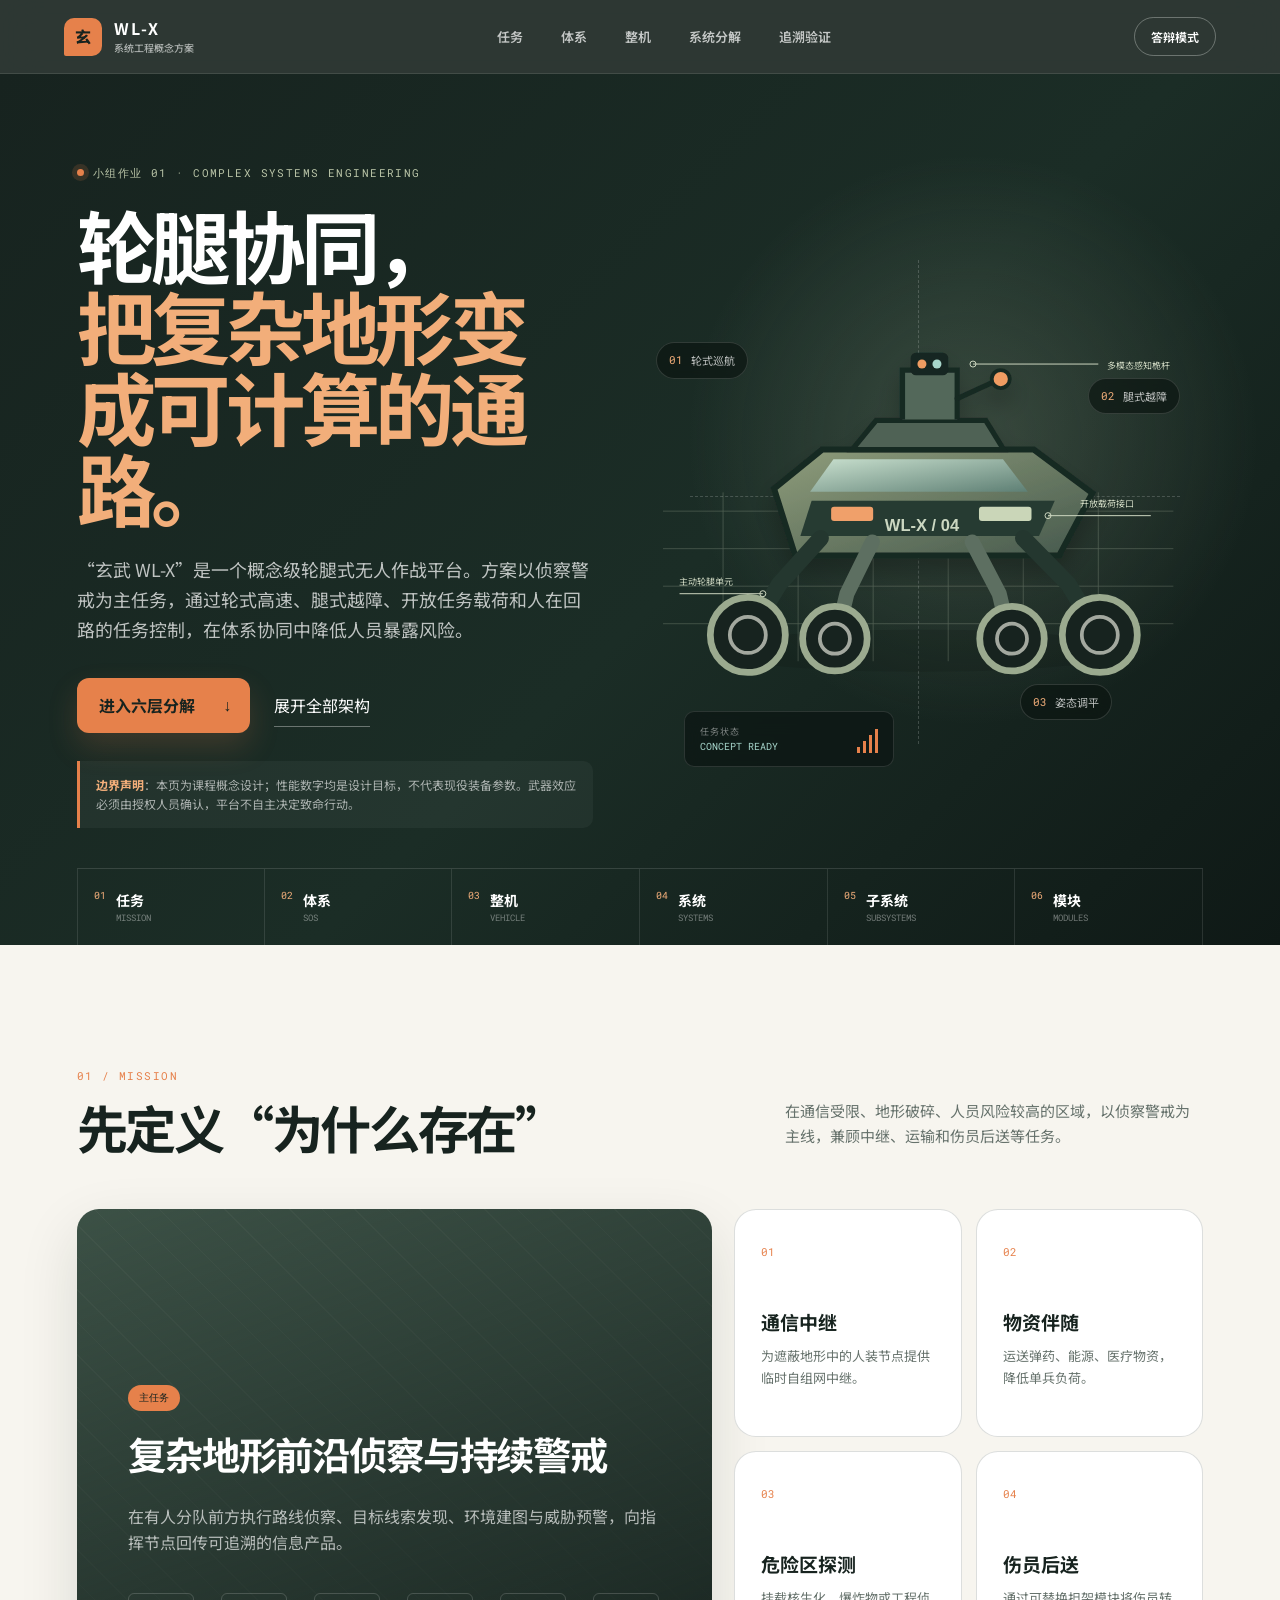
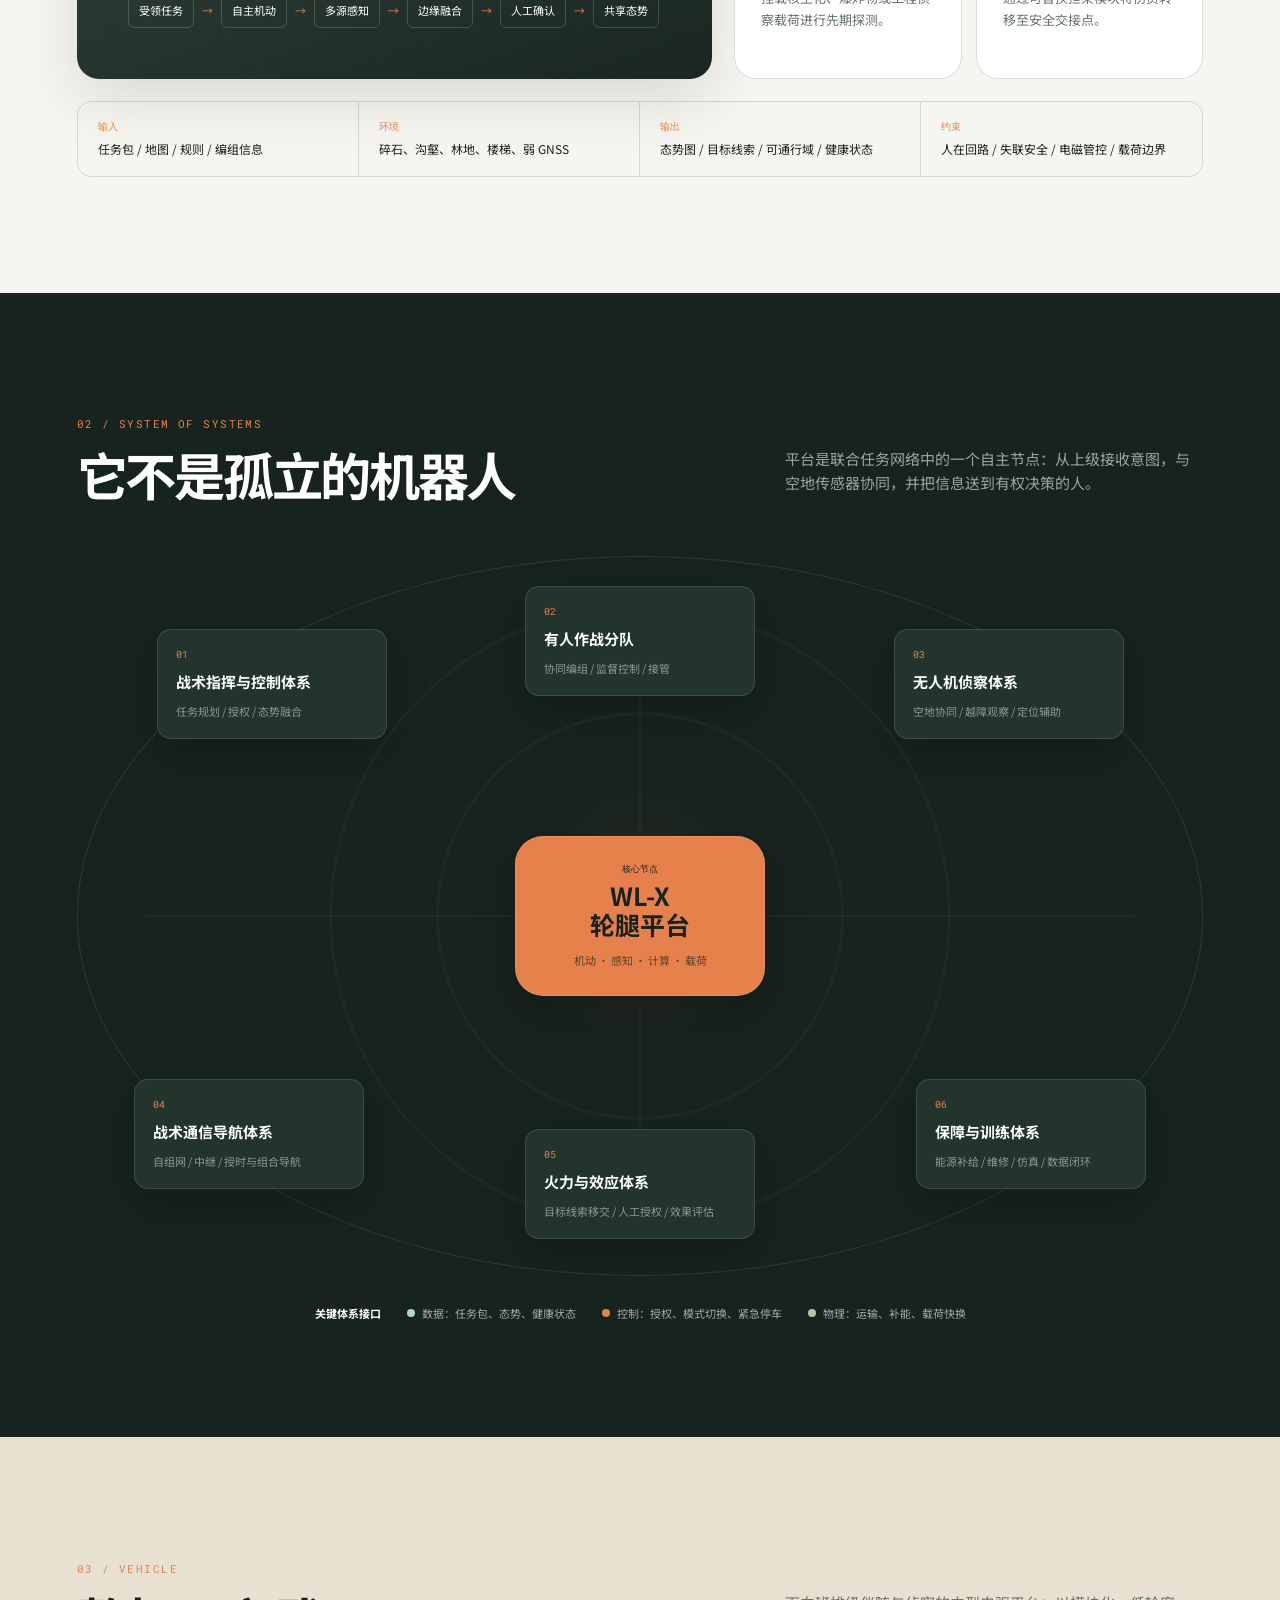
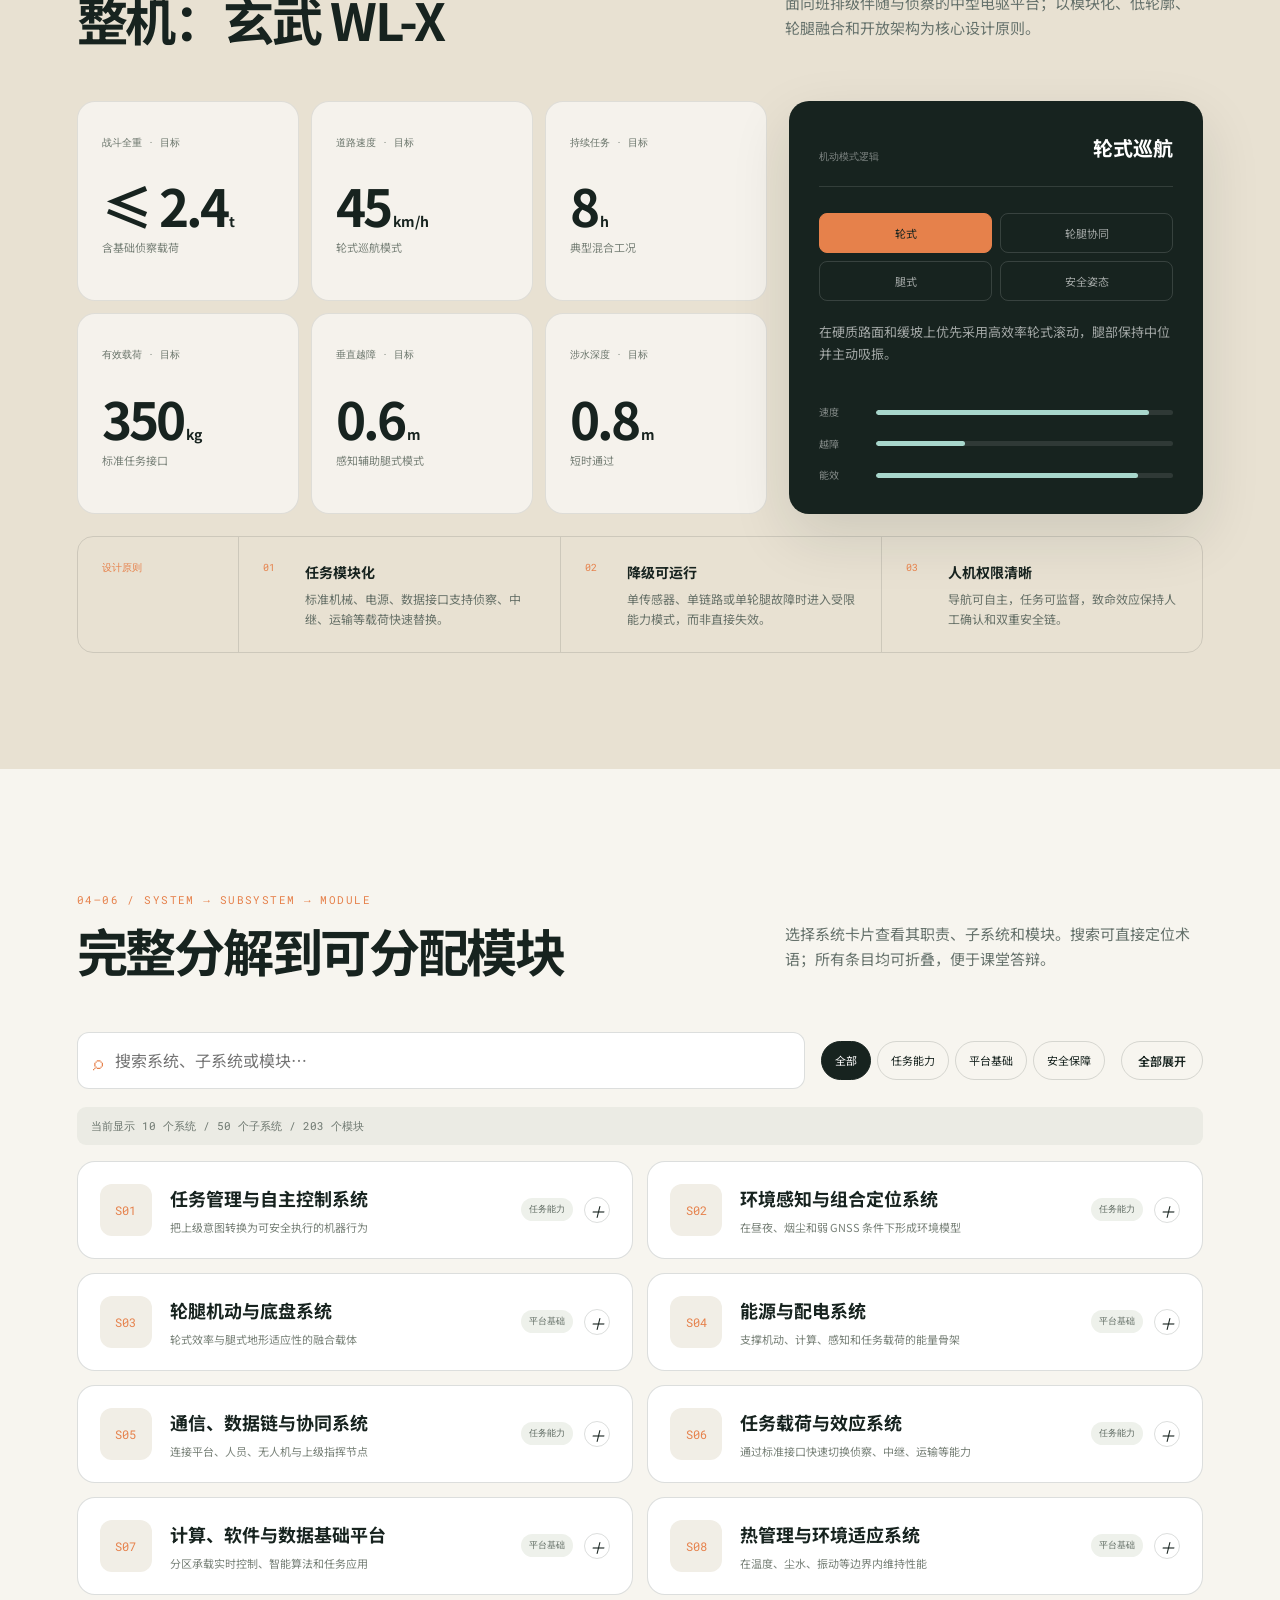
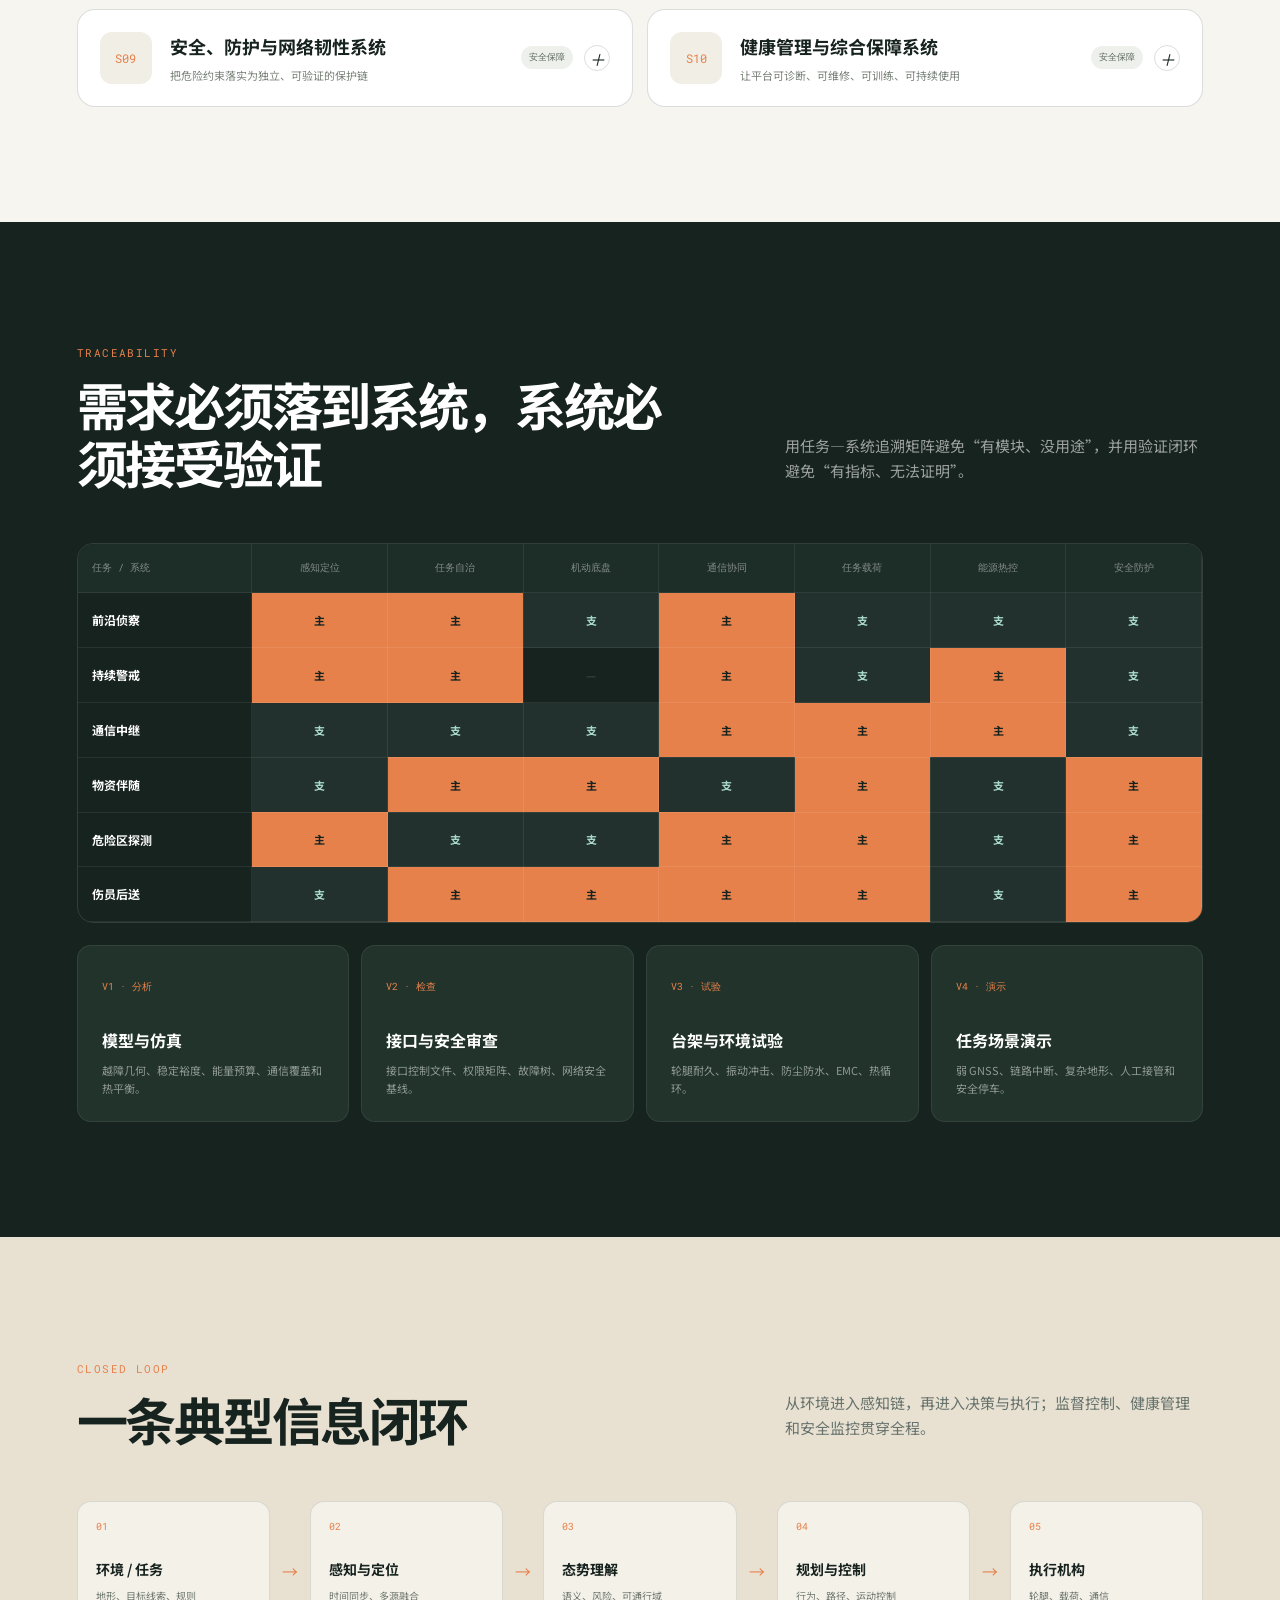
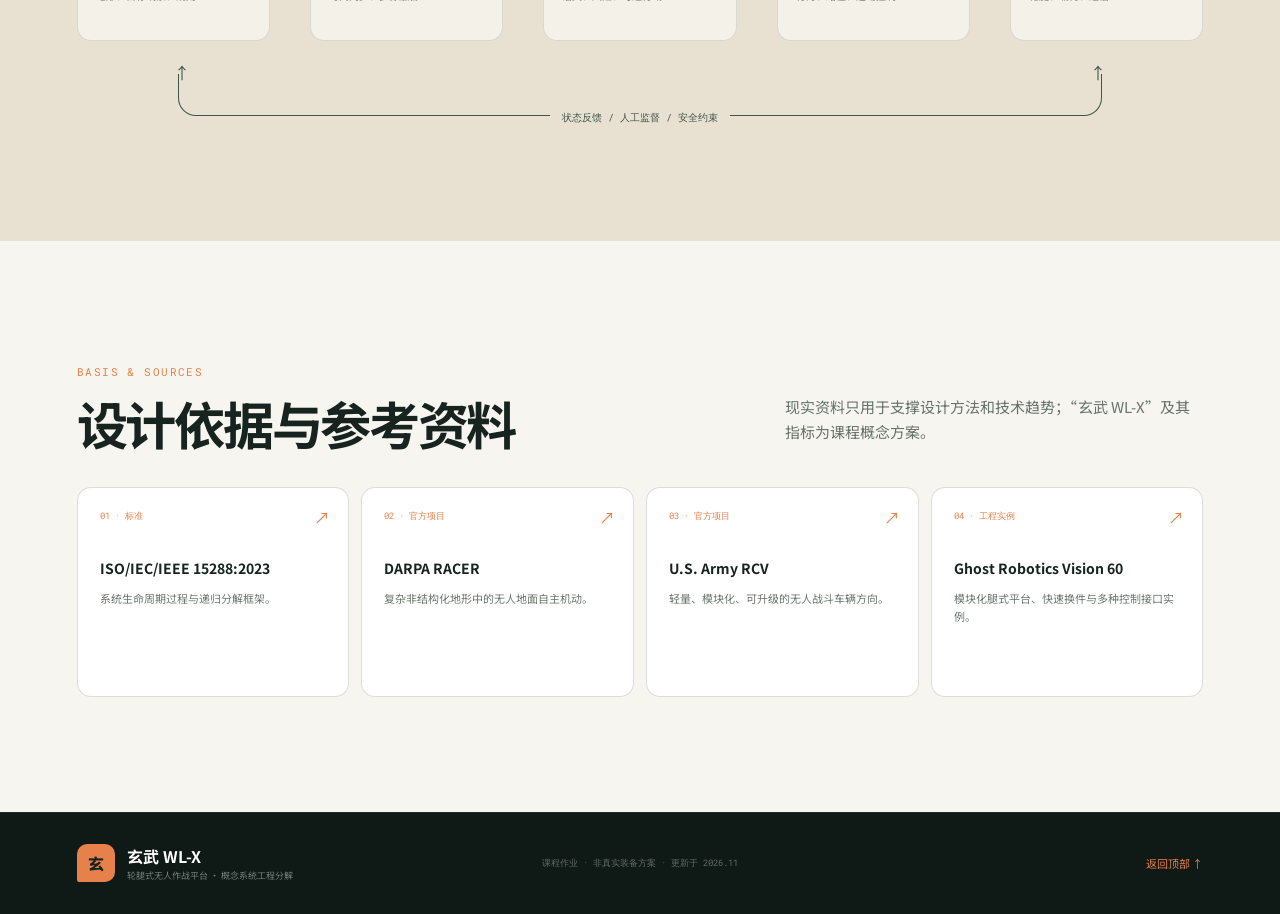
==== index.html @ b2a09554 "Add files via upload" ====
<!doctype html>
<html lang="zh-CN">
<head>
  <meta charset="utf-8">
  <meta name="viewport" content="width=device-width, initial-scale=1">
  <meta name="description" content="轮腿式无人作战平台概念级系统工程分解：任务—体系—整机—系统—子系统—模块。">
  <meta name="theme-color" content="#17231f">
  <title>玄武 WL-X｜轮腿式无人作战平台系统工程分解</title>
  <link rel="icon" href="assets/favicon.svg" type="image/svg+xml">
  <link rel="stylesheet" href="styles.css">
  <script src="script.js" defer></script>
</head>
<body>
  <a class="skip-link" href="#main">跳到正文</a>
  <header class="topbar" id="topbar">
    <a class="brand" href="#top" aria-label="返回首页">
      <span class="brand-mark">玄</span>
      <span><b>WL-X</b><small>系统工程概念方案</small></span>
    </a>
    <nav class="nav" aria-label="主导航">
      <a href="#mission">任务</a>
      <a href="#sos">体系</a>
      <a href="#vehicle">整机</a>
      <a href="#decomposition">系统分解</a>
      <a href="#traceability">追溯验证</a>
    </nav>
    <button class="outline-button" id="presentationButton" type="button" aria-pressed="false">答辩模式</button>
  </header>

  <main id="main">
    <section class="hero" id="top" aria-labelledby="hero-title">
      <div class="hero-grid">
        <div class="hero-copy reveal">
          <div class="eyebrow"><span class="live-dot"></span> 小组作业 01 · Complex Systems Engineering</div>
          <h1 id="hero-title">轮腿协同，<br><em>把复杂地形变成可计算的通路。</em></h1>
          <p class="lead">“玄武 WL-X”是一个概念级轮腿式无人作战平台。方案以侦察警戒为主任务，通过轮式高速、腿式越障、开放任务载荷和人在回路的任务控制，在体系协同中降低人员暴露风险。</p>
          <div class="hero-actions">
            <a class="primary-button" href="#decomposition">进入六层分解 <span>↓</span></a>
            <button class="text-button" id="expandAllTop" type="button">展开全部架构</button>
          </div>
          <div class="assumption-note"><b>边界声明</b>：本页为课程概念设计；性能数字均是设计目标，不代表现役装备参数。武器效应必须由授权人员确认，平台不自主决定致命行动。</div>
        </div>

        <div class="hero-visual reveal" aria-label="轮腿式无人平台概念图">
          <div class="coordinate coordinate-x"></div>
          <div class="coordinate coordinate-y"></div>
          <svg class="vehicle-illustration" viewBox="0 0 760 560" role="img" aria-labelledby="svgTitle svgDesc">
            <title id="svgTitle">玄武 WL-X 轮腿式无人平台概念外形</title>
            <desc id="svgDesc">四条可伸缩轮腿支撑低矮车体，顶部搭载桅杆感知组件和任务载荷。</desc>
            <defs>
              <linearGradient id="bodyG" x1="0" y1="0" x2="1" y2="1"><stop stop-color="#8f9d7b"/><stop offset="1" stop-color="#46594d"/></linearGradient>
              <linearGradient id="glassG" x1="0" y1="0" x2="1" y2="1"><stop stop-color="#cfe7d7"/><stop offset="1" stop-color="#5e8177"/></linearGradient>
              <filter id="shadow" x="-30%" y="-30%" width="160%" height="160%"><feDropShadow dx="0" dy="18" stdDeviation="15" flood-opacity=".26"/></filter>
            </defs>
            <ellipse cx="383" cy="486" rx="278" ry="28" fill="#0e1815" opacity=".22"/>
            <g opacity=".28" stroke="#d1dac1" stroke-width="1">
              <path d="M40 450H720M40 400H720M40 350H720M40 300H720"/>
              <path d="M120 275V500M220 275V500M320 275V500M420 275V500M520 275V500M620 275V500"/>
            </g>
            <g filter="url(#shadow)">
              <path d="M188 270L252 218H534L612 276L568 359H216Z" fill="url(#bodyG)" stroke="#182923" stroke-width="8"/>
              <path d="M267 231H493L526 274H236Z" fill="url(#glassG)" opacity=".9"/>
              <path d="M238 286H562L541 333H223Z" fill="#263b33"/>
              <path d="M292 218L324 179H470L494 218Z" fill="#4f6255" stroke="#182923" stroke-width="7"/>
              <path d="M359 178V112H432V178" fill="#52685a" stroke="#182923" stroke-width="7"/>
              <rect x="370" y="89" width="50" height="30" rx="7" fill="#162520"/>
              <circle cx="385" cy="104" r="6" fill="#ef9c62"/><circle cx="405" cy="104" r="6" fill="#a8d7cc"/>
              <path d="M432 150L482 127" stroke="#182923" stroke-width="7" stroke-linecap="round"/>
              <circle cx="490" cy="124" r="12" fill="#ef9c62" stroke="#182923" stroke-width="5"/>
              <rect x="264" y="294" width="56" height="19" rx="4" fill="#f0a06b"/>
              <rect x="461" y="294" width="70" height="19" rx="4" fill="#cad6b8"/>
              <text x="385" y="326" text-anchor="middle" fill="#cbd7c1" font-size="22" font-family="Arial, sans-serif" font-weight="700">WL-X / 04</text>
            </g>
            <g class="leg leg-a" fill="none" stroke="#24372f" stroke-width="22" stroke-linecap="round" stroke-linejoin="round">
              <path d="M250 336L195 397L160 455"/><path d="M520 336L580 397L615 455"/>
            </g>
            <g class="leg leg-b" fill="none" stroke="#5d6f61" stroke-width="20" stroke-linecap="round" stroke-linejoin="round">
              <path d="M319 341L285 410L272 464"/><path d="M452 341L488 410L501 464"/>
            </g>
            <g fill="#17231f" stroke="#9baa8f" stroke-width="9">
              <circle cx="153" cy="465" r="50"/><circle cx="269" cy="470" r="43"/><circle cx="505" cy="470" r="43"/><circle cx="622" cy="465" r="50"/>
            </g>
            <g fill="none" stroke="#e6e8dc" stroke-width="5" opacity=".68">
              <circle cx="153" cy="465" r="24"/><circle cx="269" cy="470" r="20"/><circle cx="505" cy="470" r="20"/><circle cx="622" cy="465" r="24"/>
            </g>
            <g class="callout"><path d="M453 104H620"/><circle cx="453" cy="104" r="4"/><text x="631" y="110">多模态感知桅杆</text></g>
            <g class="callout"><path d="M553 306H690"/><circle cx="553" cy="306" r="4"/><text x="595" y="295">开放载荷接口</text></g>
            <g class="callout"><path d="M173 410H62"/><circle cx="173" cy="410" r="4"/><text x="61" y="398" text-anchor="start">主动轮腿单元</text></g>
          </svg>
          <div class="visual-badge badge-a"><span>01</span>轮式巡航</div>
          <div class="visual-badge badge-b"><span>02</span>腿式越障</div>
          <div class="visual-badge badge-c"><span>03</span>姿态调平</div>
          <div class="status-panel">
            <div><span>任务状态</span><b>CONCEPT READY</b></div>
            <div class="signal-bars" aria-label="四格信号"><i></i><i></i><i></i><i></i></div>
          </div>
        </div>
      </div>

      <div class="layer-rail reveal" aria-label="六层系统分解路径">
        <a href="#mission"><span>01</span><b>任务</b><small>Mission</small></a>
        <a href="#sos"><span>02</span><b>体系</b><small>SoS</small></a>
        <a href="#vehicle"><span>03</span><b>整机</b><small>Vehicle</small></a>
        <a href="#decomposition"><span>04</span><b>系统</b><small>Systems</small></a>
        <a href="#decomposition"><span>05</span><b>子系统</b><small>Subsystems</small></a>
        <a href="#decomposition"><span>06</span><b>模块</b><small>Modules</small></a>
      </div>
    </section>

    <section class="section section-light" id="mission">
      <div class="section-heading reveal">
        <div><span class="section-index">01 / MISSION</span><h2>先定义“为什么存在”</h2></div>
        <p>在通信受限、地形破碎、人员风险较高的区域，以侦察警戒为主线，兼顾中继、运输和伤员后送等任务。</p>
      </div>
      <div class="mission-layout">
        <article class="mission-primary reveal">
          <span class="tag">主任务</span>
          <h3>复杂地形前沿侦察与持续警戒</h3>
          <p>在有人分队前方执行路线侦察、目标线索发现、环境建图与威胁预警，向指挥节点回传可追溯的信息产品。</p>
          <div class="mission-flow" aria-label="侦察任务流程">
            <span>受领任务</span><i>→</i><span>自主机动</span><i>→</i><span>多源感知</span><i>→</i><span>边缘融合</span><i>→</i><span>人工确认</span><i>→</i><span>共享态势</span>
          </div>
        </article>
        <div class="mission-cards reveal">
          <article><span>01</span><h3>通信中继</h3><p>为遮蔽地形中的人装节点提供临时自组网中继。</p></article>
          <article><span>02</span><h3>物资伴随</h3><p>运送弹药、能源、医疗物资，降低单兵负荷。</p></article>
          <article><span>03</span><h3>危险区探测</h3><p>挂载核生化、爆炸物或工程侦察载荷进行先期探测。</p></article>
          <article><span>04</span><h3>伤员后送</h3><p>通过可替换担架模块将伤员转移至安全交接点。</p></article>
        </div>
      </div>
      <div class="scenario-strip reveal">
        <div><b>输入</b><span>任务包 / 地图 / 规则 / 编组信息</span></div>
        <div><b>环境</b><span>碎石、沟壑、林地、楼梯、弱 GNSS</span></div>
        <div><b>输出</b><span>态势图 / 目标线索 / 可通行域 / 健康状态</span></div>
        <div><b>约束</b><span>人在回路 / 失联安全 / 电磁管控 / 载荷边界</span></div>
      </div>
    </section>

    <section class="section section-dark" id="sos">
      <div class="section-heading reveal">
        <div><span class="section-index">02 / SYSTEM OF SYSTEMS</span><h2>它不是孤立的机器人</h2></div>
        <p>平台是联合任务网络中的一个自主节点：从上级接收意图，与空地传感器协同，并把信息送到有权决策的人。</p>
      </div>
      <div class="sos-board reveal">
        <div class="orbit orbit-1"></div><div class="orbit orbit-2"></div>
        <article class="sos-node node-center"><span>核心节点</span><b>WL-X<br>轮腿平台</b><small>机动 · 感知 · 计算 · 载荷</small></article>
        <article class="sos-node node-1"><i>01</i><b>战术指挥与控制体系</b><small>任务规划 / 授权 / 态势融合</small></article>
        <article class="sos-node node-2"><i>02</i><b>有人作战分队</b><small>协同编组 / 监督控制 / 接管</small></article>
        <article class="sos-node node-3"><i>03</i><b>无人机侦察体系</b><small>空地协同 / 越障观察 / 定位辅助</small></article>
        <article class="sos-node node-4"><i>04</i><b>战术通信导航体系</b><small>自组网 / 中继 / 授时与组合导航</small></article>
        <article class="sos-node node-5"><i>05</i><b>火力与效应体系</b><small>目标线索移交 / 人工授权 / 效果评估</small></article>
        <article class="sos-node node-6"><i>06</i><b>保障与训练体系</b><small>能源补给 / 维修 / 仿真 / 数据闭环</small></article>
      </div>
      <div class="sos-legend reveal"><b>关键体系接口</b><span><i class="dot data"></i>数据：任务包、态势、健康状态</span><span><i class="dot control"></i>控制：授权、模式切换、紧急停车</span><span><i class="dot physical"></i>物理：运输、补能、载荷快换</span></div>
    </section>

    <section class="section section-sand" id="vehicle">
      <div class="section-heading reveal">
        <div><span class="section-index">03 / VEHICLE</span><h2>整机：玄武 WL-X</h2></div>
        <p>面向班排级伴随与侦察的中型电驱平台；以模块化、低轮廓、轮腿融合和开放架构为核心设计原则。</p>
      </div>
      <div class="vehicle-spec-layout">
        <div class="spec-grid reveal">
          <article><span>战斗全重 · 目标</span><b>≤ 2.4<small> t</small></b><p>含基础侦察载荷</p></article>
          <article><span>道路速度 · 目标</span><b>45<small> km/h</small></b><p>轮式巡航模式</p></article>
          <article><span>持续任务 · 目标</span><b>8<small> h</small></b><p>典型混合工况</p></article>
          <article><span>有效载荷 · 目标</span><b>350<small> kg</small></b><p>标准任务接口</p></article>
          <article><span>垂直越障 · 目标</span><b>0.6<small> m</small></b><p>感知辅助腿式模式</p></article>
          <article><span>涉水深度 · 目标</span><b>0.8<small> m</small></b><p>短时通过</p></article>
        </div>
        <article class="mode-controller reveal">
          <div class="mode-head"><span>机动模式逻辑</span><b id="modeTitle">轮式巡航</b></div>
          <div class="mode-track" role="tablist" aria-label="机动模式">
            <button class="active" type="button" role="tab" aria-selected="true" data-mode="wheel">轮式</button>
            <button type="button" role="tab" aria-selected="false" data-mode="hybrid">轮腿协同</button>
            <button type="button" role="tab" aria-selected="false" data-mode="leg">腿式</button>
            <button type="button" role="tab" aria-selected="false" data-mode="safe">安全姿态</button>
          </div>
          <p id="modeDescription">在硬质路面和缓坡上优先采用高效率轮式滚动，腿部保持中位并主动吸振。</p>
          <div class="mode-bars"><div><span>速度</span><i><b id="barSpeed" style="width:92%"></b></i></div><div><span>越障</span><i><b id="barObstacle" style="width:30%"></b></i></div><div><span>能效</span><i><b id="barEfficiency" style="width:88%"></b></i></div></div>
        </article>
      </div>
      <div class="design-principles reveal">
        <span>设计原则</span>
        <article><b>01</b><p><strong>任务模块化</strong>标准机械、电源、数据接口支持侦察、中继、运输等载荷快速替换。</p></article>
        <article><b>02</b><p><strong>降级可运行</strong>单传感器、单链路或单轮腿故障时进入受限能力模式，而非直接失效。</p></article>
        <article><b>03</b><p><strong>人机权限清晰</strong>导航可自主，任务可监督，致命效应保持人工确认和双重安全链。</p></article>
      </div>
    </section>

    <section class="section section-light" id="decomposition">
      <div class="section-heading reveal">
        <div><span class="section-index">04–06 / SYSTEM → SUBSYSTEM → MODULE</span><h2>完整分解到可分配模块</h2></div>
        <p>选择系统卡片查看其职责、子系统和模块。搜索可直接定位术语；所有条目均可折叠，便于课堂答辩。</p>
      </div>
      <div class="architecture-toolbar reveal">
        <label class="search-box"><span aria-hidden="true">⌕</span><input id="architectureSearch" type="search" placeholder="搜索系统、子系统或模块…" autocomplete="off"></label>
        <div class="filter-pills" role="group" aria-label="系统类别筛选">
          <button type="button" class="active" data-filter="all">全部</button>
          <button type="button" data-filter="mission">任务能力</button>
          <button type="button" data-filter="platform">平台基础</button>
          <button type="button" data-filter="assurance">安全保障</button>
        </div>
        <button class="outline-button dark-outline" id="expandAll" type="button">全部展开</button>
      </div>
      <div class="architecture-summary reveal" id="architectureSummary" aria-live="polite"></div>
      <div class="architecture-grid" id="architectureGrid"></div>
      <div class="no-results" id="noResults" hidden>没有匹配项，请尝试“导航”“热管理”或“急停”。</div>
    </section>

    <section class="section section-dark" id="traceability">
      <div class="section-heading reveal">
        <div><span class="section-index">TRACEABILITY</span><h2>需求必须落到系统，系统必须接受验证</h2></div>
        <p>用任务—系统追溯矩阵避免“有模块、没用途”，并用验证闭环避免“有指标、无法证明”。</p>
      </div>
      <div class="matrix-wrap reveal" tabindex="0" aria-label="任务到系统追溯矩阵，可横向滚动">
        <table id="traceabilityMatrix">
          <thead><tr><th>任务 / 系统</th><th>感知定位</th><th>任务自治</th><th>机动底盘</th><th>通信协同</th><th>任务载荷</th><th>能源热控</th><th>安全防护</th></tr></thead>
          <tbody>
            <tr><th>前沿侦察</th><td class="primary">主</td><td class="primary">主</td><td class="support">支</td><td class="primary">主</td><td class="support">支</td><td class="support">支</td><td class="support">支</td></tr>
            <tr><th>持续警戒</th><td class="primary">主</td><td class="primary">主</td><td>—</td><td class="primary">主</td><td class="support">支</td><td class="primary">主</td><td class="support">支</td></tr>
            <tr><th>通信中继</th><td class="support">支</td><td class="support">支</td><td class="support">支</td><td class="primary">主</td><td class="primary">主</td><td class="primary">主</td><td class="support">支</td></tr>
            <tr><th>物资伴随</th><td class="support">支</td><td class="primary">主</td><td class="primary">主</td><td class="support">支</td><td class="primary">主</td><td class="support">支</td><td class="primary">主</td></tr>
            <tr><th>危险区探测</th><td class="primary">主</td><td class="support">支</td><td class="support">支</td><td class="primary">主</td><td class="primary">主</td><td class="support">支</td><td class="primary">主</td></tr>
            <tr><th>伤员后送</th><td class="support">支</td><td class="primary">主</td><td class="primary">主</td><td class="primary">主</td><td class="primary">主</td><td class="support">支</td><td class="primary">主</td></tr>
          </tbody>
        </table>
      </div>
      <div class="verification-grid reveal">
        <article><span>V1 · 分析</span><h3>模型与仿真</h3><p>越障几何、稳定裕度、能量预算、通信覆盖和热平衡。</p></article>
        <article><span>V2 · 检查</span><h3>接口与安全审查</h3><p>接口控制文件、权限矩阵、故障树、网络安全基线。</p></article>
        <article><span>V3 · 试验</span><h3>台架与环境试验</h3><p>轮腿耐久、振动冲击、防尘防水、EMC、热循环。</p></article>
        <article><span>V4 · 演示</span><h3>任务场景演示</h3><p>弱 GNSS、链路中断、复杂地形、人工接管和安全停车。</p></article>
      </div>
    </section>

    <section class="section section-sand" id="interfaces">
      <div class="section-heading reveal">
        <div><span class="section-index">CLOSED LOOP</span><h2>一条典型信息闭环</h2></div>
        <p>从环境进入感知链，再进入决策与执行；监督控制、健康管理和安全监控贯穿全程。</p>
      </div>
      <div class="loop-diagram reveal">
        <article><span>01</span><b>环境 / 任务</b><small>地形、目标线索、规则</small></article><i>→</i>
        <article><span>02</span><b>感知与定位</b><small>时间同步、多源融合</small></article><i>→</i>
        <article><span>03</span><b>态势理解</b><small>语义、风险、可通行域</small></article><i>→</i>
        <article><span>04</span><b>规划与控制</b><small>行为、路径、运动控制</small></article><i>→</i>
        <article><span>05</span><b>执行机构</b><small>轮腿、载荷、通信</small></article>
        <div class="feedback-line"><span>状态反馈 / 人工监督 / 安全约束</span></div>
      </div>
    </section>

    <section class="section section-light" id="sources">
      <div class="section-heading compact reveal">
        <div><span class="section-index">BASIS & SOURCES</span><h2>设计依据与参考资料</h2></div>
        <p>现实资料只用于支撑设计方法和技术趋势；“玄武 WL-X”及其指标为课程概念方案。</p>
      </div>
      <div class="sources-grid reveal">
        <a href="https://www.iso.org/standard/81702.html" target="_blank" rel="noreferrer"><span>01 · 标准</span><b>ISO/IEC/IEEE 15288:2023</b><p>系统生命周期过程与递归分解框架。</p><i>↗</i></a>
        <a href="https://www.darpa.mil/research/programs/robotic-autonomy-in-complex-environments-with-resiliency" target="_blank" rel="noreferrer"><span>02 · 官方项目</span><b>DARPA RACER</b><p>复杂非结构化地形中的无人地面自主机动。</p><i>↗</i></a>
        <a href="https://www.army.mil/article/270093" target="_blank" rel="noreferrer"><span>03 · 官方项目</span><b>U.S. Army RCV</b><p>轻量、模块化、可升级的无人战斗车辆方向。</p><i>↗</i></a>
        <a href="https://www.ghostrobotics.io/vision-60" target="_blank" rel="noreferrer"><span>04 · 工程实例</span><b>Ghost Robotics Vision 60</b><p>模块化腿式平台、快速换件与多种控制接口实例。</p><i>↗</i></a>
      </div>
    </section>
  </main>

  <footer>
    <div><span class="brand-mark">玄</span><p><b>玄武 WL-X</b><small>轮腿式无人作战平台 · 概念系统工程分解</small></p></div>
    <p class="footer-note">课程作业 · 非真实装备方案 · 更新于 2026.11</p>
    <a href="#top">返回顶部 ↑</a>
  </footer>

  <div class="presentation-hint" id="presentationHint" role="status" aria-live="polite"></div>
</body>
</html>
---- styles.css ----
@import url('https://fonts.googleapis.com/css2?family=Noto+Sans+SC:wght@400;500;600;700;800&family=Roboto+Mono:wght@500;600&display=swap');

:root {
  --ink: #17231f;
  --ink-2: #24342d;
  --forest: #40564a;
  --sage: #84947d;
  --moss: #b8c3a6;
  --sand: #e8e1d2;
  --paper: #f7f5ef;
  --white: #ffffff;
  --orange: #e6814b;
  --orange-light: #f2ae7a;
  --mint: #a8d7cc;
  --line: rgba(23, 35, 31, .15);
  --shadow: 0 22px 60px rgba(18, 31, 26, .12);
  --radius: 22px;
  --mono: "Roboto Mono", ui-monospace, SFMono-Regular, Consolas, monospace;
  --sans: "Noto Sans SC", "Microsoft YaHei", system-ui, sans-serif;
}

* { box-sizing: border-box; }
html { scroll-behavior: smooth; scroll-padding-top: 86px; }
body { margin: 0; overflow-x: hidden; color: var(--ink); background: var(--paper); font-family: var(--sans); line-height: 1.65; }
body.presentation { font-size: 18px; }
a { color: inherit; text-decoration: none; }
button, input { font: inherit; }
button { color: inherit; }
svg, img { max-width: 100%; }
::selection { background: var(--orange); color: var(--white); }

.skip-link { position: fixed; left: 16px; top: -80px; z-index: 999; padding: 12px 18px; background: var(--white); border-radius: 10px; transition: top .2s; }
.skip-link:focus { top: 16px; }
.topbar { position: sticky; top: 0; z-index: 50; min-height: 74px; display: flex; align-items: center; justify-content: space-between; padding: 0 clamp(20px, 5vw, 78px); color: var(--white); background: rgba(23, 35, 31, .9); border-bottom: 1px solid rgba(255,255,255,.1); backdrop-filter: blur(18px); }
.brand { display: flex; align-items: center; gap: 12px; }
.brand-mark { display: grid; place-items: center; width: 38px; height: 38px; color: var(--ink); background: var(--orange); border-radius: 10px 10px 10px 2px; font-weight: 800; }
.brand b, .brand small { display: block; line-height: 1.2; }
.brand b { letter-spacing: .12em; }
.brand small { margin-top: 3px; color: rgba(255,255,255,.62); font-size: 10px; font-weight: 500; }
.nav { display: flex; gap: clamp(18px, 3vw, 38px); font-size: 13px; font-weight: 600; }
.nav a { position: relative; color: rgba(255,255,255,.72); transition: color .2s; }
.nav a::after { content: ""; position: absolute; left: 0; right: 100%; bottom: -9px; height: 2px; background: var(--orange); transition: right .2s; }
.nav a:hover, .nav a.active { color: var(--white); }
.nav a:hover::after, .nav a.active::after { right: 0; }
.outline-button { padding: 9px 16px; border: 1px solid rgba(255,255,255,.3); border-radius: 999px; background: transparent; cursor: pointer; font-size: 12px; font-weight: 600; transition: .2s; }
.outline-button:hover, .outline-button[aria-pressed="true"] { color: var(--ink); background: var(--orange); border-color: var(--orange); }

.hero { min-height: calc(100vh - 74px); overflow: hidden; padding: clamp(62px, 7vw, 100px) clamp(24px, 6vw, 90px) 0; color: var(--white); background: radial-gradient(circle at 76% 42%, rgba(132,148,125,.3), transparent 26%), linear-gradient(135deg, #17231f 0%, #1b2d26 55%, #0f1916 100%); }
.hero-grid { max-width: 1500px; margin: 0 auto; display: grid; grid-template-columns: minmax(420px, .95fr) minmax(520px, 1.05fr); align-items: center; gap: 40px; }
.eyebrow, .section-index { font-family: var(--mono); font-size: 11px; letter-spacing: .13em; text-transform: uppercase; }
.eyebrow { display: flex; align-items: center; gap: 9px; color: var(--moss); }
.live-dot { width: 7px; height: 7px; background: var(--orange); border-radius: 50%; box-shadow: 0 0 0 5px rgba(230,129,75,.15); }
h1 { max-width: 760px; margin: 22px 0 28px; font-size: clamp(48px, 6.2vw, 92px); line-height: 1.02; letter-spacing: -.055em; }
h1 em { color: var(--orange-light); font-style: normal; }
.lead { max-width: 680px; margin: 0; color: rgba(255,255,255,.72); font-size: clamp(16px, 1.4vw, 20px); }
.hero-actions { display: flex; align-items: center; gap: 24px; margin: 34px 0 28px; }
.primary-button { display: inline-flex; align-items: center; gap: 28px; padding: 14px 18px 14px 22px; color: var(--ink); background: var(--orange); border-radius: 12px; font-weight: 700; box-shadow: 0 14px 30px rgba(230,129,75,.18); transition: transform .2s, background .2s; }
.primary-button:hover { transform: translateY(-2px); background: var(--orange-light); }
.primary-button span { font-family: var(--mono); }
.text-button { padding: 8px 0; color: var(--white); background: none; border: 0; border-bottom: 1px solid rgba(255,255,255,.35); cursor: pointer; }
.assumption-note { max-width: 680px; padding: 14px 16px; color: rgba(255,255,255,.62); background: rgba(255,255,255,.045); border-left: 3px solid var(--orange); border-radius: 0 10px 10px 0; font-size: 12px; }
.assumption-note b { color: var(--orange-light); }

.hero-visual { position: relative; min-height: 590px; display: grid; place-items: center; }
.vehicle-illustration { position: relative; z-index: 2; width: min(100%, 760px); }
.callout path, .callout circle { stroke: #cfd8c2; stroke-width: 1.3; fill: none; }
.callout text { fill: #cfd8c2; font: 12px var(--sans); }
.coordinate { position: absolute; opacity: .18; }
.coordinate-x { left: 10%; right: 4%; top: 50%; border-top: 1px dashed #fff; }
.coordinate-y { top: 10%; bottom: 8%; left: 50%; border-left: 1px dashed #fff; }
.visual-badge { position: absolute; z-index: 3; display: flex; align-items: center; gap: 8px; padding: 8px 12px; color: rgba(255,255,255,.72); background: rgba(12,22,18,.7); border: 1px solid rgba(255,255,255,.14); border-radius: 999px; backdrop-filter: blur(9px); font-size: 11px; }
.visual-badge span { color: var(--orange-light); font-family: var(--mono); }
.badge-a { left: 4%; top: 24%; }.badge-b { right: 4%; top: 30%; }.badge-c { right: 16%; bottom: 12%; }
.status-panel { position: absolute; z-index: 4; left: 9%; bottom: 4%; min-width: 210px; display: flex; align-items: end; justify-content: space-between; padding: 13px 15px; background: rgba(13,23,20,.8); border: 1px solid rgba(255,255,255,.12); border-radius: 10px; backdrop-filter: blur(12px); }
.status-panel span, .status-panel b { display: block; }
.status-panel span { color: rgba(255,255,255,.45); font-size: 9px; letter-spacing: .1em; }
.status-panel b { color: var(--mint); font: 10px var(--mono); }
.signal-bars { height: 24px; display: flex; align-items: end; gap: 3px; }
.signal-bars i { width: 3px; background: var(--orange); }.signal-bars i:nth-child(1){height:25%}.signal-bars i:nth-child(2){height:50%}.signal-bars i:nth-child(3){height:75%}.signal-bars i:nth-child(4){height:100%}
.layer-rail { max-width: 1500px; margin: 40px auto 0; display: grid; grid-template-columns: repeat(6, 1fr); border-top: 1px solid rgba(255,255,255,.13); }
.layer-rail a { position: relative; display: grid; grid-template-columns: auto 1fr; column-gap: 10px; padding: 20px 16px 22px; border-right: 1px solid rgba(255,255,255,.11); transition: background .2s; }
.layer-rail a:first-child { border-left: 1px solid rgba(255,255,255,.11); }
.layer-rail a:hover { background: rgba(255,255,255,.06); }
.layer-rail span { grid-row: 1 / 3; color: var(--orange-light); font: 10px var(--mono); }
.layer-rail b { font-size: 14px; }.layer-rail small { color: rgba(255,255,255,.4); font: 9px var(--mono); text-transform: uppercase; }

.section { padding: clamp(74px, 9vw, 128px) clamp(24px, 6vw, 90px); }
.section-light { background: var(--paper); }.section-sand { background: var(--sand); }.section-dark { color: var(--white); background: var(--ink); }
.section-heading { max-width: 1440px; margin: 0 auto 52px; display: grid; grid-template-columns: 1.2fr .8fr; gap: 80px; align-items: end; }
.section-heading.compact { margin-bottom: 34px; }
.section-index { color: var(--orange); }
.section-heading h2 { max-width: 780px; margin: 12px 0 0; font-size: clamp(34px, 4vw, 62px); line-height: 1.13; letter-spacing: -.045em; }
.section-heading > p { margin: 0 0 8px; color: #66726c; font-size: 15px; }
.section-dark .section-heading > p { color: rgba(255,255,255,.58); }

.mission-layout { max-width: 1440px; margin: 0 auto; display: grid; grid-template-columns: 1.15fr .85fr; gap: 22px; }
.mission-primary { min-height: 470px; display: flex; flex-direction: column; justify-content: end; padding: clamp(28px, 4vw, 58px); color: var(--white); background: linear-gradient(160deg, rgba(23,35,31,.1), rgba(23,35,31,.95)), repeating-linear-gradient(45deg, transparent 0 22px, rgba(255,255,255,.035) 22px 23px), var(--forest); border-radius: var(--radius); box-shadow: var(--shadow); }
.tag { align-self: flex-start; padding: 6px 11px; color: var(--ink); background: var(--orange); border-radius: 999px; font: 10px var(--mono); }
.mission-primary h3 { max-width: 650px; margin: 20px 0 10px; font-size: clamp(28px, 3vw, 46px); line-height: 1.18; letter-spacing: -.03em; }
.mission-primary > p { max-width: 670px; color: rgba(255,255,255,.67); }
.mission-flow { display: flex; flex-wrap: wrap; align-items: center; gap: 8px; margin-top: 22px; font-size: 11px; }
.mission-flow span { padding: 7px 10px; border: 1px solid rgba(255,255,255,.17); border-radius: 6px; }.mission-flow i { color: var(--orange); font-style: normal; }
.mission-cards { display: grid; grid-template-columns: 1fr 1fr; gap: 14px; }
.mission-cards article { min-height: 225px; padding: 26px; background: var(--white); border: 1px solid var(--line); border-radius: var(--radius); transition: transform .2s, box-shadow .2s; }
.mission-cards article:hover { transform: translateY(-4px); box-shadow: var(--shadow); }
.mission-cards span { color: var(--orange); font: 11px var(--mono); }.mission-cards h3 { margin: 44px 0 8px; font-size: 19px; }.mission-cards p { margin: 0; color: #66726c; font-size: 13px; }
.scenario-strip { max-width: 1440px; margin: 22px auto 0; display: grid; grid-template-columns: repeat(4,1fr); border: 1px solid var(--line); border-radius: 14px; overflow: hidden; }
.scenario-strip div { padding: 18px 20px; border-right: 1px solid var(--line); }.scenario-strip div:last-child { border: 0; }.scenario-strip b, .scenario-strip span { display: block; }.scenario-strip b { color: var(--orange); font: 10px var(--mono); }.scenario-strip span { margin-top: 5px; font-size: 12px; }

.sos-board { position: relative; max-width: 1240px; height: 720px; margin: 0 auto; border: 1px solid rgba(255,255,255,.1); border-radius: 50%; background: radial-gradient(circle at center, rgba(230,129,75,.12), transparent 20%), radial-gradient(circle at center, transparent 0 30%, rgba(255,255,255,.03) 30.2% 30.5%, transparent 30.7% 46%, rgba(255,255,255,.03) 46.2% 46.5%, transparent 46.7%); }
.sos-board::before, .sos-board::after { content:""; position:absolute; left:50%; top:50%; background:rgba(255,255,255,.06); transform:translate(-50%,-50%); }.sos-board::before{width:88%;height:1px}.sos-board::after{height:88%;width:1px}
.sos-node { position: absolute; z-index: 2; width: 230px; padding: 18px; background: #22342c; border: 1px solid rgba(255,255,255,.12); border-radius: 14px; box-shadow: 0 15px 40px rgba(0,0,0,.2); }
.sos-node i, .sos-node b, .sos-node small { display: block; }.sos-node i { margin-bottom: 9px; color: var(--orange); font: normal 10px var(--mono); }.sos-node b { font-size: 15px; }.sos-node small { margin-top: 7px; color: rgba(255,255,255,.48); font-size: 11px; }
.node-center { left: 50%; top: 50%; width: 250px; height: 160px; display: flex; flex-direction: column; align-items: center; justify-content: center; text-align: center; transform: translate(-50%,-50%); background: var(--orange); color: var(--ink); border-radius: 28px; }
.node-center span { font: 9px var(--mono); text-transform: uppercase; }.node-center b { margin: 5px 0; font-size: 25px; line-height: 1.15; }.node-center small { color: rgba(23,35,31,.65); }
.node-1{left:7%;top:10%}.node-2{left:50%;top:4%;transform:translateX(-50%)}.node-3{right:7%;top:10%}.node-4{left:5%;bottom:12%}.node-5{left:50%;bottom:5%;transform:translateX(-50%)}.node-6{right:5%;bottom:12%}
.sos-legend { max-width: 1050px; margin: 28px auto 0; display: flex; justify-content: center; gap: 26px; color: rgba(255,255,255,.6); font-size: 11px; }.sos-legend b { color: var(--white); }.sos-legend span { display:flex; align-items:center; gap:7px }.dot{width:8px;height:8px;border-radius:50%}.dot.data{background:var(--mint)}.dot.control{background:var(--orange)}.dot.physical{background:var(--moss)}

.vehicle-spec-layout { max-width: 1440px; margin: 0 auto; display: grid; grid-template-columns: 1.25fr .75fr; gap: 22px; }
.spec-grid { display: grid; grid-template-columns: repeat(3,1fr); gap: 12px; }
.spec-grid article { min-height: 190px; padding: 24px; background: rgba(255,255,255,.58); border: 1px solid rgba(23,35,31,.1); border-radius: 18px; }
.spec-grid span { font: 10px var(--mono); color: #687369; }.spec-grid b { display: block; margin: 28px 0 7px; font-size: clamp(34px, 4vw, 58px); line-height:1; letter-spacing:-.06em }.spec-grid b small { font-size: 14px; letter-spacing:0 }.spec-grid p { margin:0; color:#788178; font-size:11px }
.mode-controller { padding: 30px; color: var(--white); background: var(--ink); border-radius: 20px; box-shadow: var(--shadow); }
.mode-head { display:flex; align-items:flex-end; justify-content:space-between; padding-bottom:22px; border-bottom:1px solid rgba(255,255,255,.12) }.mode-head span{color:rgba(255,255,255,.45);font:10px var(--mono)}.mode-head b{font-size:20px}.mode-track{display:grid;grid-template-columns:1fr 1fr;margin:26px 0 20px;gap:8px}.mode-track button{padding:10px;border:1px solid rgba(255,255,255,.14);border-radius:8px;color:rgba(255,255,255,.6);background:transparent;cursor:pointer;font-size:11px}.mode-track button.active{color:var(--ink);background:var(--orange);border-color:var(--orange)}.mode-controller>p{min-height:68px;color:rgba(255,255,255,.6);font-size:13px}.mode-bars div{display:grid;grid-template-columns:45px 1fr;align-items:center;gap:12px;margin-top:15px}.mode-bars span{font-size:10px;color:rgba(255,255,255,.46)}.mode-bars i{height:5px;background:rgba(255,255,255,.1);border-radius:9px;overflow:hidden}.mode-bars b{display:block;height:100%;background:var(--mint);border-radius:9px;transition:width .4s}
.design-principles { max-width:1440px;margin:22px auto 0;display:grid;grid-template-columns:.5fr 1fr 1fr 1fr;border:1px solid rgba(23,35,31,.13);border-radius:16px;overflow:hidden}.design-principles>span{padding:24px;color:var(--orange);font:10px var(--mono)}.design-principles article{display:grid;grid-template-columns:30px 1fr;gap:12px;padding:24px;border-left:1px solid rgba(23,35,31,.13)}.design-principles article>b{color:var(--orange);font:10px var(--mono)}.design-principles p{margin:0;font-size:12px;color:#687269}.design-principles strong{display:block;color:var(--ink);font-size:14px;margin-bottom:5px}

.architecture-toolbar { max-width:1440px;margin:0 auto 18px;display:grid;grid-template-columns:minmax(280px,1fr) auto auto;align-items:center;gap:16px}.search-box{display:flex;align-items:center;gap:10px;padding:11px 15px;background:var(--white);border:1px solid var(--line);border-radius:12px}.search-box span{color:var(--orange);font-size:20px}.search-box input{width:100%;border:0;outline:0;background:transparent}.filter-pills{display:flex;gap:6px}.filter-pills button{padding:9px 13px;border:1px solid var(--line);border-radius:999px;background:transparent;cursor:pointer;font-size:11px}.filter-pills button.active{color:var(--white);background:var(--ink);border-color:var(--ink)}.dark-outline{border-color:var(--line);color:var(--ink)}.dark-outline:hover{color:var(--white);background:var(--forest);border-color:var(--forest)}
.architecture-summary { max-width:1440px;margin:0 auto 16px;padding:11px 14px;color:#6d776f;background:rgba(132,148,125,.1);border-radius:9px;font:11px var(--mono) }
.architecture-grid { max-width:1440px;margin:0 auto;display:grid;grid-template-columns:repeat(2,1fr);gap:14px }.system-card{overflow:hidden;background:var(--white);border:1px solid var(--line);border-radius:18px;transition:box-shadow .2s,transform .2s}.system-card:hover{box-shadow:0 14px 40px rgba(25,39,33,.09)}.system-card[open]{grid-column:span 2}.system-card summary{list-style:none;display:grid;grid-template-columns:54px 1fr auto;align-items:center;gap:16px;padding:22px;cursor:pointer}.system-card summary::-webkit-details-marker{display:none}.system-number{display:grid;place-items:center;width:52px;height:52px;color:var(--orange);background:#f1eee6;border-radius:12px;font:12px var(--mono)}.system-title b,.system-title span{display:block}.system-title b{font-size:18px}.system-title span{margin-top:4px;color:#788178;font-size:11px}.system-meta{display:flex;align-items:center;gap:11px}.system-meta span{padding:5px 8px;border-radius:999px;background:#eef1eb;color:#5c685f;font:9px var(--mono)}.chevron{width:26px;height:26px;display:grid;place-items:center;border:1px solid var(--line);border-radius:50%;transition:transform .2s}.system-card[open] .chevron{transform:rotate(45deg);background:var(--orange);border-color:var(--orange)}.system-content{padding:0 22px 22px}.system-purpose{margin:0 0 18px;padding:16px;color:#5f6c64;background:#f5f3ed;border-left:3px solid var(--orange);font-size:12px}.subsystem-grid{display:grid;grid-template-columns:repeat(3,1fr);gap:10px}.subsystem{padding:16px;background:#f7f6f2;border:1px solid rgba(23,35,31,.09);border-radius:12px}.subsystem h4{margin:0 0 10px;font-size:13px}.module-list{display:flex;flex-wrap:wrap;gap:6px}.module-list span{padding:5px 7px;color:#55625b;background:var(--white);border:1px solid rgba(23,35,31,.09);border-radius:5px;font-size:10px}.no-results{max-width:1440px;margin:20px auto;text-align:center;padding:60px;background:var(--white);border:1px dashed var(--line);border-radius:16px;color:#6c776f}

.matrix-wrap{max-width:1440px;margin:0 auto;overflow:auto;border:1px solid rgba(255,255,255,.12);border-radius:16px}.matrix-wrap table{width:100%;min-width:920px;border-collapse:collapse;text-align:center}.matrix-wrap th,.matrix-wrap td{padding:17px 14px;border-right:1px solid rgba(255,255,255,.08);border-bottom:1px solid rgba(255,255,255,.08);font-size:11px}.matrix-wrap thead th{color:rgba(255,255,255,.45);background:#1d2d27;font:10px var(--mono)}.matrix-wrap th:first-child{text-align:left}.matrix-wrap tbody th{color:var(--white);font-size:12px}.matrix-wrap td{color:rgba(255,255,255,.24)}.matrix-wrap td.primary{color:var(--ink);background:var(--orange);font-weight:700}.matrix-wrap td.support{color:var(--mint);background:rgba(168,215,204,.08);font-weight:700}.verification-grid{max-width:1440px;margin:22px auto 0;display:grid;grid-template-columns:repeat(4,1fr);gap:12px}.verification-grid article{padding:24px;background:#21332b;border:1px solid rgba(255,255,255,.08);border-radius:14px}.verification-grid span{color:var(--orange);font:10px var(--mono)}.verification-grid h3{margin:30px 0 8px;font-size:16px}.verification-grid p{margin:0;color:rgba(255,255,255,.5);font-size:11px}

.loop-diagram { position:relative;max-width:1440px;margin:0 auto;display:grid;grid-template-columns:1fr auto 1fr auto 1fr auto 1fr auto 1fr;align-items:center;gap:12px;padding-bottom:85px}.loop-diagram article{min-height:140px;padding:18px;background:rgba(255,255,255,.52);border:1px solid rgba(23,35,31,.12);border-radius:14px}.loop-diagram article span,.loop-diagram article b,.loop-diagram article small{display:block}.loop-diagram article span{color:var(--orange);font:10px var(--mono)}.loop-diagram article b{margin:25px 0 7px;font-size:14px}.loop-diagram article small{color:#6f786f;font-size:10px}.loop-diagram>i{color:var(--orange);font-style:normal}.feedback-line{position:absolute;left:9%;right:9%;bottom:10px;height:42px;border:1px solid var(--forest);border-top:0;border-radius:0 0 18px 18px;text-align:center}.feedback-line::before,.feedback-line::after{content:"↑";position:absolute;top:-15px;color:var(--forest)}.feedback-line::before{left:-5px}.feedback-line::after{right:-5px}.feedback-line span{position:relative;top:27px;padding:0 12px;background:var(--sand);color:var(--forest);font:10px var(--mono)}
.sources-grid{max-width:1440px;margin:0 auto;display:grid;grid-template-columns:repeat(4,1fr);gap:12px}.sources-grid a{position:relative;min-height:210px;padding:22px;background:var(--white);border:1px solid var(--line);border-radius:14px;transition:.2s}.sources-grid a:hover{transform:translateY(-4px);box-shadow:var(--shadow)}.sources-grid span,.sources-grid b,.sources-grid p{display:block}.sources-grid span{color:var(--orange);font:9px var(--mono)}.sources-grid b{margin:34px 0 9px;font-size:14px}.sources-grid p{margin:0;color:#6f7971;font-size:11px}.sources-grid i{position:absolute;right:18px;top:16px;color:var(--orange);font-style:normal}

footer{display:grid;grid-template-columns:1fr auto 1fr;align-items:center;gap:20px;padding:30px clamp(24px,6vw,90px);color:var(--white);background:#0f1916;border-top:1px solid rgba(255,255,255,.07)}footer>div{display:flex;align-items:center;gap:12px}footer p{margin:0}footer b,footer small{display:block}footer small{color:rgba(255,255,255,.42);font-size:9px}footer>a{text-align:right;color:var(--orange);font-size:11px}.footer-note{color:rgba(255,255,255,.35);font:9px var(--mono)}
.presentation-hint{position:fixed;z-index:100;right:24px;bottom:24px;max-width:320px;padding:12px 16px;color:var(--white);background:var(--ink);border:1px solid rgba(255,255,255,.14);border-radius:10px;box-shadow:var(--shadow);font-size:11px;opacity:0;transform:translateY(15px);pointer-events:none;transition:.25s}.presentation-hint.show{opacity:1;transform:none}
.reveal{opacity:0;transform:translateY(22px);transition:opacity .65s ease,transform .65s ease}.reveal.visible{opacity:1;transform:none}
.presentation .topbar{opacity:.14;transition:opacity .2s}.presentation .topbar:hover{opacity:1}.presentation .section{min-height:100vh;display:flex;flex-direction:column;justify-content:center}.presentation .section-heading{width:100%}.presentation .architecture-grid{grid-template-columns:1fr}.presentation .system-card,.presentation .system-card[open]{grid-column:span 1}

@media (max-width:1100px){
  .hero-grid{grid-template-columns:1fr}.hero-copy{max-width:850px}.hero-visual{min-height:520px}.layer-rail{grid-template-columns:repeat(3,1fr)}
  .mission-layout,.vehicle-spec-layout{grid-template-columns:1fr}.sos-board{height:820px;border-radius:100px}.node-1{left:4%}.node-3{right:4%}.node-4{left:4%}.node-6{right:4%}
  .architecture-toolbar{grid-template-columns:1fr}.filter-pills{flex-wrap:wrap}.subsystem-grid{grid-template-columns:repeat(2,1fr)}
  .loop-diagram{grid-template-columns:1fr;gap:8px;padding-bottom:0}.loop-diagram>i{transform:rotate(90deg);text-align:center}.feedback-line{display:none}.sources-grid{grid-template-columns:repeat(2,1fr)}
}
@media (max-width:760px){
  .topbar{padding:0 18px}.nav{display:none}.topbar>.outline-button{display:none}.hero{padding-left:18px;padding-right:18px}.hero-grid{display:block}h1{font-size:42px;overflow-wrap:anywhere}.lead{overflow-wrap:anywhere}.hero-visual{min-height:400px}.vehicle-illustration{transform:scale(1.1)}.callout,.visual-badge{display:none}.status-panel{left:2%;bottom:0}.layer-rail{grid-template-columns:repeat(2,1fr)}
  .section{padding-left:18px;padding-right:18px}.section-heading{grid-template-columns:1fr;gap:18px}.mission-primary{min-height:430px}.mission-cards{grid-template-columns:1fr}.mission-cards article{min-height:160px}.mission-cards h3{margin-top:20px}.scenario-strip{grid-template-columns:1fr 1fr}.scenario-strip div:nth-child(2){border-right:0}.scenario-strip div{border-bottom:1px solid var(--line)}
  .sos-board{height:auto;padding:16px;border-radius:24px;display:grid;grid-template-columns:1fr}.sos-node,.node-center,.node-1,.node-2,.node-3,.node-4,.node-5,.node-6{position:static;width:auto;height:auto;transform:none;margin:5px}.node-center{padding:26px;order:-1}.sos-board::before,.sos-board::after{display:none}.sos-legend{flex-direction:column;align-items:flex-start}
  .spec-grid{grid-template-columns:1fr 1fr}.spec-grid article{min-height:150px;padding:18px}.design-principles{grid-template-columns:1fr}.design-principles article{border-left:0;border-top:1px solid var(--line)}
  .architecture-grid{grid-template-columns:1fr}.system-card[open]{grid-column:span 1}.system-card summary{grid-template-columns:44px 1fr auto;padding:16px}.system-number{width:44px;height:44px}.system-title span,.system-meta span{display:none}.subsystem-grid{grid-template-columns:1fr}.verification-grid{grid-template-columns:1fr 1fr}.sources-grid{grid-template-columns:1fr}
  footer{grid-template-columns:1fr}.footer-note{display:none}footer>a{text-align:left}.hero-actions{align-items:flex-start;flex-direction:column}.presentation .section{min-height:initial}
}
@media (prefers-reduced-motion:reduce){html{scroll-behavior:auto}.reveal{opacity:1;transform:none;transition:none}.primary-button,.system-card,.sources-grid a{transition:none}}
@media print{.topbar,.hero-actions,.architecture-toolbar,.presentation-hint{display:none!important}.hero{min-height:auto;padding-top:55px}.section{break-inside:avoid;padding:50px 34px}.reveal{opacity:1;transform:none}.system-card{break-inside:avoid}.system-card:not([open]) .system-content{display:block}.section-dark{print-color-adjust:exact;-webkit-print-color-adjust:exact}.sos-board{transform:scale(.82);transform-origin:top center;margin-bottom:-100px}footer{print-color-adjust:exact;-webkit-print-color-adjust:exact}}
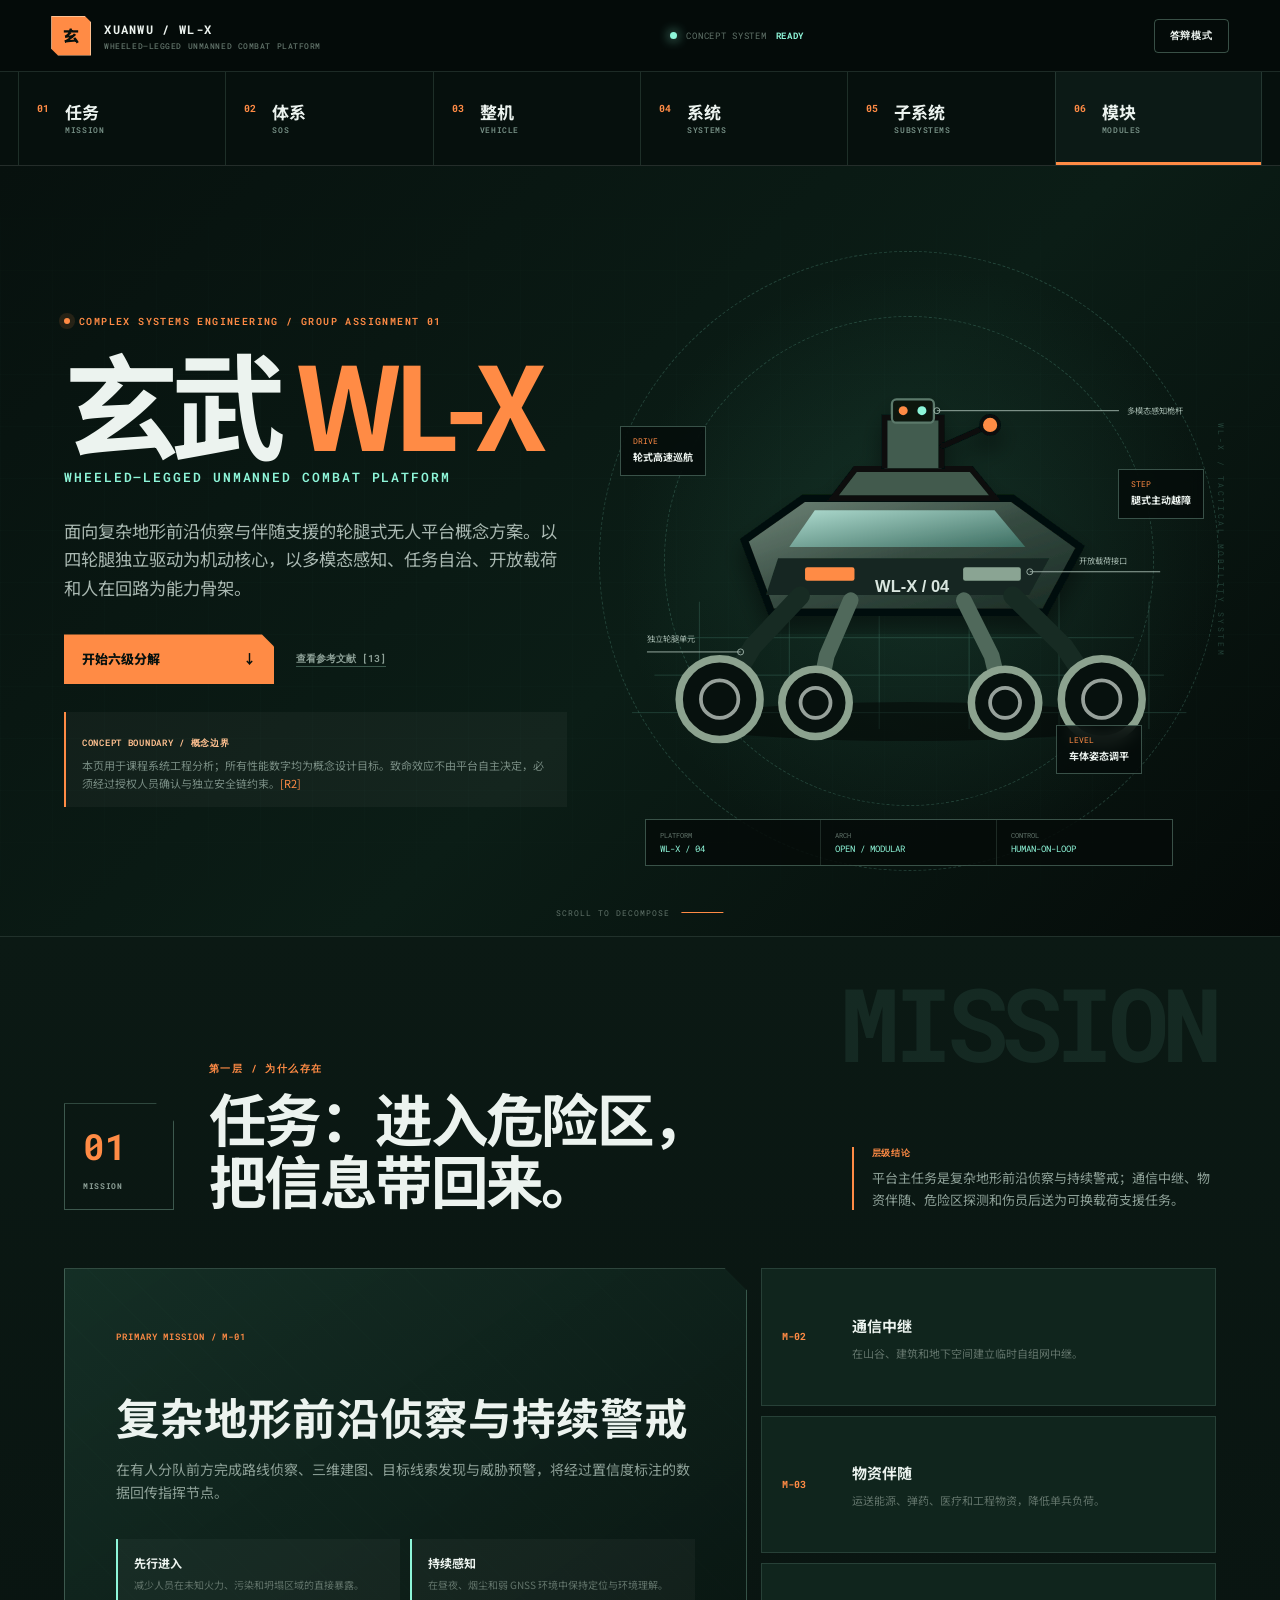
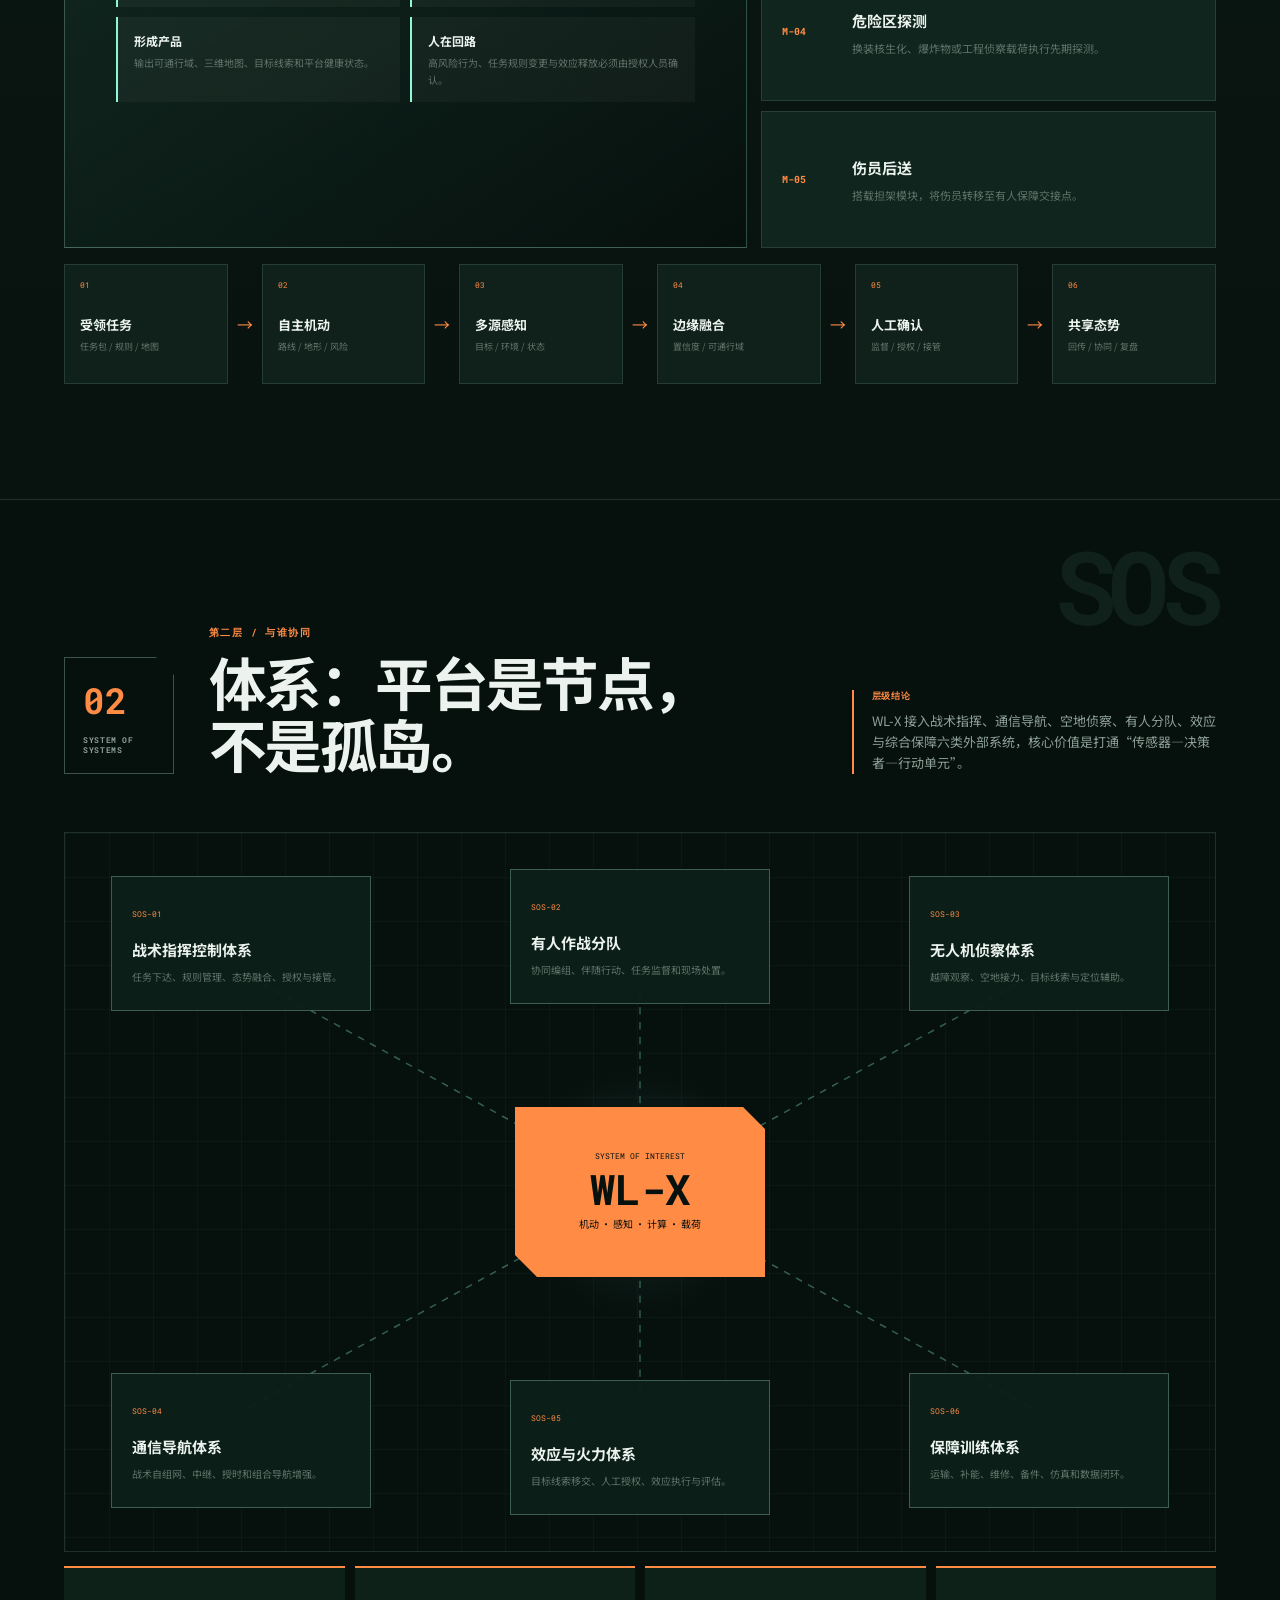
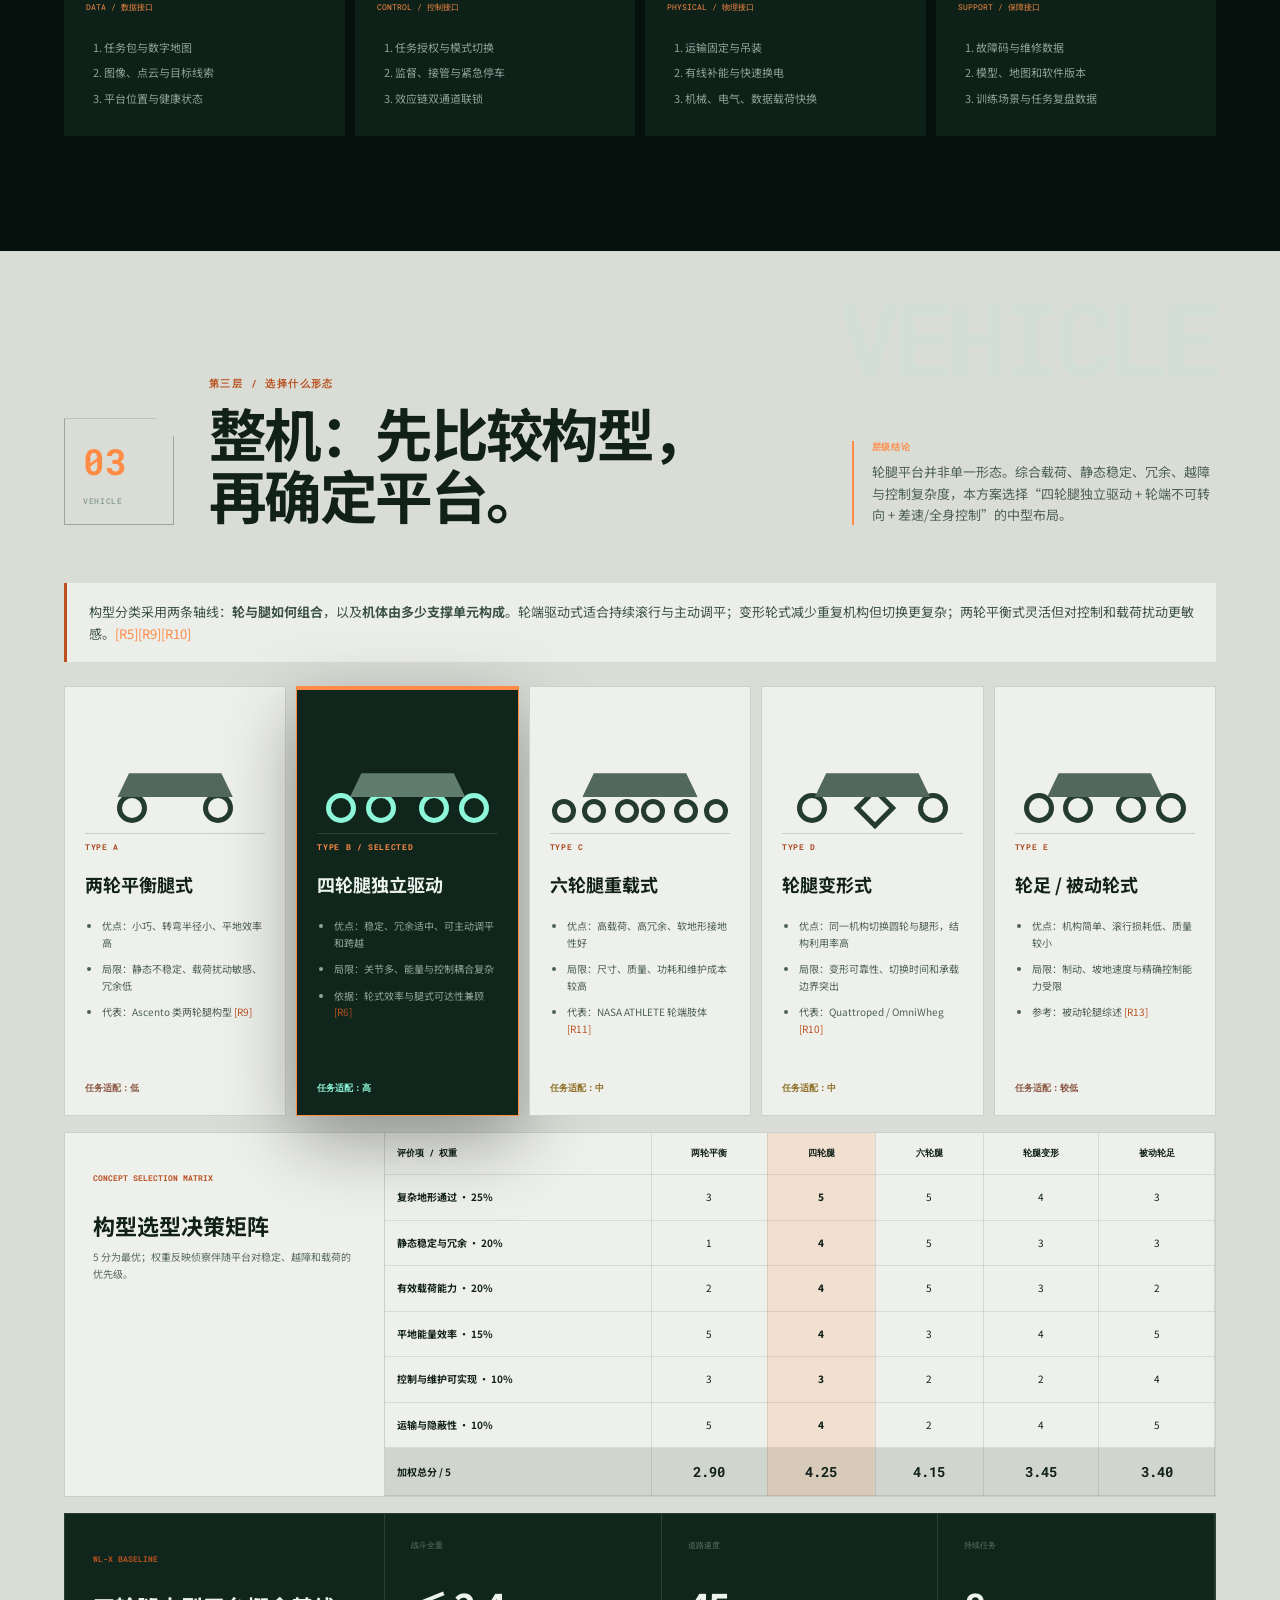
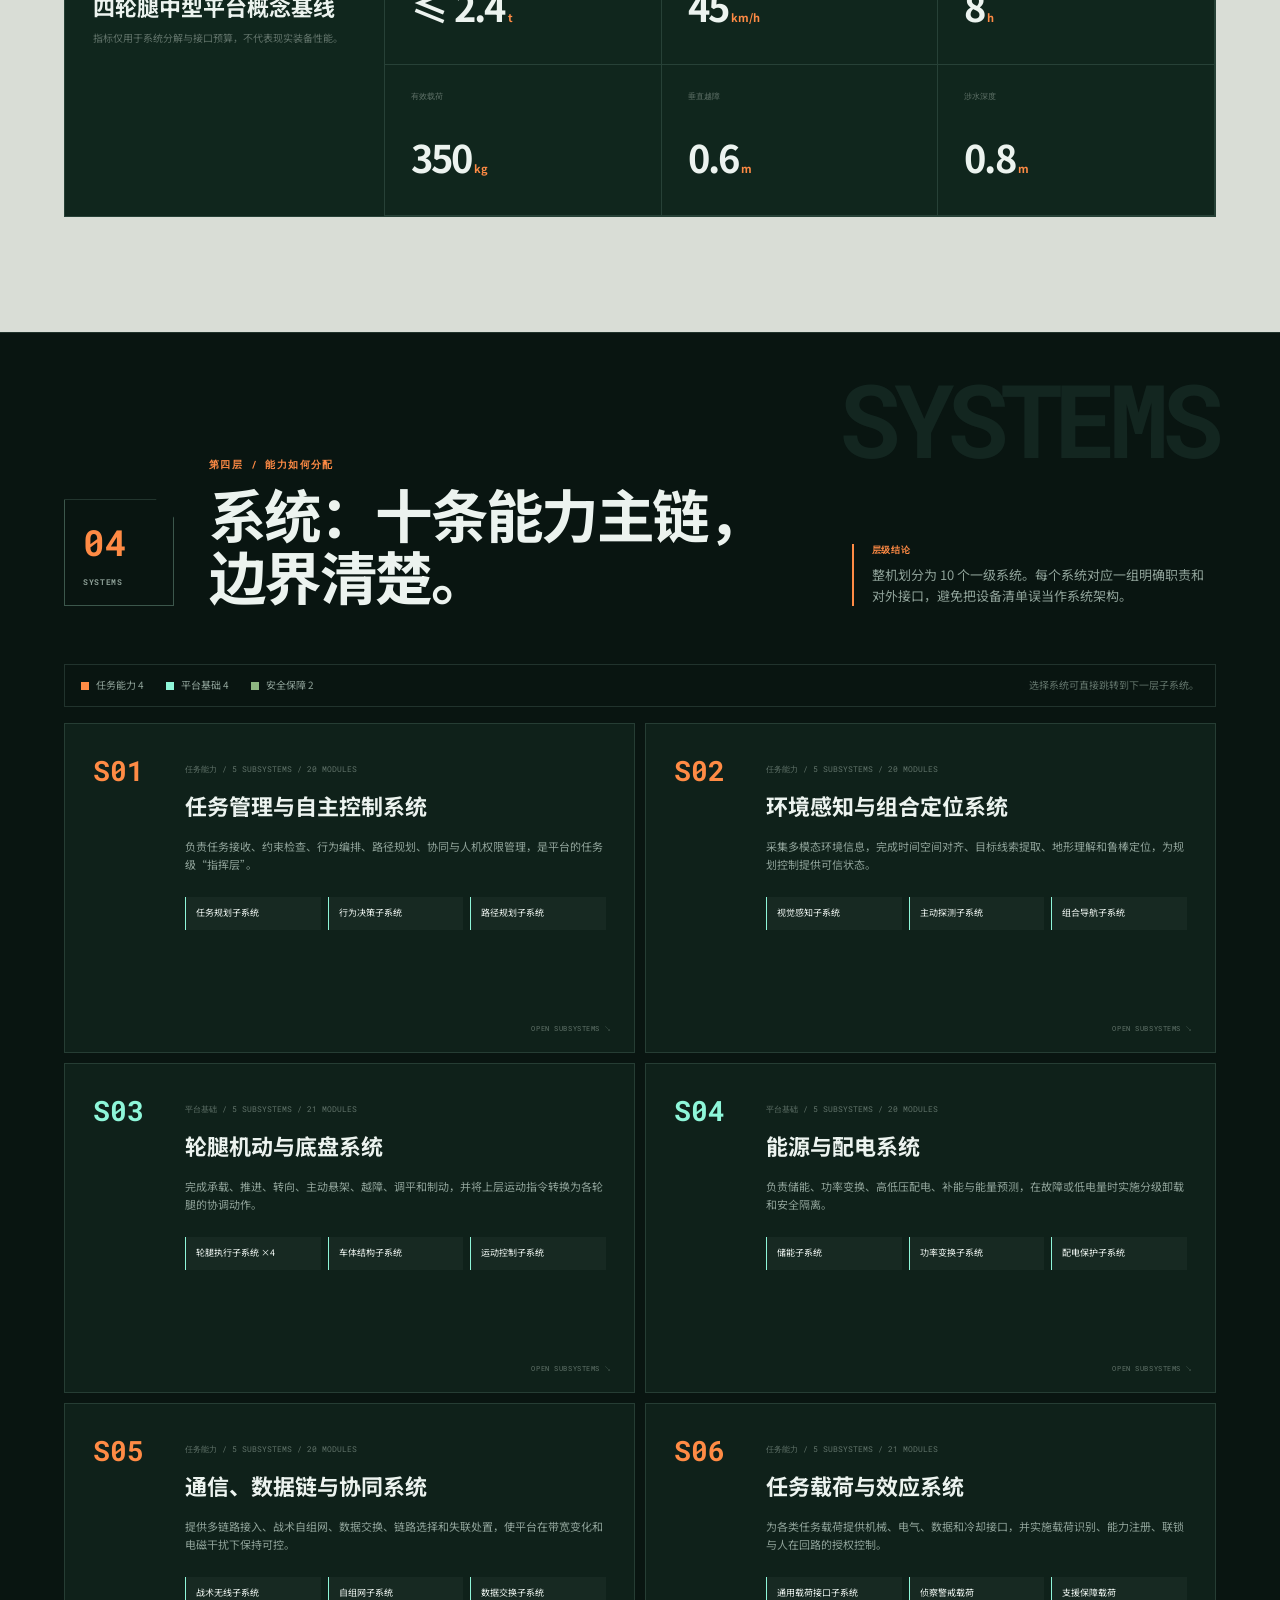
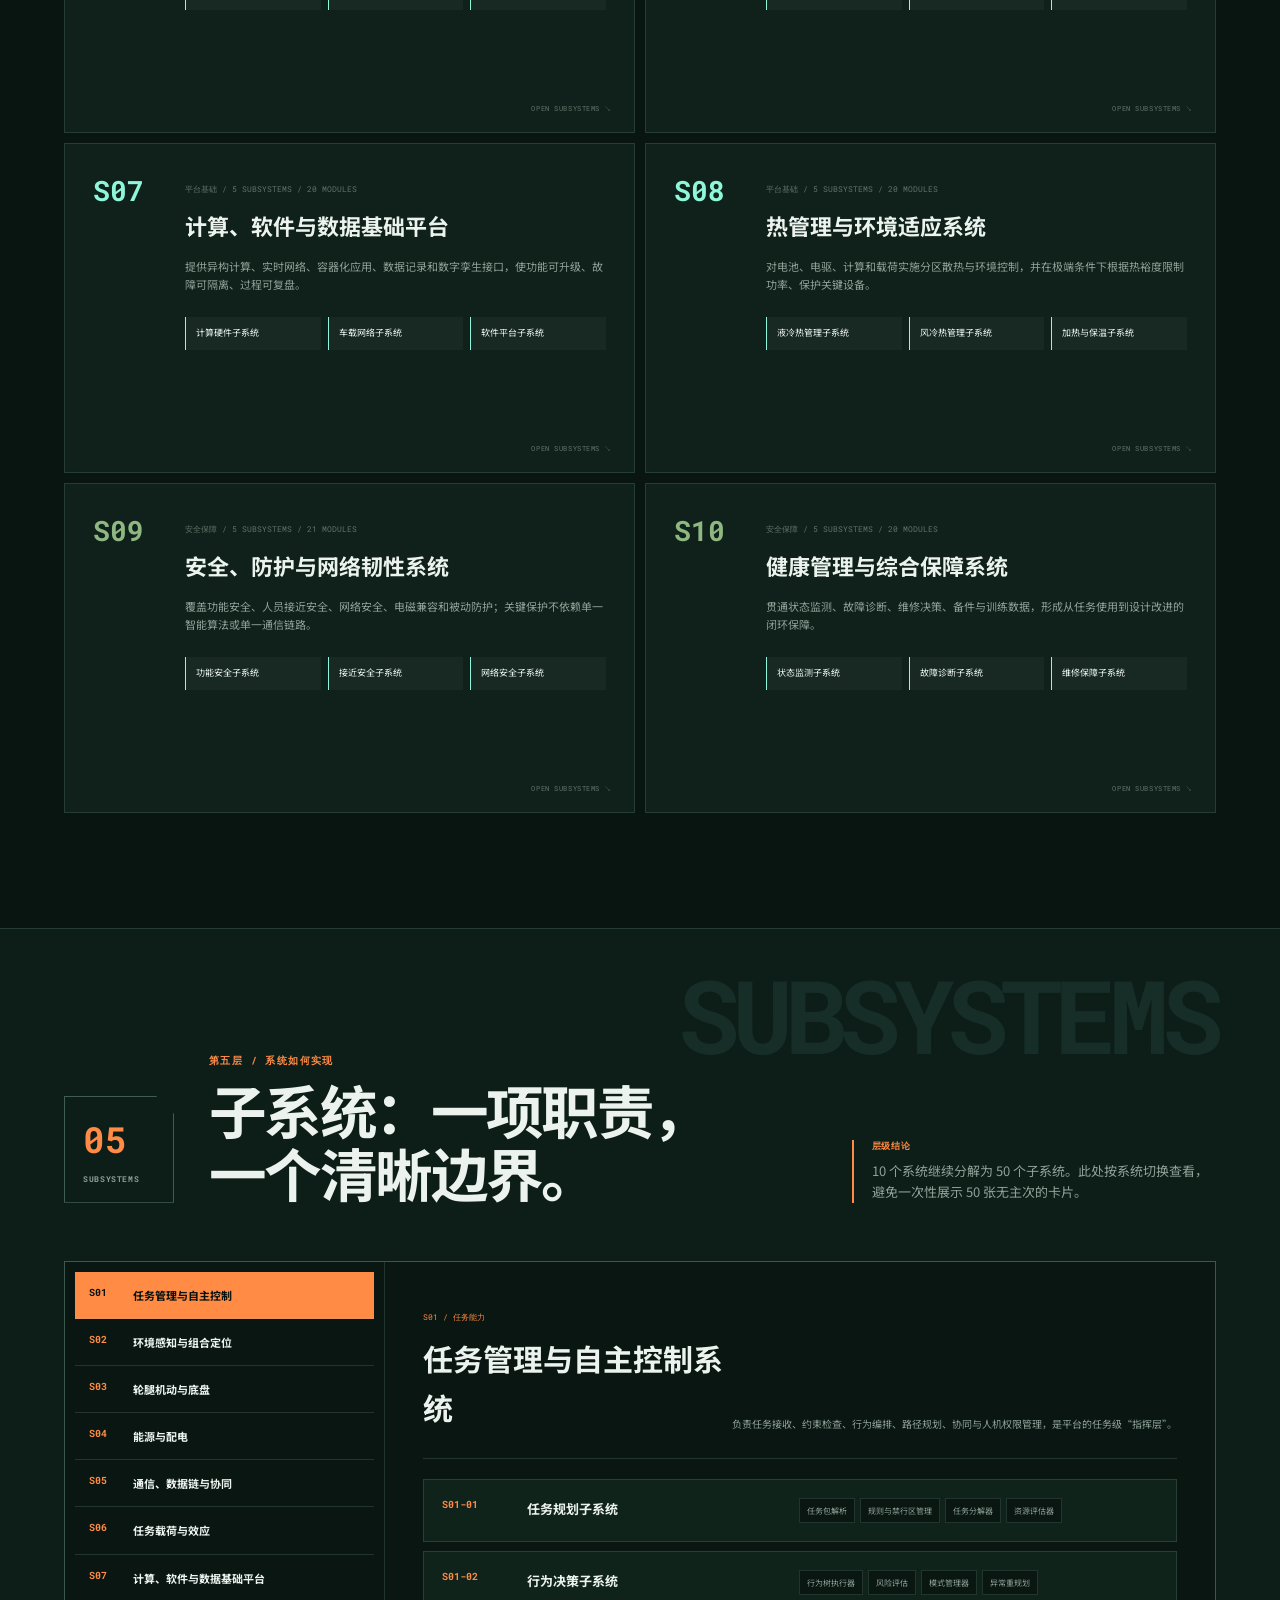
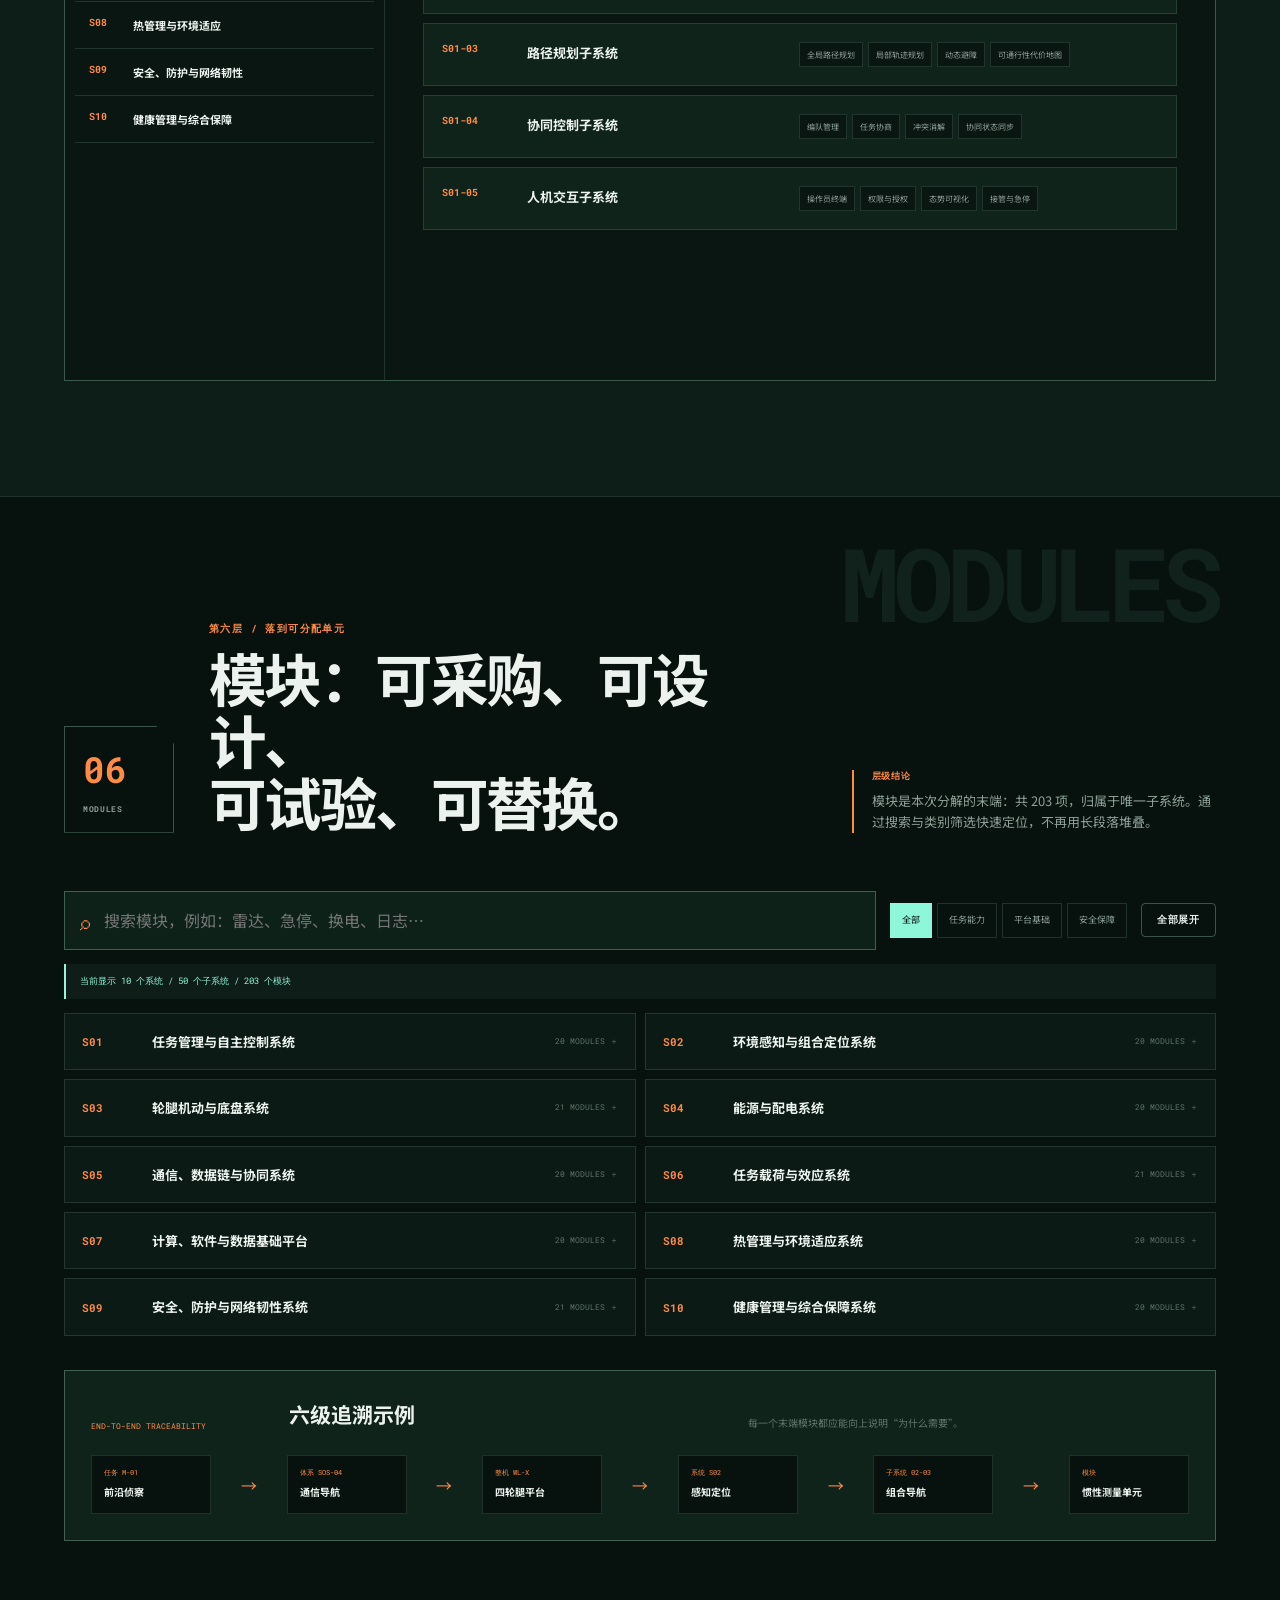
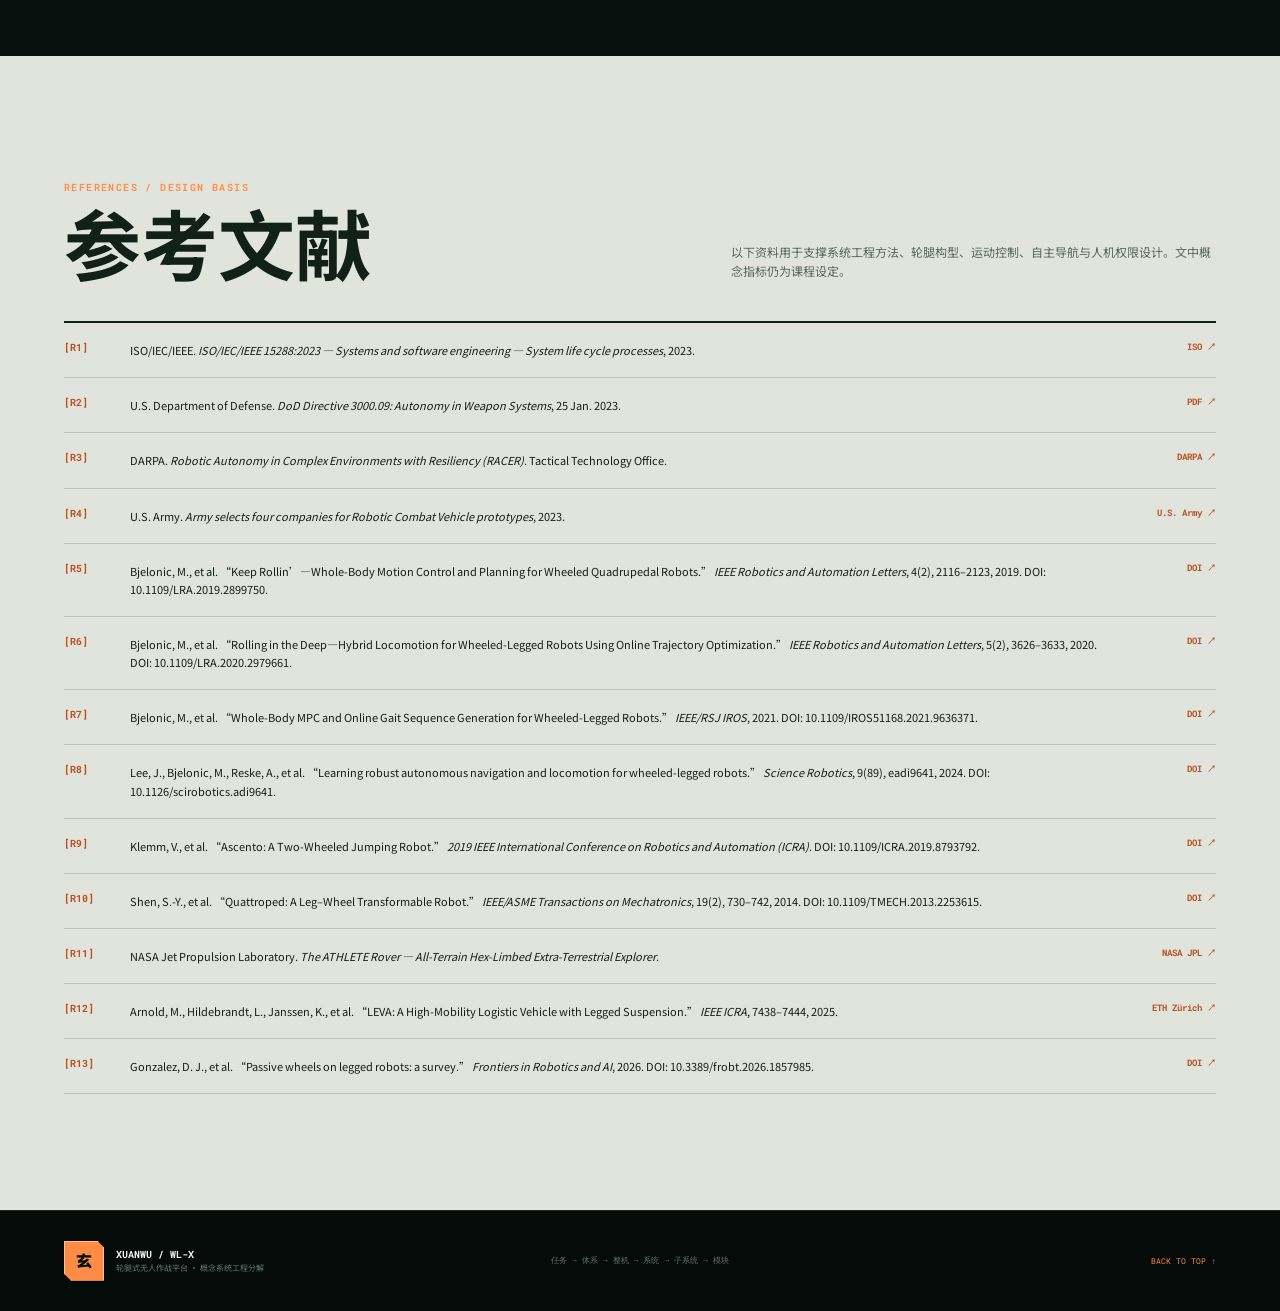
==== commit 6f2d1c30: "Add files via upload" ====
--- a/index.html
+++ b/index.html
@@ -3,272 +3,310 @@
 <head>
   <meta charset="utf-8">
   <meta name="viewport" content="width=device-width, initial-scale=1">
-  <meta name="description" content="轮腿式无人作战平台概念级系统工程分解：任务—体系—整机—系统—子系统—模块。">
-  <meta name="theme-color" content="#17231f">
-  <title>玄武 WL-X｜轮腿式无人作战平台系统工程分解</title>
+  <meta name="description" content="玄武 WL-X 轮腿式无人作战平台：任务—体系—整机—系统—子系统—模块六级系统工程分解。">
+  <meta name="theme-color" content="#07110e">
+  <title>玄武 WL-X｜轮腿式无人作战平台</title>
   <link rel="icon" href="assets/favicon.svg" type="image/svg+xml">
   <link rel="stylesheet" href="styles.css">
   <script src="script.js" defer></script>
 </head>
 <body>
   <a class="skip-link" href="#main">跳到正文</a>
-  <header class="topbar" id="topbar">
+
+  <header class="topbar">
     <a class="brand" href="#top" aria-label="返回首页">
-      <span class="brand-mark">玄</span>
-      <span><b>WL-X</b><small>系统工程概念方案</small></span>
+      <span class="brand-emblem">玄</span>
+      <span class="brand-copy"><b>XUANWU / WL-X</b><small>WHEELED–LEGGED UNMANNED COMBAT PLATFORM</small></span>
     </a>
-    <nav class="nav" aria-label="主导航">
-      <a href="#mission">任务</a>
-      <a href="#sos">体系</a>
-      <a href="#vehicle">整机</a>
-      <a href="#decomposition">系统分解</a>
-      <a href="#traceability">追溯验证</a>
-    </nav>
-    <button class="outline-button" id="presentationButton" type="button" aria-pressed="false">答辩模式</button>
+    <div class="top-status"><i></i><span>CONCEPT SYSTEM</span><b>READY</b></div>
+    <button class="command-button" id="presentationButton" type="button" aria-pressed="false">答辩模式</button>
   </header>
 
+  <nav class="process-rail" aria-label="六级系统工程流程">
+    <a href="#mission" data-step="mission"><span>01</span><b>任务</b><small>MISSION</small></a>
+    <a href="#sos" data-step="sos"><span>02</span><b>体系</b><small>SOS</small></a>
+    <a href="#vehicle" data-step="vehicle"><span>03</span><b>整机</b><small>VEHICLE</small></a>
+    <a href="#systems" data-step="systems"><span>04</span><b>系统</b><small>SYSTEMS</small></a>
+    <a href="#subsystems" data-step="subsystems"><span>05</span><b>子系统</b><small>SUBSYSTEMS</small></a>
+    <a href="#modules" data-step="modules"><span>06</span><b>模块</b><small>MODULES</small></a>
+  </nav>
+
   <main id="main">
-    <section class="hero" id="top" aria-labelledby="hero-title">
+    <section class="hero" id="top">
       <div class="hero-grid">
         <div class="hero-copy reveal">
-          <div class="eyebrow"><span class="live-dot"></span> 小组作业 01 · Complex Systems Engineering</div>
-          <h1 id="hero-title">轮腿协同，<br><em>把复杂地形变成可计算的通路。</em></h1>
-          <p class="lead">“玄武 WL-X”是一个概念级轮腿式无人作战平台。方案以侦察警戒为主任务，通过轮式高速、腿式越障、开放任务载荷和人在回路的任务控制，在体系协同中降低人员暴露风险。</p>
+          <div class="kicker"><span></span> COMPLEX SYSTEMS ENGINEERING / GROUP ASSIGNMENT 01</div>
+          <h1>玄武 <em>WL-X</em></h1>
+          <p class="hero-title-en">WHEELED–LEGGED UNMANNED COMBAT PLATFORM</p>
+          <p class="hero-lead">面向复杂地形前沿侦察与伴随支援的轮腿式无人平台概念方案。以四轮腿独立驱动为机动核心，以多模态感知、任务自治、开放载荷和人在回路为能力骨架。</p>
           <div class="hero-actions">
-            <a class="primary-button" href="#decomposition">进入六层分解 <span>↓</span></a>
-            <button class="text-button" id="expandAllTop" type="button">展开全部架构</button>
-          </div>
-          <div class="assumption-note"><b>边界声明</b>：本页为课程概念设计；性能数字均是设计目标，不代表现役装备参数。武器效应必须由授权人员确认，平台不自主决定致命行动。</div>
-        </div>
-
-        <div class="hero-visual reveal" aria-label="轮腿式无人平台概念图">
-          <div class="coordinate coordinate-x"></div>
-          <div class="coordinate coordinate-y"></div>
-          <svg class="vehicle-illustration" viewBox="0 0 760 560" role="img" aria-labelledby="svgTitle svgDesc">
-            <title id="svgTitle">玄武 WL-X 轮腿式无人平台概念外形</title>
-            <desc id="svgDesc">四条可伸缩轮腿支撑低矮车体，顶部搭载桅杆感知组件和任务载荷。</desc>
+            <a class="primary-action" href="#mission">开始六级分解 <span>↓</span></a>
+            <a class="secondary-action" href="#references">查看参考文献 [13]</a>
+          </div>
+          <div class="concept-boundary">
+            <b>CONCEPT BOUNDARY / 概念边界</b>
+            <p>本页用于课程系统工程分析；所有性能数字均为概念设计目标。致命效应不由平台自主决定，必须经过授权人员确认与独立安全链约束。<a href="#ref-r2">[R2]</a></p>
+          </div>
+        </div>
+
+        <div class="hero-machine reveal" aria-label="玄武 WL-X 轮腿平台概念图">
+          <div class="hud-ring ring-a"></div><div class="hud-ring ring-b"></div>
+          <svg viewBox="0 0 820 570" role="img" aria-labelledby="machineTitle machineDesc">
+            <title id="machineTitle">玄武 WL-X 四轮腿无人平台</title>
+            <desc id="machineDesc">低矮装甲车体由四组独立轮腿支撑，顶部配置传感桅杆和模块化任务载荷。</desc>
             <defs>
-              <linearGradient id="bodyG" x1="0" y1="0" x2="1" y2="1"><stop stop-color="#8f9d7b"/><stop offset="1" stop-color="#46594d"/></linearGradient>
-              <linearGradient id="glassG" x1="0" y1="0" x2="1" y2="1"><stop stop-color="#cfe7d7"/><stop offset="1" stop-color="#5e8177"/></linearGradient>
-              <filter id="shadow" x="-30%" y="-30%" width="160%" height="160%"><feDropShadow dx="0" dy="18" stdDeviation="15" flood-opacity=".26"/></filter>
+              <linearGradient id="armor" x1="0" y1="0" x2="1" y2="1"><stop stop-color="#71877a"/><stop offset=".5" stop-color="#354a40"/><stop offset="1" stop-color="#182a23"/></linearGradient>
+              <linearGradient id="sensor" x1="0" y1="0" x2="1" y2="1"><stop stop-color="#b7e7db"/><stop offset="1" stop-color="#3e7366"/></linearGradient>
+              <filter id="machineShadow"><feDropShadow dx="0" dy="18" stdDeviation="14" flood-color="#000" flood-opacity=".45"/></filter>
             </defs>
-            <ellipse cx="383" cy="486" rx="278" ry="28" fill="#0e1815" opacity=".22"/>
-            <g opacity=".28" stroke="#d1dac1" stroke-width="1">
-              <path d="M40 450H720M40 400H720M40 350H720M40 300H720"/>
-              <path d="M120 275V500M220 275V500M320 275V500M420 275V500M520 275V500M620 275V500"/>
+            <g opacity=".2" stroke="#8ef6d9" stroke-width="1"><path d="M40 488H780M70 438H750M110 388H710"/><path d="M130 340V510M250 310V510M370 290V510M490 290V510M610 310V510M730 340V510"/></g>
+            <ellipse cx="410" cy="500" rx="300" ry="26" fill="#000" opacity=".45"/>
+            <g filter="url(#machineShadow)">
+              <path d="M190 258L269 202H548L638 267L591 354H226Z" fill="url(#armor)" stroke="#06100d" stroke-width="10"/>
+              <path d="M284 218H524L565 267H250Z" fill="url(#sensor)" opacity=".88"/>
+              <path d="M235 282H597L570 331H219Z" fill="#152820"/>
+              <path d="M308 202L338 163H493L525 202Z" fill="#425a4d" stroke="#07110e" stroke-width="8"/>
+              <path d="M377 162V94H453V162" fill="#435c4f" stroke="#07110e" stroke-width="8"/>
+              <rect x="387" y="70" width="56" height="31" rx="6" fill="#081511" stroke="#5b796b" stroke-width="3"/>
+              <circle cx="402" cy="85" r="6" fill="#ff8b45"/><circle cx="427" cy="85" r="6" fill="#8ef6d9"/>
+              <path d="M455 132L509 108" stroke="#07110e" stroke-width="8" stroke-linecap="round"/><circle cx="518" cy="104" r="12" fill="#ff8b45" stroke="#07110e" stroke-width="5"/>
+              <rect x="271" y="294" width="66" height="18" rx="3" fill="#ff8b45"/>
+              <rect x="482" y="294" width="77" height="18" rx="3" fill="#8aa493"/>
+              <text x="414" y="327" text-anchor="middle" fill="#d9e5df" font-size="22" font-family="Arial" font-weight="700">WL-X / 04</text>
             </g>
-            <g filter="url(#shadow)">
-              <path d="M188 270L252 218H534L612 276L568 359H216Z" fill="url(#bodyG)" stroke="#182923" stroke-width="8"/>
-              <path d="M267 231H493L526 274H236Z" fill="url(#glassG)" opacity=".9"/>
-              <path d="M238 286H562L541 333H223Z" fill="#263b33"/>
-              <path d="M292 218L324 179H470L494 218Z" fill="#4f6255" stroke="#182923" stroke-width="7"/>
-              <path d="M359 178V112H432V178" fill="#52685a" stroke="#182923" stroke-width="7"/>
-              <rect x="370" y="89" width="50" height="30" rx="7" fill="#162520"/>
-              <circle cx="385" cy="104" r="6" fill="#ef9c62"/><circle cx="405" cy="104" r="6" fill="#a8d7cc"/>
-              <path d="M432 150L482 127" stroke="#182923" stroke-width="7" stroke-linecap="round"/>
-              <circle cx="490" cy="124" r="12" fill="#ef9c62" stroke="#182923" stroke-width="5"/>
-              <rect x="264" y="294" width="56" height="19" rx="4" fill="#f0a06b"/>
-              <rect x="461" y="294" width="70" height="19" rx="4" fill="#cad6b8"/>
-              <text x="385" y="326" text-anchor="middle" fill="#cbd7c1" font-size="22" font-family="Arial, sans-serif" font-weight="700">WL-X / 04</text>
+            <g fill="none" stroke-linecap="round" stroke-linejoin="round">
+              <path d="M265 332L201 400L164 462M548 332L617 400L659 462" stroke="#172b23" stroke-width="25"/>
+              <path d="M332 338L300 412L288 470M483 338L520 412L534 470" stroke="#50695b" stroke-width="21"/>
             </g>
-            <g class="leg leg-a" fill="none" stroke="#24372f" stroke-width="22" stroke-linecap="round" stroke-linejoin="round">
-              <path d="M250 336L195 397L160 455"/><path d="M520 336L580 397L615 455"/>
-            </g>
-            <g class="leg leg-b" fill="none" stroke="#5d6f61" stroke-width="20" stroke-linecap="round" stroke-linejoin="round">
-              <path d="M319 341L285 410L272 464"/><path d="M452 341L488 410L501 464"/>
-            </g>
-            <g fill="#17231f" stroke="#9baa8f" stroke-width="9">
-              <circle cx="153" cy="465" r="50"/><circle cx="269" cy="470" r="43"/><circle cx="505" cy="470" r="43"/><circle cx="622" cy="465" r="50"/>
-            </g>
-            <g fill="none" stroke="#e6e8dc" stroke-width="5" opacity=".68">
-              <circle cx="153" cy="465" r="24"/><circle cx="269" cy="470" r="20"/><circle cx="505" cy="470" r="20"/><circle cx="622" cy="465" r="24"/>
-            </g>
-            <g class="callout"><path d="M453 104H620"/><circle cx="453" cy="104" r="4"/><text x="631" y="110">多模态感知桅杆</text></g>
-            <g class="callout"><path d="M553 306H690"/><circle cx="553" cy="306" r="4"/><text x="595" y="295">开放载荷接口</text></g>
-            <g class="callout"><path d="M173 410H62"/><circle cx="173" cy="410" r="4"/><text x="61" y="398" text-anchor="start">主动轮腿单元</text></g>
+            <g fill="#07110e" stroke="#8ca28f" stroke-width="10"><circle cx="157" cy="470" r="54"/><circle cx="285" cy="475" r="45"/><circle cx="538" cy="475" r="45"/><circle cx="667" cy="470" r="54"/></g>
+            <g fill="none" stroke="#d4dfd7" stroke-width="5" opacity=".7"><circle cx="157" cy="470" r="25"/><circle cx="285" cy="475" r="20"/><circle cx="538" cy="475" r="20"/><circle cx="667" cy="470" r="25"/></g>
+            <g class="svg-callout"><path d="M447 85H690"/><circle cx="447" cy="85" r="4"/><text x="701" y="90">多模态感知桅杆</text></g>
+            <g class="svg-callout"><path d="M571 300H745"/><circle cx="571" cy="300" r="4"/><text x="637" y="289">开放载荷接口</text></g>
+            <g class="svg-callout"><path d="M185 407H60"/><circle cx="185" cy="407" r="4"/><text x="60" y="394">独立轮腿单元</text></g>
           </svg>
-          <div class="visual-badge badge-a"><span>01</span>轮式巡航</div>
-          <div class="visual-badge badge-b"><span>02</span>腿式越障</div>
-          <div class="visual-badge badge-c"><span>03</span>姿态调平</div>
-          <div class="status-panel">
-            <div><span>任务状态</span><b>CONCEPT READY</b></div>
-            <div class="signal-bars" aria-label="四格信号"><i></i><i></i><i></i><i></i></div>
-          </div>
-        </div>
-      </div>
-
-      <div class="layer-rail reveal" aria-label="六层系统分解路径">
-        <a href="#mission"><span>01</span><b>任务</b><small>Mission</small></a>
-        <a href="#sos"><span>02</span><b>体系</b><small>SoS</small></a>
-        <a href="#vehicle"><span>03</span><b>整机</b><small>Vehicle</small></a>
-        <a href="#decomposition"><span>04</span><b>系统</b><small>Systems</small></a>
-        <a href="#decomposition"><span>05</span><b>子系统</b><small>Subsystems</small></a>
-        <a href="#decomposition"><span>06</span><b>模块</b><small>Modules</small></a>
-      </div>
-    </section>
-
-    <section class="section section-light" id="mission">
-      <div class="section-heading reveal">
-        <div><span class="section-index">01 / MISSION</span><h2>先定义“为什么存在”</h2></div>
-        <p>在通信受限、地形破碎、人员风险较高的区域，以侦察警戒为主线，兼顾中继、运输和伤员后送等任务。</p>
-      </div>
-      <div class="mission-layout">
-        <article class="mission-primary reveal">
-          <span class="tag">主任务</span>
-          <h3>复杂地形前沿侦察与持续警戒</h3>
-          <p>在有人分队前方执行路线侦察、目标线索发现、环境建图与威胁预警，向指挥节点回传可追溯的信息产品。</p>
-          <div class="mission-flow" aria-label="侦察任务流程">
-            <span>受领任务</span><i>→</i><span>自主机动</span><i>→</i><span>多源感知</span><i>→</i><span>边缘融合</span><i>→</i><span>人工确认</span><i>→</i><span>共享态势</span>
-          </div>
-        </article>
-        <div class="mission-cards reveal">
-          <article><span>01</span><h3>通信中继</h3><p>为遮蔽地形中的人装节点提供临时自组网中继。</p></article>
-          <article><span>02</span><h3>物资伴随</h3><p>运送弹药、能源、医疗物资，降低单兵负荷。</p></article>
-          <article><span>03</span><h3>危险区探测</h3><p>挂载核生化、爆炸物或工程侦察载荷进行先期探测。</p></article>
-          <article><span>04</span><h3>伤员后送</h3><p>通过可替换担架模块将伤员转移至安全交接点。</p></article>
-        </div>
-      </div>
-      <div class="scenario-strip reveal">
-        <div><b>输入</b><span>任务包 / 地图 / 规则 / 编组信息</span></div>
-        <div><b>环境</b><span>碎石、沟壑、林地、楼梯、弱 GNSS</span></div>
-        <div><b>输出</b><span>态势图 / 目标线索 / 可通行域 / 健康状态</span></div>
-        <div><b>约束</b><span>人在回路 / 失联安全 / 电磁管控 / 载荷边界</span></div>
-      </div>
-    </section>
-
-    <section class="section section-dark" id="sos">
-      <div class="section-heading reveal">
-        <div><span class="section-index">02 / SYSTEM OF SYSTEMS</span><h2>它不是孤立的机器人</h2></div>
-        <p>平台是联合任务网络中的一个自主节点：从上级接收意图，与空地传感器协同，并把信息送到有权决策的人。</p>
-      </div>
-      <div class="sos-board reveal">
-        <div class="orbit orbit-1"></div><div class="orbit orbit-2"></div>
-        <article class="sos-node node-center"><span>核心节点</span><b>WL-X<br>轮腿平台</b><small>机动 · 感知 · 计算 · 载荷</small></article>
-        <article class="sos-node node-1"><i>01</i><b>战术指挥与控制体系</b><small>任务规划 / 授权 / 态势融合</small></article>
-        <article class="sos-node node-2"><i>02</i><b>有人作战分队</b><small>协同编组 / 监督控制 / 接管</small></article>
-        <article class="sos-node node-3"><i>03</i><b>无人机侦察体系</b><small>空地协同 / 越障观察 / 定位辅助</small></article>
-        <article class="sos-node node-4"><i>04</i><b>战术通信导航体系</b><small>自组网 / 中继 / 授时与组合导航</small></article>
-        <article class="sos-node node-5"><i>05</i><b>火力与效应体系</b><small>目标线索移交 / 人工授权 / 效果评估</small></article>
-        <article class="sos-node node-6"><i>06</i><b>保障与训练体系</b><small>能源补给 / 维修 / 仿真 / 数据闭环</small></article>
-      </div>
-      <div class="sos-legend reveal"><b>关键体系接口</b><span><i class="dot data"></i>数据：任务包、态势、健康状态</span><span><i class="dot control"></i>控制：授权、模式切换、紧急停车</span><span><i class="dot physical"></i>物理：运输、补能、载荷快换</span></div>
-    </section>
-
-    <section class="section section-sand" id="vehicle">
-      <div class="section-heading reveal">
-        <div><span class="section-index">03 / VEHICLE</span><h2>整机：玄武 WL-X</h2></div>
-        <p>面向班排级伴随与侦察的中型电驱平台；以模块化、低轮廓、轮腿融合和开放架构为核心设计原则。</p>
-      </div>
-      <div class="vehicle-spec-layout">
-        <div class="spec-grid reveal">
-          <article><span>战斗全重 · 目标</span><b>≤ 2.4<small> t</small></b><p>含基础侦察载荷</p></article>
-          <article><span>道路速度 · 目标</span><b>45<small> km/h</small></b><p>轮式巡航模式</p></article>
-          <article><span>持续任务 · 目标</span><b>8<small> h</small></b><p>典型混合工况</p></article>
-          <article><span>有效载荷 · 目标</span><b>350<small> kg</small></b><p>标准任务接口</p></article>
-          <article><span>垂直越障 · 目标</span><b>0.6<small> m</small></b><p>感知辅助腿式模式</p></article>
-          <article><span>涉水深度 · 目标</span><b>0.8<small> m</small></b><p>短时通过</p></article>
-        </div>
-        <article class="mode-controller reveal">
-          <div class="mode-head"><span>机动模式逻辑</span><b id="modeTitle">轮式巡航</b></div>
-          <div class="mode-track" role="tablist" aria-label="机动模式">
-            <button class="active" type="button" role="tab" aria-selected="true" data-mode="wheel">轮式</button>
-            <button type="button" role="tab" aria-selected="false" data-mode="hybrid">轮腿协同</button>
-            <button type="button" role="tab" aria-selected="false" data-mode="leg">腿式</button>
-            <button type="button" role="tab" aria-selected="false" data-mode="safe">安全姿态</button>
-          </div>
-          <p id="modeDescription">在硬质路面和缓坡上优先采用高效率轮式滚动，腿部保持中位并主动吸振。</p>
-          <div class="mode-bars"><div><span>速度</span><i><b id="barSpeed" style="width:92%"></b></i></div><div><span>越障</span><i><b id="barObstacle" style="width:30%"></b></i></div><div><span>能效</span><i><b id="barEfficiency" style="width:88%"></b></i></div></div>
-        </article>
-      </div>
-      <div class="design-principles reveal">
-        <span>设计原则</span>
-        <article><b>01</b><p><strong>任务模块化</strong>标准机械、电源、数据接口支持侦察、中继、运输等载荷快速替换。</p></article>
-        <article><b>02</b><p><strong>降级可运行</strong>单传感器、单链路或单轮腿故障时进入受限能力模式，而非直接失效。</p></article>
-        <article><b>03</b><p><strong>人机权限清晰</strong>导航可自主，任务可监督，致命效应保持人工确认和双重安全链。</p></article>
-      </div>
-    </section>
-
-    <section class="section section-light" id="decomposition">
-      <div class="section-heading reveal">
-        <div><span class="section-index">04–06 / SYSTEM → SUBSYSTEM → MODULE</span><h2>完整分解到可分配模块</h2></div>
-        <p>选择系统卡片查看其职责、子系统和模块。搜索可直接定位术语；所有条目均可折叠，便于课堂答辩。</p>
-      </div>
-      <div class="architecture-toolbar reveal">
-        <label class="search-box"><span aria-hidden="true">⌕</span><input id="architectureSearch" type="search" placeholder="搜索系统、子系统或模块…" autocomplete="off"></label>
-        <div class="filter-pills" role="group" aria-label="系统类别筛选">
-          <button type="button" class="active" data-filter="all">全部</button>
-          <button type="button" data-filter="mission">任务能力</button>
-          <button type="button" data-filter="platform">平台基础</button>
-          <button type="button" data-filter="assurance">安全保障</button>
-        </div>
-        <button class="outline-button dark-outline" id="expandAll" type="button">全部展开</button>
-      </div>
-      <div class="architecture-summary reveal" id="architectureSummary" aria-live="polite"></div>
-      <div class="architecture-grid" id="architectureGrid"></div>
-      <div class="no-results" id="noResults" hidden>没有匹配项，请尝试“导航”“热管理”或“急停”。</div>
-    </section>
-
-    <section class="section section-dark" id="traceability">
-      <div class="section-heading reveal">
-        <div><span class="section-index">TRACEABILITY</span><h2>需求必须落到系统，系统必须接受验证</h2></div>
-        <p>用任务—系统追溯矩阵避免“有模块、没用途”，并用验证闭环避免“有指标、无法证明”。</p>
-      </div>
-      <div class="matrix-wrap reveal" tabindex="0" aria-label="任务到系统追溯矩阵，可横向滚动">
-        <table id="traceabilityMatrix">
-          <thead><tr><th>任务 / 系统</th><th>感知定位</th><th>任务自治</th><th>机动底盘</th><th>通信协同</th><th>任务载荷</th><th>能源热控</th><th>安全防护</th></tr></thead>
-          <tbody>
-            <tr><th>前沿侦察</th><td class="primary">主</td><td class="primary">主</td><td class="support">支</td><td class="primary">主</td><td class="support">支</td><td class="support">支</td><td class="support">支</td></tr>
-            <tr><th>持续警戒</th><td class="primary">主</td><td class="primary">主</td><td>—</td><td class="primary">主</td><td class="support">支</td><td class="primary">主</td><td class="support">支</td></tr>
-            <tr><th>通信中继</th><td class="support">支</td><td class="support">支</td><td class="support">支</td><td class="primary">主</td><td class="primary">主</td><td class="primary">主</td><td class="support">支</td></tr>
-            <tr><th>物资伴随</th><td class="support">支</td><td class="primary">主</td><td class="primary">主</td><td class="support">支</td><td class="primary">主</td><td class="support">支</td><td class="primary">主</td></tr>
-            <tr><th>危险区探测</th><td class="primary">主</td><td class="support">支</td><td class="support">支</td><td class="primary">主</td><td class="primary">主</td><td class="support">支</td><td class="primary">主</td></tr>
-            <tr><th>伤员后送</th><td class="support">支</td><td class="primary">主</td><td class="primary">主</td><td class="primary">主</td><td class="primary">主</td><td class="support">支</td><td class="primary">主</td></tr>
-          </tbody>
-        </table>
-      </div>
-      <div class="verification-grid reveal">
-        <article><span>V1 · 分析</span><h3>模型与仿真</h3><p>越障几何、稳定裕度、能量预算、通信覆盖和热平衡。</p></article>
-        <article><span>V2 · 检查</span><h3>接口与安全审查</h3><p>接口控制文件、权限矩阵、故障树、网络安全基线。</p></article>
-        <article><span>V3 · 试验</span><h3>台架与环境试验</h3><p>轮腿耐久、振动冲击、防尘防水、EMC、热循环。</p></article>
-        <article><span>V4 · 演示</span><h3>任务场景演示</h3><p>弱 GNSS、链路中断、复杂地形、人工接管和安全停车。</p></article>
-      </div>
-    </section>
-
-    <section class="section section-sand" id="interfaces">
-      <div class="section-heading reveal">
-        <div><span class="section-index">CLOSED LOOP</span><h2>一条典型信息闭环</h2></div>
-        <p>从环境进入感知链，再进入决策与执行；监督控制、健康管理和安全监控贯穿全程。</p>
-      </div>
-      <div class="loop-diagram reveal">
-        <article><span>01</span><b>环境 / 任务</b><small>地形、目标线索、规则</small></article><i>→</i>
-        <article><span>02</span><b>感知与定位</b><small>时间同步、多源融合</small></article><i>→</i>
-        <article><span>03</span><b>态势理解</b><small>语义、风险、可通行域</small></article><i>→</i>
-        <article><span>04</span><b>规划与控制</b><small>行为、路径、运动控制</small></article><i>→</i>
-        <article><span>05</span><b>执行机构</b><small>轮腿、载荷、通信</small></article>
-        <div class="feedback-line"><span>状态反馈 / 人工监督 / 安全约束</span></div>
-      </div>
-    </section>
-
-    <section class="section section-light" id="sources">
-      <div class="section-heading compact reveal">
-        <div><span class="section-index">BASIS & SOURCES</span><h2>设计依据与参考资料</h2></div>
-        <p>现实资料只用于支撑设计方法和技术趋势；“玄武 WL-X”及其指标为课程概念方案。</p>
-      </div>
-      <div class="sources-grid reveal">
-        <a href="https://www.iso.org/standard/81702.html" target="_blank" rel="noreferrer"><span>01 · 标准</span><b>ISO/IEC/IEEE 15288:2023</b><p>系统生命周期过程与递归分解框架。</p><i>↗</i></a>
-        <a href="https://www.darpa.mil/research/programs/robotic-autonomy-in-complex-environments-with-resiliency" target="_blank" rel="noreferrer"><span>02 · 官方项目</span><b>DARPA RACER</b><p>复杂非结构化地形中的无人地面自主机动。</p><i>↗</i></a>
-        <a href="https://www.army.mil/article/270093" target="_blank" rel="noreferrer"><span>03 · 官方项目</span><b>U.S. Army RCV</b><p>轻量、模块化、可升级的无人战斗车辆方向。</p><i>↗</i></a>
-        <a href="https://www.ghostrobotics.io/vision-60" target="_blank" rel="noreferrer"><span>04 · 工程实例</span><b>Ghost Robotics Vision 60</b><p>模块化腿式平台、快速换件与多种控制接口实例。</p><i>↗</i></a>
+          <div class="hud-label label-a"><span>DRIVE</span><b>轮式高速巡航</b></div>
+          <div class="hud-label label-b"><span>STEP</span><b>腿式主动越障</b></div>
+          <div class="hud-label label-c"><span>LEVEL</span><b>车体姿态调平</b></div>
+          <div class="telemetry"><div><span>PLATFORM</span><b>WL-X / 04</b></div><div><span>ARCH</span><b>OPEN / MODULAR</b></div><div><span>CONTROL</span><b>HUMAN-ON-LOOP</b></div></div>
+        </div>
+      </div>
+      <div class="scroll-cue"><span>SCROLL TO DECOMPOSE</span><i></i></div>
+    </section>
+
+    <section class="chapter chapter-mission" id="mission" data-chapter="mission">
+      <div class="chapter-shell">
+        <header class="chapter-head reveal">
+          <div class="chapter-code"><span>01</span><small>MISSION</small></div>
+          <div><p class="overline">第一层 / 为什么存在</p><h2>任务：进入危险区，<br>把信息带回来。</h2></div>
+          <p class="chapter-summary"><b>层级结论</b>平台主任务是复杂地形前沿侦察与持续警戒；通信中继、物资伴随、危险区探测和伤员后送为可换载荷支援任务。</p>
+        </header>
+
+        <div class="mission-command reveal">
+          <div class="command-main">
+            <span>PRIMARY MISSION / M-01</span>
+            <h3>复杂地形前沿侦察与持续警戒</h3>
+            <p>在有人分队前方完成路线侦察、三维建图、目标线索发现与威胁预警，将经过置信度标注的数据回传指挥节点。</p>
+            <ol class="numbered-points">
+              <li><b>先行进入</b><span>减少人员在未知火力、污染和坍塌区域的直接暴露。</span></li>
+              <li><b>持续感知</b><span>在昼夜、烟尘和弱 GNSS 环境中保持定位与环境理解。</span></li>
+              <li><b>形成产品</b><span>输出可通行域、三维地图、目标线索和平台健康状态。</span></li>
+              <li><b>人在回路</b><span>高风险行为、任务规则变更与效应释放必须由授权人员确认。</span></li>
+            </ol>
+          </div>
+          <div class="mission-stack">
+            <article><span>M-02</span><div><b>通信中继</b><p>在山谷、建筑和地下空间建立临时自组网中继。</p></div></article>
+            <article><span>M-03</span><div><b>物资伴随</b><p>运送能源、弹药、医疗和工程物资，降低单兵负荷。</p></div></article>
+            <article><span>M-04</span><div><b>危险区探测</b><p>换装核生化、爆炸物或工程侦察载荷执行先期探测。</p></div></article>
+            <article><span>M-05</span><div><b>伤员后送</b><p>搭载担架模块，将伤员转移至有人保障交接点。</p></div></article>
+          </div>
+        </div>
+
+        <div class="mission-chain reveal" aria-label="任务闭环">
+          <article><span>01</span><b>受领任务</b><small>任务包 / 规则 / 地图</small></article><i>→</i>
+          <article><span>02</span><b>自主机动</b><small>路线 / 地形 / 风险</small></article><i>→</i>
+          <article><span>03</span><b>多源感知</b><small>目标 / 环境 / 状态</small></article><i>→</i>
+          <article><span>04</span><b>边缘融合</b><small>置信度 / 可通行域</small></article><i>→</i>
+          <article><span>05</span><b>人工确认</b><small>监督 / 授权 / 接管</small></article><i>→</i>
+          <article><span>06</span><b>共享态势</b><small>回传 / 协同 / 复盘</small></article>
+        </div>
+      </div>
+    </section>
+
+    <section class="chapter chapter-sos" id="sos" data-chapter="sos">
+      <div class="chapter-shell">
+        <header class="chapter-head reveal">
+          <div class="chapter-code"><span>02</span><small>SYSTEM OF SYSTEMS</small></div>
+          <div><p class="overline">第二层 / 与谁协同</p><h2>体系：平台是节点，<br>不是孤岛。</h2></div>
+          <p class="chapter-summary"><b>层级结论</b>WL-X 接入战术指挥、通信导航、空地侦察、有人分队、效应与综合保障六类外部系统，核心价值是打通“传感器—决策者—行动单元”。</p>
+        </header>
+
+        <div class="sos-map reveal">
+          <div class="sos-core"><span>SYSTEM OF INTEREST</span><b>WL-X</b><small>机动 · 感知 · 计算 · 载荷</small></div>
+          <article class="sos-node n1"><span>SOS-01</span><b>战术指挥控制体系</b><p>任务下达、规则管理、态势融合、授权与接管。</p></article>
+          <article class="sos-node n2"><span>SOS-02</span><b>有人作战分队</b><p>协同编组、伴随行动、任务监督和现场处置。</p></article>
+          <article class="sos-node n3"><span>SOS-03</span><b>无人机侦察体系</b><p>越障观察、空地接力、目标线索与定位辅助。</p></article>
+          <article class="sos-node n4"><span>SOS-04</span><b>通信导航体系</b><p>战术自组网、中继、授时和组合导航增强。</p></article>
+          <article class="sos-node n5"><span>SOS-05</span><b>效应与火力体系</b><p>目标线索移交、人工授权、效应执行与评估。</p></article>
+          <article class="sos-node n6"><span>SOS-06</span><b>保障训练体系</b><p>运输、补能、维修、备件、仿真和数据闭环。</p></article>
+          <svg class="sos-lines" viewBox="0 0 1200 680" preserveAspectRatio="none" aria-hidden="true"><g><path d="M600 340L190 135M600 340L600 98M600 340L1010 135M600 340L190 545M600 340L600 582M600 340L1010 545"/></g></svg>
+        </div>
+
+        <div class="interface-grid reveal">
+          <article><span>DATA / 数据接口</span><ol><li>任务包与数字地图</li><li>图像、点云与目标线索</li><li>平台位置与健康状态</li></ol></article>
+          <article><span>CONTROL / 控制接口</span><ol><li>任务授权与模式切换</li><li>监督、接管与紧急停车</li><li>效应链双通道联锁</li></ol></article>
+          <article><span>PHYSICAL / 物理接口</span><ol><li>运输固定与吊装</li><li>有线补能与快速换电</li><li>机械、电气、数据载荷快换</li></ol></article>
+          <article><span>SUPPORT / 保障接口</span><ol><li>故障码与维修数据</li><li>模型、地图和软件版本</li><li>训练场景与任务复盘数据</li></ol></article>
+        </div>
+      </div>
+    </section>
+
+    <section class="chapter chapter-vehicle" id="vehicle" data-chapter="vehicle">
+      <div class="chapter-shell">
+        <header class="chapter-head reveal">
+          <div class="chapter-code"><span>03</span><small>VEHICLE</small></div>
+          <div><p class="overline">第三层 / 选择什么形态</p><h2>整机：先比较构型，<br>再确定平台。</h2></div>
+          <p class="chapter-summary"><b>层级结论</b>轮腿平台并非单一形态。综合载荷、静态稳定、冗余、越障与控制复杂度，本方案选择“四轮腿独立驱动 + 轮端不可转向 + 差速/全身控制”的中型布局。</p>
+        </header>
+
+        <div class="type-intro reveal">
+          <p>构型分类采用两条轴线：<b>轮与腿如何组合</b>，以及<b>机体由多少支撑单元构成</b>。轮端驱动式适合持续滚行与主动调平；变形轮式减少重复机构但切换更复杂；两轮平衡式灵活但对控制和载荷扰动更敏感。<a href="#ref-r5">[R5]</a><a href="#ref-r9">[R9]</a><a href="#ref-r10">[R10]</a></p>
+        </div>
+
+        <div class="type-grid reveal" role="list">
+          <article class="type-card" role="listitem">
+            <div class="type-icon two-wheel"><i></i><i></i><span></span></div>
+            <span class="type-id">TYPE A</span><h3>两轮平衡腿式</h3>
+            <ul><li>优点：小巧、转弯半径小、平地效率高</li><li>局限：静态不稳定、载荷扰动敏感、冗余低</li><li>代表：Ascento 类两轮腿构型 <a href="#ref-r9">[R9]</a></li></ul>
+            <b class="fit low">任务适配：低</b>
+          </article>
+          <article class="type-card selected" role="listitem">
+            <div class="type-icon four-wheel"><i></i><i></i><i></i><i></i><span></span></div>
+            <span class="type-id">TYPE B / SELECTED</span><h3>四轮腿独立驱动</h3>
+            <ul><li>优点：稳定、冗余适中、可主动调平和跨越</li><li>局限：关节多、能量与控制耦合复杂</li><li>依据：轮式效率与腿式可达性兼顾 <a href="#ref-r6">[R6]</a></li></ul>
+            <b class="fit high">任务适配：高</b>
+          </article>
+          <article class="type-card" role="listitem">
+            <div class="type-icon six-wheel"><i></i><i></i><i></i><i></i><i></i><i></i><span></span></div>
+            <span class="type-id">TYPE C</span><h3>六轮腿重载式</h3>
+            <ul><li>优点：高载荷、高冗余、软地形接地性好</li><li>局限：尺寸、质量、功耗和维护成本较高</li><li>代表：NASA ATHLETE 轮端肢体 <a href="#ref-r11">[R11]</a></li></ul>
+            <b class="fit medium">任务适配：中</b>
+          </article>
+          <article class="type-card" role="listitem">
+            <div class="type-icon transform"><i></i><i></i><i></i><span></span></div>
+            <span class="type-id">TYPE D</span><h3>轮腿变形式</h3>
+            <ul><li>优点：同一机构切换圆轮与腿形，结构利用率高</li><li>局限：变形可靠性、切换时间和承载边界突出</li><li>代表：Quattroped / OmniWheg <a href="#ref-r10">[R10]</a></li></ul>
+            <b class="fit medium">任务适配：中</b>
+          </article>
+          <article class="type-card" role="listitem">
+            <div class="type-icon passive"><i></i><i></i><i></i><i></i><span></span></div>
+            <span class="type-id">TYPE E</span><h3>轮足 / 被动轮式</h3>
+            <ul><li>优点：机构简单、滚行损耗低、质量较小</li><li>局限：制动、坡地速度与精确控制能力受限</li><li>参考：被动轮腿综述 <a href="#ref-r13">[R13]</a></li></ul>
+            <b class="fit low">任务适配：较低</b>
+          </article>
+        </div>
+
+        <div class="selection-matrix reveal">
+          <div class="matrix-title"><span>CONCEPT SELECTION MATRIX</span><h3>构型选型决策矩阵</h3><p>5 分为最优；权重反映侦察伴随平台对稳定、越障和载荷的优先级。</p></div>
+          <div class="matrix-scroll" tabindex="0">
+            <table>
+              <thead><tr><th>评价项 / 权重</th><th>两轮平衡</th><th class="selected-col">四轮腿</th><th>六轮腿</th><th>轮腿变形</th><th>被动轮足</th></tr></thead>
+              <tbody>
+                <tr><th>复杂地形通过 · 25%</th><td>3</td><td class="selected-col">5</td><td>5</td><td>4</td><td>3</td></tr>
+                <tr><th>静态稳定与冗余 · 20%</th><td>1</td><td class="selected-col">4</td><td>5</td><td>3</td><td>3</td></tr>
+                <tr><th>有效载荷能力 · 20%</th><td>2</td><td class="selected-col">4</td><td>5</td><td>3</td><td>2</td></tr>
+                <tr><th>平地能量效率 · 15%</th><td>5</td><td class="selected-col">4</td><td>3</td><td>4</td><td>5</td></tr>
+                <tr><th>控制与维护可实现 · 10%</th><td>3</td><td class="selected-col">3</td><td>2</td><td>2</td><td>4</td></tr>
+                <tr><th>运输与隐蔽性 · 10%</th><td>5</td><td class="selected-col">4</td><td>2</td><td>4</td><td>5</td></tr>
+                <tr class="total"><th>加权总分 / 5</th><td>2.90</td><td class="selected-col">4.25</td><td>4.15</td><td>3.45</td><td>3.40</td></tr>
+              </tbody>
+            </table>
+          </div>
+        </div>
+
+        <div class="vehicle-baseline reveal">
+          <div class="baseline-title"><span>WL-X BASELINE</span><h3>四轮腿中型平台概念基线</h3><p>指标仅用于系统分解与接口预算，不代表现实装备性能。</p></div>
+          <div class="specs"><article><span>战斗全重</span><b>≤ 2.4<small> t</small></b></article><article><span>道路速度</span><b>45<small> km/h</small></b></article><article><span>持续任务</span><b>8<small> h</small></b></article><article><span>有效载荷</span><b>350<small> kg</small></b></article><article><span>垂直越障</span><b>0.6<small> m</small></b></article><article><span>涉水深度</span><b>0.8<small> m</small></b></article></div>
+        </div>
+      </div>
+    </section>
+
+    <section class="chapter chapter-systems" id="systems" data-chapter="systems">
+      <div class="chapter-shell">
+        <header class="chapter-head reveal">
+          <div class="chapter-code"><span>04</span><small>SYSTEMS</small></div>
+          <div><p class="overline">第四层 / 能力如何分配</p><h2>系统：十条能力主链，<br>边界清楚。</h2></div>
+          <p class="chapter-summary"><b>层级结论</b>整机划分为 10 个一级系统。每个系统对应一组明确职责和对外接口，避免把设备清单误当作系统架构。</p>
+        </header>
+        <div class="system-legend reveal"><span><i class="mission-color"></i>任务能力 4</span><span><i class="platform-color"></i>平台基础 4</span><span><i class="assurance-color"></i>安全保障 2</span><p>选择系统可直接跳转到下一层子系统。</p></div>
+        <div class="systems-grid" id="systemsGrid"></div>
+      </div>
+    </section>
+
+    <section class="chapter chapter-subsystems" id="subsystems" data-chapter="subsystems">
+      <div class="chapter-shell">
+        <header class="chapter-head reveal">
+          <div class="chapter-code"><span>05</span><small>SUBSYSTEMS</small></div>
+          <div><p class="overline">第五层 / 系统如何实现</p><h2>子系统：一项职责，<br>一个清晰边界。</h2></div>
+          <p class="chapter-summary"><b>层级结论</b>10 个系统继续分解为 50 个子系统。此处按系统切换查看，避免一次性展示 50 张无主次的卡片。</p>
+        </header>
+        <div class="subsystem-explorer reveal">
+          <div class="system-tabs" id="systemTabs" role="tablist" aria-label="选择系统"></div>
+          <div class="subsystem-panel" id="subsystemPanel" role="tabpanel"></div>
+        </div>
+      </div>
+    </section>
+
+    <section class="chapter chapter-modules" id="modules" data-chapter="modules">
+      <div class="chapter-shell">
+        <header class="chapter-head reveal">
+          <div class="chapter-code"><span>06</span><small>MODULES</small></div>
+          <div><p class="overline">第六层 / 落到可分配单元</p><h2>模块：可采购、可设计、<br>可试验、可替换。</h2></div>
+          <p class="chapter-summary"><b>层级结论</b>模块是本次分解的末端：共 203 项，归属于唯一子系统。通过搜索与类别筛选快速定位，不再用长段落堆叠。</p>
+        </header>
+
+        <div class="module-toolbar reveal">
+          <label class="module-search"><span>⌕</span><input id="moduleSearch" type="search" placeholder="搜索模块，例如：雷达、急停、换电、日志…" autocomplete="off"></label>
+          <div class="module-filters" role="group" aria-label="模块类别筛选"><button class="active" type="button" data-module-filter="all">全部</button><button type="button" data-module-filter="mission">任务能力</button><button type="button" data-module-filter="platform">平台基础</button><button type="button" data-module-filter="assurance">安全保障</button></div>
+          <button class="expand-button" id="expandModules" type="button">全部展开</button>
+        </div>
+        <div class="module-summary reveal" id="moduleSummary" aria-live="polite"></div>
+        <div class="module-catalog" id="moduleCatalog"></div>
+        <div class="empty-state" id="moduleEmpty" hidden>没有匹配模块，请尝试更短的关键词。</div>
+
+        <div class="traceability reveal">
+          <div class="trace-head"><span>END-TO-END TRACEABILITY</span><h3>六级追溯示例</h3><p>每一个末端模块都应能向上说明“为什么需要”。</p></div>
+          <div class="trace-chain"><article><small>任务 M-01</small><b>前沿侦察</b></article><i>→</i><article><small>体系 SOS-04</small><b>通信导航</b></article><i>→</i><article><small>整机 WL-X</small><b>四轮腿平台</b></article><i>→</i><article><small>系统 S02</small><b>感知定位</b></article><i>→</i><article><small>子系统 02-03</small><b>组合导航</b></article><i>→</i><article><small>模块</small><b>惯性测量单元</b></article></div>
+        </div>
+      </div>
+    </section>
+
+    <section class="references" id="references">
+      <div class="chapter-shell">
+        <header class="references-head reveal"><div><p class="overline">REFERENCES / DESIGN BASIS</p><h2>参考文献</h2></div><p>以下资料用于支撑系统工程方法、轮腿构型、运动控制、自主导航与人机权限设计。文中概念指标仍为课程设定。</p></header>
+        <ol class="reference-list reveal">
+          <li id="ref-r1"><span>[R1]</span><p>ISO/IEC/IEEE. <i>ISO/IEC/IEEE 15288:2023 — Systems and software engineering — System life cycle processes</i>, 2023.</p><a href="https://www.iso.org/standard/81702.html" target="_blank" rel="noreferrer">ISO ↗</a></li>
+          <li id="ref-r2"><span>[R2]</span><p>U.S. Department of Defense. <i>DoD Directive 3000.09: Autonomy in Weapon Systems</i>, 25 Jan. 2023.</p><a href="https://www.esd.whs.mil/Portals/54/Documents/DD/issuances/dodd/300009p.pdf" target="_blank" rel="noreferrer">PDF ↗</a></li>
+          <li id="ref-r3"><span>[R3]</span><p>DARPA. <i>Robotic Autonomy in Complex Environments with Resiliency (RACER)</i>. Tactical Technology Office.</p><a href="https://www.darpa.mil/research/programs/robotic-autonomy-in-complex-environments-with-resiliency" target="_blank" rel="noreferrer">DARPA ↗</a></li>
+          <li id="ref-r4"><span>[R4]</span><p>U.S. Army. <i>Army selects four companies for Robotic Combat Vehicle prototypes</i>, 2023.</p><a href="https://www.army.mil/article/270093/army_selects_four_companies_for_robotic_combat_vehicle_prototypes" target="_blank" rel="noreferrer">U.S. Army ↗</a></li>
+          <li id="ref-r5"><span>[R5]</span><p>Bjelonic, M., et al. “Keep Rollin’—Whole-Body Motion Control and Planning for Wheeled Quadrupedal Robots.” <i>IEEE Robotics and Automation Letters</i>, 4(2), 2116–2123, 2019. DOI: 10.1109/LRA.2019.2899750.</p><a href="https://doi.org/10.1109/LRA.2019.2899750" target="_blank" rel="noreferrer">DOI ↗</a></li>
+          <li id="ref-r6"><span>[R6]</span><p>Bjelonic, M., et al. “Rolling in the Deep—Hybrid Locomotion for Wheeled-Legged Robots Using Online Trajectory Optimization.” <i>IEEE Robotics and Automation Letters</i>, 5(2), 3626–3633, 2020. DOI: 10.1109/LRA.2020.2979661.</p><a href="https://doi.org/10.1109/LRA.2020.2979661" target="_blank" rel="noreferrer">DOI ↗</a></li>
+          <li id="ref-r7"><span>[R7]</span><p>Bjelonic, M., et al. “Whole-Body MPC and Online Gait Sequence Generation for Wheeled-Legged Robots.” <i>IEEE/RSJ IROS</i>, 2021. DOI: 10.1109/IROS51168.2021.9636371.</p><a href="https://doi.org/10.1109/IROS51168.2021.9636371" target="_blank" rel="noreferrer">DOI ↗</a></li>
+          <li id="ref-r8"><span>[R8]</span><p>Lee, J., Bjelonic, M., Reske, A., et al. “Learning robust autonomous navigation and locomotion for wheeled-legged robots.” <i>Science Robotics</i>, 9(89), eadi9641, 2024. DOI: 10.1126/scirobotics.adi9641.</p><a href="https://doi.org/10.1126/scirobotics.adi9641" target="_blank" rel="noreferrer">DOI ↗</a></li>
+          <li id="ref-r9"><span>[R9]</span><p>Klemm, V., et al. “Ascento: A Two-Wheeled Jumping Robot.” <i>2019 IEEE International Conference on Robotics and Automation (ICRA)</i>. DOI: 10.1109/ICRA.2019.8793792.</p><a href="https://doi.org/10.1109/ICRA.2019.8793792" target="_blank" rel="noreferrer">DOI ↗</a></li>
+          <li id="ref-r10"><span>[R10]</span><p>Shen, S.-Y., et al. “Quattroped: A Leg–Wheel Transformable Robot.” <i>IEEE/ASME Transactions on Mechatronics</i>, 19(2), 730–742, 2014. DOI: 10.1109/TMECH.2013.2253615.</p><a href="https://doi.org/10.1109/TMECH.2013.2253615" target="_blank" rel="noreferrer">DOI ↗</a></li>
+          <li id="ref-r11"><span>[R11]</span><p>NASA Jet Propulsion Laboratory. <i>The ATHLETE Rover — All-Terrain Hex-Limbed Extra-Terrestrial Explorer</i>.</p><a href="https://www-robotics.jpl.nasa.gov/how-we-do-it/systems/the-athlete-rover/" target="_blank" rel="noreferrer">NASA JPL ↗</a></li>
+          <li id="ref-r12"><span>[R12]</span><p>Arnold, M., Hildebrandt, L., Janssen, K., et al. “LEVA: A High-Mobility Logistic Vehicle with Legged Suspension.” <i>IEEE ICRA</i>, 7438–7444, 2025.</p><a href="https://www.research-collection.ethz.ch/items/cdc72e4d-8fd4-4213-9952-276a432c5999" target="_blank" rel="noreferrer">ETH Zürich ↗</a></li>
+          <li id="ref-r13"><span>[R13]</span><p>Gonzalez, D. J., et al. “Passive wheels on legged robots: a survey.” <i>Frontiers in Robotics and AI</i>, 2026. DOI: 10.3389/frobt.2026.1857985.</p><a href="https://doi.org/10.3389/frobt.2026.1857985" target="_blank" rel="noreferrer">DOI ↗</a></li>
+        </ol>
       </div>
     </section>
   </main>
 
   <footer>
-    <div><span class="brand-mark">玄</span><p><b>玄武 WL-X</b><small>轮腿式无人作战平台 · 概念系统工程分解</small></p></div>
-    <p class="footer-note">课程作业 · 非真实装备方案 · 更新于 2026.11</p>
-    <a href="#top">返回顶部 ↑</a>
+    <div class="footer-brand"><span class="brand-emblem">玄</span><p><b>XUANWU / WL-X</b><small>轮腿式无人作战平台 · 概念系统工程分解</small></p></div>
+    <p>任务 → 体系 → 整机 → 系统 → 子系统 → 模块</p>
+    <a href="#top">BACK TO TOP ↑</a>
   </footer>
-
-  <div class="presentation-hint" id="presentationHint" role="status" aria-live="polite"></div>
+  <div class="toast" id="toast" role="status" aria-live="polite"></div>
 </body>
 </html>
--- a/styles.css
+++ b/styles.css
@@ -1,156 +1,141 @@
-@import url('https://fonts.googleapis.com/css2?family=Noto+Sans+SC:wght@400;500;600;700;800&family=Roboto+Mono:wght@500;600&display=swap');
+@import url('https://fonts.googleapis.com/css2?family=Noto+Sans+SC:wght@400;500;600;700;800;900&family=Roboto+Mono:wght@500;600;700&display=swap');
 
 :root {
-  --ink: #17231f;
-  --ink-2: #24342d;
-  --forest: #40564a;
-  --sage: #84947d;
-  --moss: #b8c3a6;
-  --sand: #e8e1d2;
-  --paper: #f7f5ef;
-  --white: #ffffff;
-  --orange: #e6814b;
-  --orange-light: #f2ae7a;
-  --mint: #a8d7cc;
-  --line: rgba(23, 35, 31, .15);
-  --shadow: 0 22px 60px rgba(18, 31, 26, .12);
-  --radius: 22px;
-  --mono: "Roboto Mono", ui-monospace, SFMono-Regular, Consolas, monospace;
+  --void: #050b09;
+  --night: #07110e;
+  --night-2: #0a1712;
+  --night-3: #10231b;
+  --panel: #11271f;
+  --panel-2: #173329;
+  --line: rgba(146, 188, 169, .18);
+  --line-strong: rgba(158, 213, 190, .34);
+  --text: #ecf3ef;
+  --muted: #8ea198;
+  --dim: #61736a;
+  --orange: #ff8b45;
+  --orange-2: #ffc090;
+  --cyan: #8ef6d9;
+  --green: #8eb782;
+  --sand: #d7cfb9;
+  --paper: #e6e9e2;
+  --ink: #112019;
+  --shadow: 0 25px 70px rgba(0, 0, 0, .35);
+  --mono: "Roboto Mono", Consolas, monospace;
   --sans: "Noto Sans SC", "Microsoft YaHei", system-ui, sans-serif;
 }
 
 * { box-sizing: border-box; }
-html { scroll-behavior: smooth; scroll-padding-top: 86px; }
-body { margin: 0; overflow-x: hidden; color: var(--ink); background: var(--paper); font-family: var(--sans); line-height: 1.65; }
-body.presentation { font-size: 18px; }
+html { scroll-behavior: smooth; scroll-padding-top: 168px; }
+body { margin: 0; overflow-x: hidden; color: var(--text); background: var(--night); font-family: var(--sans); line-height: 1.65; }
 a { color: inherit; text-decoration: none; }
 button, input { font: inherit; }
 button { color: inherit; }
-svg, img { max-width: 100%; }
-::selection { background: var(--orange); color: var(--white); }
+svg, img { display: block; max-width: 100%; }
+::selection { color: var(--night); background: var(--orange); }
+.skip-link { position: fixed; z-index: 1000; top: -80px; left: 18px; padding: 10px 16px; color: var(--night); background: var(--orange); border-radius: 6px; }
+.skip-link:focus { top: 16px; }
 
-.skip-link { position: fixed; left: 16px; top: -80px; z-index: 999; padding: 12px 18px; background: var(--white); border-radius: 10px; transition: top .2s; }
-.skip-link:focus { top: 16px; }
-.topbar { position: sticky; top: 0; z-index: 50; min-height: 74px; display: flex; align-items: center; justify-content: space-between; padding: 0 clamp(20px, 5vw, 78px); color: var(--white); background: rgba(23, 35, 31, .9); border-bottom: 1px solid rgba(255,255,255,.1); backdrop-filter: blur(18px); }
-.brand { display: flex; align-items: center; gap: 12px; }
-.brand-mark { display: grid; place-items: center; width: 38px; height: 38px; color: var(--ink); background: var(--orange); border-radius: 10px 10px 10px 2px; font-weight: 800; }
-.brand b, .brand small { display: block; line-height: 1.2; }
-.brand b { letter-spacing: .12em; }
-.brand small { margin-top: 3px; color: rgba(255,255,255,.62); font-size: 10px; font-weight: 500; }
-.nav { display: flex; gap: clamp(18px, 3vw, 38px); font-size: 13px; font-weight: 600; }
-.nav a { position: relative; color: rgba(255,255,255,.72); transition: color .2s; }
-.nav a::after { content: ""; position: absolute; left: 0; right: 100%; bottom: -9px; height: 2px; background: var(--orange); transition: right .2s; }
-.nav a:hover, .nav a.active { color: var(--white); }
-.nav a:hover::after, .nav a.active::after { right: 0; }
-.outline-button { padding: 9px 16px; border: 1px solid rgba(255,255,255,.3); border-radius: 999px; background: transparent; cursor: pointer; font-size: 12px; font-weight: 600; transition: .2s; }
-.outline-button:hover, .outline-button[aria-pressed="true"] { color: var(--ink); background: var(--orange); border-color: var(--orange); }
+.topbar { position: sticky; z-index: 90; top: 0; height: 72px; display: flex; align-items: center; justify-content: space-between; padding: 0 clamp(20px, 4vw, 68px); background: rgba(5, 11, 9, .92); border-bottom: 1px solid var(--line); backdrop-filter: blur(18px); }
+.brand { display: flex; align-items: center; gap: 13px; }
+.brand-emblem { display: grid; place-items: center; width: 40px; height: 40px; color: var(--night); background: var(--orange); border: 1px solid var(--orange-2); clip-path: polygon(0 0, 83% 0, 100% 17%, 100% 100%, 17% 100%, 0 83%); font-weight: 900; }
+.brand-copy b, .brand-copy small { display: block; line-height: 1.2; }
+.brand-copy b { font: 700 12px var(--mono); letter-spacing: .11em; }
+.brand-copy small { margin-top: 4px; color: var(--dim); font: 500 8px var(--mono); letter-spacing: .07em; }
+.top-status { display: flex; align-items: center; gap: 9px; color: var(--dim); font: 9px var(--mono); letter-spacing: .08em; }
+.top-status i { width: 7px; height: 7px; background: var(--cyan); border-radius: 50%; box-shadow: 0 0 12px var(--cyan); }
+.top-status b { color: var(--cyan); }
+.command-button, .expand-button { padding: 9px 15px; background: transparent; border: 1px solid var(--line-strong); border-radius: 4px; cursor: pointer; font: 600 10px var(--mono); letter-spacing: .08em; transition: .2s; }
+.command-button:hover, .command-button[aria-pressed="true"], .expand-button:hover { color: var(--night); background: var(--orange); border-color: var(--orange); }
 
-.hero { min-height: calc(100vh - 74px); overflow: hidden; padding: clamp(62px, 7vw, 100px) clamp(24px, 6vw, 90px) 0; color: var(--white); background: radial-gradient(circle at 76% 42%, rgba(132,148,125,.3), transparent 26%), linear-gradient(135deg, #17231f 0%, #1b2d26 55%, #0f1916 100%); }
-.hero-grid { max-width: 1500px; margin: 0 auto; display: grid; grid-template-columns: minmax(420px, .95fr) minmax(520px, 1.05fr); align-items: center; gap: 40px; }
-.eyebrow, .section-index { font-family: var(--mono); font-size: 11px; letter-spacing: .13em; text-transform: uppercase; }
-.eyebrow { display: flex; align-items: center; gap: 9px; color: var(--moss); }
-.live-dot { width: 7px; height: 7px; background: var(--orange); border-radius: 50%; box-shadow: 0 0 0 5px rgba(230,129,75,.15); }
-h1 { max-width: 760px; margin: 22px 0 28px; font-size: clamp(48px, 6.2vw, 92px); line-height: 1.02; letter-spacing: -.055em; }
-h1 em { color: var(--orange-light); font-style: normal; }
-.lead { max-width: 680px; margin: 0; color: rgba(255,255,255,.72); font-size: clamp(16px, 1.4vw, 20px); }
-.hero-actions { display: flex; align-items: center; gap: 24px; margin: 34px 0 28px; }
-.primary-button { display: inline-flex; align-items: center; gap: 28px; padding: 14px 18px 14px 22px; color: var(--ink); background: var(--orange); border-radius: 12px; font-weight: 700; box-shadow: 0 14px 30px rgba(230,129,75,.18); transition: transform .2s, background .2s; }
-.primary-button:hover { transform: translateY(-2px); background: var(--orange-light); }
-.primary-button span { font-family: var(--mono); }
-.text-button { padding: 8px 0; color: var(--white); background: none; border: 0; border-bottom: 1px solid rgba(255,255,255,.35); cursor: pointer; }
-.assumption-note { max-width: 680px; padding: 14px 16px; color: rgba(255,255,255,.62); background: rgba(255,255,255,.045); border-left: 3px solid var(--orange); border-radius: 0 10px 10px 0; font-size: 12px; }
-.assumption-note b { color: var(--orange-light); }
+.process-rail { position: sticky; z-index: 80; top: 72px; display: grid; grid-template-columns: repeat(6, 1fr); height: 94px; padding: 0 clamp(18px, 1.3vw, 26px); background: rgba(7, 17, 14, .96); border-bottom: 1px solid rgba(255,255,255,.12); backdrop-filter: blur(16px); }
+.process-rail a { position: relative; display: grid; grid-template-columns: 28px 1fr; align-content: center; padding: 0 18px; border-left: 1px solid var(--line); transition: .25s; }
+.process-rail a:last-child { border-right: 1px solid var(--line); }
+.process-rail a::after { content: ""; position: absolute; left: 0; right: 100%; bottom: 0; height: 3px; background: var(--orange); transition: right .25s; }
+.process-rail a:hover, .process-rail a.active { background: rgba(142,246,217,.045); }
+.process-rail a:hover::after, .process-rail a.active::after { right: 0; }
+.process-rail span { grid-row: 1 / 3; align-self: start; color: var(--orange); font: 700 10px var(--mono); }
+.process-rail b { font-size: 17px; line-height: 1.2; }
+.process-rail small { margin-top: 3px; color: #779086; font: 600 8px var(--mono); letter-spacing: .08em; }
 
-.hero-visual { position: relative; min-height: 590px; display: grid; place-items: center; }
-.vehicle-illustration { position: relative; z-index: 2; width: min(100%, 760px); }
-.callout path, .callout circle { stroke: #cfd8c2; stroke-width: 1.3; fill: none; }
-.callout text { fill: #cfd8c2; font: 12px var(--sans); }
-.coordinate { position: absolute; opacity: .18; }
-.coordinate-x { left: 10%; right: 4%; top: 50%; border-top: 1px dashed #fff; }
-.coordinate-y { top: 10%; bottom: 8%; left: 50%; border-left: 1px dashed #fff; }
-.visual-badge { position: absolute; z-index: 3; display: flex; align-items: center; gap: 8px; padding: 8px 12px; color: rgba(255,255,255,.72); background: rgba(12,22,18,.7); border: 1px solid rgba(255,255,255,.14); border-radius: 999px; backdrop-filter: blur(9px); font-size: 11px; }
-.visual-badge span { color: var(--orange-light); font-family: var(--mono); }
-.badge-a { left: 4%; top: 24%; }.badge-b { right: 4%; top: 30%; }.badge-c { right: 16%; bottom: 12%; }
-.status-panel { position: absolute; z-index: 4; left: 9%; bottom: 4%; min-width: 210px; display: flex; align-items: end; justify-content: space-between; padding: 13px 15px; background: rgba(13,23,20,.8); border: 1px solid rgba(255,255,255,.12); border-radius: 10px; backdrop-filter: blur(12px); }
-.status-panel span, .status-panel b { display: block; }
-.status-panel span { color: rgba(255,255,255,.45); font-size: 9px; letter-spacing: .1em; }
-.status-panel b { color: var(--mint); font: 10px var(--mono); }
-.signal-bars { height: 24px; display: flex; align-items: end; gap: 3px; }
-.signal-bars i { width: 3px; background: var(--orange); }.signal-bars i:nth-child(1){height:25%}.signal-bars i:nth-child(2){height:50%}.signal-bars i:nth-child(3){height:75%}.signal-bars i:nth-child(4){height:100%}
-.layer-rail { max-width: 1500px; margin: 40px auto 0; display: grid; grid-template-columns: repeat(6, 1fr); border-top: 1px solid rgba(255,255,255,.13); }
-.layer-rail a { position: relative; display: grid; grid-template-columns: auto 1fr; column-gap: 10px; padding: 20px 16px 22px; border-right: 1px solid rgba(255,255,255,.11); transition: background .2s; }
-.layer-rail a:first-child { border-left: 1px solid rgba(255,255,255,.11); }
-.layer-rail a:hover { background: rgba(255,255,255,.06); }
-.layer-rail span { grid-row: 1 / 3; color: var(--orange-light); font: 10px var(--mono); }
-.layer-rail b { font-size: 14px; }.layer-rail small { color: rgba(255,255,255,.4); font: 9px var(--mono); text-transform: uppercase; }
+.hero { position: relative; min-height: calc(100vh - 166px); overflow: hidden; display: grid; align-items: center; padding: clamp(64px, 7vw, 110px) clamp(24px, 5vw, 80px) 70px; background: radial-gradient(circle at 72% 52%, rgba(39, 91, 72, .34), transparent 30%), linear-gradient(135deg, #07110e, #0b1d16 55%, #050b09); }
+.hero::before { content: ""; position: absolute; inset: 0; opacity: .18; background-image: linear-gradient(rgba(142,246,217,.07) 1px, transparent 1px), linear-gradient(90deg, rgba(142,246,217,.07) 1px, transparent 1px); background-size: 52px 52px; mask-image: linear-gradient(to bottom, transparent, #000 20%, #000 80%, transparent); }
+.hero::after { content: "WL-X / TACTICAL MOBILITY SYSTEM"; position: absolute; right: -58px; top: 48%; color: rgba(142,246,217,.2); font: 8px var(--mono); letter-spacing: .32em; transform: rotate(90deg); }
+.hero-grid { position: relative; z-index: 2; width: 100%; max-width: 1580px; margin: auto; display: grid; grid-template-columns: .9fr 1.1fr; align-items: center; gap: 35px; }
+.kicker, .overline { color: var(--orange); font: 600 10px var(--mono); letter-spacing: .14em; }
+.kicker { display: flex; align-items: center; gap: 9px; }
+.kicker span { width: 6px; height: 6px; background: var(--orange); box-shadow: 0 0 0 5px rgba(255,139,69,.12); border-radius: 50%; }
+h1 { margin: 22px 0 0; font-size: clamp(70px, 9vw, 138px); line-height: .88; letter-spacing: -.07em; }
+h1 em { color: var(--orange); font-style: normal; }
+.hero-title-en { margin: 18px 0 0; color: var(--cyan); font: 600 clamp(10px, 1vw, 14px) var(--mono); letter-spacing: .15em; }
+.hero-lead { max-width: 720px; margin: 32px 0 0; color: #a9b8b1; font-size: clamp(15px, 1.35vw, 19px); }
+.hero-actions { display: flex; align-items: center; gap: 22px; margin-top: 32px; }
+.primary-action { display: flex; align-items: center; justify-content: space-between; min-width: 210px; padding: 14px 18px; color: var(--night); background: var(--orange); clip-path: polygon(0 0, calc(100% - 12px) 0, 100% 12px, 100% 100%, 0 100%); font-size: 13px; font-weight: 800; transition: .2s; }
+.primary-action:hover { background: var(--orange-2); transform: translateY(-2px); }
+.secondary-action { color: var(--muted); border-bottom: 1px solid var(--line-strong); font: 600 10px var(--mono); }
+.concept-boundary { max-width: 710px; margin-top: 28px; padding: 14px 16px; background: rgba(255,255,255,.035); border-left: 2px solid var(--orange); }
+.concept-boundary b { color: var(--orange-2); font: 600 9px var(--mono); letter-spacing: .08em; }
+.concept-boundary p { margin: 4px 0 0; color: #788c83; font-size: 11px; }
+.concept-boundary a, .type-intro a { color: var(--orange); }
 
-.section { padding: clamp(74px, 9vw, 128px) clamp(24px, 6vw, 90px); }
-.section-light { background: var(--paper); }.section-sand { background: var(--sand); }.section-dark { color: var(--white); background: var(--ink); }
-.section-heading { max-width: 1440px; margin: 0 auto 52px; display: grid; grid-template-columns: 1.2fr .8fr; gap: 80px; align-items: end; }
-.section-heading.compact { margin-bottom: 34px; }
-.section-index { color: var(--orange); }
-.section-heading h2 { max-width: 780px; margin: 12px 0 0; font-size: clamp(34px, 4vw, 62px); line-height: 1.13; letter-spacing: -.045em; }
-.section-heading > p { margin: 0 0 8px; color: #66726c; font-size: 15px; }
-.section-dark .section-heading > p { color: rgba(255,255,255,.58); }
+.hero-machine { position: relative; min-height: 610px; display: grid; place-items: center; }
+.hero-machine svg { position: relative; z-index: 3; width: min(100%, 850px); }
+.hud-ring { position: absolute; border: 1px dashed rgba(142,246,217,.18); border-radius: 50%; }
+.ring-a { width: 490px; height: 490px; }.ring-b { width: 620px; height: 620px; }
+.svg-callout path, .svg-callout circle { fill: none; stroke: #a3b7ad; stroke-width: 1.2; }.svg-callout text { fill: #a3b7ad; font: 11px var(--sans); }
+.hud-label { position: absolute; z-index: 4; padding: 9px 12px; background: rgba(5,11,9,.78); border: 1px solid var(--line-strong); backdrop-filter: blur(8px); }
+.hud-label span, .hud-label b { display: block; }.hud-label span { color: var(--orange); font: 8px var(--mono); }.hud-label b { margin-top: 3px; font-size: 10px; }
+.label-a { left: 3%; top: 28%; }.label-b { right: 2%; top: 35%; }.label-c { right: 12%; bottom: 15%; }
+.telemetry { position: absolute; z-index: 5; left: 7%; right: 7%; bottom: 0; display: grid; grid-template-columns: repeat(3, 1fr); background: rgba(5,11,9,.86); border: 1px solid var(--line-strong); }
+.telemetry div { padding: 11px 14px; border-right: 1px solid var(--line); }.telemetry div:last-child { border: 0; }.telemetry span,.telemetry b{display:block}.telemetry span{color:var(--dim);font:7px var(--mono)}.telemetry b{margin-top:3px;color:var(--cyan);font:9px var(--mono)}
+.scroll-cue { position:absolute;z-index:3;left:50%;bottom:18px;display:flex;align-items:center;gap:12px;color:var(--dim);font:8px var(--mono);letter-spacing:.12em;transform:translateX(-50%)}.scroll-cue i{width:42px;height:1px;background:var(--orange)}
 
-.mission-layout { max-width: 1440px; margin: 0 auto; display: grid; grid-template-columns: 1.15fr .85fr; gap: 22px; }
-.mission-primary { min-height: 470px; display: flex; flex-direction: column; justify-content: end; padding: clamp(28px, 4vw, 58px); color: var(--white); background: linear-gradient(160deg, rgba(23,35,31,.1), rgba(23,35,31,.95)), repeating-linear-gradient(45deg, transparent 0 22px, rgba(255,255,255,.035) 22px 23px), var(--forest); border-radius: var(--radius); box-shadow: var(--shadow); }
-.tag { align-self: flex-start; padding: 6px 11px; color: var(--ink); background: var(--orange); border-radius: 999px; font: 10px var(--mono); }
-.mission-primary h3 { max-width: 650px; margin: 20px 0 10px; font-size: clamp(28px, 3vw, 46px); line-height: 1.18; letter-spacing: -.03em; }
-.mission-primary > p { max-width: 670px; color: rgba(255,255,255,.67); }
-.mission-flow { display: flex; flex-wrap: wrap; align-items: center; gap: 8px; margin-top: 22px; font-size: 11px; }
-.mission-flow span { padding: 7px 10px; border: 1px solid rgba(255,255,255,.17); border-radius: 6px; }.mission-flow i { color: var(--orange); font-style: normal; }
-.mission-cards { display: grid; grid-template-columns: 1fr 1fr; gap: 14px; }
-.mission-cards article { min-height: 225px; padding: 26px; background: var(--white); border: 1px solid var(--line); border-radius: var(--radius); transition: transform .2s, box-shadow .2s; }
-.mission-cards article:hover { transform: translateY(-4px); box-shadow: var(--shadow); }
-.mission-cards span { color: var(--orange); font: 11px var(--mono); }.mission-cards h3 { margin: 44px 0 8px; font-size: 19px; }.mission-cards p { margin: 0; color: #66726c; font-size: 13px; }
-.scenario-strip { max-width: 1440px; margin: 22px auto 0; display: grid; grid-template-columns: repeat(4,1fr); border: 1px solid var(--line); border-radius: 14px; overflow: hidden; }
-.scenario-strip div { padding: 18px 20px; border-right: 1px solid var(--line); }.scenario-strip div:last-child { border: 0; }.scenario-strip b, .scenario-strip span { display: block; }.scenario-strip b { color: var(--orange); font: 10px var(--mono); }.scenario-strip span { margin-top: 5px; font-size: 12px; }
+.chapter { position: relative; padding: clamp(90px, 9vw, 145px) clamp(22px, 5vw, 80px); border-top: 1px solid var(--line); }
+.chapter::before { content: attr(data-chapter); position: absolute; right: clamp(25px, 5vw, 80px); top: 18px; color: rgba(142,246,217,.08); font: 800 clamp(54px, 8vw, 128px) var(--mono); text-transform: uppercase; letter-spacing: -.07em; pointer-events: none; }
+.chapter-shell { position: relative; z-index: 2; max-width: 1540px; margin: auto; }
+.chapter-mission { background: linear-gradient(180deg,#0b1914,#08120f); }.chapter-sos { background: #06100d; }.chapter-vehicle { color: var(--ink); background: #d9ddd6; }.chapter-systems { background: #091511; }.chapter-subsystems { background: #0d1e18; }.chapter-modules { background: #07110e; }
+.chapter-head { display: grid; grid-template-columns: 110px minmax(420px, 1.25fr) minmax(300px, .75fr); align-items: end; gap: 35px; margin-bottom: 58px; }
+.chapter-code { min-height: 106px; padding: 18px; border: 1px solid var(--line-strong); clip-path: polygon(0 0, calc(100% - 18px) 0, 100% 18px, 100% 100%, 0 100%); }
+.chapter-code span,.chapter-code small{display:block}.chapter-code span{color:var(--orange);font:700 36px var(--mono)}.chapter-code small{margin-top:11px;color:var(--muted);font:700 8px var(--mono);letter-spacing:.08em}
+.chapter-head h2 { margin: 10px 0 0; font-size: clamp(38px, 4.5vw, 68px); line-height: 1.08; letter-spacing: -.045em; }
+.chapter-summary { margin: 0; padding-left: 18px; color: var(--muted); border-left: 2px solid var(--orange); font-size: 13px; }
+.chapter-summary b { display: block; margin-bottom: 7px; color: var(--orange); font: 700 9px var(--mono); letter-spacing: .1em; }
+.chapter-vehicle .chapter-code { border-color: rgba(17,32,25,.3); }.chapter-vehicle .chapter-summary { color:#4d6056 }.chapter-vehicle .overline{color:#b95120}
 
-.sos-board { position: relative; max-width: 1240px; height: 720px; margin: 0 auto; border: 1px solid rgba(255,255,255,.1); border-radius: 50%; background: radial-gradient(circle at center, rgba(230,129,75,.12), transparent 20%), radial-gradient(circle at center, transparent 0 30%, rgba(255,255,255,.03) 30.2% 30.5%, transparent 30.7% 46%, rgba(255,255,255,.03) 46.2% 46.5%, transparent 46.7%); }
-.sos-board::before, .sos-board::after { content:""; position:absolute; left:50%; top:50%; background:rgba(255,255,255,.06); transform:translate(-50%,-50%); }.sos-board::before{width:88%;height:1px}.sos-board::after{height:88%;width:1px}
-.sos-node { position: absolute; z-index: 2; width: 230px; padding: 18px; background: #22342c; border: 1px solid rgba(255,255,255,.12); border-radius: 14px; box-shadow: 0 15px 40px rgba(0,0,0,.2); }
-.sos-node i, .sos-node b, .sos-node small { display: block; }.sos-node i { margin-bottom: 9px; color: var(--orange); font: normal 10px var(--mono); }.sos-node b { font-size: 15px; }.sos-node small { margin-top: 7px; color: rgba(255,255,255,.48); font-size: 11px; }
-.node-center { left: 50%; top: 50%; width: 250px; height: 160px; display: flex; flex-direction: column; align-items: center; justify-content: center; text-align: center; transform: translate(-50%,-50%); background: var(--orange); color: var(--ink); border-radius: 28px; }
-.node-center span { font: 9px var(--mono); text-transform: uppercase; }.node-center b { margin: 5px 0; font-size: 25px; line-height: 1.15; }.node-center small { color: rgba(23,35,31,.65); }
-.node-1{left:7%;top:10%}.node-2{left:50%;top:4%;transform:translateX(-50%)}.node-3{right:7%;top:10%}.node-4{left:5%;bottom:12%}.node-5{left:50%;bottom:5%;transform:translateX(-50%)}.node-6{right:5%;bottom:12%}
-.sos-legend { max-width: 1050px; margin: 28px auto 0; display: flex; justify-content: center; gap: 26px; color: rgba(255,255,255,.6); font-size: 11px; }.sos-legend b { color: var(--white); }.sos-legend span { display:flex; align-items:center; gap:7px }.dot{width:8px;height:8px;border-radius:50%}.dot.data{background:var(--mint)}.dot.control{background:var(--orange)}.dot.physical{background:var(--moss)}
+.mission-command { display: grid; grid-template-columns: 1.2fr .8fr; gap: 14px; }
+.command-main { min-height: 580px; padding: clamp(28px,4vw,56px); background: linear-gradient(145deg,rgba(26,59,47,.65),rgba(6,16,13,.95)), repeating-linear-gradient(45deg,transparent 0 24px,rgba(142,246,217,.02) 24px 25px); border: 1px solid var(--line-strong); clip-path: polygon(0 0, calc(100% - 22px) 0, 100% 22px, 100% 100%, 0 100%); }
+.command-main>span { color: var(--orange); font: 600 9px var(--mono); letter-spacing:.1em }.command-main h3{max-width:720px;margin:45px 0 16px;font-size:clamp(30px,3.4vw,52px);line-height:1.15}.command-main>p{max-width:720px;color:var(--muted);font-size:14px}
+.numbered-points{list-style:none;padding:0;margin:35px 0 0;display:grid;grid-template-columns:1fr 1fr;gap:10px}.numbered-points li{padding:14px 16px;background:rgba(255,255,255,.035);border-left:2px solid var(--cyan)}.numbered-points b,.numbered-points span{display:block}.numbered-points b{font-size:12px}.numbered-points span{margin-top:4px;color:var(--dim);font-size:10px}
+.mission-stack{display:grid;gap:10px}.mission-stack article{display:grid;grid-template-columns:58px 1fr;align-items:center;gap:12px;padding:20px;background:#10251d;border:1px solid var(--line);transition:.2s}.mission-stack article:hover{border-color:var(--orange);transform:translateX(-4px)}.mission-stack>article>span{color:var(--orange);font:700 10px var(--mono)}.mission-stack b{font-size:15px}.mission-stack p{margin:5px 0 0;color:var(--dim);font-size:11px}
+.mission-chain{margin-top:16px;display:grid;grid-template-columns:1fr auto 1fr auto 1fr auto 1fr auto 1fr auto 1fr;align-items:center;gap:9px}.mission-chain article{min-height:120px;padding:15px;background:#0f211a;border:1px solid var(--line)}.mission-chain span,.mission-chain b,.mission-chain small{display:block}.mission-chain span{color:var(--orange);font:8px var(--mono)}.mission-chain b{margin:24px 0 4px;font-size:13px}.mission-chain small{color:var(--dim);font-size:9px}.mission-chain>i{color:var(--orange);font-style:normal}
 
-.vehicle-spec-layout { max-width: 1440px; margin: 0 auto; display: grid; grid-template-columns: 1.25fr .75fr; gap: 22px; }
-.spec-grid { display: grid; grid-template-columns: repeat(3,1fr); gap: 12px; }
-.spec-grid article { min-height: 190px; padding: 24px; background: rgba(255,255,255,.58); border: 1px solid rgba(23,35,31,.1); border-radius: 18px; }
-.spec-grid span { font: 10px var(--mono); color: #687369; }.spec-grid b { display: block; margin: 28px 0 7px; font-size: clamp(34px, 4vw, 58px); line-height:1; letter-spacing:-.06em }.spec-grid b small { font-size: 14px; letter-spacing:0 }.spec-grid p { margin:0; color:#788178; font-size:11px }
-.mode-controller { padding: 30px; color: var(--white); background: var(--ink); border-radius: 20px; box-shadow: var(--shadow); }
-.mode-head { display:flex; align-items:flex-end; justify-content:space-between; padding-bottom:22px; border-bottom:1px solid rgba(255,255,255,.12) }.mode-head span{color:rgba(255,255,255,.45);font:10px var(--mono)}.mode-head b{font-size:20px}.mode-track{display:grid;grid-template-columns:1fr 1fr;margin:26px 0 20px;gap:8px}.mode-track button{padding:10px;border:1px solid rgba(255,255,255,.14);border-radius:8px;color:rgba(255,255,255,.6);background:transparent;cursor:pointer;font-size:11px}.mode-track button.active{color:var(--ink);background:var(--orange);border-color:var(--orange)}.mode-controller>p{min-height:68px;color:rgba(255,255,255,.6);font-size:13px}.mode-bars div{display:grid;grid-template-columns:45px 1fr;align-items:center;gap:12px;margin-top:15px}.mode-bars span{font-size:10px;color:rgba(255,255,255,.46)}.mode-bars i{height:5px;background:rgba(255,255,255,.1);border-radius:9px;overflow:hidden}.mode-bars b{display:block;height:100%;background:var(--mint);border-radius:9px;transition:width .4s}
-.design-principles { max-width:1440px;margin:22px auto 0;display:grid;grid-template-columns:.5fr 1fr 1fr 1fr;border:1px solid rgba(23,35,31,.13);border-radius:16px;overflow:hidden}.design-principles>span{padding:24px;color:var(--orange);font:10px var(--mono)}.design-principles article{display:grid;grid-template-columns:30px 1fr;gap:12px;padding:24px;border-left:1px solid rgba(23,35,31,.13)}.design-principles article>b{color:var(--orange);font:10px var(--mono)}.design-principles p{margin:0;font-size:12px;color:#687269}.design-principles strong{display:block;color:var(--ink);font-size:14px;margin-bottom:5px}
+.sos-map{position:relative;height:720px;border:1px solid var(--line);background:radial-gradient(circle at center,rgba(142,246,217,.09),transparent 19%),linear-gradient(rgba(142,246,217,.035) 1px,transparent 1px),linear-gradient(90deg,rgba(142,246,217,.035) 1px,transparent 1px);background-size:auto,44px 44px,44px 44px;overflow:hidden}.sos-core{position:absolute;z-index:3;left:50%;top:50%;width:250px;height:170px;display:flex;flex-direction:column;align-items:center;justify-content:center;background:var(--orange);color:var(--night);transform:translate(-50%,-50%);clip-path:polygon(0 0,calc(100% - 22px) 0,100% 22px,100% 100%,22px 100%,0 calc(100% - 22px))}.sos-core span{font:8px var(--mono)}.sos-core b{font:800 42px var(--mono)}.sos-core small{font-size:10px}.sos-node{position:absolute;z-index:3;width:260px;min-height:135px;padding:20px;background:rgba(12,31,24,.94);border:1px solid var(--line-strong)}.sos-node span{color:var(--orange);font:8px var(--mono)}.sos-node b{display:block;margin-top:15px;font-size:15px}.sos-node p{margin:6px 0 0;color:var(--dim);font-size:10px}.n1{left:4%;top:6%}.n2{left:50%;top:5%;transform:translateX(-50%)}.n3{right:4%;top:6%}.n4{left:4%;bottom:6%}.n5{left:50%;bottom:5%;transform:translateX(-50%)}.n6{right:4%;bottom:6%}.sos-lines{position:absolute;inset:0;width:100%;height:100%}.sos-lines path{fill:none;stroke:rgba(142,246,217,.35);stroke-width:1.4;stroke-dasharray:7 7}
+.interface-grid{margin-top:14px;display:grid;grid-template-columns:repeat(4,1fr);gap:10px}.interface-grid article{padding:22px;background:#0d2119;border-top:2px solid var(--orange)}.interface-grid span{color:var(--orange);font:8px var(--mono)}.interface-grid ol{margin:22px 0 0;padding-left:18px}.interface-grid li{margin:7px 0;color:var(--muted);font-size:11px}
 
-.architecture-toolbar { max-width:1440px;margin:0 auto 18px;display:grid;grid-template-columns:minmax(280px,1fr) auto auto;align-items:center;gap:16px}.search-box{display:flex;align-items:center;gap:10px;padding:11px 15px;background:var(--white);border:1px solid var(--line);border-radius:12px}.search-box span{color:var(--orange);font-size:20px}.search-box input{width:100%;border:0;outline:0;background:transparent}.filter-pills{display:flex;gap:6px}.filter-pills button{padding:9px 13px;border:1px solid var(--line);border-radius:999px;background:transparent;cursor:pointer;font-size:11px}.filter-pills button.active{color:var(--white);background:var(--ink);border-color:var(--ink)}.dark-outline{border-color:var(--line);color:var(--ink)}.dark-outline:hover{color:var(--white);background:var(--forest);border-color:var(--forest)}
-.architecture-summary { max-width:1440px;margin:0 auto 16px;padding:11px 14px;color:#6d776f;background:rgba(132,148,125,.1);border-radius:9px;font:11px var(--mono) }
-.architecture-grid { max-width:1440px;margin:0 auto;display:grid;grid-template-columns:repeat(2,1fr);gap:14px }.system-card{overflow:hidden;background:var(--white);border:1px solid var(--line);border-radius:18px;transition:box-shadow .2s,transform .2s}.system-card:hover{box-shadow:0 14px 40px rgba(25,39,33,.09)}.system-card[open]{grid-column:span 2}.system-card summary{list-style:none;display:grid;grid-template-columns:54px 1fr auto;align-items:center;gap:16px;padding:22px;cursor:pointer}.system-card summary::-webkit-details-marker{display:none}.system-number{display:grid;place-items:center;width:52px;height:52px;color:var(--orange);background:#f1eee6;border-radius:12px;font:12px var(--mono)}.system-title b,.system-title span{display:block}.system-title b{font-size:18px}.system-title span{margin-top:4px;color:#788178;font-size:11px}.system-meta{display:flex;align-items:center;gap:11px}.system-meta span{padding:5px 8px;border-radius:999px;background:#eef1eb;color:#5c685f;font:9px var(--mono)}.chevron{width:26px;height:26px;display:grid;place-items:center;border:1px solid var(--line);border-radius:50%;transition:transform .2s}.system-card[open] .chevron{transform:rotate(45deg);background:var(--orange);border-color:var(--orange)}.system-content{padding:0 22px 22px}.system-purpose{margin:0 0 18px;padding:16px;color:#5f6c64;background:#f5f3ed;border-left:3px solid var(--orange);font-size:12px}.subsystem-grid{display:grid;grid-template-columns:repeat(3,1fr);gap:10px}.subsystem{padding:16px;background:#f7f6f2;border:1px solid rgba(23,35,31,.09);border-radius:12px}.subsystem h4{margin:0 0 10px;font-size:13px}.module-list{display:flex;flex-wrap:wrap;gap:6px}.module-list span{padding:5px 7px;color:#55625b;background:var(--white);border:1px solid rgba(23,35,31,.09);border-radius:5px;font-size:10px}.no-results{max-width:1440px;margin:20px auto;text-align:center;padding:60px;background:var(--white);border:1px dashed var(--line);border-radius:16px;color:#6c776f}
+.type-intro{margin-bottom:24px;padding:18px 22px;color:#3b5146;background:rgba(255,255,255,.5);border-left:3px solid #b95120;font-size:13px}.type-intro p{margin:0}.type-grid{display:grid;grid-template-columns:repeat(5,1fr);gap:10px}.type-card{position:relative;min-height:430px;padding:20px;background:#eef0eb;border:1px solid rgba(17,32,25,.15);transition:.2s}.type-card:hover{transform:translateY(-5px);box-shadow:0 20px 40px rgba(18,35,27,.12)}.type-card.selected{color:var(--text);background:#10261d;border-color:var(--orange);box-shadow:inset 0 3px var(--orange),var(--shadow)}.type-id{display:block;color:#a9471c;font:700 8px var(--mono);letter-spacing:.08em}.selected .type-id{color:var(--orange)}.type-card h3{margin:18px 0;font-size:18px}.type-card ul{margin:0;padding-left:17px}.type-card li{margin:10px 0;color:#4d6056;font-size:10px}.selected li{color:#91a49a}.type-card a{color:#b95120}.type-icon{position:relative;height:105px;margin:22px 0 8px;border-bottom:1px solid rgba(17,32,25,.17)}.selected .type-icon{border-color:var(--line)}.type-icon i{position:absolute;bottom:10px;width:30px;height:30px;border:5px solid #243b31;border-radius:50%}.selected .type-icon i{border-color:var(--cyan)}.type-icon span{position:absolute;left:18%;right:18%;bottom:36px;height:24px;background:#52675d;clip-path:polygon(10% 0,90% 0,100% 100%,0 100%)}.selected .type-icon span{background:#607c6d}.two-wheel i:nth-child(1){left:18%}.two-wheel i:nth-child(2){right:18%}.four-wheel i:nth-child(1),.passive i:nth-child(1){left:5%}.four-wheel i:nth-child(2),.passive i:nth-child(2){left:27%}.four-wheel i:nth-child(3),.passive i:nth-child(3){right:27%}.four-wheel i:nth-child(4),.passive i:nth-child(4){right:5%}.six-wheel i{width:24px;height:24px}.six-wheel i:nth-child(1){left:1%}.six-wheel i:nth-child(2){left:18%}.six-wheel i:nth-child(3){left:36%}.six-wheel i:nth-child(4){right:36%}.six-wheel i:nth-child(5){right:18%}.six-wheel i:nth-child(6){right:1%}.transform i:nth-child(1){left:8%}.transform i:nth-child(2){left:43%;border-radius:0;transform:rotate(45deg)}.transform i:nth-child(3){right:8%}.fit{position:absolute;left:20px;bottom:20px;font:700 9px var(--mono)}.fit.high{color:var(--cyan)}.fit.medium{color:#8c6c23}.fit.low{color:#8a5541}
+.selection-matrix,.vehicle-baseline{margin-top:16px;display:grid;grid-template-columns:320px 1fr;background:#eef0eb;border:1px solid rgba(17,32,25,.16)}.matrix-title,.baseline-title{padding:28px;border-right:1px solid rgba(17,32,25,.15)}.matrix-title span,.baseline-title span{color:#b95120;font:700 8px var(--mono)}.matrix-title h3,.baseline-title h3{margin:24px 0 8px;font-size:22px;line-height:1.25}.matrix-title p,.baseline-title p{color:#586a60;font-size:10px}.matrix-scroll{overflow:auto}.matrix-scroll table{width:100%;min-width:760px;border-collapse:collapse;text-align:center}.matrix-scroll th,.matrix-scroll td{padding:14px 12px;border-right:1px solid rgba(17,32,25,.1);border-bottom:1px solid rgba(17,32,25,.1);font-size:10px}.matrix-scroll th:first-child{text-align:left}.matrix-scroll thead th{font:700 9px var(--mono)}.selected-col{background:rgba(255,139,69,.16);font-weight:800}.total{background:#d0d6ce}.total td{font:800 14px var(--mono)}.vehicle-baseline{background:#10261d;color:var(--text);border-color:var(--line)}.baseline-title{border-color:var(--line)}.baseline-title p{color:var(--dim)}.specs{display:grid;grid-template-columns:repeat(3,1fr)}.specs article{padding:26px;border-right:1px solid var(--line);border-bottom:1px solid var(--line)}.specs span,.specs b{display:block}.specs span{color:var(--dim);font:8px var(--mono)}.specs b{margin-top:24px;font-size:38px;letter-spacing:-.05em}.specs small{font-size:11px;letter-spacing:0;color:var(--orange)}
 
-.matrix-wrap{max-width:1440px;margin:0 auto;overflow:auto;border:1px solid rgba(255,255,255,.12);border-radius:16px}.matrix-wrap table{width:100%;min-width:920px;border-collapse:collapse;text-align:center}.matrix-wrap th,.matrix-wrap td{padding:17px 14px;border-right:1px solid rgba(255,255,255,.08);border-bottom:1px solid rgba(255,255,255,.08);font-size:11px}.matrix-wrap thead th{color:rgba(255,255,255,.45);background:#1d2d27;font:10px var(--mono)}.matrix-wrap th:first-child{text-align:left}.matrix-wrap tbody th{color:var(--white);font-size:12px}.matrix-wrap td{color:rgba(255,255,255,.24)}.matrix-wrap td.primary{color:var(--ink);background:var(--orange);font-weight:700}.matrix-wrap td.support{color:var(--mint);background:rgba(168,215,204,.08);font-weight:700}.verification-grid{max-width:1440px;margin:22px auto 0;display:grid;grid-template-columns:repeat(4,1fr);gap:12px}.verification-grid article{padding:24px;background:#21332b;border:1px solid rgba(255,255,255,.08);border-radius:14px}.verification-grid span{color:var(--orange);font:10px var(--mono)}.verification-grid h3{margin:30px 0 8px;font-size:16px}.verification-grid p{margin:0;color:rgba(255,255,255,.5);font-size:11px}
+.system-legend{display:flex;align-items:center;gap:22px;margin-bottom:16px;padding:12px 16px;border:1px solid var(--line);color:var(--muted);font-size:10px}.system-legend span{display:flex;align-items:center;gap:7px}.system-legend i{width:8px;height:8px}.mission-color{background:var(--orange)}.platform-color{background:var(--cyan)}.assurance-color{background:var(--green)}.system-legend p{margin:0 0 0 auto;color:var(--dim)}
+.systems-grid{display:grid;grid-template-columns:repeat(2,1fr);gap:10px}.system-overview{position:relative;min-height:330px;display:grid;grid-template-columns:92px 1fr;padding:28px;background:#0f211a;border:1px solid var(--line);cursor:pointer;transition:.2s}.system-overview:hover{border-color:var(--orange);transform:translateY(-3px)}.system-overview::after{content:"OPEN SUBSYSTEMS ↘";position:absolute;right:22px;bottom:18px;color:var(--dim);font:7px var(--mono);letter-spacing:.08em}.system-no{color:var(--orange);font:700 28px var(--mono)}.system-body>span{color:var(--dim);font:8px var(--mono)}.system-body h3{margin:9px 0 13px;font-size:22px}.system-body>p{margin:0;color:var(--muted);font-size:11px}.system-points{list-style:none;margin:24px 0 0;padding:0;display:grid;grid-template-columns:repeat(3,1fr);gap:7px}.system-points li{padding:9px 10px;background:rgba(255,255,255,.035);border-left:1px solid var(--cyan);font-size:9px}.system-overview[data-category="platform"] .system-no{color:var(--cyan)}.system-overview[data-category="assurance"] .system-no{color:var(--green)}
 
-.loop-diagram { position:relative;max-width:1440px;margin:0 auto;display:grid;grid-template-columns:1fr auto 1fr auto 1fr auto 1fr auto 1fr;align-items:center;gap:12px;padding-bottom:85px}.loop-diagram article{min-height:140px;padding:18px;background:rgba(255,255,255,.52);border:1px solid rgba(23,35,31,.12);border-radius:14px}.loop-diagram article span,.loop-diagram article b,.loop-diagram article small{display:block}.loop-diagram article span{color:var(--orange);font:10px var(--mono)}.loop-diagram article b{margin:25px 0 7px;font-size:14px}.loop-diagram article small{color:#6f786f;font-size:10px}.loop-diagram>i{color:var(--orange);font-style:normal}.feedback-line{position:absolute;left:9%;right:9%;bottom:10px;height:42px;border:1px solid var(--forest);border-top:0;border-radius:0 0 18px 18px;text-align:center}.feedback-line::before,.feedback-line::after{content:"↑";position:absolute;top:-15px;color:var(--forest)}.feedback-line::before{left:-5px}.feedback-line::after{right:-5px}.feedback-line span{position:relative;top:27px;padding:0 12px;background:var(--sand);color:var(--forest);font:10px var(--mono)}
-.sources-grid{max-width:1440px;margin:0 auto;display:grid;grid-template-columns:repeat(4,1fr);gap:12px}.sources-grid a{position:relative;min-height:210px;padding:22px;background:var(--white);border:1px solid var(--line);border-radius:14px;transition:.2s}.sources-grid a:hover{transform:translateY(-4px);box-shadow:var(--shadow)}.sources-grid span,.sources-grid b,.sources-grid p{display:block}.sources-grid span{color:var(--orange);font:9px var(--mono)}.sources-grid b{margin:34px 0 9px;font-size:14px}.sources-grid p{margin:0;color:#6f7971;font-size:11px}.sources-grid i{position:absolute;right:18px;top:16px;color:var(--orange);font-style:normal}
+.subsystem-explorer{display:grid;grid-template-columns:320px 1fr;min-height:720px;border:1px solid var(--line-strong);background:#091611}.system-tabs{padding:10px;border-right:1px solid var(--line)}.system-tabs button{width:100%;display:grid;grid-template-columns:44px 1fr;text-align:left;padding:14px;background:transparent;border:0;border-bottom:1px solid var(--line);cursor:pointer}.system-tabs button span{color:var(--orange);font:700 10px var(--mono)}.system-tabs button b{font-size:11px}.system-tabs button.active{background:var(--orange);color:var(--night)}.system-tabs button.active span{color:var(--night)}.subsystem-panel{padding:clamp(24px,3vw,44px)}.subsystem-panel-head{display:grid;grid-template-columns:1fr auto;align-items:end;padding-bottom:25px;border-bottom:1px solid var(--line)}.subsystem-panel-head span{color:var(--orange);font:8px var(--mono)}.subsystem-panel-head h3{margin:7px 0 0;font-size:30px}.subsystem-panel-head p{max-width:560px;margin:0;color:var(--muted);font-size:10px}.subsystem-list{margin-top:20px;display:grid;gap:9px}.subsystem-row{display:grid;grid-template-columns:70px 1fr 1.4fr;align-items:start;gap:15px;padding:18px;background:#10231b;border:1px solid var(--line)}.subsystem-row>span{color:var(--orange);font:700 10px var(--mono)}.subsystem-row h4{margin:0;font-size:13px}.subsystem-modules{display:flex;flex-wrap:wrap;gap:5px}.subsystem-modules span{padding:5px 7px;color:var(--muted);background:#091611;border:1px solid var(--line);font-size:8px}
 
-footer{display:grid;grid-template-columns:1fr auto 1fr;align-items:center;gap:20px;padding:30px clamp(24px,6vw,90px);color:var(--white);background:#0f1916;border-top:1px solid rgba(255,255,255,.07)}footer>div{display:flex;align-items:center;gap:12px}footer p{margin:0}footer b,footer small{display:block}footer small{color:rgba(255,255,255,.42);font-size:9px}footer>a{text-align:right;color:var(--orange);font-size:11px}.footer-note{color:rgba(255,255,255,.35);font:9px var(--mono)}
-.presentation-hint{position:fixed;z-index:100;right:24px;bottom:24px;max-width:320px;padding:12px 16px;color:var(--white);background:var(--ink);border:1px solid rgba(255,255,255,.14);border-radius:10px;box-shadow:var(--shadow);font-size:11px;opacity:0;transform:translateY(15px);pointer-events:none;transition:.25s}.presentation-hint.show{opacity:1;transform:none}
-.reveal{opacity:0;transform:translateY(22px);transition:opacity .65s ease,transform .65s ease}.reveal.visible{opacity:1;transform:none}
-.presentation .topbar{opacity:.14;transition:opacity .2s}.presentation .topbar:hover{opacity:1}.presentation .section{min-height:100vh;display:flex;flex-direction:column;justify-content:center}.presentation .section-heading{width:100%}.presentation .architecture-grid{grid-template-columns:1fr}.presentation .system-card,.presentation .system-card[open]{grid-column:span 1}
+.module-toolbar{display:grid;grid-template-columns:minmax(320px,1fr) auto auto;align-items:center;gap:14px}.module-search{display:flex;align-items:center;gap:12px;padding:12px 15px;background:#0d2119;border:1px solid var(--line-strong)}.module-search span{color:var(--orange);font-size:20px}.module-search input{width:100%;color:var(--text);background:transparent;border:0;outline:0}.module-filters{display:flex;gap:5px}.module-filters button{padding:9px 11px;color:var(--muted);background:transparent;border:1px solid var(--line);cursor:pointer;font-size:9px}.module-filters button.active{color:var(--night);background:var(--cyan);border-color:var(--cyan)}.module-summary{margin:14px 0;padding:11px 14px;color:var(--cyan);background:rgba(142,246,217,.05);border-left:2px solid var(--cyan);font:9px var(--mono)}.module-catalog{display:grid;grid-template-columns:1fr 1fr;gap:9px}.module-group{background:#0b1a15;border:1px solid var(--line)}.module-group[open]{grid-column:span 2}.module-group summary{list-style:none;display:grid;grid-template-columns:58px 1fr auto;align-items:center;gap:12px;padding:17px;cursor:pointer}.module-group summary::-webkit-details-marker{display:none}.module-group summary>span{color:var(--orange);font:700 11px var(--mono)}.module-group summary b{font-size:13px}.module-group summary small{color:var(--dim);font:8px var(--mono)}.module-content{padding:0 17px 17px;display:grid;grid-template-columns:repeat(2,1fr);gap:7px}.module-subgroup{padding:13px;background:#10231b;border-left:2px solid var(--orange)}.module-subgroup h4{margin:0 0 9px;font-size:10px}.module-chips{display:flex;flex-wrap:wrap;gap:5px}.module-chips span{padding:5px 7px;color:var(--muted);background:#07110e;border:1px solid var(--line);font-size:8px}.empty-state{padding:60px;text-align:center;color:var(--dim);border:1px dashed var(--line)}
+.traceability{margin-top:34px;padding:26px;background:#10231b;border:1px solid var(--line-strong)}.trace-head{display:grid;grid-template-columns:180px 1fr 1fr;align-items:end;gap:18px}.trace-head span{color:var(--orange);font:8px var(--mono)}.trace-head h3{margin:0;font-size:21px}.trace-head p{margin:0;color:var(--dim);font-size:10px}.trace-chain{margin-top:24px;display:grid;grid-template-columns:repeat(11,auto);align-items:center;justify-content:space-between;gap:7px}.trace-chain article{min-width:120px;padding:12px;background:#07110e;border:1px solid var(--line)}.trace-chain small,.trace-chain b{display:block}.trace-chain small{color:var(--orange);font:7px var(--mono)}.trace-chain b{margin-top:6px;font-size:10px}.trace-chain i{color:var(--orange);font-style:normal}
 
-@media (max-width:1100px){
-  .hero-grid{grid-template-columns:1fr}.hero-copy{max-width:850px}.hero-visual{min-height:520px}.layer-rail{grid-template-columns:repeat(3,1fr)}
-  .mission-layout,.vehicle-spec-layout{grid-template-columns:1fr}.sos-board{height:820px;border-radius:100px}.node-1{left:4%}.node-3{right:4%}.node-4{left:4%}.node-6{right:4%}
-  .architecture-toolbar{grid-template-columns:1fr}.filter-pills{flex-wrap:wrap}.subsystem-grid{grid-template-columns:repeat(2,1fr)}
-  .loop-diagram{grid-template-columns:1fr;gap:8px;padding-bottom:0}.loop-diagram>i{transform:rotate(90deg);text-align:center}.feedback-line{display:none}.sources-grid{grid-template-columns:repeat(2,1fr)}
+.references{padding:clamp(90px,9vw,140px) clamp(22px,5vw,80px);color:var(--ink);background:#e1e4dd}.references-head{display:grid;grid-template-columns:1fr .8fr;align-items:end;gap:60px;margin-bottom:40px}.references-head h2{margin:8px 0 0;font-size:clamp(44px,6vw,84px);line-height:1}.references-head>p{margin:0;color:#58685f;font-size:12px}.reference-list{list-style:none;margin:0;padding:0;border-top:2px solid var(--ink)}.reference-list li{display:grid;grid-template-columns:54px 1fr 100px;align-items:start;gap:12px;padding:18px 0;border-bottom:1px solid rgba(17,32,25,.17)}.reference-list li>span{color:#b95120;font:700 10px var(--mono)}.reference-list p{margin:0;font-size:11px}.reference-list a{text-align:right;color:#b95120;font:700 9px var(--mono)}
+footer{display:grid;grid-template-columns:1fr auto 1fr;align-items:center;gap:20px;padding:30px clamp(22px,5vw,80px);background:var(--void);border-top:1px solid var(--line)}.footer-brand{display:flex;align-items:center;gap:12px}.footer-brand p{margin:0}.footer-brand b,.footer-brand small{display:block}.footer-brand b{font:700 10px var(--mono)}.footer-brand small{color:var(--dim);font-size:8px}footer>p{color:var(--dim);font:8px var(--mono)}footer>a{text-align:right;color:var(--orange);font:8px var(--mono)}
+.toast{position:fixed;z-index:200;right:22px;bottom:22px;max-width:340px;padding:12px 16px;color:var(--text);background:#10251d;border:1px solid var(--orange);box-shadow:var(--shadow);font-size:10px;opacity:0;transform:translateY(12px);pointer-events:none;transition:.25s}.toast.show{opacity:1;transform:none}
+.reveal{opacity:0;transform:translateY(20px);transition:opacity .65s,transform .65s}.reveal.visible{opacity:1;transform:none}
+.presentation .topbar{opacity:.15}.presentation .topbar:hover{opacity:1}.presentation .chapter{min-height:100vh;display:flex;align-items:center}.presentation .chapter-shell{width:100%}
+
+@media(max-width:1180px){
+  .hero-grid{grid-template-columns:1fr}.hero-copy{max-width:900px}.hero-machine{min-height:560px}.chapter-head{grid-template-columns:90px 1fr}.chapter-summary{grid-column:2}.mission-command{grid-template-columns:1fr}.mission-stack{grid-template-columns:1fr 1fr}.type-grid{grid-template-columns:repeat(2,1fr)}.type-card:last-child{grid-column:span 2}.selection-matrix,.vehicle-baseline{grid-template-columns:1fr}.matrix-title,.baseline-title{border-right:0;border-bottom:1px solid rgba(17,32,25,.15)}.subsystem-explorer{grid-template-columns:260px 1fr}.trace-chain{grid-template-columns:1fr auto 1fr auto 1fr}.trace-chain article:nth-of-type(n+4),.trace-chain i:nth-of-type(n+3){margin-top:5px}
 }
-@media (max-width:760px){
-  .topbar{padding:0 18px}.nav{display:none}.topbar>.outline-button{display:none}.hero{padding-left:18px;padding-right:18px}.hero-grid{display:block}h1{font-size:42px;overflow-wrap:anywhere}.lead{overflow-wrap:anywhere}.hero-visual{min-height:400px}.vehicle-illustration{transform:scale(1.1)}.callout,.visual-badge{display:none}.status-panel{left:2%;bottom:0}.layer-rail{grid-template-columns:repeat(2,1fr)}
-  .section{padding-left:18px;padding-right:18px}.section-heading{grid-template-columns:1fr;gap:18px}.mission-primary{min-height:430px}.mission-cards{grid-template-columns:1fr}.mission-cards article{min-height:160px}.mission-cards h3{margin-top:20px}.scenario-strip{grid-template-columns:1fr 1fr}.scenario-strip div:nth-child(2){border-right:0}.scenario-strip div{border-bottom:1px solid var(--line)}
-  .sos-board{height:auto;padding:16px;border-radius:24px;display:grid;grid-template-columns:1fr}.sos-node,.node-center,.node-1,.node-2,.node-3,.node-4,.node-5,.node-6{position:static;width:auto;height:auto;transform:none;margin:5px}.node-center{padding:26px;order:-1}.sos-board::before,.sos-board::after{display:none}.sos-legend{flex-direction:column;align-items:flex-start}
-  .spec-grid{grid-template-columns:1fr 1fr}.spec-grid article{min-height:150px;padding:18px}.design-principles{grid-template-columns:1fr}.design-principles article{border-left:0;border-top:1px solid var(--line)}
-  .architecture-grid{grid-template-columns:1fr}.system-card[open]{grid-column:span 1}.system-card summary{grid-template-columns:44px 1fr auto;padding:16px}.system-number{width:44px;height:44px}.system-title span,.system-meta span{display:none}.subsystem-grid{grid-template-columns:1fr}.verification-grid{grid-template-columns:1fr 1fr}.sources-grid{grid-template-columns:1fr}
-  footer{grid-template-columns:1fr}.footer-note{display:none}footer>a{text-align:left}.hero-actions{align-items:flex-start;flex-direction:column}.presentation .section{min-height:initial}
+@media(max-width:840px){
+  html{scroll-padding-top:128px}.top-status{display:none}.brand-copy small{display:none}.process-rail{top:72px;height:62px;padding:0;overflow:auto}.process-rail a{min-width:112px;grid-template-columns:20px 1fr;padding:0 10px}.process-rail b{font-size:13px}.hero{min-height:auto;padding-left:18px;padding-right:18px}.hero-machine{min-height:430px}.hud-label,.svg-callout{display:none}.ring-b{width:430px;height:430px}.ring-a{width:330px;height:330px}.telemetry{left:0;right:0}.chapter{padding-left:18px;padding-right:18px}.chapter-head{grid-template-columns:72px 1fr;gap:18px}.chapter-code{min-height:80px;padding:12px}.chapter-code span{font-size:25px}.chapter-summary{grid-column:1 / -1}.mission-chain{grid-template-columns:1fr}.mission-chain>i{transform:rotate(90deg);text-align:center}.sos-map{height:auto;padding:12px;display:grid;grid-template-columns:1fr 1fr}.sos-core,.sos-node,.n1,.n2,.n3,.n4,.n5,.n6{position:static;width:auto;height:auto;min-height:130px;transform:none}.sos-core{grid-column:span 2;clip-path:none}.sos-lines{display:none}.interface-grid{grid-template-columns:1fr 1fr}.systems-grid{grid-template-columns:1fr}.system-overview{grid-template-columns:66px 1fr}.subsystem-explorer{grid-template-columns:1fr}.system-tabs{display:flex;overflow:auto;border-right:0;border-bottom:1px solid var(--line)}.system-tabs button{min-width:170px}.subsystem-row{grid-template-columns:55px 1fr}.subsystem-modules{grid-column:2}.module-toolbar{grid-template-columns:1fr}.module-filters{overflow:auto}.module-catalog{grid-template-columns:1fr}.module-group[open]{grid-column:span 1}.trace-head{grid-template-columns:1fr}.trace-chain{grid-template-columns:1fr}.trace-chain>i{transform:rotate(90deg);text-align:center}.references-head{grid-template-columns:1fr}.reference-list li{grid-template-columns:42px 1fr}.reference-list a{grid-column:2;text-align:left}.specs{grid-template-columns:1fr 1fr}footer{grid-template-columns:1fr}footer>p{display:none}footer>a{text-align:left}
 }
-@media (prefers-reduced-motion:reduce){html{scroll-behavior:auto}.reveal{opacity:1;transform:none;transition:none}.primary-button,.system-card,.sources-grid a{transition:none}}
-@media print{.topbar,.hero-actions,.architecture-toolbar,.presentation-hint{display:none!important}.hero{min-height:auto;padding-top:55px}.section{break-inside:avoid;padding:50px 34px}.reveal{opacity:1;transform:none}.system-card{break-inside:avoid}.system-card:not([open]) .system-content{display:block}.section-dark{print-color-adjust:exact;-webkit-print-color-adjust:exact}.sos-board{transform:scale(.82);transform-origin:top center;margin-bottom:-100px}footer{print-color-adjust:exact;-webkit-print-color-adjust:exact}}
+@media(max-width:560px){
+  .topbar{padding:0 14px}.command-button{display:none}.brand-copy b{font-size:10px}h1{font-size:60px}.hero-lead{font-size:14px}.hero-actions{align-items:flex-start;flex-direction:column}.hero-machine{min-height:360px}.telemetry div{padding:9px 7px}.telemetry b{font-size:7px}.chapter-head{grid-template-columns:1fr}.chapter-code{width:72px}.chapter-summary{grid-column:auto}.chapter-head h2{font-size:37px}.numbered-points,.mission-stack,.interface-grid,.type-grid,.module-content{grid-template-columns:1fr}.type-card:last-child{grid-column:auto}.type-card{min-height:390px}.system-overview{display:block}.system-body{margin-top:15px}.system-points{grid-template-columns:1fr}.system-legend{align-items:flex-start;flex-wrap:wrap}.system-legend p{width:100%;margin:0}.subsystem-panel{padding:16px}.subsystem-panel-head{grid-template-columns:1fr}.subsystem-panel-head p{margin-top:12px}.subsystem-row{grid-template-columns:1fr}.subsystem-modules{grid-column:auto}.specs{grid-template-columns:1fr 1fr}.specs b{font-size:30px}.reference-list p{font-size:10px}
+}
+@media(prefers-reduced-motion:reduce){html{scroll-behavior:auto}.reveal{opacity:1;transform:none;transition:none}}
+@media print{.topbar,.process-rail,.hero-actions,.module-toolbar,.toast{display:none!important}.hero,.chapter,.references{padding:38px 30px;break-inside:avoid}.reveal{opacity:1;transform:none}.chapter::before{display:none}.module-group:not([open]) .module-content{display:grid}.chapter,.hero{print-color-adjust:exact;-webkit-print-color-adjust:exact}footer{display:none}}
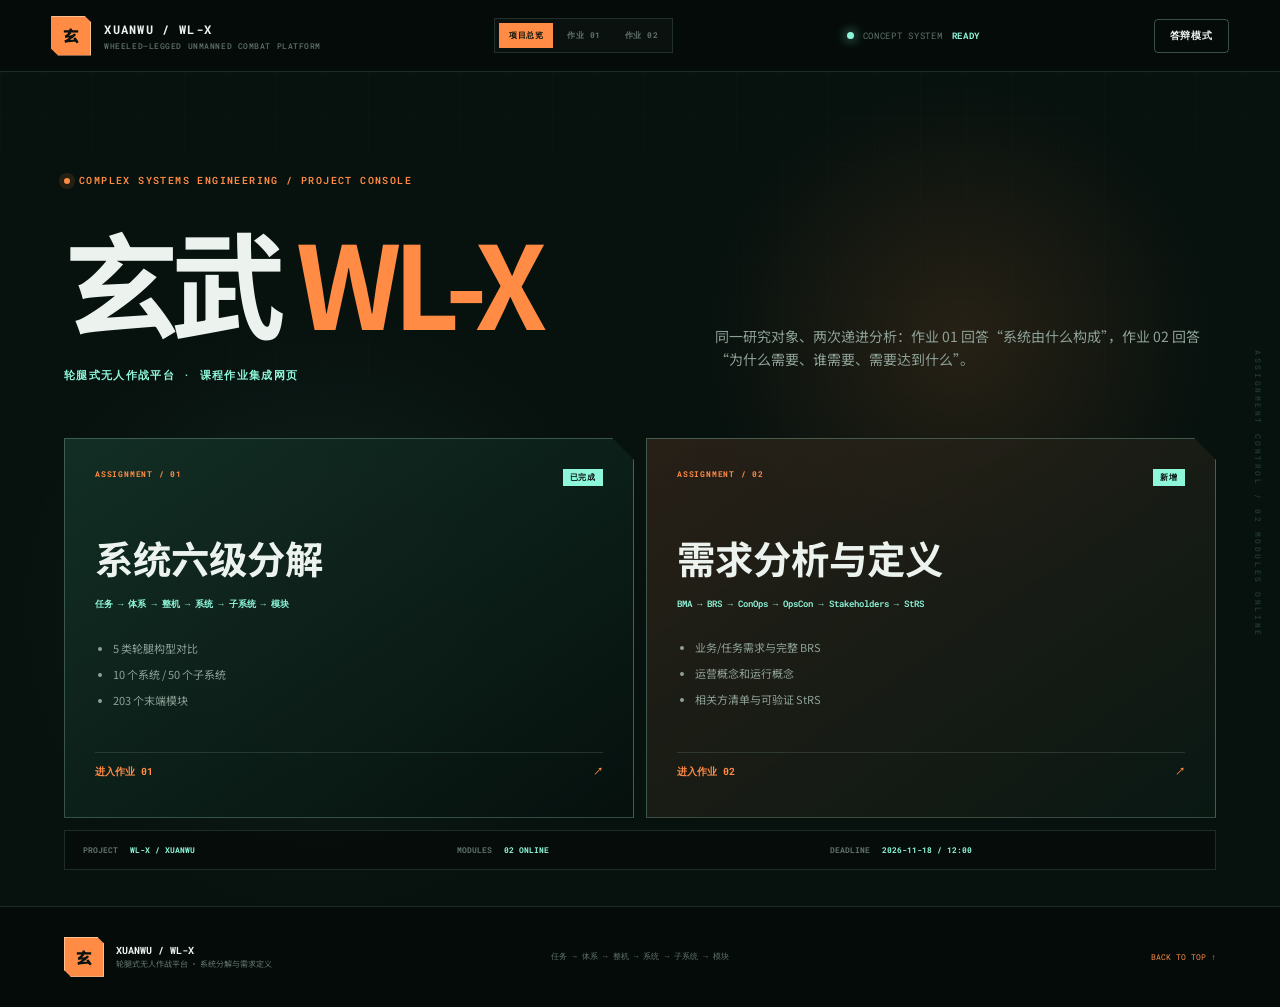
==== commit e9dca999: "Add files via upload" ====
--- a/index.html
+++ b/index.html
@@ -3,14 +3,14 @@
 <head>
   <meta charset="utf-8">
   <meta name="viewport" content="width=device-width, initial-scale=1">
-  <meta name="description" content="玄武 WL-X 轮腿式无人作战平台：任务—体系—整机—系统—子系统—模块六级系统工程分解。">
+  <meta name="description" content="玄武 WL-X 轮腿式无人作战平台系统工程作业：六级系统分解、业务/任务分析、BRS、ConOps、OpsCon、相关方与 StRS。">
   <meta name="theme-color" content="#07110e">
   <title>玄武 WL-X｜轮腿式无人作战平台</title>
   <link rel="icon" href="assets/favicon.svg" type="image/svg+xml">
   <link rel="stylesheet" href="styles.css">
   <script src="script.js" defer></script>
 </head>
-<body>
+<body data-view="hub">
   <a class="skip-link" href="#main">跳到正文</a>
 
   <header class="topbar">
@@ -18,11 +18,16 @@
       <span class="brand-emblem">玄</span>
       <span class="brand-copy"><b>XUANWU / WL-X</b><small>WHEELED–LEGGED UNMANNED COMBAT PLATFORM</small></span>
     </a>
+    <nav class="assignment-switch" aria-label="作业模块切换">
+      <button type="button" class="active" data-view-target="hub">项目总览</button>
+      <button type="button" data-view-target="module1">作业 01</button>
+      <button type="button" data-view-target="module2">作业 02</button>
+    </nav>
     <div class="top-status"><i></i><span>CONCEPT SYSTEM</span><b>READY</b></div>
     <button class="command-button" id="presentationButton" type="button" aria-pressed="false">答辩模式</button>
   </header>
 
-  <nav class="process-rail" aria-label="六级系统工程流程">
+  <nav class="process-rail module-one" aria-label="作业一六级系统工程流程">
     <a href="#mission" data-step="mission"><span>01</span><b>任务</b><small>MISSION</small></a>
     <a href="#sos" data-step="sos"><span>02</span><b>体系</b><small>SOS</small></a>
     <a href="#vehicle" data-step="vehicle"><span>03</span><b>整机</b><small>VEHICLE</small></a>
@@ -31,8 +36,44 @@
     <a href="#modules" data-step="modules"><span>06</span><b>模块</b><small>MODULES</small></a>
   </nav>
 
+  <nav class="process-rail module-two assignment-two-rail" aria-label="作业二需求定义流程">
+    <a href="#a2-bma" data-step="a2-bma"><span>01</span><b>业务/任务</b><small>BMA</small></a>
+    <a href="#a2-brs" data-step="a2-brs"><span>02</span><b>BRS</b><small>BUSINESS REQS</small></a>
+    <a href="#a2-conops" data-step="a2-conops"><span>03</span><b>运营概念</b><small>CONOPS</small></a>
+    <a href="#a2-opscon" data-step="a2-opscon"><span>04</span><b>运行概念</b><small>OPSCON</small></a>
+    <a href="#a2-stakeholders" data-step="a2-stakeholders"><span>05</span><b>相关方</b><small>STAKEHOLDERS</small></a>
+    <a href="#a2-strs" data-step="a2-strs"><span>06</span><b>StRS</b><small>STAKEHOLDER REQS</small></a>
+  </nav>
+
   <main id="main">
-    <section class="hero" id="top">
+    <section class="assignment-hub" id="top">
+      <div class="hub-gridline"></div>
+      <div class="hub-copy reveal visible">
+        <div class="kicker"><span></span> COMPLEX SYSTEMS ENGINEERING / PROJECT CONSOLE</div>
+        <h1>玄武 <em>WL-X</em></h1>
+        <p class="hub-subtitle">轮腿式无人作战平台 · 课程作业集成网页</p>
+        <p>同一研究对象、两次递进分析：作业 01 回答“系统由什么构成”，作业 02 回答“为什么需要、谁需要、需要达到什么”。</p>
+      </div>
+      <div class="assignment-cards reveal visible">
+        <article class="assignment-card a1" data-open-view="module1" tabindex="0" role="button">
+          <div class="assignment-card-top"><span>ASSIGNMENT / 01</span><b>已完成</b></div>
+          <h2>系统六级分解</h2>
+          <p>任务 → 体系 → 整机 → 系统 → 子系统 → 模块</p>
+          <ul><li>5 类轮腿构型对比</li><li>10 个系统 / 50 个子系统</li><li>203 个末端模块</li></ul>
+          <button type="button">进入作业 01 <span>↗</span></button>
+        </article>
+        <article class="assignment-card a2" data-open-view="module2" tabindex="0" role="button">
+          <div class="assignment-card-top"><span>ASSIGNMENT / 02</span><b>新增</b></div>
+          <h2>需求分析与定义</h2>
+          <p>BMA → BRS → ConOps → OpsCon → Stakeholders → StRS</p>
+          <ul><li>业务/任务需求与完整 BRS</li><li>运营概念和运行概念</li><li>相关方清单与可验证 StRS</li></ul>
+          <button type="button">进入作业 02 <span>↗</span></button>
+        </article>
+      </div>
+      <div class="hub-status"><span>PROJECT</span><b>WL-X / XUANWU</b><span>MODULES</span><b>02 ONLINE</b><span>DEADLINE</span><b>2026-11-18 / 12:00</b></div>
+    </section>
+
+    <section class="hero module-one" id="module1-top">
       <div class="hero-grid">
         <div class="hero-copy reveal">
           <div class="kicker"><span></span> COMPLEX SYSTEMS ENGINEERING / GROUP ASSIGNMENT 01</div>
@@ -93,7 +134,7 @@
       <div class="scroll-cue"><span>SCROLL TO DECOMPOSE</span><i></i></div>
     </section>
 
-    <section class="chapter chapter-mission" id="mission" data-chapter="mission">
+    <section class="chapter chapter-mission module-one" id="mission" data-chapter="mission">
       <div class="chapter-shell">
         <header class="chapter-head reveal">
           <div class="chapter-code"><span>01</span><small>MISSION</small></div>
@@ -132,7 +173,7 @@
       </div>
     </section>
 
-    <section class="chapter chapter-sos" id="sos" data-chapter="sos">
+    <section class="chapter chapter-sos module-one" id="sos" data-chapter="sos">
       <div class="chapter-shell">
         <header class="chapter-head reveal">
           <div class="chapter-code"><span>02</span><small>SYSTEM OF SYSTEMS</small></div>
@@ -160,7 +201,7 @@
       </div>
     </section>
 
-    <section class="chapter chapter-vehicle" id="vehicle" data-chapter="vehicle">
+    <section class="chapter chapter-vehicle module-one" id="vehicle" data-chapter="vehicle">
       <div class="chapter-shell">
         <header class="chapter-head reveal">
           <div class="chapter-code"><span>03</span><small>VEHICLE</small></div>
@@ -230,7 +271,7 @@
       </div>
     </section>
 
-    <section class="chapter chapter-systems" id="systems" data-chapter="systems">
+    <section class="chapter chapter-systems module-one" id="systems" data-chapter="systems">
       <div class="chapter-shell">
         <header class="chapter-head reveal">
           <div class="chapter-code"><span>04</span><small>SYSTEMS</small></div>
@@ -242,7 +283,7 @@
       </div>
     </section>
 
-    <section class="chapter chapter-subsystems" id="subsystems" data-chapter="subsystems">
+    <section class="chapter chapter-subsystems module-one" id="subsystems" data-chapter="subsystems">
       <div class="chapter-shell">
         <header class="chapter-head reveal">
           <div class="chapter-code"><span>05</span><small>SUBSYSTEMS</small></div>
@@ -256,7 +297,7 @@
       </div>
     </section>
 
-    <section class="chapter chapter-modules" id="modules" data-chapter="modules">
+    <section class="chapter chapter-modules module-one" id="modules" data-chapter="modules">
       <div class="chapter-shell">
         <header class="chapter-head reveal">
           <div class="chapter-code"><span>06</span><small>MODULES</small></div>
@@ -280,7 +321,7 @@
       </div>
     </section>
 
-    <section class="references" id="references">
+    <section class="references module-one" id="references">
       <div class="chapter-shell">
         <header class="references-head reveal"><div><p class="overline">REFERENCES / DESIGN BASIS</p><h2>参考文献</h2></div><p>以下资料用于支撑系统工程方法、轮腿构型、运动控制、自主导航与人机权限设计。文中概念指标仍为课程设定。</p></header>
         <ol class="reference-list reveal">
@@ -300,10 +341,147 @@
         </ol>
       </div>
     </section>
+
+    <section class="a2-hero module-two" id="module2-top">
+      <div class="a2-hero-grid chapter-shell">
+        <div class="a2-hero-copy reveal">
+          <div class="kicker"><span></span> COMPLEX SYSTEMS ENGINEERING / GROUP ASSIGNMENT 02</div>
+          <p class="a2-callout">MISSION NEED → STAKEHOLDER REQUIREMENT</p>
+          <h1>需求<br><em>定义战场</em></h1>
+          <p class="a2-lead">围绕轮腿式无人作战平台，依次完成业务/任务分析、BRS、ConOps、OpsCon、相关方识别与 StRS。每一项需求都能回答“为什么需要、谁提出、如何验证”。</p>
+          <div class="hero-actions"><a class="primary-action" href="#a2-bma">开始需求定义 <span>↓</span></a><a class="secondary-action" href="#a2-references">查看本模块依据 [A1–A5]</a></div>
+        </div>
+        <div class="a2-radar reveal" aria-label="作业二需求追溯雷达图">
+          <div class="radar-sweep"></div><div class="radar-core">WL-X<small>SYSTEM OF INTEREST</small></div>
+          <span class="radar-node rn1">战略意图</span><span class="radar-node rn2">任务场景</span><span class="radar-node rn3">使用人员</span><span class="radar-node rn4">保障体系</span><span class="radar-node rn5">安全边界</span><span class="radar-node rn6">验证证据</span>
+          <div class="radar-caption"><b>TRACEABILITY ACTIVE</b><span>BRS → ConOps → OpsCon → StRS</span></div>
+        </div>
+      </div>
+      <div class="a2-doctrine"><span>分析层级</span><b>组织 / 体系 → 关注系统 → 相关方需求</b><span>项目类型</span><b>新研型 · 任务牵引 · 开放式架构</b><span>版本</span><b>CONCEPT / V1.0</b></div>
+    </section>
+
+    <section class="chapter a2-section a2-bma module-two" id="a2-bma" data-chapter="a2-bma">
+      <div class="chapter-shell">
+        <header class="chapter-head reveal"><div class="chapter-code"><span>01</span><small>BMA</small></div><div><p class="overline">业务 / 任务分析</p><h2>先定义问题，<br>再定义系统。</h2></div><p class="chapter-summary"><b>本节回答</b>为什么启动项目？成功意味着什么？候选解决方案边界在哪里？输出业务/任务需求及其可追溯依据。</p></header>
+        <div class="a2-question-strip reveal"><span>WHY / 为什么</span><b>减少人员进入未知、高危、弱通信复杂地形的暴露，同时保持持续侦察与伴随支援能力。</b></div>
+        <div class="bma-grid reveal">
+          <article class="bma-card"><span>01 / PROBLEM SPACE</span><h3>问题与机会空间</h3><ul><li><b>地形矛盾：</b>轮式平台效率高但越障受限，纯腿式平台通过性强但续航与载荷受限。</li><li><b>风险矛盾：</b>侦察信息需求迫使人员靠近危险区，伤亡与决策时延难以兼顾。</li><li><b>体系机会：</b>空地无人节点、战术网络与边缘智能已具备协同基础。</li></ul></article>
+          <article class="bma-card"><span>02 / STRATEGIC INTENT</span><h3>使命、目的与目标</h3><ul><li><b>使命：</b>替代人员先行进入复杂危险区域并形成可信态势产品。</li><li><b>目的：</b>缩短侦察闭环、提升复杂地形覆盖、降低人员暴露。</li><li><b>目标：</b>形成可机动、可感知、可协同、可保障、可安全接管的平台能力。</li></ul></article>
+          <article class="bma-card"><span>03 / SOLUTION SPACE</span><h3>解决方案空间</h3><ul><li>有人侦察分队强化方案</li><li>纯轮式无人平台方案</li><li>纯腿式无人平台方案</li><li class="selected-line">四轮腿无人平台 + 体系协同方案（选定）</li><li>空地异构无人集群方案</li></ul></article>
+        </div>
+        <div class="smart-objectives reveal">
+          <div class="section-label"><span>SMART OBJECTIVES / MOE</span><h3>可度量成功判据</h3><p>指标是课程概念目标，用于形成需求与验证逻辑，并非现实装备参数。</p></div>
+          <div class="objective-grid">
+            <article><span>MOE-01</span><b>人员暴露降低</b><strong>≥ 60%</strong><p>相较有人先遣基线，高危区直接进入人次降低。</p></article>
+            <article><span>MOE-02</span><b>任务完成率</b><strong>≥ 90%</strong><p>典型任务场景中完成侦察产品交付的比例。</p></article>
+            <article><span>MOE-03</span><b>态势时效</b><strong>≤ 120 s</strong><p>发现有效线索至指挥节点接收融合产品的时间。</p></article>
+            <article><span>MOE-04</span><b>复杂地形覆盖</b><strong>≥ 85%</strong><p>规定障碍谱与坡地条件下的任务区域可达率。</p></article>
+            <article><span>MOE-05</span><b>持续任务时间</b><strong>≥ 8 h</strong><p>标准侦察载荷与混合机动剖面下持续工作。</p></article>
+            <article><span>MOE-06</span><b>安全事件</b><strong>0 起</strong><p>未经授权的高风险动作或人员碰撞事故。</p></article>
+          </div>
+        </div>
+        <div class="io-pipeline reveal"><article><span>INPUT</span><b>战略意图 · 威胁环境 · 现有能力 · 法规政策</b></article><i>→</i><article><span>ACTIVITY</span><b>差距分析 · 场景分析 · 方案类比较 · 风险与价值权衡</b></article><i>→</i><article><span>OUTPUT</span><b>BRS · 生命周期概念 · 选定方案类 · 追溯关系</b></article></div>
+      </div>
+    </section>
+
+    <section class="chapter a2-section a2-brs module-two" id="a2-brs" data-chapter="a2-brs">
+      <div class="chapter-shell">
+        <header class="chapter-head reveal"><div class="chapter-code"><span>02</span><small>BRS</small></div><div><p class="overline">Business Requirements Specification</p><h2>完整 BRS：<br>定义项目为何存在。</h2></div><p class="chapter-summary"><b>层级边界</b>BRS 位于组织/业务层，陈述项目应实现的业务结果、政策约束与成功度量，不提前指定详细设计。</p></header>
+        <div class="framework-banner reveal"><b>依据老师资料表 4-1</b><span>ISO/IEC/IEEE 29148:2018 BRS 范例轮廓</span><i>8 章 / 19 个要点 / 全覆盖</i></div>
+        <div class="outline-grid reveal">
+          <details open><summary><span>01</span><b>简介</b><i>5 项</i></summary><div><p><strong>业务目的：</strong>建立可替代人员进入高危复杂地形的无人侦察与伴随支援能力。</p><p><strong>业务范围：</strong>从任务受领、部署、执行、撤收至数据复盘；不包含体系外火力决策。</p><p><strong>业务概况：</strong>面向战术分队的可换载荷无人地面节点。</p><p><strong>定义：</strong>WL-X、BRS、ConOps、OpsCon、StRS 等见术语表。</p><p><strong>主要相关方：</strong>任务指挥员、操作员、伴随分队、保障与研制单位。</p></div></details>
+          <details open><summary><span>02</span><b>参考文献</b><i>5 项</i></summary><div><p>本章教材资料、ISO/IEC/IEEE 29148、ISO/IEC/IEEE 15288、NASA 系统工程手册及人机授权政策文件，详见本模块参考文献。</p></div></details>
+          <details open><summary><span>03</span><b>业务管理需求</b><i>4 项</i></summary><div><p><strong>业务环境：</strong>复杂地形、昼夜、弱 GNSS、通信受限及潜在威胁环境。</p><p><strong>使命/目的/目标：</strong>以人员暴露、任务完成率、态势时效等 MOE 衡量。</p><p><strong>业务模型：</strong>指挥节点下达任务，WL-X 执行，保障体系补能维修，数据进入复盘闭环。</p><p><strong>信息环境：</strong>任务包、地图、图像点云、目标线索、健康状态及审计日志。</p></div></details>
+          <details open><summary><span>04</span><b>业务运行需求</b><i>5 项</i></summary><div><p><strong>过程：</strong>计划—部署—执行—监督—撤收—保障—复盘。</p><p><strong>策略与规则：</strong>最小权限、人在回路、数据分级、失联降级、安全优先。</p><p><strong>约束：</strong>法规、频谱、运输、能源、环境和接口兼容。</p><p><strong>质量：</strong>及时、可信、可用、安全、韧性、可维护。</p><p><strong>结构：</strong>战术指挥、平台、通信导航、伴随分队与保障组织协同。</p></div></details>
+          <details><summary><span>05</span><b>提案系统初步运行概念</b><i>2 项</i></summary><div><p><strong>初步运行概念：</strong>四轮腿平台在操作员监督下自主机动与感知；按待机、部署、任务、降级、撤离、维护模式工作。</p><p><strong>初步运行场景：</strong>正常侦察、通信中继、伤员后送，以及失联、定位退化、动力故障等偏离场景。</p></div></details>
+          <details><summary><span>06</span><b>其他初步生存周期概念</b><i>4 项</i></summary><div><p><strong>采购：</strong>开放接口、分阶段样机与证据驱动验收。</p><p><strong>部署：</strong>车辆运输、任务数据装载、场地标定与联调。</p><p><strong>支持：</strong>模块快换、软件更新、备件与训练保障。</p><p><strong>弃置：</strong>密钥清除、电池与敏感部件合规处置、材料回收。</p></div></details>
+          <details><summary><span>07</span><b>项目约束</b><i>6 项</i></summary><div><p>课程周期与预算；中型运输边界；现有战术网络兼容；开放模块化架构；关键安全链独立；概念指标须通过后续试验修订。</p></div></details>
+          <details><summary><span>08</span><b>附录</b><i>术语</i></summary><div><p><strong>BMA</strong> 业务/任务分析；<strong>BRS</strong> 业务需求规格；<strong>ConOps</strong> 运营概念；<strong>OpsCon</strong> 运行概念；<strong>StRS</strong> 相关方需求规格；<strong>MOE</strong> 有效性度量。</p></div></details>
+        </div>
+        <div class="requirements-block reveal"><div class="section-label"><span>BRS REQUIREMENT BASELINE</span><h3>业务/任务需求基线</h3><p>“应”表示需验证的规定；每条需求保持单一、可追溯，避免写入具体实现方案。</p></div><div class="requirements-table-wrap"><table class="requirements-table"><thead><tr><th>ID</th><th>业务/任务需求</th><th>成功度量</th><th>依据</th></tr></thead><tbody id="brsTableBody"></tbody></table></div></div>
+      </div>
+    </section>
+
+    <section class="chapter a2-section a2-conops module-two" id="a2-conops" data-chapter="a2-conops">
+      <div class="chapter-shell">
+        <header class="chapter-head reveal"><div class="chapter-code"><span>03</span><small>CONOPS</small></div><div><p class="overline">组织 / 体系层运营概念</p><h2>ConOps：看全局，<br>讲清体系如何运营。</h2></div><p class="chapter-summary"><b>层级结论</b>ConOps 面向组织与系统之系统，描述多系统、多组织之间的运营图景、职责和信息流，不聚焦某一台设备的内部设计。</p></header>
+        <div class="conops-scope reveal"><div><span>ORGANIZATION / SoS</span><b>联合任务组织</b><p>任务指挥、有人分队、空地无人节点、通信导航与综合保障共同达成任务效果。</p></div><i>多对多协同</i><div><span>MISSION EFFECT</span><b>可信态势与风险降低</b><p>以任务完成、人员暴露、信息时效和体系韧性评价运营成效。</p></div></div>
+        <div class="operational-timeline reveal">
+          <article><span>PHASE 0</span><b>态势准备</b><p>指挥机构融合情报、定义任务区域、规则和成功判据。</p><small>主责：任务指挥员</small></article>
+          <article><span>PHASE 1</span><b>体系编组</b><p>选择 WL-X、无人机、通信中继与伴随分队，配置载荷和权限。</p><small>主责：任务筹划组</small></article>
+          <article><span>PHASE 2</span><b>前推部署</b><p>保障单元完成运输、补能、地图装载、通信与安全检查。</p><small>主责：保障分队</small></article>
+          <article><span>PHASE 3</span><b>协同执行</b><p>空地节点分区侦察，WL-X 先行探路并向体系共享线索。</p><small>主责：操作员 / 分队</small></article>
+          <article><span>PHASE 4</span><b>决策与处置</b><p>指挥节点融合多源信息；高风险行为由授权人员确认。</p><small>主责：指挥链</small></article>
+          <article><span>PHASE 5</span><b>撤收与学习</b><p>回收平台、维护补给、归档数据并将经验反馈至训练和设计。</p><small>主责：保障 / 研制</small></article>
+        </div>
+        <div class="scenario-grid reveal"><article class="scenario-main"><span>NOMINAL / 正常场景</span><h3>山地—城郊混合区域前沿侦察</h3><ol><li>指挥节点下达区域、时间窗、优先信息需求和交战/安全规则。</li><li>无人机提供越障观察，WL-X 根据地形选择轮式巡航或腿式越障。</li><li>平台形成可通行域、三维地图和目标线索，经操作员复核后进入共享态势。</li><li>伴随分队依据态势调整路线；通信节点按需建立中继。</li><li>达到任务判据或能源阈值后，体系指挥 WL-X 撤离并进入保障闭环。</li></ol></article><article class="scenario-alert"><span>OFF-NOMINAL / 偏离场景</span><h3>通信受阻 + 定位退化</h3><ol><li>网络报告链路下降，指挥节点切换窄带保底链路。</li><li>WL-X 由组合导航进入相对定位，限制速度和任务范围。</li><li>若超出失联时限，平台停止高风险任务并按预案撤至通信恢复点。</li><li>操作员可经独立链路急停；事件与决策完整记录供复盘。</li></ol></article></div>
+      </div>
+    </section>
+
+    <section class="chapter a2-section a2-opscon module-two" id="a2-opscon" data-chapter="a2-opscon">
+      <div class="chapter-shell">
+        <header class="chapter-head reveal"><div class="chapter-code"><span>04</span><small>OPSCON</small></div><div><p class="overline">关注系统层运行概念</p><h2>OpsCon：聚焦 WL-X，<br>讲清它如何被使用。</h2></div><p class="chapter-summary"><b>与 ConOps 的区别</b>OpsCon 以 WL-X 为中心呈“一对多”关系，定义系统边界、外部接口、模式状态、人机分工和正常/异常运行片段；它是需求来源，不是详细设计。</p></header>
+        <div class="scope-comparison reveal"><article><span>CONOPS</span><b>组织 / SoS 层</b><p>多系统、多组织如何共同产生任务效果。</p><small>多对多 · 全局运营图景</small></article><i>≠</i><article class="active"><span>OPSCON</span><b>WL-X 关注系统层</b><p>平台在其环境中如何被操作、监督、保障与退出。</p><small>一对多 · 系统运行图景</small></article></div>
+        <div class="ops-boundary reveal">
+          <div class="external-system"><span>MISSION CONTROL</span><b>任务指挥系统</b><small>任务包 / 授权 / 急停</small></div><div class="external-system"><span>HUMAN TEAM</span><b>操作与伴随人员</b><small>监督 / 接管 / 现场协同</small></div>
+          <div class="soi-core"><span>SYSTEM OF INTEREST</span><b>WL-X</b><p>机动 · 感知 · 自主 · 通信 · 载荷 · 安全</p></div>
+          <div class="external-system"><span>TACTICAL NETWORK</span><b>通信导航体系</b><small>数据链 / 授时 / 定位增强</small></div><div class="external-system"><span>SUPPORT SYSTEM</span><b>运输与综合保障</b><small>补能 / 维修 / 更新 / 训练</small></div>
+        </div>
+        <div class="mode-state reveal"><div class="section-label"><span>MODES & STATES</span><h3>运行模式与安全状态</h3></div><div class="mode-flow"><article><span>M0</span><b>断电封存</b></article><i>→</i><article><span>M1</span><b>待机自检</b></article><i>→</i><article><span>M2</span><b>遥控部署</b></article><i>→</i><article class="hot"><span>M3</span><b>自主任务</b></article><i>→</i><article><span>M4</span><b>降级运行</b></article><i>→</i><article><span>M5</span><b>撤离/驻停</b></article><i>→</i><article><span>M6</span><b>维护保障</b></article></div><p>任一运行模式均可在急停、越界、关键故障或授权撤销时转入独立安全状态。</p></div>
+        <div class="allocation-grid reveal"><article><span>HUMAN RESPONSIBILITY</span><h3>人负责</h3><ul><li>设定任务目的、优先级、禁行区与风险阈值</li><li>批准高风险模式和任何效应释放</li><li>处理歧义线索、接管与任务终止</li><li>确认维修放行及软件/模型版本</li></ul></article><article><span>SYSTEM RESPONSIBILITY</span><h3>系统负责</h3><ul><li>定位、建图、可通行性分析与轨迹执行</li><li>健康监测、故障隔离与安全降级</li><li>传感数据融合、线索标注与日志记录</li><li>在授权包络内自主避障和能量管理</li></ul></article><article><span>NEVER AUTONOMOUS</span><h3>不可自主</h3><ul><li>更改任务目标或扩大任务区域</li><li>绕过安全限制与审计记录</li><li>在身份或授权不确定时执行高风险动作</li><li>自主决定对人员施加致命效应</li></ul></article></div>
+        <div class="lifecycle-concepts reveal"><div class="section-label"><span>LIFE-CYCLE CONCEPTS</span><h3>全寿命运行概念</h3></div><article><span>01</span><b>采购</b><p>开放接口、分阶段鉴定、需求证据链。</p></article><article><span>02</span><b>部署</b><p>运输固定、数据装载、场地标定、联调。</p></article><article><span>03</span><b>运行</b><p>监督自主、模式管理、偏离场景处置。</p></article><article><span>04</span><b>支持</b><p>模块快换、补能、升级、训练与复盘。</p></article><article><span>05</span><b>退役</b><p>数据清除、危险品处置、部件回收。</p></article></div>
+      </div>
+    </section>
+
+    <section class="chapter a2-section a2-stakeholders module-two" id="a2-stakeholders" data-chapter="a2-stakeholders">
+      <div class="chapter-shell">
+        <header class="chapter-head reveal"><div class="chapter-code"><span>05</span><small>STAKEHOLDERS</small></div><div><p class="overline">相关方识别与分析</p><h2>相关方：不仅是用户，<br>而是全寿命影响者。</h2></div><p class="chapter-summary"><b>识别原则</b>覆盖使用、决策、采购、研制、验证、部署、保障、退役、监管及与系统交互或受其影响的外部主体。</p></header>
+        <div class="stakeholder-map reveal" id="stakeholderMap"></div>
+        <div class="stakeholder-table-wrap reveal"><table class="stakeholder-table"><thead><tr><th>ID</th><th>相关方</th><th>角色 / 关注点</th><th>影响力</th><th>参与策略</th></tr></thead><tbody id="stakeholderTableBody"></tbody></table></div>
+        <div class="elicitation-panel reveal"><div class="section-label"><span>ELICITATION PLAN</span><h3>需求获取与冲突解决</h3><p>不同相关方使用不同证据来源，避免仅靠头脑风暴形成“愿望清单”。</p></div><div class="elicitation-grid"><article><b>访谈 / 工作坊</b><p>指挥员、操作员、伴随分队；获取任务目标、规则与痛点。</p></article><article><b>现场观察</b><p>训练、保障与维修流程；识别隐性任务和环境约束。</p></article><article><b>文档审查</b><p>政策、标准、接口、事故与维修记录；建立约束基线。</p></article><article><b>建模 / 仿真</b><p>任务线程、数字样机和人在环试验；验证理解并量化权衡。</p></article><article><b>原型评估</b><p>低保真终端、操纵逻辑与快换载荷；尽早暴露可用性问题。</p></article><article><b>优先级协商</b><p>安全与法规为硬约束；任务价值、成本、进度按 MOE 权衡。</p></article></div></div>
+      </div>
+    </section>
+
+    <section class="chapter a2-section a2-strs module-two" id="a2-strs" data-chapter="a2-strs">
+      <div class="chapter-shell">
+        <header class="chapter-head reveal"><div class="chapter-code"><span>06</span><small>StRS</small></div><div><p class="overline">Stakeholder Requirements Specification</p><h2>完整 StRS：<br>把期望写成可验证需求。</h2></div><p class="chapter-summary"><b>质量目标</b>需求应完整、一致、清晰、单一、可行、设计无关、可验证并双向可追溯；优先级与理由均可查。</p></header>
+        <div class="framework-banner reveal"><b>依据老师资料表 4-5</b><span>StRS 范例轮廓</span><i>8 章 / 全寿命覆盖</i></div>
+        <div class="strs-layout reveal">
+          <div class="strs-outline">
+            <article><span>01</span><div><b>简介</b><p>相关方目的、范围、概况、定义与相关方。</p></div></article>
+            <article><span>02</span><div><b>参考</b><p>标准、政策、BRS、ConOps、OpsCon 与接口资料。</p></div></article>
+            <article><span>03</span><div><b>业务管理需求</b><p>业务环境、使命/目标、业务模型、信息环境。</p></div></article>
+            <article><span>04</span><div><b>系统运行需求</b><p>系统过程、策略规则、约束、运行模式与状态。</p></div></article>
+            <article class="active"><span>05</span><div><b>用户需求</b><p>任务、性能、接口、可用性、安全与保障需求。</p></div></article>
+            <article><span>06</span><div><b>详细生存周期概念</b><p>运行场景、采购、部署、支持与弃置概念。</p></div></article>
+            <article><span>07</span><div><b>项目约束</b><p>成本、进度、技术、法规与现有体系边界。</p></div></article>
+            <article><span>08</span><div><b>附录</b><p>缩写、术语、追溯矩阵与待决问题。</p></div></article>
+          </div>
+          <div class="strs-summary"><span>STAGED BASELINE</span><strong id="strsCount">30</strong><b>条相关方需求</b><p>覆盖任务、机动感知、指控协同、安全、人因、保障与全寿命。</p><dl><div><dt>优先级</dt><dd>Must / Should / Could</dd></div><div><dt>验证方式</dt><dd>试验 / 分析 / 演示 / 检查</dd></div><div><dt>追溯方向</dt><dd>BRS ↔ StRS ↔ 验证证据</dd></div></dl></div>
+        </div>
+        <div class="strs-toolbar reveal"><label><span>⌕</span><input id="strsSearch" type="search" placeholder="搜索需求、相关方、验证方式…"></label><div id="strsFilters"><button type="button" class="active" data-strs-filter="all">全部</button><button type="button" data-strs-filter="mission">任务</button><button type="button" data-strs-filter="mobility">机动感知</button><button type="button" data-strs-filter="safety">安全人因</button><button type="button" data-strs-filter="support">保障全寿命</button></div></div>
+        <div class="requirements-table-wrap strs-table-wrap reveal"><table class="requirements-table strs-table"><thead><tr><th>ID / 类别</th><th>相关方需求</th><th>来源</th><th>优先级</th><th>验证</th><th>追溯</th></tr></thead><tbody id="strsTableBody"></tbody></table></div>
+        <div class="quality-gate reveal"><div class="section-label"><span>REQUIREMENT QUALITY GATE</span><h3>需求质量门</h3></div><ul><li><b>完整</b><span>范围内功能、性能、接口、环境和全寿命均有覆盖。</span></li><li><b>一致</b><span>需求之间及与上位 BRS、场景、政策无冲突。</span></li><li><b>单一</b><span>每条只规定一个核心义务，避免“和/或/但是”串联。</span></li><li><b>清晰</b><span>主语明确、术语统一、阈值与条件无歧义。</span></li><li><b>可行</b><span>在成本、进度、技术和环境边界内可实现。</span></li><li><b>可验证</b><span>预先指定试验、分析、演示或检查及通过准则。</span></li><li><b>设计无关</b><span>描述需要的结果，不提前锁定不必要的技术方案。</span></li><li><b>可追溯</b><span>向上关联 BRS/场景/相关方，向下关联验证证据。</span></li></ul></div>
+        <div class="trace-demo reveal"><span>TRACE / 示例</span><article><small>BRS-04</small><b>复杂地形任务能力</b></article><i>→</i><article><small>场景 N-01</small><b>混合地形前沿侦察</b></article><i>→</i><article><small>StR-MOB-01</small><b>规定障碍谱通过</b></article><i>→</i><article><small>验证 V-MOB-01</small><b>场地通过性试验</b></article></div>
+      </div>
+    </section>
+
+    <section class="references module-two a2-references" id="a2-references">
+      <div class="chapter-shell">
+        <header class="references-head reveal"><div><p class="overline">ASSIGNMENT 02 / REFERENCES</p><h2>参考文献</h2></div><p>本模块以老师提供的第4章为主框架，BRS 与 StRS 目录分别严格对照表4-1和表4-5；其他标准和手册用于补充术语与过程解释。</p></header>
+        <ol class="reference-list reveal">
+          <li id="a2-ref-a1"><span>[A1]</span><p>郭宝柱.《系统工程——基于国际标准过程的研究与实践》第4章“概念定义”. 课程补充资料，重点参照表4-1 BRS 范例轮廓、表4-5 StRS 范例轮廓及 ConOps/OpsCon 论述。</p><b>教师指定资料</b></li>
+          <li><span>[A2]</span><p>ISO/IEC/IEEE. <i>29148:2018 Systems and software engineering — Life cycle processes — Requirements engineering</i>.</p><a href="https://www.iso.org/standard/72089.html" target="_blank" rel="noreferrer">ISO ↗</a></li>
+          <li><span>[A3]</span><p>ISO/IEC/IEEE. <i>15288:2023 Systems and software engineering — System life cycle processes</i>.</p><a href="https://www.iso.org/standard/81702.html" target="_blank" rel="noreferrer">ISO ↗</a></li>
+          <li><span>[A4]</span><p>NASA. <i>NASA Systems Engineering Handbook</i>, Rev. 2, SP-2016-6105.</p><a href="https://www.nasa.gov/wp-content/uploads/2018/09/nasa_systems_engineering_handbook_0.pdf" target="_blank" rel="noreferrer">PDF ↗</a></li>
+          <li><span>[A5]</span><p>NASA. “Stakeholder Expectations Definition,” Systems Engineering Handbook Online.</p><a href="https://www.nasa.gov/reference/4-1-stakeholder-expectations-definition/" target="_blank" rel="noreferrer">NASA ↗</a></li>
+        </ol>
+      </div>
+    </section>
   </main>
 
   <footer>
-    <div class="footer-brand"><span class="brand-emblem">玄</span><p><b>XUANWU / WL-X</b><small>轮腿式无人作战平台 · 概念系统工程分解</small></p></div>
+    <div class="footer-brand"><span class="brand-emblem">玄</span><p><b>XUANWU / WL-X</b><small>轮腿式无人作战平台 · 系统分解与需求定义</small></p></div>
     <p>任务 → 体系 → 整机 → 系统 → 子系统 → 模块</p>
     <a href="#top">BACK TO TOP ↑</a>
   </footer>
--- a/styles.css
+++ b/styles.css
@@ -128,14 +128,40 @@
 .reveal{opacity:0;transform:translateY(20px);transition:opacity .65s,transform .65s}.reveal.visible{opacity:1;transform:none}
 .presentation .topbar{opacity:.15}.presentation .topbar:hover{opacity:1}.presentation .chapter{min-height:100vh;display:flex;align-items:center}.presentation .chapter-shell{width:100%}
 
+/* Assignment console and view routing */
+body[data-view="hub"] .module-one,body[data-view="hub"] .module-two{display:none}
+body[data-view="module1"] .assignment-hub,body[data-view="module1"] .module-two{display:none}
+body[data-view="module2"] .assignment-hub,body[data-view="module2"] .module-one{display:none}
+.assignment-switch{display:flex;gap:4px;padding:4px;background:rgba(255,255,255,.025);border:1px solid var(--line)}
+.assignment-switch button{padding:7px 10px;color:var(--dim);background:transparent;border:0;cursor:pointer;font:700 8px var(--mono);letter-spacing:.06em;transition:.2s}
+.assignment-switch button:hover{color:var(--text)}.assignment-switch button.active{color:var(--night);background:var(--orange)}
+.assignment-hub{position:relative;min-height:calc(100vh - 72px);overflow:hidden;padding:clamp(70px,8vw,120px) clamp(22px,5vw,80px) 36px;background:radial-gradient(circle at 75% 32%,rgba(255,139,69,.13),transparent 23%),radial-gradient(circle at 25% 65%,rgba(142,246,217,.08),transparent 28%),#07110e}
+.assignment-hub::before{content:"";position:absolute;inset:0;opacity:.26;background-image:linear-gradient(rgba(142,246,217,.06) 1px,transparent 1px),linear-gradient(90deg,rgba(142,246,217,.06) 1px,transparent 1px);background-size:46px 46px;mask-image:linear-gradient(to bottom,#000,transparent 92%)}
+.assignment-hub::after{content:"ASSIGNMENT CONTROL / 02 MODULES ONLINE";position:absolute;right:22px;top:50%;color:rgba(142,246,217,.17);font:700 8px var(--mono);letter-spacing:.32em;transform:rotate(90deg) translateX(50%);transform-origin:right center}
+.hub-copy,.assignment-cards,.hub-status{position:relative;z-index:2;max-width:1500px;margin-left:auto;margin-right:auto}.hub-copy{display:grid;grid-template-columns:1fr .8fr;align-items:end;gap:24px}.hub-copy h1{grid-column:1;margin-top:18px}.hub-subtitle{grid-column:1;margin:12px 0 0;color:var(--cyan);font:700 11px var(--mono);letter-spacing:.12em}.hub-copy>p:last-child{grid-column:2;grid-row:2 / 4;max-width:560px;margin:0 0 12px;color:var(--muted);font-size:14px}
+.assignment-cards{display:grid;grid-template-columns:1fr 1fr;gap:12px;margin-top:55px}.assignment-card{position:relative;min-height:380px;padding:30px;background:linear-gradient(145deg,rgba(19,47,37,.96),rgba(6,16,13,.96));border:1px solid var(--line-strong);cursor:pointer;transition:.28s;clip-path:polygon(0 0,calc(100% - 22px) 0,100% 22px,100% 100%,0 100%)}.assignment-card::after{content:"";position:absolute;left:0;right:100%;bottom:0;height:4px;background:var(--orange);transition:.28s}.assignment-card:hover,.assignment-card:focus{outline:0;border-color:var(--orange);transform:translateY(-7px);box-shadow:var(--shadow)}.assignment-card:hover::after,.assignment-card:focus::after{right:0}.assignment-card.a2{background:linear-gradient(145deg,rgba(51,37,26,.72),rgba(10,24,19,.97))}.assignment-card-top{display:flex;justify-content:space-between;color:var(--orange);font:700 8px var(--mono);letter-spacing:.1em}.assignment-card-top b{padding:3px 7px;color:var(--night);background:var(--cyan)}.assignment-card h2{margin:40px 0 8px;font-size:clamp(28px,3vw,46px)}.assignment-card>p{color:var(--cyan);font:600 9px var(--mono)}.assignment-card ul{margin:28px 0 38px;padding-left:18px;color:var(--muted);font-size:11px}.assignment-card li{margin:8px 0}.assignment-card button{position:absolute;left:30px;bottom:26px;display:flex;justify-content:space-between;width:calc(100% - 60px);padding:12px 0;color:var(--orange);background:transparent;border:0;border-top:1px solid var(--line);cursor:pointer;text-align:left;font:700 10px var(--mono)}
+.hub-status{display:grid;grid-template-columns:auto 1fr auto 1fr auto 1fr;gap:12px;margin-top:12px;padding:14px 18px;background:rgba(5,11,9,.84);border:1px solid var(--line);font:700 8px var(--mono)}.hub-status span{color:var(--dim)}.hub-status b{color:var(--cyan)}
+
+/* Assignment 02 */
+.assignment-two-rail a::after{background:var(--cyan)}.assignment-two-rail a:hover::after,.assignment-two-rail a.active::after{box-shadow:0 0 18px var(--cyan)}
+.a2-hero{position:relative;min-height:calc(100vh - 166px);overflow:hidden;padding:clamp(76px,8vw,130px) clamp(22px,5vw,80px) 80px;background:radial-gradient(circle at 70% 45%,rgba(142,246,217,.12),transparent 28%),linear-gradient(140deg,#050b09,#0b1a15 65%,#1a130e)}
+.a2-hero::before{content:"";position:absolute;inset:0;background:repeating-radial-gradient(circle at 72% 48%,transparent 0 58px,rgba(142,246,217,.045) 59px 60px),linear-gradient(rgba(142,246,217,.03) 1px,transparent 1px),linear-gradient(90deg,rgba(142,246,217,.03) 1px,transparent 1px);background-size:auto,40px 40px,40px 40px}.a2-hero-grid{position:relative;z-index:2;display:grid;grid-template-columns:.9fr 1.1fr;align-items:center;gap:60px}.a2-hero-grid>*{min-width:0}.a2-callout{margin:44px 0 0;color:var(--cyan);font:700 9px var(--mono);letter-spacing:.2em}.a2-hero h1{font-size:clamp(62px,7.5vw,116px);line-height:.92}.a2-hero h1 em{font-size:.66em}.a2-lead{max-width:720px;margin:28px 0 0;color:var(--muted);font-size:16px;overflow-wrap:anywhere}.a2-radar{position:relative;aspect-ratio:1;max-width:650px;justify-self:center;width:100%;border:1px solid rgba(142,246,217,.17);border-radius:50%;background:repeating-radial-gradient(circle,transparent 0 74px,rgba(142,246,217,.11) 75px 76px),linear-gradient(90deg,transparent 49.9%,rgba(142,246,217,.12) 50%,transparent 50.1%),linear-gradient(transparent 49.9%,rgba(142,246,217,.12) 50%,transparent 50.1%)}.a2-radar::before,.a2-radar::after{content:"";position:absolute;inset:14%;border:1px dashed rgba(142,246,217,.2);border-radius:50%}.a2-radar::after{inset:32%}.radar-sweep{position:absolute;inset:0;border-radius:50%;background:conic-gradient(from -15deg,rgba(142,246,217,.26),transparent 13%,transparent 100%);animation:radarSweep 7s linear infinite}.radar-core{position:absolute;z-index:2;left:50%;top:50%;display:grid;place-items:center;width:122px;height:122px;color:var(--night);background:var(--orange);border-radius:50%;transform:translate(-50%,-50%);font:800 27px var(--mono);box-shadow:0 0 45px rgba(255,139,69,.2)}.radar-core small{font:700 6px var(--mono)}.radar-node{position:absolute;z-index:2;padding:6px 9px;background:#0c1e17;border:1px solid var(--line-strong);font-size:9px}.rn1{left:7%;top:20%}.rn2{right:4%;top:25%}.rn3{right:3%;top:58%}.rn4{right:23%;bottom:6%}.rn5{left:11%;bottom:18%}.rn6{left:2%;top:50%}.radar-caption{position:absolute;left:20%;right:20%;bottom:-8px;padding:9px 12px;background:#06100d;border:1px solid var(--line-strong);text-align:center}.radar-caption b,.radar-caption span{display:block}.radar-caption b{color:var(--cyan);font:700 8px var(--mono)}.radar-caption span{margin-top:4px;color:var(--dim);font-size:8px}.a2-doctrine{position:absolute;z-index:3;left:0;right:0;bottom:0;display:grid;grid-template-columns:auto 1fr auto 1fr auto 1fr;gap:12px;padding:13px clamp(22px,5vw,80px);background:rgba(5,11,9,.9);border-top:1px solid var(--line);font:700 8px var(--mono)}.a2-doctrine span{color:var(--dim)}.a2-doctrine b{color:var(--cyan)}
+@keyframes radarSweep{to{transform:rotate(360deg)}}
+.a2-section{background:#07110e}.a2-section:nth-of-type(even){background:#091611}.a2-section .chapter-head{margin-bottom:38px}.a2-question-strip{display:grid;grid-template-columns:180px 1fr;align-items:center;gap:20px;margin-bottom:14px;padding:20px 24px;background:var(--orange);color:var(--night);clip-path:polygon(0 0,calc(100% - 18px) 0,100% 18px,100% 100%,0 100%)}.a2-question-strip span{font:800 9px var(--mono)}.a2-question-strip b{font-size:17px}.bma-grid{display:grid;grid-template-columns:repeat(3,1fr);gap:10px}.bma-card{min-height:350px;padding:28px;background:#10231b;border:1px solid var(--line)}.bma-card>span,.section-label>span{color:var(--orange);font:700 8px var(--mono);letter-spacing:.09em}.bma-card h3{margin:28px 0 20px;font-size:21px}.bma-card ul{margin:0;padding-left:18px;color:var(--muted);font-size:11px}.bma-card li{margin:14px 0}.selected-line{color:var(--cyan);font-weight:700}.smart-objectives{margin-top:14px;display:grid;grid-template-columns:280px 1fr;background:#0c1d17;border:1px solid var(--line-strong)}.section-label{padding:26px}.section-label h3{margin:22px 0 8px;font-size:23px;line-height:1.2}.section-label p{margin:0;color:var(--dim);font-size:10px}.objective-grid{display:grid;grid-template-columns:repeat(3,1fr)}.objective-grid article{min-height:180px;padding:22px;border-left:1px solid var(--line);border-bottom:1px solid var(--line)}.objective-grid span,.objective-grid b,.objective-grid strong{display:block}.objective-grid span{color:var(--orange);font:700 8px var(--mono)}.objective-grid b{margin-top:20px;font-size:12px}.objective-grid strong{margin-top:4px;color:var(--cyan);font:800 27px var(--mono)}.objective-grid p{margin:10px 0 0;color:var(--dim);font-size:9px}.io-pipeline{display:grid;grid-template-columns:1fr auto 1fr auto 1fr;align-items:center;gap:12px;margin-top:14px}.io-pipeline article{min-height:120px;padding:20px;background:#10231b;border-top:2px solid var(--cyan)}.io-pipeline span,.io-pipeline b{display:block}.io-pipeline span{color:var(--orange);font:700 8px var(--mono)}.io-pipeline b{margin-top:24px;font-size:11px}.io-pipeline i{color:var(--orange);font-style:normal}
+.a2-brs{background:#0a1712}.framework-banner{display:flex;align-items:center;gap:18px;padding:14px 18px;margin-bottom:12px;background:rgba(255,139,69,.09);border:1px solid rgba(255,139,69,.35)}.framework-banner b{color:var(--orange);font-size:11px}.framework-banner span{color:var(--muted);font-size:10px}.framework-banner i{margin-left:auto;color:var(--cyan);font:700 8px var(--mono);font-style:normal}.outline-grid{display:grid;grid-template-columns:1fr 1fr;gap:8px}.outline-grid details{background:#10231b;border:1px solid var(--line)}.outline-grid summary{list-style:none;display:grid;grid-template-columns:42px 1fr auto;align-items:center;gap:9px;padding:16px;cursor:pointer}.outline-grid summary::-webkit-details-marker{display:none}.outline-grid summary span{color:var(--orange);font:700 10px var(--mono)}.outline-grid summary b{font-size:13px}.outline-grid summary i{color:var(--dim);font:700 8px var(--mono);font-style:normal}.outline-grid details>div{padding:0 18px 16px;border-top:1px solid var(--line)}.outline-grid p{margin:12px 0 0;color:var(--muted);font-size:10px}.outline-grid strong{color:var(--text)}.requirements-block{margin-top:22px;border:1px solid var(--line-strong);background:#0b1a15}.requirements-block>.section-label{display:grid;grid-template-columns:1fr 1fr;align-items:end}.requirements-block>.section-label span{grid-column:1}.requirements-block>.section-label h3{grid-column:1;margin-bottom:0}.requirements-block>.section-label p{grid-column:2;grid-row:1 / 3}.requirements-table-wrap{overflow:auto}.requirements-table{width:100%;min-width:900px;border-collapse:collapse}.requirements-table th,.requirements-table td{padding:13px 14px;border-top:1px solid var(--line);border-right:1px solid var(--line);vertical-align:top;text-align:left;font-size:9px}.requirements-table th{color:var(--dim);background:#08130f;font:700 8px var(--mono)}.requirements-table td:first-child{color:var(--orange);font:700 8px var(--mono);white-space:nowrap}.requirements-table td:nth-child(3){color:var(--cyan)}
+.a2-conops{background:#06100d}.conops-scope{display:grid;grid-template-columns:1fr auto 1fr;align-items:center;gap:25px;padding:28px;background:linear-gradient(90deg,#10231b,#0a1712);border:1px solid var(--line-strong)}.conops-scope div{padding:15px}.conops-scope span,.conops-scope b{display:block}.conops-scope span{color:var(--orange);font:700 8px var(--mono)}.conops-scope b{margin-top:12px;font-size:22px}.conops-scope p{margin:8px 0 0;color:var(--muted);font-size:10px}.conops-scope i{padding:9px 14px;color:var(--night);background:var(--cyan);font:800 9px var(--mono);font-style:normal}.operational-timeline{display:grid;grid-template-columns:repeat(6,1fr);gap:5px;margin-top:14px}.operational-timeline article{position:relative;min-height:270px;padding:20px;background:#10231b;border-top:2px solid var(--orange)}.operational-timeline article::after{content:"→";position:absolute;right:-10px;top:50%;z-index:2;color:var(--orange)}.operational-timeline article:last-child::after{display:none}.operational-timeline span,.operational-timeline b,.operational-timeline small{display:block}.operational-timeline span{color:var(--orange);font:700 8px var(--mono)}.operational-timeline b{margin-top:34px;font-size:15px}.operational-timeline p{color:var(--muted);font-size:9px}.operational-timeline small{position:absolute;left:20px;bottom:18px;color:var(--cyan);font-size:8px}.scenario-grid{display:grid;grid-template-columns:1.3fr .7fr;gap:10px;margin-top:14px}.scenario-grid article{padding:30px;background:#0d2119;border:1px solid var(--line)}.scenario-grid>article>span{color:var(--orange);font:700 8px var(--mono)}.scenario-grid h3{margin:25px 0 20px;font-size:22px}.scenario-grid ol{padding-left:20px;color:var(--muted);font-size:10px}.scenario-grid li{margin:11px 0}.scenario-alert{border-color:rgba(255,139,69,.55)!important;background:linear-gradient(145deg,#241810,#0c1d17)!important}
+.a2-opscon{background:#0a1712}.scope-comparison{display:grid;grid-template-columns:1fr auto 1fr;align-items:center;gap:16px}.scope-comparison article{padding:26px;background:#10231b;border:1px solid var(--line)}.scope-comparison article.active{border-color:var(--orange);box-shadow:inset 3px 0 var(--orange)}.scope-comparison span,.scope-comparison b,.scope-comparison small{display:block}.scope-comparison span{color:var(--orange);font:700 8px var(--mono)}.scope-comparison b{margin-top:18px;font-size:20px}.scope-comparison p{color:var(--muted);font-size:10px}.scope-comparison small{color:var(--cyan);font:700 8px var(--mono)}.scope-comparison>i{color:var(--orange);font:800 28px var(--mono);font-style:normal}.ops-boundary{margin-top:14px;display:grid;grid-template-columns:1fr 1.25fr 1fr;grid-template-rows:1fr 1fr;gap:9px;min-height:430px;padding:26px;background:radial-gradient(circle,rgba(142,246,217,.09),transparent 27%),linear-gradient(rgba(142,246,217,.035) 1px,transparent 1px),linear-gradient(90deg,rgba(142,246,217,.035) 1px,transparent 1px);background-size:auto,36px 36px,36px 36px;border:1px solid var(--line)}.external-system,.soi-core{display:flex;flex-direction:column;justify-content:center;padding:24px;background:rgba(9,25,19,.94);border:1px solid var(--line-strong)}.external-system:nth-child(2){grid-column:3}.external-system:nth-child(4){grid-row:2}.external-system:nth-child(5){grid-column:3;grid-row:2}.soi-core{grid-column:2;grid-row:1 / 3;align-items:center;text-align:center;color:var(--night);background:var(--orange);clip-path:polygon(0 0,calc(100% - 22px) 0,100% 22px,100% 100%,22px 100%,0 calc(100% - 22px))}.external-system span,.soi-core span{color:var(--orange);font:700 8px var(--mono)}.soi-core span{color:#61300f}.external-system b{margin-top:15px;font-size:14px}.external-system small{margin-top:7px;color:var(--dim);font-size:8px}.soi-core b{font:800 48px var(--mono)}.soi-core p{font-size:11px}.mode-state{margin-top:14px;background:#10231b;border:1px solid var(--line)}.mode-state>.section-label{display:flex;align-items:end;gap:20px}.mode-state>.section-label h3{margin:0}.mode-flow{display:grid;grid-template-columns:1fr auto 1fr auto 1fr auto 1fr auto 1fr auto 1fr auto 1fr;align-items:center;gap:6px;padding:0 24px}.mode-flow article{padding:15px;background:#091611;border:1px solid var(--line)}.mode-flow article.hot{border-color:var(--orange);background:rgba(255,139,69,.1)}.mode-flow span,.mode-flow b{display:block}.mode-flow span{color:var(--orange);font:700 8px var(--mono)}.mode-flow b{margin-top:8px;font-size:10px}.mode-flow i{color:var(--orange);font-style:normal}.mode-state>p{padding:0 24px 18px;color:var(--dim);font-size:9px}.allocation-grid{display:grid;grid-template-columns:repeat(3,1fr);gap:9px;margin-top:14px}.allocation-grid article{padding:26px;background:#10231b;border-top:2px solid var(--cyan)}.allocation-grid article:last-child{border-top-color:var(--orange);background:linear-gradient(145deg,#261910,#10231b)}.allocation-grid span{color:var(--orange);font:700 8px var(--mono)}.allocation-grid h3{margin:18px 0;font-size:19px}.allocation-grid ul{padding-left:18px;color:var(--muted);font-size:10px}.allocation-grid li{margin:9px 0}.lifecycle-concepts{display:grid;grid-template-columns:250px repeat(5,1fr);margin-top:14px;background:#0b1a15;border:1px solid var(--line)}.lifecycle-concepts .section-label{border-right:1px solid var(--line)}.lifecycle-concepts article{padding:22px;border-right:1px solid var(--line)}.lifecycle-concepts article>span{color:var(--orange);font:700 9px var(--mono)}.lifecycle-concepts article b{display:block;margin-top:22px}.lifecycle-concepts article p{color:var(--dim);font-size:9px}
+.a2-stakeholders{background:#06100d}.stakeholder-map{display:grid;grid-template-columns:repeat(4,1fr);gap:7px}.stakeholder-map article{min-height:125px;padding:18px;background:#10231b;border:1px solid var(--line)}.stakeholder-map article span{color:var(--orange);font:700 8px var(--mono)}.stakeholder-map article b{display:block;margin-top:15px;font-size:12px}.stakeholder-map article small{color:var(--dim);font-size:8px}.stakeholder-table-wrap{margin-top:14px;overflow:auto;border:1px solid var(--line-strong)}.stakeholder-table{width:100%;min-width:900px;border-collapse:collapse}.stakeholder-table th,.stakeholder-table td{padding:13px;border-bottom:1px solid var(--line);border-right:1px solid var(--line);font-size:9px;text-align:left;vertical-align:top}.stakeholder-table th{color:var(--dim);background:#08130f;font:700 8px var(--mono)}.stakeholder-table td:first-child{color:var(--orange);font:700 8px var(--mono)}.influence-high{color:var(--orange)}.influence-medium{color:var(--cyan)}.elicitation-panel{display:grid;grid-template-columns:280px 1fr;margin-top:14px;background:#0b1a15;border:1px solid var(--line)}.elicitation-grid{display:grid;grid-template-columns:repeat(3,1fr)}.elicitation-grid article{padding:20px;border-left:1px solid var(--line);border-bottom:1px solid var(--line)}.elicitation-grid b{font-size:11px}.elicitation-grid p{margin:8px 0 0;color:var(--dim);font-size:9px}
+.a2-strs{background:#0a1712}.strs-layout{display:grid;grid-template-columns:1.35fr .65fr;gap:10px}.strs-outline{display:grid;grid-template-columns:1fr 1fr;gap:6px}.strs-outline article{display:grid;grid-template-columns:42px 1fr;gap:10px;padding:15px;background:#10231b;border:1px solid var(--line)}.strs-outline article.active{border-color:var(--orange);background:rgba(255,139,69,.09)}.strs-outline>article>span{color:var(--orange);font:700 10px var(--mono)}.strs-outline b{font-size:12px}.strs-outline p{margin:5px 0 0;color:var(--dim);font-size:8px}.strs-summary{padding:28px;background:var(--orange);color:var(--night);clip-path:polygon(0 0,calc(100% - 20px) 0,100% 20px,100% 100%,0 100%)}.strs-summary>span{font:800 8px var(--mono)}.strs-summary strong{display:block;margin-top:35px;font:900 80px var(--mono);line-height:.8}.strs-summary>b{font-size:16px}.strs-summary>p{margin:20px 0;font-size:10px}.strs-summary dl{margin:0;border-top:1px solid rgba(7,17,14,.3)}.strs-summary dl div{display:grid;grid-template-columns:70px 1fr;padding:8px 0;border-bottom:1px solid rgba(7,17,14,.22);font-size:8px}.strs-summary dt{font-weight:800}.strs-toolbar{display:grid;grid-template-columns:1fr auto;gap:12px;margin-top:18px}.strs-toolbar label{display:flex;align-items:center;gap:10px;padding:10px 14px;background:#10231b;border:1px solid var(--line-strong)}.strs-toolbar label span{color:var(--orange);font-size:17px}.strs-toolbar input{width:100%;color:var(--text);background:transparent;border:0;outline:0}.strs-toolbar>div{display:flex;gap:4px;overflow:auto}.strs-toolbar button{padding:9px 10px;white-space:nowrap;color:var(--muted);background:transparent;border:1px solid var(--line);cursor:pointer;font-size:8px}.strs-toolbar button.active{color:var(--night);background:var(--cyan);border-color:var(--cyan)}.strs-table-wrap{margin-top:10px;max-height:780px;border:1px solid var(--line-strong)}.strs-table{min-width:1180px}.strs-table thead{position:sticky;z-index:2;top:0}.strs-table td:nth-child(3){color:var(--muted)}.strs-table td:nth-child(4),.strs-table td:nth-child(5){white-space:nowrap}.priority-must{color:var(--orange);font-weight:700}.priority-should{color:var(--cyan);font-weight:700}.quality-gate{display:grid;grid-template-columns:270px 1fr;margin-top:18px;background:#0b1a15;border:1px solid var(--line)}.quality-gate ul{list-style:none;margin:0;padding:0;display:grid;grid-template-columns:repeat(4,1fr)}.quality-gate li{padding:20px;border-left:1px solid var(--line);border-bottom:1px solid var(--line)}.quality-gate li b,.quality-gate li span{display:block}.quality-gate li b{color:var(--cyan);font-size:12px}.quality-gate li span{margin-top:8px;color:var(--dim);font-size:8px}.trace-demo{display:grid;grid-template-columns:auto 1fr auto 1fr auto 1fr auto 1fr;align-items:center;gap:8px;margin-top:14px;padding:18px;background:#10231b;border:1px solid var(--line-strong)}.trace-demo>span{color:var(--orange);font:700 8px var(--mono)}.trace-demo article{padding:11px;background:#07110e;border:1px solid var(--line)}.trace-demo small,.trace-demo b{display:block}.trace-demo small{color:var(--orange);font:700 7px var(--mono)}.trace-demo b{margin-top:5px;font-size:9px}.trace-demo i{color:var(--orange);font-style:normal}.a2-references .reference-list b{color:#b95120;font:700 9px var(--mono);text-align:right}
+
 @media(max-width:1180px){
-  .hero-grid{grid-template-columns:1fr}.hero-copy{max-width:900px}.hero-machine{min-height:560px}.chapter-head{grid-template-columns:90px 1fr}.chapter-summary{grid-column:2}.mission-command{grid-template-columns:1fr}.mission-stack{grid-template-columns:1fr 1fr}.type-grid{grid-template-columns:repeat(2,1fr)}.type-card:last-child{grid-column:span 2}.selection-matrix,.vehicle-baseline{grid-template-columns:1fr}.matrix-title,.baseline-title{border-right:0;border-bottom:1px solid rgba(17,32,25,.15)}.subsystem-explorer{grid-template-columns:260px 1fr}.trace-chain{grid-template-columns:1fr auto 1fr auto 1fr}.trace-chain article:nth-of-type(n+4),.trace-chain i:nth-of-type(n+3){margin-top:5px}
+  .hero-grid{grid-template-columns:1fr}.hero-copy{max-width:900px}.hero-machine{min-height:560px}.chapter-head{grid-template-columns:90px 1fr}.chapter-summary{grid-column:2}.mission-command{grid-template-columns:1fr}.mission-stack{grid-template-columns:1fr 1fr}.type-grid{grid-template-columns:repeat(2,1fr)}.type-card:last-child{grid-column:span 2}.selection-matrix,.vehicle-baseline{grid-template-columns:1fr}.matrix-title,.baseline-title{border-right:0;border-bottom:1px solid rgba(17,32,25,.15)}.subsystem-explorer{grid-template-columns:260px 1fr}.trace-chain{grid-template-columns:1fr auto 1fr auto 1fr}.trace-chain article:nth-of-type(n+4),.trace-chain i:nth-of-type(n+3){margin-top:5px}.a2-hero-grid{grid-template-columns:1fr}.a2-radar{max-width:560px}.operational-timeline{grid-template-columns:repeat(3,1fr)}.operational-timeline article:nth-child(3)::after{display:none}.lifecycle-concepts{grid-template-columns:1fr repeat(5,1fr)}.lifecycle-concepts .section-label{grid-column:1 / -1;border-right:0;border-bottom:1px solid var(--line)}.quality-gate{grid-template-columns:1fr}.quality-gate .section-label{border-bottom:1px solid var(--line)}.trace-demo{grid-template-columns:1fr auto 1fr auto 1fr auto 1fr}.trace-demo>span{grid-column:1 / -1}
 }
 @media(max-width:840px){
-  html{scroll-padding-top:128px}.top-status{display:none}.brand-copy small{display:none}.process-rail{top:72px;height:62px;padding:0;overflow:auto}.process-rail a{min-width:112px;grid-template-columns:20px 1fr;padding:0 10px}.process-rail b{font-size:13px}.hero{min-height:auto;padding-left:18px;padding-right:18px}.hero-machine{min-height:430px}.hud-label,.svg-callout{display:none}.ring-b{width:430px;height:430px}.ring-a{width:330px;height:330px}.telemetry{left:0;right:0}.chapter{padding-left:18px;padding-right:18px}.chapter-head{grid-template-columns:72px 1fr;gap:18px}.chapter-code{min-height:80px;padding:12px}.chapter-code span{font-size:25px}.chapter-summary{grid-column:1 / -1}.mission-chain{grid-template-columns:1fr}.mission-chain>i{transform:rotate(90deg);text-align:center}.sos-map{height:auto;padding:12px;display:grid;grid-template-columns:1fr 1fr}.sos-core,.sos-node,.n1,.n2,.n3,.n4,.n5,.n6{position:static;width:auto;height:auto;min-height:130px;transform:none}.sos-core{grid-column:span 2;clip-path:none}.sos-lines{display:none}.interface-grid{grid-template-columns:1fr 1fr}.systems-grid{grid-template-columns:1fr}.system-overview{grid-template-columns:66px 1fr}.subsystem-explorer{grid-template-columns:1fr}.system-tabs{display:flex;overflow:auto;border-right:0;border-bottom:1px solid var(--line)}.system-tabs button{min-width:170px}.subsystem-row{grid-template-columns:55px 1fr}.subsystem-modules{grid-column:2}.module-toolbar{grid-template-columns:1fr}.module-filters{overflow:auto}.module-catalog{grid-template-columns:1fr}.module-group[open]{grid-column:span 1}.trace-head{grid-template-columns:1fr}.trace-chain{grid-template-columns:1fr}.trace-chain>i{transform:rotate(90deg);text-align:center}.references-head{grid-template-columns:1fr}.reference-list li{grid-template-columns:42px 1fr}.reference-list a{grid-column:2;text-align:left}.specs{grid-template-columns:1fr 1fr}footer{grid-template-columns:1fr}footer>p{display:none}footer>a{text-align:left}
+  html{scroll-padding-top:128px}.top-status{display:none}.brand-copy small{display:none}.process-rail{top:72px;height:62px;padding:0;overflow:auto}.process-rail a{min-width:112px;grid-template-columns:20px 1fr;padding:0 10px}.process-rail b{font-size:13px}.hero{min-height:auto;padding-left:18px;padding-right:18px}.hero-machine{min-height:430px}.hud-label,.svg-callout{display:none}.ring-b{width:430px;height:430px}.ring-a{width:330px;height:330px}.telemetry{left:0;right:0}.chapter{padding-left:18px;padding-right:18px}.chapter-head{grid-template-columns:72px 1fr;gap:18px}.chapter-code{min-height:80px;padding:12px}.chapter-code span{font-size:25px}.chapter-summary{grid-column:1 / -1}.mission-chain{grid-template-columns:1fr}.mission-chain>i{transform:rotate(90deg);text-align:center}.sos-map{height:auto;padding:12px;display:grid;grid-template-columns:1fr 1fr}.sos-core,.sos-node,.n1,.n2,.n3,.n4,.n5,.n6{position:static;width:auto;height:auto;min-height:130px;transform:none}.sos-core{grid-column:span 2;clip-path:none}.sos-lines{display:none}.interface-grid{grid-template-columns:1fr 1fr}.systems-grid{grid-template-columns:1fr}.system-overview{grid-template-columns:66px 1fr}.subsystem-explorer{grid-template-columns:1fr}.system-tabs{display:flex;overflow:auto;border-right:0;border-bottom:1px solid var(--line)}.system-tabs button{min-width:170px}.subsystem-row{grid-template-columns:55px 1fr}.subsystem-modules{grid-column:2}.module-toolbar{grid-template-columns:1fr}.module-filters{overflow:auto}.module-catalog{grid-template-columns:1fr}.module-group[open]{grid-column:span 1}.trace-head{grid-template-columns:1fr}.trace-chain{grid-template-columns:1fr}.trace-chain>i{transform:rotate(90deg);text-align:center}.references-head{grid-template-columns:1fr}.reference-list li{grid-template-columns:42px 1fr}.reference-list a{grid-column:2;text-align:left}.specs{grid-template-columns:1fr 1fr}footer{grid-template-columns:1fr}footer>p{display:none}footer>a{text-align:left}.topbar{gap:10px}.assignment-switch{margin-left:auto}.assignment-switch button{padding:6px 7px}.hub-copy{grid-template-columns:1fr}.hub-copy>p:last-child{grid-column:1;grid-row:auto}.assignment-cards{grid-template-columns:1fr}.hub-status,.a2-doctrine{grid-template-columns:auto 1fr}.a2-hero{min-height:auto;padding-left:18px;padding-right:18px}.a2-radar{max-width:480px}.bma-grid{grid-template-columns:1fr}.smart-objectives{grid-template-columns:1fr}.objective-grid{grid-template-columns:repeat(2,1fr)}.io-pipeline{grid-template-columns:1fr}.io-pipeline i{transform:rotate(90deg);text-align:center}.outline-grid{grid-template-columns:1fr}.requirements-block>.section-label{display:block}.operational-timeline{grid-template-columns:1fr 1fr}.operational-timeline article:nth-child(3)::after{display:block}.operational-timeline article:nth-child(even)::after{display:none}.scenario-grid{grid-template-columns:1fr}.ops-boundary{grid-template-columns:1fr 1fr;grid-template-rows:auto}.soi-core{grid-column:1 / -1;grid-row:1}.external-system:nth-child(2),.external-system:nth-child(4),.external-system:nth-child(5){grid-column:auto;grid-row:auto}.mode-flow{grid-template-columns:1fr}.mode-flow i{transform:rotate(90deg);text-align:center}.allocation-grid{grid-template-columns:1fr}.lifecycle-concepts{grid-template-columns:1fr 1fr}.lifecycle-concepts .section-label{grid-column:1 / -1}.stakeholder-map{grid-template-columns:1fr 1fr}.elicitation-panel{grid-template-columns:1fr}.elicitation-grid{grid-template-columns:1fr 1fr}.strs-layout{grid-template-columns:1fr}.strs-toolbar{grid-template-columns:1fr}.quality-gate ul{grid-template-columns:1fr 1fr}.a2-references .reference-list b{grid-column:2;text-align:left}
 }
 @media(max-width:560px){
-  .topbar{padding:0 14px}.command-button{display:none}.brand-copy b{font-size:10px}h1{font-size:60px}.hero-lead{font-size:14px}.hero-actions{align-items:flex-start;flex-direction:column}.hero-machine{min-height:360px}.telemetry div{padding:9px 7px}.telemetry b{font-size:7px}.chapter-head{grid-template-columns:1fr}.chapter-code{width:72px}.chapter-summary{grid-column:auto}.chapter-head h2{font-size:37px}.numbered-points,.mission-stack,.interface-grid,.type-grid,.module-content{grid-template-columns:1fr}.type-card:last-child{grid-column:auto}.type-card{min-height:390px}.system-overview{display:block}.system-body{margin-top:15px}.system-points{grid-template-columns:1fr}.system-legend{align-items:flex-start;flex-wrap:wrap}.system-legend p{width:100%;margin:0}.subsystem-panel{padding:16px}.subsystem-panel-head{grid-template-columns:1fr}.subsystem-panel-head p{margin-top:12px}.subsystem-row{grid-template-columns:1fr}.subsystem-modules{grid-column:auto}.specs{grid-template-columns:1fr 1fr}.specs b{font-size:30px}.reference-list p{font-size:10px}
+  .topbar{padding:0 10px}.command-button{display:none}.brand-copy{display:none}.brand-copy b{font-size:10px}h1{font-size:60px}.hero-lead{font-size:14px}.hero-actions{align-items:flex-start;flex-direction:column}.hero-machine{min-height:360px}.telemetry div{padding:9px 7px}.telemetry b{font-size:7px}.chapter-head{grid-template-columns:1fr}.chapter-code{width:72px}.chapter-summary{grid-column:auto}.chapter-head h2{font-size:37px}.numbered-points,.mission-stack,.interface-grid,.type-grid,.module-content{grid-template-columns:1fr}.type-card:last-child{grid-column:auto}.type-card{min-height:390px}.system-overview{display:block}.system-body{margin-top:15px}.system-points{grid-template-columns:1fr}.system-legend{align-items:flex-start;flex-wrap:wrap}.system-legend p{width:100%;margin:0}.subsystem-panel{padding:16px}.subsystem-panel-head{grid-template-columns:1fr}.subsystem-panel-head p{margin-top:12px}.subsystem-row{grid-template-columns:1fr}.subsystem-modules{grid-column:auto}.specs{grid-template-columns:1fr 1fr}.specs b{font-size:30px}.reference-list p{font-size:10px}.assignment-switch{position:absolute;right:10px;top:19px;gap:2px;margin:0}.assignment-switch button:first-child{display:none}.assignment-switch button{font-size:7px}.assignment-hub{padding-left:14px;padding-right:14px}.hub-copy h1{font-size:55px}.assignment-card{padding:22px}.assignment-card button{left:22px;width:calc(100% - 44px)}.a2-hero .kicker{max-width:100%;flex-wrap:wrap;overflow-wrap:anywhere}.a2-hero h1{font-size:52px}.a2-radar{max-width:340px}.radar-node{font-size:7px;padding:4px}.radar-core{width:92px;height:92px;font-size:20px}.a2-question-strip{grid-template-columns:1fr}.objective-grid{grid-template-columns:1fr}.framework-banner{align-items:flex-start;flex-direction:column}.framework-banner i{margin-left:0}.conops-scope,.scope-comparison{grid-template-columns:1fr}.conops-scope>i,.scope-comparison>i{text-align:center}.operational-timeline{grid-template-columns:1fr}.operational-timeline article::after,.operational-timeline article:nth-child(3)::after{display:none}.ops-boundary{grid-template-columns:1fr}.soi-core{grid-column:1}.stakeholder-map,.elicitation-grid,.strs-outline,.quality-gate ul{grid-template-columns:1fr}.strs-summary strong{font-size:62px}.lifecycle-concepts{grid-template-columns:1fr}.trace-demo{grid-template-columns:1fr}.trace-demo i{transform:rotate(90deg);text-align:center}
 }
 @media(prefers-reduced-motion:reduce){html{scroll-behavior:auto}.reveal{opacity:1;transform:none;transition:none}}
 @media print{.topbar,.process-rail,.hero-actions,.module-toolbar,.toast{display:none!important}.hero,.chapter,.references{padding:38px 30px;break-inside:avoid}.reveal{opacity:1;transform:none}.chapter::before{display:none}.module-group:not([open]) .module-content{display:grid}.chapter,.hero{print-color-adjust:exact;-webkit-print-color-adjust:exact}footer{display:none}}
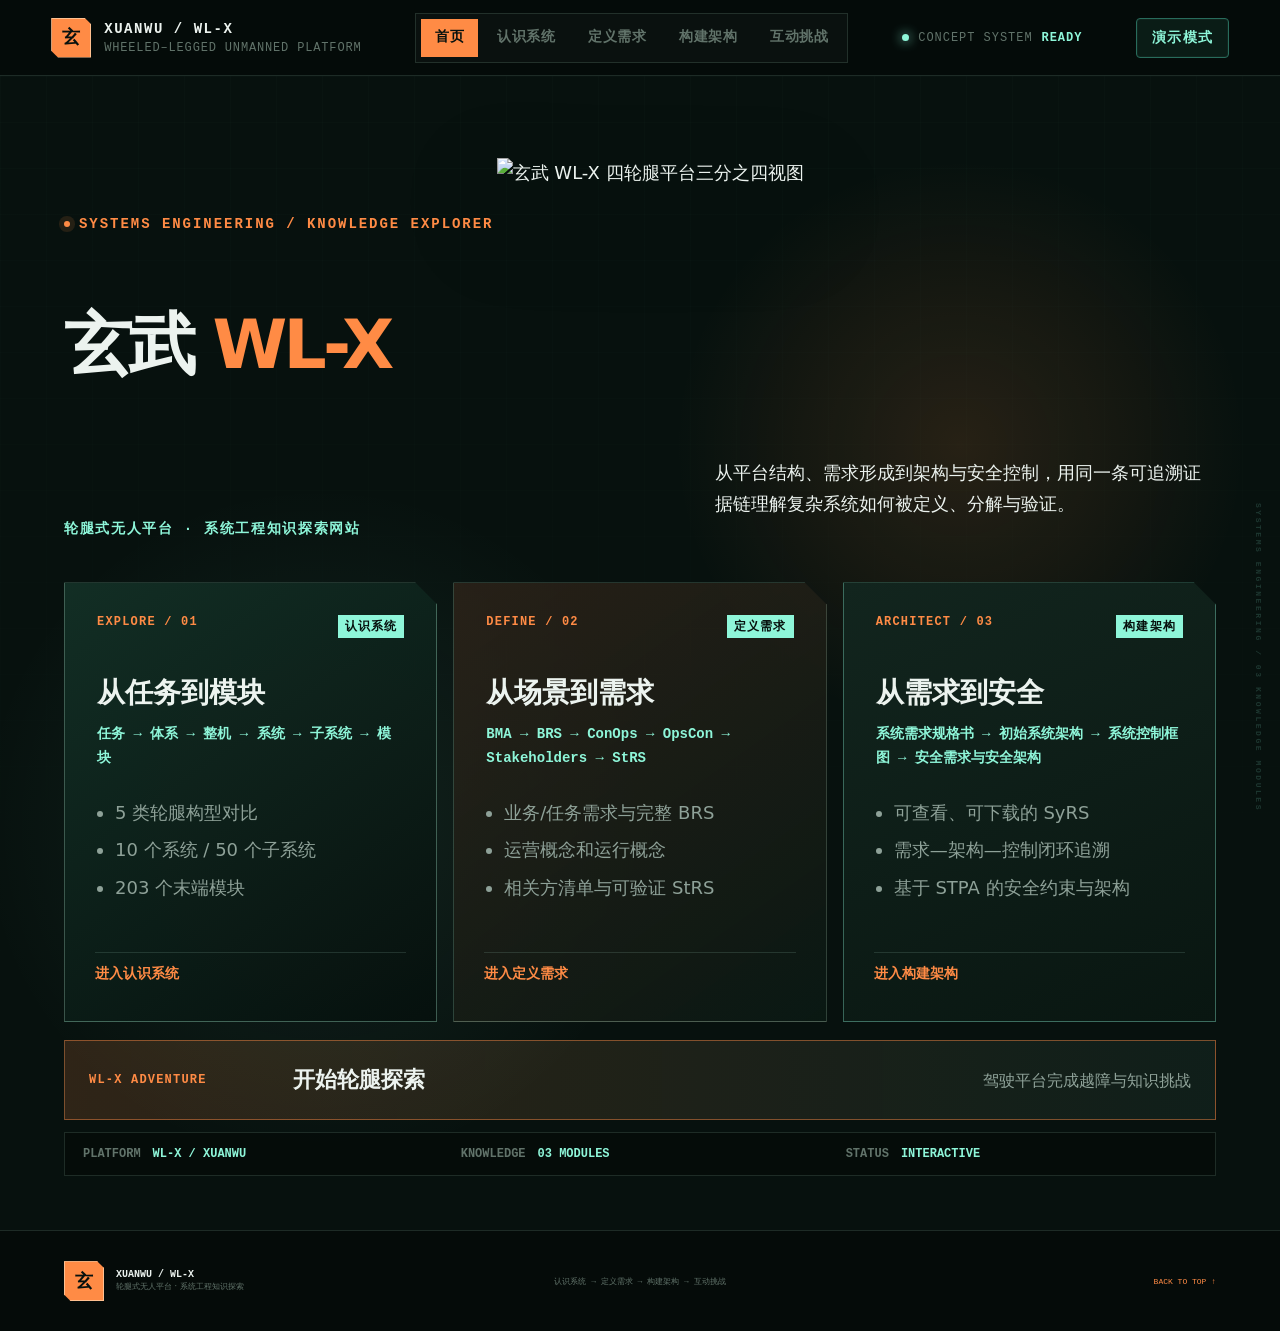
==== commit c495ce65: "Add files via upload" ====
--- a/index.html
+++ b/index.html
@@ -3,12 +3,15 @@
 <head>
   <meta charset="utf-8">
   <meta name="viewport" content="width=device-width, initial-scale=1">
-  <meta name="description" content="玄武 WL-X 轮腿式无人作战平台系统工程作业：六级系统分解、业务/任务分析、BRS、ConOps、OpsCon、相关方与 StRS。">
+  <meta name="description" content="玄武 WL-X 轮腿式无人平台系统工程知识探索网站：认识系统、定义需求、构建架构与互动挑战。">
   <meta name="theme-color" content="#07110e">
   <title>玄武 WL-X｜轮腿式无人作战平台</title>
   <link rel="icon" href="assets/favicon.svg" type="image/svg+xml">
   <link rel="stylesheet" href="styles.css">
+  <link rel="stylesheet" href="v3.css">
+  <script src="data/requirements.js" defer></script>
   <script src="script.js" defer></script>
+  <script src="v3.js" defer></script>
 </head>
 <body data-view="hub">
   <a class="skip-link" href="#main">跳到正文</a>
@@ -16,18 +19,20 @@
   <header class="topbar">
     <a class="brand" href="#top" aria-label="返回首页">
       <span class="brand-emblem">玄</span>
-      <span class="brand-copy"><b>XUANWU / WL-X</b><small>WHEELED–LEGGED UNMANNED COMBAT PLATFORM</small></span>
+      <span class="brand-copy"><b>XUANWU / WL-X</b><small>WHEELED–LEGGED UNMANNED PLATFORM</small></span>
     </a>
-    <nav class="assignment-switch" aria-label="作业模块切换">
-      <button type="button" class="active" data-view-target="hub">项目总览</button>
-      <button type="button" data-view-target="module1">作业 01</button>
-      <button type="button" data-view-target="module2">作业 02</button>
+    <nav class="assignment-switch" aria-label="知识板块切换">
+      <button type="button" class="active" data-view-target="hub">首页</button>
+      <button type="button" data-view-target="module1">认识系统</button>
+      <button type="button" data-view-target="module2">定义需求</button>
+      <button type="button" data-view-target="module3">构建架构</button>
+      <button type="button" data-view-target="game">互动挑战</button>
     </nav>
     <div class="top-status"><i></i><span>CONCEPT SYSTEM</span><b>READY</b></div>
-    <button class="command-button" id="presentationButton" type="button" aria-pressed="false">答辩模式</button>
+    <button class="command-button" id="presentationButton" type="button" aria-pressed="false"><span>演示模式</span></button>
   </header>
 
-  <nav class="process-rail module-one" aria-label="作业一六级系统工程流程">
+  <nav class="process-rail module-one" aria-label="认识系统六级探索流程">
     <a href="#mission" data-step="mission"><span>01</span><b>任务</b><small>MISSION</small></a>
     <a href="#sos" data-step="sos"><span>02</span><b>体系</b><small>SOS</small></a>
     <a href="#vehicle" data-step="vehicle"><span>03</span><b>整机</b><small>VEHICLE</small></a>
@@ -36,7 +41,7 @@
     <a href="#modules" data-step="modules"><span>06</span><b>模块</b><small>MODULES</small></a>
   </nav>
 
-  <nav class="process-rail module-two assignment-two-rail" aria-label="作业二需求定义流程">
+  <nav class="process-rail module-two assignment-two-rail" aria-label="定义需求流程">
     <a href="#a2-bma" data-step="a2-bma"><span>01</span><b>业务/任务</b><small>BMA</small></a>
     <a href="#a2-brs" data-step="a2-brs"><span>02</span><b>BRS</b><small>BUSINESS REQS</small></a>
     <a href="#a2-conops" data-step="a2-conops"><span>03</span><b>运营概念</b><small>CONOPS</small></a>
@@ -45,38 +50,54 @@
     <a href="#a2-strs" data-step="a2-strs"><span>06</span><b>StRS</b><small>STAKEHOLDER REQS</small></a>
   </nav>
 
+  <nav class="process-rail module-three" aria-label="构建架构流程">
+    <a href="#a3-syrs" data-step="a3-syrs"><span>01</span><b>系统需求规格书</b><small>SyRS</small></a>
+    <a href="#a3-architecture" data-step="a3-architecture"><span>02</span><b>初始系统架构</b><small>ARCHITECTURE</small></a>
+    <a href="#a3-control" data-step="a3-control"><span>03</span><b>系统控制框图</b><small>CONTROL LOOP</small></a>
+    <a href="#a3-safety" data-step="a3-safety"><span>04</span><b>安全需求与架构</b><small>SAFETY / STPA</small></a>
+  </nav>
+
   <main id="main">
     <section class="assignment-hub" id="top">
       <div class="hub-gridline"></div>
       <div class="hub-copy reveal visible">
-        <div class="kicker"><span></span> COMPLEX SYSTEMS ENGINEERING / PROJECT CONSOLE</div>
+        <div class="kicker"><span></span> SYSTEMS ENGINEERING / KNOWLEDGE EXPLORER</div>
         <h1>玄武 <em>WL-X</em></h1>
-        <p class="hub-subtitle">轮腿式无人作战平台 · 课程作业集成网页</p>
-        <p>同一研究对象、两次递进分析：作业 01 回答“系统由什么构成”，作业 02 回答“为什么需要、谁需要、需要达到什么”。</p>
+        <p class="hub-subtitle">轮腿式无人平台 · 系统工程知识探索网站</p>
+        <p>从平台结构、需求形成到架构与安全控制，用同一条可追溯证据链理解复杂系统如何被定义、分解与验证。</p>
+        <img class="hub-platform" src="assets/vehicles/wlx-platform-cutout.png" alt="玄武 WL-X 四轮腿平台三分之四视图" width="1600" height="1024" fetchpriority="high">
       </div>
       <div class="assignment-cards reveal visible">
         <article class="assignment-card a1" data-open-view="module1" tabindex="0" role="button">
-          <div class="assignment-card-top"><span>ASSIGNMENT / 01</span><b>已完成</b></div>
-          <h2>系统六级分解</h2>
+          <div class="assignment-card-top"><span>EXPLORE / 01</span><b>认识系统</b></div>
+          <h2>从任务到模块</h2>
           <p>任务 → 体系 → 整机 → 系统 → 子系统 → 模块</p>
           <ul><li>5 类轮腿构型对比</li><li>10 个系统 / 50 个子系统</li><li>203 个末端模块</li></ul>
-          <button type="button">进入作业 01 <span>↗</span></button>
+          <button type="button">进入认识系统</button>
         </article>
         <article class="assignment-card a2" data-open-view="module2" tabindex="0" role="button">
-          <div class="assignment-card-top"><span>ASSIGNMENT / 02</span><b>新增</b></div>
-          <h2>需求分析与定义</h2>
+          <div class="assignment-card-top"><span>DEFINE / 02</span><b>定义需求</b></div>
+          <h2>从场景到需求</h2>
           <p>BMA → BRS → ConOps → OpsCon → Stakeholders → StRS</p>
           <ul><li>业务/任务需求与完整 BRS</li><li>运营概念和运行概念</li><li>相关方清单与可验证 StRS</li></ul>
-          <button type="button">进入作业 02 <span>↗</span></button>
+          <button type="button">进入定义需求</button>
         </article>
-      </div>
-      <div class="hub-status"><span>PROJECT</span><b>WL-X / XUANWU</b><span>MODULES</span><b>02 ONLINE</b><span>DEADLINE</span><b>2026-11-18 / 12:00</b></div>
+        <article class="assignment-card a3" data-open-view="module3" tabindex="0" role="button">
+          <div class="assignment-card-top"><span>ARCHITECT / 03</span><b>构建架构</b></div>
+          <h2>从需求到安全</h2>
+          <p>系统需求规格书 → 初始系统架构 → 系统控制框图 → 安全需求与安全架构</p>
+          <ul><li>可查看、可下载的 SyRS</li><li>需求—架构—控制闭环追溯</li><li>基于 STPA 的安全约束与架构</li></ul>
+          <button type="button">进入构建架构</button>
+        </article>
+      </div>
+      <button class="game-entry" type="button" data-view-target="game"><span>WL-X ADVENTURE</span><b>开始轮腿探索</b><small>驾驶平台完成越障与知识挑战</small></button>
+      <div class="hub-status"><span>PLATFORM</span><b>WL-X / XUANWU</b><span>KNOWLEDGE</span><b>03 MODULES</b><span>STATUS</span><b>INTERACTIVE</b></div>
     </section>
 
     <section class="hero module-one" id="module1-top">
       <div class="hero-grid">
         <div class="hero-copy reveal">
-          <div class="kicker"><span></span> COMPLEX SYSTEMS ENGINEERING / GROUP ASSIGNMENT 01</div>
+          <div class="kicker"><span></span> SYSTEMS ENGINEERING / EXPLORE</div>
           <h1>玄武 <em>WL-X</em></h1>
           <p class="hero-title-en">WHEELED–LEGGED UNMANNED COMBAT PLATFORM</p>
           <p class="hero-lead">面向复杂地形前沿侦察与伴随支援的轮腿式无人平台概念方案。以四轮腿独立驱动为机动核心，以多模态感知、任务自治、开放载荷和人在回路为能力骨架。</p>
@@ -86,12 +107,17 @@
           </div>
           <div class="concept-boundary">
             <b>CONCEPT BOUNDARY / 概念边界</b>
-            <p>本页用于课程系统工程分析；所有性能数字均为概念设计目标。致命效应不由平台自主决定，必须经过授权人员确认与独立安全链约束。<a href="#ref-r2">[R2]</a></p>
+            <p>高风险动作由授权人员确认，并接受独立安全链的持续约束。<a href="#ref-r2">[R2]</a></p>
           </div>
         </div>
 
         <div class="hero-machine reveal" aria-label="玄武 WL-X 轮腿平台概念图">
           <div class="hud-ring ring-a"></div><div class="hud-ring ring-b"></div>
+          <img class="hero-platform-image" src="assets/vehicles/wlx-platform-cutout.png" alt="玄武 WL-X 四轮腿平台，包含四个独立轮腿单元、顶部感知桅杆与模块化车体" width="1600" height="1024">
+          <button class="platform-hotspot hotspot-sensor" type="button" data-hotspot="sensor" aria-label="查看感知模块"><span>感知</span></button>
+          <button class="platform-hotspot hotspot-body" type="button" data-hotspot="body" aria-label="查看车体与计算模块"><span>计算</span></button>
+          <button class="platform-hotspot hotspot-leg" type="button" data-hotspot="leg" aria-label="查看轮腿机构"><span>轮腿</span></button>
+          <div class="hotspot-detail" id="hotspotDetail" aria-live="polite"><b>选择平台部件</b><p>点击感知、计算或轮腿热点，查看对应功能与关联需求。</p></div>
           <svg viewBox="0 0 820 570" role="img" aria-labelledby="machineTitle machineDesc">
             <title id="machineTitle">玄武 WL-X 四轮腿无人平台</title>
             <desc id="machineDesc">低矮装甲车体由四组独立轮腿支撑，顶部配置传感桅杆和模块化任务载荷。</desc>
@@ -139,7 +165,7 @@
         <header class="chapter-head reveal">
           <div class="chapter-code"><span>01</span><small>MISSION</small></div>
           <div><p class="overline">第一层 / 为什么存在</p><h2>任务：进入危险区，<br>把信息带回来。</h2></div>
-          <p class="chapter-summary"><b>层级结论</b>平台主任务是复杂地形前沿侦察与持续警戒；通信中继、物资伴随、危险区探测和伤员后送为可换载荷支援任务。</p>
+          <p class="chapter-summary"><b>核心结论</b>平台主任务是复杂地形前沿侦察与持续警戒；通信中继、物资伴随、危险区探测和伤员后送为可换载荷支援任务。</p>
         </header>
 
         <div class="mission-command reveal">
@@ -178,7 +204,7 @@
         <header class="chapter-head reveal">
           <div class="chapter-code"><span>02</span><small>SYSTEM OF SYSTEMS</small></div>
           <div><p class="overline">第二层 / 与谁协同</p><h2>体系：平台是节点，<br>不是孤岛。</h2></div>
-          <p class="chapter-summary"><b>层级结论</b>WL-X 接入战术指挥、通信导航、空地侦察、有人分队、效应与综合保障六类外部系统，核心价值是打通“传感器—决策者—行动单元”。</p>
+          <p class="chapter-summary"><b>核心结论</b>WL-X 接入战术指挥、通信导航、空地侦察、有人分队、效应与综合保障六类外部系统，打通“传感器—决策者—行动单元”。</p>
         </header>
 
         <div class="sos-map reveal">
@@ -206,7 +232,7 @@
         <header class="chapter-head reveal">
           <div class="chapter-code"><span>03</span><small>VEHICLE</small></div>
           <div><p class="overline">第三层 / 选择什么形态</p><h2>整机：先比较构型，<br>再确定平台。</h2></div>
-          <p class="chapter-summary"><b>层级结论</b>轮腿平台并非单一形态。综合载荷、静态稳定、冗余、越障与控制复杂度，本方案选择“四轮腿独立驱动 + 轮端不可转向 + 差速/全身控制”的中型布局。</p>
+          <p class="chapter-summary"><b>核心结论</b>综合载荷、静态稳定、冗余、越障与控制复杂度，WL-X 采用“四轮腿独立驱动 + 轮端不可转向 + 差速/全身控制”的中型布局。</p>
         </header>
 
         <div class="type-intro reveal">
@@ -215,30 +241,35 @@
 
         <div class="type-grid reveal" role="list">
           <article class="type-card" role="listitem">
+            <img class="type-image" src="assets/vehicles/config-two-wheel.webp" alt="两轮平衡腿式平台构型参考图" width="720" height="420" loading="lazy">
             <div class="type-icon two-wheel"><i></i><i></i><span></span></div>
             <span class="type-id">TYPE A</span><h3>两轮平衡腿式</h3>
             <ul><li>优点：小巧、转弯半径小、平地效率高</li><li>局限：静态不稳定、载荷扰动敏感、冗余低</li><li>代表：Ascento 类两轮腿构型 <a href="#ref-r9">[R9]</a></li></ul>
             <b class="fit low">任务适配：低</b>
           </article>
           <article class="type-card selected" role="listitem">
+            <img class="type-image" src="assets/vehicles/config-four-wheel-leg.webp" alt="四轮腿独立驱动平台构型参考图" width="720" height="420" loading="lazy">
             <div class="type-icon four-wheel"><i></i><i></i><i></i><i></i><span></span></div>
             <span class="type-id">TYPE B / SELECTED</span><h3>四轮腿独立驱动</h3>
             <ul><li>优点：稳定、冗余适中、可主动调平和跨越</li><li>局限：关节多、能量与控制耦合复杂</li><li>依据：轮式效率与腿式可达性兼顾 <a href="#ref-r6">[R6]</a></li></ul>
             <b class="fit high">任务适配：高</b>
           </article>
           <article class="type-card" role="listitem">
+            <img class="type-image" src="assets/vehicles/config-six-wheel-leg.webp" alt="六轮腿重载式平台构型参考图" width="720" height="420" loading="lazy">
             <div class="type-icon six-wheel"><i></i><i></i><i></i><i></i><i></i><i></i><span></span></div>
             <span class="type-id">TYPE C</span><h3>六轮腿重载式</h3>
             <ul><li>优点：高载荷、高冗余、软地形接地性好</li><li>局限：尺寸、质量、功耗和维护成本较高</li><li>代表：NASA ATHLETE 轮端肢体 <a href="#ref-r11">[R11]</a></li></ul>
             <b class="fit medium">任务适配：中</b>
           </article>
           <article class="type-card" role="listitem">
+            <img class="type-image" src="assets/vehicles/config-transformable.webp" alt="轮腿变形式平台构型参考图" width="720" height="420" loading="lazy">
             <div class="type-icon transform"><i></i><i></i><i></i><span></span></div>
             <span class="type-id">TYPE D</span><h3>轮腿变形式</h3>
             <ul><li>优点：同一机构切换圆轮与腿形，结构利用率高</li><li>局限：变形可靠性、切换时间和承载边界突出</li><li>代表：Quattroped / OmniWheg <a href="#ref-r10">[R10]</a></li></ul>
             <b class="fit medium">任务适配：中</b>
           </article>
           <article class="type-card" role="listitem">
+            <img class="type-image" src="assets/vehicles/config-passive-wheel.webp" alt="轮足与被动轮式平台构型参考图" width="720" height="420" loading="lazy">
             <div class="type-icon passive"><i></i><i></i><i></i><i></i><span></span></div>
             <span class="type-id">TYPE E</span><h3>轮足 / 被动轮式</h3>
             <ul><li>优点：机构简单、滚行损耗低、质量较小</li><li>局限：制动、坡地速度与精确控制能力受限</li><li>参考：被动轮腿综述 <a href="#ref-r13">[R13]</a></li></ul>
@@ -265,7 +296,7 @@
         </div>
 
         <div class="vehicle-baseline reveal">
-          <div class="baseline-title"><span>WL-X BASELINE</span><h3>四轮腿中型平台概念基线</h3><p>指标仅用于系统分解与接口预算，不代表现实装备性能。</p></div>
+          <div class="baseline-title"><span>WL-X BASELINE</span><h3>四轮腿中型平台设计基线</h3><p>质量、尺寸、能源与载荷指标共同约束系统分解和接口预算。</p></div>
           <div class="specs"><article><span>战斗全重</span><b>≤ 2.4<small> t</small></b></article><article><span>道路速度</span><b>45<small> km/h</small></b></article><article><span>持续任务</span><b>8<small> h</small></b></article><article><span>有效载荷</span><b>350<small> kg</small></b></article><article><span>垂直越障</span><b>0.6<small> m</small></b></article><article><span>涉水深度</span><b>0.8<small> m</small></b></article></div>
         </div>
       </div>
@@ -276,7 +307,7 @@
         <header class="chapter-head reveal">
           <div class="chapter-code"><span>04</span><small>SYSTEMS</small></div>
           <div><p class="overline">第四层 / 能力如何分配</p><h2>系统：十条能力主链，<br>边界清楚。</h2></div>
-          <p class="chapter-summary"><b>层级结论</b>整机划分为 10 个一级系统。每个系统对应一组明确职责和对外接口，避免把设备清单误当作系统架构。</p>
+          <p class="chapter-summary"><b>核心结论</b>整机划分为 10 个一级系统；每个系统均具有明确职责、输入输出与对外接口。</p>
         </header>
         <div class="system-legend reveal"><span><i class="mission-color"></i>任务能力 4</span><span><i class="platform-color"></i>平台基础 4</span><span><i class="assurance-color"></i>安全保障 2</span><p>选择系统可直接跳转到下一层子系统。</p></div>
         <div class="systems-grid" id="systemsGrid"></div>
@@ -288,7 +319,7 @@
         <header class="chapter-head reveal">
           <div class="chapter-code"><span>05</span><small>SUBSYSTEMS</small></div>
           <div><p class="overline">第五层 / 系统如何实现</p><h2>子系统：一项职责，<br>一个清晰边界。</h2></div>
-          <p class="chapter-summary"><b>层级结论</b>10 个系统继续分解为 50 个子系统。此处按系统切换查看，避免一次性展示 50 张无主次的卡片。</p>
+          <p class="chapter-summary"><b>核心结论</b>10 个一级系统分解为 50 个子系统；按上级系统切换即可检查职责承接与接口关系。</p>
         </header>
         <div class="subsystem-explorer reveal">
           <div class="system-tabs" id="systemTabs" role="tablist" aria-label="选择系统"></div>
@@ -302,7 +333,7 @@
         <header class="chapter-head reveal">
           <div class="chapter-code"><span>06</span><small>MODULES</small></div>
           <div><p class="overline">第六层 / 落到可分配单元</p><h2>模块：可采购、可设计、<br>可试验、可替换。</h2></div>
-          <p class="chapter-summary"><b>层级结论</b>模块是本次分解的末端：共 203 项，归属于唯一子系统。通过搜索与类别筛选快速定位，不再用长段落堆叠。</p>
+          <p class="chapter-summary"><b>核心结论</b>203 个末端模块均归属于唯一子系统，并向上追溯至系统职责与任务需要。</p>
         </header>
 
         <div class="module-toolbar reveal">
@@ -323,7 +354,7 @@
 
     <section class="references module-one" id="references">
       <div class="chapter-shell">
-        <header class="references-head reveal"><div><p class="overline">REFERENCES / DESIGN BASIS</p><h2>参考文献</h2></div><p>以下资料用于支撑系统工程方法、轮腿构型、运动控制、自主导航与人机权限设计。文中概念指标仍为课程设定。</p></header>
+        <header class="references-head reveal"><div><p class="overline">REFERENCES / DESIGN BASIS</p><h2>参考文献</h2></div><p>以下资料支撑系统工程方法、轮腿构型、运动控制、自主导航与人机权限设计。</p></header>
         <ol class="reference-list reveal">
           <li id="ref-r1"><span>[R1]</span><p>ISO/IEC/IEEE. <i>ISO/IEC/IEEE 15288:2023 — Systems and software engineering — System life cycle processes</i>, 2023.</p><a href="https://www.iso.org/standard/81702.html" target="_blank" rel="noreferrer">ISO ↗</a></li>
           <li id="ref-r2"><span>[R2]</span><p>U.S. Department of Defense. <i>DoD Directive 3000.09: Autonomy in Weapon Systems</i>, 25 Jan. 2023.</p><a href="https://www.esd.whs.mil/Portals/54/Documents/DD/issuances/dodd/300009p.pdf" target="_blank" rel="noreferrer">PDF ↗</a></li>
@@ -345,13 +376,13 @@
     <section class="a2-hero module-two" id="module2-top">
       <div class="a2-hero-grid chapter-shell">
         <div class="a2-hero-copy reveal">
-          <div class="kicker"><span></span> COMPLEX SYSTEMS ENGINEERING / GROUP ASSIGNMENT 02</div>
+          <div class="kicker"><span></span> SYSTEMS ENGINEERING / DEFINE</div>
           <p class="a2-callout">MISSION NEED → STAKEHOLDER REQUIREMENT</p>
           <h1>需求<br><em>定义战场</em></h1>
           <p class="a2-lead">围绕轮腿式无人作战平台，依次完成业务/任务分析、BRS、ConOps、OpsCon、相关方识别与 StRS。每一项需求都能回答“为什么需要、谁提出、如何验证”。</p>
           <div class="hero-actions"><a class="primary-action" href="#a2-bma">开始需求定义 <span>↓</span></a><a class="secondary-action" href="#a2-references">查看本模块依据 [A1–A5]</a></div>
         </div>
-        <div class="a2-radar reveal" aria-label="作业二需求追溯雷达图">
+        <div class="a2-radar reveal" aria-label="需求定义追溯雷达图">
           <div class="radar-sweep"></div><div class="radar-core">WL-X<small>SYSTEM OF INTEREST</small></div>
           <span class="radar-node rn1">战略意图</span><span class="radar-node rn2">任务场景</span><span class="radar-node rn3">使用人员</span><span class="radar-node rn4">保障体系</span><span class="radar-node rn5">安全边界</span><span class="radar-node rn6">验证证据</span>
           <div class="radar-caption"><b>TRACEABILITY ACTIVE</b><span>BRS → ConOps → OpsCon → StRS</span></div>
@@ -370,7 +401,7 @@
           <article class="bma-card"><span>03 / SOLUTION SPACE</span><h3>解决方案空间</h3><ul><li>有人侦察分队强化方案</li><li>纯轮式无人平台方案</li><li>纯腿式无人平台方案</li><li class="selected-line">四轮腿无人平台 + 体系协同方案（选定）</li><li>空地异构无人集群方案</li></ul></article>
         </div>
         <div class="smart-objectives reveal">
-          <div class="section-label"><span>SMART OBJECTIVES / MOE</span><h3>可度量成功判据</h3><p>指标是课程概念目标，用于形成需求与验证逻辑，并非现实装备参数。</p></div>
+          <div class="section-label"><span>SMART OBJECTIVES / MOE</span><h3>可度量成功判据</h3><p>指标是概念设计目标，用于形成需求与验证逻辑，并非已验证的现实装备参数。</p></div>
           <div class="objective-grid">
             <article><span>MOE-01</span><b>人员暴露降低</b><strong>≥ 60%</strong><p>相较有人先遣基线，高危区直接进入人次降低。</p></article>
             <article><span>MOE-02</span><b>任务完成率</b><strong>≥ 90%</strong><p>典型任务场景中完成侦察产品交付的比例。</p></article>
@@ -387,7 +418,7 @@
     <section class="chapter a2-section a2-brs module-two" id="a2-brs" data-chapter="a2-brs">
       <div class="chapter-shell">
         <header class="chapter-head reveal"><div class="chapter-code"><span>02</span><small>BRS</small></div><div><p class="overline">Business Requirements Specification</p><h2>完整 BRS：<br>定义项目为何存在。</h2></div><p class="chapter-summary"><b>层级边界</b>BRS 位于组织/业务层，陈述项目应实现的业务结果、政策约束与成功度量，不提前指定详细设计。</p></header>
-        <div class="framework-banner reveal"><b>依据老师资料表 4-1</b><span>ISO/IEC/IEEE 29148:2018 BRS 范例轮廓</span><i>8 章 / 19 个要点 / 全覆盖</i></div>
+        <div class="framework-banner reveal"><b>依据参考教材表 4-1</b><span>ISO/IEC/IEEE 29148:2018 BRS 范例轮廓</span><i>8 章 / 19 个要点 / 全覆盖</i></div>
         <div class="outline-grid reveal">
           <details open><summary><span>01</span><b>简介</b><i>5 项</i></summary><div><p><strong>业务目的：</strong>建立可替代人员进入高危复杂地形的无人侦察与伴随支援能力。</p><p><strong>业务范围：</strong>从任务受领、部署、执行、撤收至数据复盘；不包含体系外火力决策。</p><p><strong>业务概况：</strong>面向战术分队的可换载荷无人地面节点。</p><p><strong>定义：</strong>WL-X、BRS、ConOps、OpsCon、StRS 等见术语表。</p><p><strong>主要相关方：</strong>任务指挥员、操作员、伴随分队、保障与研制单位。</p></div></details>
           <details open><summary><span>02</span><b>参考文献</b><i>5 项</i></summary><div><p>本章教材资料、ISO/IEC/IEEE 29148、ISO/IEC/IEEE 15288、NASA 系统工程手册及人机授权政策文件，详见本模块参考文献。</p></div></details>
@@ -395,7 +426,7 @@
           <details open><summary><span>04</span><b>业务运行需求</b><i>5 项</i></summary><div><p><strong>过程：</strong>计划—部署—执行—监督—撤收—保障—复盘。</p><p><strong>策略与规则：</strong>最小权限、人在回路、数据分级、失联降级、安全优先。</p><p><strong>约束：</strong>法规、频谱、运输、能源、环境和接口兼容。</p><p><strong>质量：</strong>及时、可信、可用、安全、韧性、可维护。</p><p><strong>结构：</strong>战术指挥、平台、通信导航、伴随分队与保障组织协同。</p></div></details>
           <details><summary><span>05</span><b>提案系统初步运行概念</b><i>2 项</i></summary><div><p><strong>初步运行概念：</strong>四轮腿平台在操作员监督下自主机动与感知；按待机、部署、任务、降级、撤离、维护模式工作。</p><p><strong>初步运行场景：</strong>正常侦察、通信中继、伤员后送，以及失联、定位退化、动力故障等偏离场景。</p></div></details>
           <details><summary><span>06</span><b>其他初步生存周期概念</b><i>4 项</i></summary><div><p><strong>采购：</strong>开放接口、分阶段样机与证据驱动验收。</p><p><strong>部署：</strong>车辆运输、任务数据装载、场地标定与联调。</p><p><strong>支持：</strong>模块快换、软件更新、备件与训练保障。</p><p><strong>弃置：</strong>密钥清除、电池与敏感部件合规处置、材料回收。</p></div></details>
-          <details><summary><span>07</span><b>项目约束</b><i>6 项</i></summary><div><p>课程周期与预算；中型运输边界；现有战术网络兼容；开放模块化架构；关键安全链独立；概念指标须通过后续试验修订。</p></div></details>
+          <details><summary><span>07</span><b>项目约束</b><i>6 项</i></summary><div><p>研制周期与预算；中型运输边界；现有任务网络兼容；开放模块化架构；关键安全链独立；概念指标须通过后续试验修订。</p></div></details>
           <details><summary><span>08</span><b>附录</b><i>术语</i></summary><div><p><strong>BMA</strong> 业务/任务分析；<strong>BRS</strong> 业务需求规格；<strong>ConOps</strong> 运营概念；<strong>OpsCon</strong> 运行概念；<strong>StRS</strong> 相关方需求规格；<strong>MOE</strong> 有效性度量。</p></div></details>
         </div>
         <div class="requirements-block reveal"><div class="section-label"><span>BRS REQUIREMENT BASELINE</span><h3>业务/任务需求基线</h3><p>“应”表示需验证的规定；每条需求保持单一、可追溯，避免写入具体实现方案。</p></div><div class="requirements-table-wrap"><table class="requirements-table"><thead><tr><th>ID</th><th>业务/任务需求</th><th>成功度量</th><th>依据</th></tr></thead><tbody id="brsTableBody"></tbody></table></div></div>
@@ -414,7 +445,8 @@
           <article><span>PHASE 4</span><b>决策与处置</b><p>指挥节点融合多源信息；高风险行为由授权人员确认。</p><small>主责：指挥链</small></article>
           <article><span>PHASE 5</span><b>撤收与学习</b><p>回收平台、维护补给、归档数据并将经验反馈至训练和设计。</p><small>主责：保障 / 研制</small></article>
         </div>
-        <div class="scenario-grid reveal"><article class="scenario-main"><span>NOMINAL / 正常场景</span><h3>山地—城郊混合区域前沿侦察</h3><ol><li>指挥节点下达区域、时间窗、优先信息需求和交战/安全规则。</li><li>无人机提供越障观察，WL-X 根据地形选择轮式巡航或腿式越障。</li><li>平台形成可通行域、三维地图和目标线索，经操作员复核后进入共享态势。</li><li>伴随分队依据态势调整路线；通信节点按需建立中继。</li><li>达到任务判据或能源阈值后，体系指挥 WL-X 撤离并进入保障闭环。</li></ol></article><article class="scenario-alert"><span>OFF-NOMINAL / 偏离场景</span><h3>通信受阻 + 定位退化</h3><ol><li>网络报告链路下降，指挥节点切换窄带保底链路。</li><li>WL-X 由组合导航进入相对定位，限制速度和任务范围。</li><li>若超出失联时限，平台停止高风险任务并按预案撤至通信恢复点。</li><li>操作员可经独立链路急停；事件与决策完整记录供复盘。</li></ol></article></div>
+        <figure class="scenario-visual reveal"><img src="assets/scenarios/mountain-mission.webp" alt="WL-X 在山地复杂地形执行环境探测任务的场景示意" width="1600" height="900" loading="lazy"><figcaption>任务区域：山地—城郊混合环境。重点监测链路质量、定位完整性与能源余量。</figcaption></figure>
+        <div class="scenario-grid reveal"><article class="scenario-main"><span>NOMINAL / 正常场景</span><h3>山地—城郊混合区域前沿侦察</h3><ol><li>指挥节点下达区域、时间窗、优先信息需求和安全规则。</li><li>无人机提供越障观察，WL-X 根据地形选择轮式巡航或腿式越障。</li><li>平台形成可通行域、三维地图和目标线索，经操作员复核后进入共享态势。</li><li>伴随分队依据态势调整路线；通信节点按需建立中继。</li><li>达到任务判据或能源阈值后，体系指挥 WL-X 撤离并进入保障闭环。</li></ol></article><article class="scenario-alert"><span>OFF-NOMINAL / 偏离场景</span><h3>通信受阻 + 定位退化</h3><ol><li>网络报告链路下降，指挥节点切换窄带保底链路。</li><li>WL-X 由组合导航进入相对定位，限制速度和任务范围。</li><li>若超出失联时限，平台停止高风险任务并按预案撤至通信恢复点。</li><li>操作员可经独立链路急停；事件与决策完整记录供复盘。</li></ol></article></div>
       </div>
     </section>
 
@@ -445,7 +477,7 @@
     <section class="chapter a2-section a2-strs module-two" id="a2-strs" data-chapter="a2-strs">
       <div class="chapter-shell">
         <header class="chapter-head reveal"><div class="chapter-code"><span>06</span><small>StRS</small></div><div><p class="overline">Stakeholder Requirements Specification</p><h2>完整 StRS：<br>把期望写成可验证需求。</h2></div><p class="chapter-summary"><b>质量目标</b>需求应完整、一致、清晰、单一、可行、设计无关、可验证并双向可追溯；优先级与理由均可查。</p></header>
-        <div class="framework-banner reveal"><b>依据老师资料表 4-5</b><span>StRS 范例轮廓</span><i>8 章 / 全寿命覆盖</i></div>
+        <div class="framework-banner reveal"><b>依据参考教材表 4-5</b><span>StRS 范例轮廓</span><i>8 章 / 全寿命覆盖</i></div>
         <div class="strs-layout reveal">
           <div class="strs-outline">
             <article><span>01</span><div><b>简介</b><p>相关方目的、范围、概况、定义与相关方。</p></div></article>
@@ -468,9 +500,9 @@
 
     <section class="references module-two a2-references" id="a2-references">
       <div class="chapter-shell">
-        <header class="references-head reveal"><div><p class="overline">ASSIGNMENT 02 / REFERENCES</p><h2>参考文献</h2></div><p>本模块以老师提供的第4章为主框架，BRS 与 StRS 目录分别严格对照表4-1和表4-5；其他标准和手册用于补充术语与过程解释。</p></header>
+        <header class="references-head reveal"><div><p class="overline">DEFINE / REFERENCES</p><h2>参考文献</h2></div><p>本模块以用户提供教材第4章为框架，BRS 与 StRS 目录分别对照表4-1和表4-5；其他标准和手册用于补充术语与过程解释。</p></header>
         <ol class="reference-list reveal">
-          <li id="a2-ref-a1"><span>[A1]</span><p>郭宝柱.《系统工程——基于国际标准过程的研究与实践》第4章“概念定义”. 课程补充资料，重点参照表4-1 BRS 范例轮廓、表4-5 StRS 范例轮廓及 ConOps/OpsCon 论述。</p><b>教师指定资料</b></li>
+          <li id="a2-ref-a1"><span>[A1]</span><p>郭宝柱.《系统工程——基于国际标准过程的研究与实践》第4章“概念定义”. 用户提供参考资料，重点参照表4-1 BRS 范例轮廓、表4-5 StRS 范例轮廓及 ConOps/OpsCon 论述。</p><b>本地参考资料</b></li>
           <li><span>[A2]</span><p>ISO/IEC/IEEE. <i>29148:2018 Systems and software engineering — Life cycle processes — Requirements engineering</i>.</p><a href="https://www.iso.org/standard/72089.html" target="_blank" rel="noreferrer">ISO ↗</a></li>
           <li><span>[A3]</span><p>ISO/IEC/IEEE. <i>15288:2023 Systems and software engineering — System life cycle processes</i>.</p><a href="https://www.iso.org/standard/81702.html" target="_blank" rel="noreferrer">ISO ↗</a></li>
           <li><span>[A4]</span><p>NASA. <i>NASA Systems Engineering Handbook</i>, Rev. 2, SP-2016-6105.</p><a href="https://www.nasa.gov/wp-content/uploads/2018/09/nasa_systems_engineering_handbook_0.pdf" target="_blank" rel="noreferrer">PDF ↗</a></li>
@@ -478,13 +510,133 @@
         </ol>
       </div>
     </section>
+
+    <section class="a3-hero module-three" id="module3-top" data-chapter="module3-top">
+      <div class="chapter-shell a3-hero-grid">
+        <div class="a3-hero-copy reveal">
+          <div class="kicker"><span></span> SYSTEMS ENGINEERING / ARCHITECT</div>
+          <p class="a3-callout">STAKEHOLDER NEED → VERIFIED SAFE ARCHITECTURE</p>
+          <h1>构建<br><em>可信架构</em></h1>
+          <p class="a3-lead">把 StRS 转换为可验证的 SyRS，再将功能分配给物理单元，并用控制闭环和 STPA 安全约束检查异常场景。每条关系都保留来源、分配与验证方式。</p>
+          <div class="hero-actions"><a class="primary-action" href="#a3-syrs">进入架构链路</a><button class="secondary-action text-button" type="button" data-start-presentation="module3">从本板块演示</button></div>
+        </div>
+        <figure class="a3-exploded reveal" data-lightbox-src="assets/systems/wlx-exploded.webp" tabindex="0" role="button" aria-label="放大查看 WL-X 系统分解图">
+          <img src="assets/systems/wlx-exploded.webp" alt="WL-X 车体、轮腿、感知、通信、能源与计算模块分解示意" width="1400" height="1100" loading="lazy">
+          <figcaption><b>PHYSICAL CONTEXT</b><span>车体、轮腿、感知、通信、能源与计算单元共同构成平台的物理基础。</span></figcaption>
+        </figure>
+      </div>
+    </section>
+
+    <section class="chapter a3-section module-three" id="a3-syrs" data-chapter="a3-syrs">
+      <div class="chapter-shell">
+        <header class="chapter-head reveal"><div class="chapter-code"><span>01</span><small>SyRS</small></div><div><p class="overline">系统需求定义</p><h2>把相关方期望，<br>转成系统可验证的义务。</h2></div><p class="chapter-summary"><b>层级结论</b>SyRS 规定 WL-X 作为关注系统必须实现什么，不预先锁定不必要的设备方案；需求同时关联来源、架构分配和验证证据。</p></header>
+        <div class="syrs-grid reveal">
+          <article><span>SYS-FUN-01</span><b>复杂地形机动</b><p>平台应在规定障碍谱内生成并执行可行轨迹。</p><small>来源 StR-MOB-01 · 验证：场地试验</small></article>
+          <article><span>SYS-PER-02</span><b>状态估计完整性</b><p>系统应输出位置、姿态及对应置信度，并在完整性不足时降级。</p><small>来源 StR-MOB-03 · 验证：注入试验</small></article>
+          <article><span>SYS-INT-03</span><b>任务网络接口</b><p>系统应交换任务包、态势产品、健康状态与审计记录。</p><small>来源 StR-MIS-06 · 验证：接口试验</small></article>
+          <article><span>SYS-SAF-04</span><b>独立紧急停车</b><p>安全监督链应能独立于任务自治软件请求受控停车。</p><small>来源 StR-SAF-03 · 验证：故障注入</small></article>
+          <article><span>SYS-SAF-05</span><b>失联安全处置</b><p>超过预设失联时限时，平台应停止高风险行为并撤离或驻停。</p><small>来源 StR-SAF-05 · 验证：链路中断试验</small></article>
+          <article><span>SYS-QUA-06</span><b>可维护与可审计</b><p>关键模块应支持健康诊断、受控更新、回退与全程事件记录。</p><small>来源 StR-SUP-02/03 · 验证：检查+演示</small></article>
+        </div>
+        <div class="trace-presentation reveal" id="tracePresentation" aria-label="需求追溯链">
+          <div class="trace-stage-head"><div><span>TRACEABILITY / 动态追溯</span><h3>BRS → StRS → SyRS → Architecture → Safety</h3></div><button type="button" id="playTrace">播放追溯</button></div>
+          <div class="trace-path" role="list">
+            <button type="button" data-trace-step="0" role="listitem"><small>BRS-10</small><b>任务连续与韧性</b></button><i aria-hidden="true"></i>
+            <button type="button" data-trace-step="1" role="listitem"><small>StR-SAF-05</small><b>失联进入安全状态</b></button><i aria-hidden="true"></i>
+            <button type="button" data-trace-step="2" role="listitem"><small>SYS-SAF-05</small><b>链路计时与处置</b></button><i aria-hidden="true"></i>
+            <button type="button" data-trace-step="3" role="listitem"><small>SAFETY SUPERVISOR</small><b>独立模式管理器</b></button><i aria-hidden="true"></i>
+            <button type="button" data-trace-step="4" role="listitem"><small>SC-LOSS-02</small><b>阻止失联高风险动作</b></button>
+          </div>
+          <p class="trace-explanation" id="traceExplanation">业务目标首先形成相关方约束：任务不能因链路异常演变为不可控状态。</p>
+        </div>
+      </div>
+    </section>
+
+    <section class="chapter a3-section module-three" id="a3-architecture" data-chapter="a3-architecture">
+      <div class="chapter-shell">
+        <header class="chapter-head reveal"><div class="chapter-code"><span>02</span><small>ARCH</small></div><div><p class="overline">初始系统架构</p><h2>先分配功能，<br>再确定物理协同关系。</h2></div><p class="chapter-summary"><b>架构关系</b>选择任一节点，查看职责、输入输出和关联需求；相关接口与上下游单元将同步高亮。</p></header>
+        <div class="architecture-workbench reveal">
+          <div class="architecture-map" id="architectureMap">
+            <svg class="architecture-lines" id="architectureLines" aria-hidden="true"></svg>
+            <button class="arch-node arch-sensing" type="button" data-arch-node="sensing"><span>S01</span><b>感知与定位</b><small>环境 / 状态 / 完整性</small></button>
+            <button class="arch-node arch-planning" type="button" data-arch-node="planning"><span>S02</span><b>任务与运动规划</b><small>任务分解 / 轨迹</small></button>
+            <button class="arch-node arch-control" type="button" data-arch-node="control"><span>S03</span><b>运动控制</b><small>姿态 / 轮腿协调</small></button>
+            <button class="arch-node arch-network" type="button" data-arch-node="network"><span>S04</span><b>通信与人机接口</b><small>任务 / 监督 / 接管</small></button>
+            <button class="arch-node arch-energy" type="button" data-arch-node="energy"><span>S05</span><b>能源与健康管理</b><small>供电 / 诊断 / 热管理</small></button>
+            <button class="arch-node arch-safety" type="button" data-arch-node="safety"><span>S06</span><b>安全监督</b><small>约束 / 急停 / 降级</small></button>
+            <button class="arch-core" type="button" data-arch-node="platform"><img src="assets/vehicles/wlx-platform-cutout.png" alt="WL-X 平台架构中心节点" width="1600" height="1024"><span>WL-X / SYSTEM OF INTEREST</span></button>
+          </div>
+          <aside class="architecture-detail" id="architectureDetail" aria-live="polite"><span>SELECT A NODE</span><h3>WL-X 关注系统</h3><p>六个逻辑能力域通过受控接口形成完整的感知—决策—执行—反馈闭环。</p><dl><div><dt>输入</dt><dd>任务、环境、健康与人工控制</dd></div><div><dt>输出</dt><dd>机动、态势产品、状态与安全告警</dd></div><div><dt>关联需求</dt><dd>SYS-FUN-01 至 SYS-QUA-06</dd></div></dl></aside>
+        </div>
+      </div>
+    </section>
+
+    <section class="chapter a3-section module-three" id="a3-control" data-chapter="a3-control">
+      <div class="chapter-shell">
+        <header class="chapter-head reveal"><div class="chapter-code"><span>03</span><small>CONTROL</small></div><div><p class="overline">控制闭环与 STPA 安全分析</p><h2>安全不是附加功能，<br>而是对控制行为的约束。</h2></div><p class="chapter-summary"><b>模型边界</b>任务输入经任务控制器、运动规划与执行机构改变平台状态；传感反馈闭合回路，安全监督和人工接管可以限制或覆盖任务控制。</p></header>
+        <div class="control-board reveal" id="controlBoard">
+          <div class="control-scenarios" role="tablist" aria-label="选择控制与安全场景">
+            <button type="button" class="active" data-safety-scenario="normal">正常运行</button>
+            <button type="button" data-safety-scenario="comms">通信中断</button>
+            <button type="button" data-safety-scenario="perception">感知异常</button>
+            <button type="button" data-safety-scenario="estop">紧急停车</button>
+          </div>
+          <div class="control-flow" id="controlFlow">
+            <article data-control-node="mission"><span>01</span><b>任务输入</b><small>目标 / 区域 / 约束</small></article><i></i>
+            <article data-control-node="controller"><span>02</span><b>任务控制器</b><small>模式 / 任务分解</small></article><i></i>
+            <article data-control-node="planner"><span>03</span><b>运动规划</b><small>路径 / 速度 / 姿态</small></article><i></i>
+            <article data-control-node="actuator"><span>04</span><b>执行机构</b><small>轮端 / 关节 / 制动</small></article><i></i>
+            <article data-control-node="plant"><span>05</span><b>平台与环境</b><small>运动 / 接触 / 扰动</small></article><i></i>
+            <article data-control-node="feedback"><span>06</span><b>状态反馈</b><small>位置 / 姿态 / 健康</small></article>
+            <article class="safety-supervisor" data-control-node="safety"><span>SAFETY</span><b>安全监督器</b><small>包络检查 · 降级 · 驻停</small></article>
+            <article class="human-control" data-control-node="human"><span>HUMAN</span><b>人工监督 / 独立急停</b><small>授权 · 接管 · 任务终止</small></article>
+          </div>
+          <div class="safety-state" id="safetyState" aria-live="polite"><span>NOMINAL</span><h3>正常任务闭环</h3><p>任务控制器在授权包络内规划运动；安全监督器持续检查速度、地形置信度、链路与健康状态。</p><ul><li>状态：M3 自主任务</li><li>约束：规划轨迹不得超出可通行域和授权区域</li><li>响应：保持闭环控制并持续审计</li></ul></div>
+        </div>
+        <div class="stpa-strip reveal"><article><span>LOSS</span><b>L-01 人员或设备受损</b></article><article><span>HAZARD</span><b>H-02 不可信状态下继续高速运动</b></article><article><span>UCA</span><b>UCA-04 应限速时未下发限速控制</b></article><article><span>CONSTRAINT</span><b>SC-04 完整性不足时必须降级或停车</b></article></div>
+      </div>
+    </section>
+
+    <section class="references module-three a3-references" id="a3-references">
+      <div class="chapter-shell"><header class="references-head reveal"><div><p class="overline">ARCHITECT / REFERENCES</p><h2>方法依据</h2></div><p>架构定义与安全分析分别依据系统生命周期过程、需求工程方法、用户提供教材第5章与 STPA Handbook。</p></header><ol class="reference-list reveal"><li><span>[B1]</span><p>ISO/IEC/IEEE 15288:2023 — System life cycle processes.</p><a href="https://www.iso.org/standard/81702.html" target="_blank" rel="noreferrer">ISO</a></li><li><span>[B2]</span><p>ISO/IEC/IEEE 29148:2018 — Requirements engineering.</p><a href="https://www.iso.org/standard/72089.html" target="_blank" rel="noreferrer">ISO</a></li><li><span>[B3]</span><p>Leveson, N.; Thomas, J. STPA Handbook, 2018.</p><a href="https://psas.scripts.mit.edu/home/get_file.php?name=STPA_handbook.pdf" target="_blank" rel="noreferrer">MIT</a></li><li><span>[B4]</span><p>郭宝柱.《系统工程——基于国际标准过程的研究与实践》第5章“系统定义”. 用户提供本地参考资料。</p><b>本地资料</b></li></ol></div>
+    </section>
+
+    <section class="game-module" id="game-top">
+      <div class="game-intro"><div><p class="overline">WL-X ADVENTURE / 四域验证任务</p><h2>驾驶 WL-X，<br>完成四域验证。</h2><p>依次验证轮腿机动、需求判定、架构控制与安全约束。每个知识终端对应网站中的一条工程结论，全部通过后护送平台返回基地。</p></div><div class="game-level-list"><span>01 轮腿机动域</span><span>02 需求判定域</span><span>03 架构控制域</span><span>04 安全约束域</span></div></div>
+      <div class="game-shell" id="gameShell">
+        <div class="game-hud"><span>关卡 <b id="gameLevel">1 / 4</b></span><span>分数 <b id="gameScore">0000</b></span><span>知识正确率 <b id="gameAccuracy">—</b></span><button type="button" id="gamePause">暂停</button><button type="button" id="gameRestart">重开本关</button></div>
+        <div class="game-viewport" id="gameViewport">
+          <canvas id="gameCanvas" width="960" height="540" aria-label="WL-X 横版闯关游戏画布"></canvas>
+          <div class="game-start" id="gameStart"><p>WL-X ADVENTURE</p><h3>轮腿探索之旅</h3><span>A / D 或 ← / → 移动 · W / ↑ / Space 跳跃 · E 交互</span><button type="button" id="gameStartButton">开始挑战</button></div>
+          <div class="game-question" id="gameQuestion" hidden role="dialog" aria-modal="true" aria-labelledby="gameQuestionTitle"><span id="gameQuestionMeta">CHECKPOINT</span><h3 id="gameQuestionTitle"></h3><div id="gameOptions"></div><p id="gameFeedback" aria-live="polite"></p><div><button type="button" id="gameSubmit">提交答案</button><button type="button" id="gameContinue" hidden>继续挑战</button></div></div>
+          <div class="game-complete" id="gameComplete" hidden><span>MISSION COMPLETE</span><h3>知识探索完成</h3><div id="gameResult"></div><button type="button" id="gameReplay">重新挑战</button></div>
+        </div>
+        <div class="game-mobile-controls" aria-label="触控游戏控制"><button type="button" data-game-control="left">向左</button><button type="button" data-game-control="right">向右</button><button type="button" data-game-control="jump">跳跃</button><button type="button" data-game-control="interact">交互</button></div>
+        <p class="game-objective" id="gameObjective">目标：越过障碍，到达知识终端并解锁出口。</p>
+      </div>
+    </section>
   </main>
 
   <footer>
-    <div class="footer-brand"><span class="brand-emblem">玄</span><p><b>XUANWU / WL-X</b><small>轮腿式无人作战平台 · 系统分解与需求定义</small></p></div>
-    <p>任务 → 体系 → 整机 → 系统 → 子系统 → 模块</p>
+    <div class="footer-brand"><span class="brand-emblem">玄</span><p><b>XUANWU / WL-X</b><small>轮腿式无人平台 · 系统工程知识探索</small></p></div>
+    <p>认识系统 → 定义需求 → 构建架构 → 互动挑战</p>
     <a href="#top">BACK TO TOP ↑</a>
   </footer>
+  <section class="presentation-shell" id="presentationShell" aria-hidden="true" aria-label="演示模式">
+    <div class="presentation-scan" aria-hidden="true"></div>
+    <header class="presentation-header"><div><span>WL-X / PRESENTATION MODE</span><b id="presentationChapterTitle">演示模式</b></div><button type="button" id="presentationExitTop">退出演示</button></header>
+    <div class="presentation-stage" id="presentationStage"></div>
+    <nav class="presentation-controls" aria-label="演示控制栏">
+      <button type="button" id="presentationPrev" aria-label="上一页">上一页</button>
+      <button type="button" id="presentationNext" aria-label="下一页">下一页</button>
+      <button type="button" id="presentationAutoplay" aria-pressed="false">自动播放</button>
+      <button type="button" id="presentationReplay">重播动画</button>
+      <div class="presentation-progress"><span id="presentationProgressText">1 / 1</span><i><b id="presentationProgressBar"></b></i></div>
+      <button type="button" id="presentationFullscreen">全屏</button>
+      <button type="button" id="presentationExit">退出演示</button>
+    </nav>
+  </section>
+  <div class="media-lightbox" id="mediaLightbox" hidden role="dialog" aria-modal="true" aria-label="图片大图预览"><button type="button" id="mediaLightboxClose" aria-label="关闭大图">关闭</button><img id="mediaLightboxImage" alt=""></div>
   <div class="toast" id="toast" role="status" aria-live="polite"></div>
 </body>
 </html>
--- a/styles.css
+++ b/styles.css
@@ -1,5 +1,3 @@
-@import url('https://fonts.googleapis.com/css2?family=Noto+Sans+SC:wght@400;500;600;700;800;900&family=Roboto+Mono:wght@500;600;700&display=swap');
-
 :root {
   --void: #050b09;
   --night: #07110e;
@@ -165,3 +163,104 @@
 }
 @media(prefers-reduced-motion:reduce){html{scroll-behavior:auto}.reveal{opacity:1;transform:none;transition:none}}
 @media print{.topbar,.process-rail,.hero-actions,.module-toolbar,.toast{display:none!important}.hero,.chapter,.references{padding:38px 30px;break-inside:avoid}.reveal{opacity:1;transform:none}.chapter::before{display:none}.module-group:not([open]) .module-content{display:grid}.chapter,.hero{print-color-adjust:exact;-webkit-print-color-adjust:exact}footer{display:none}}
+
+/* 2026 visual-system and presentation-mode upgrade */
+body[data-view="hub"] .module-one,
+body[data-view="hub"] .module-two,
+body[data-view="hub"] .module-three,
+body[data-view="hub"] .game-module{display:none}
+body[data-view="module1"] .assignment-hub,
+body[data-view="module1"] .module-two,
+body[data-view="module1"] .module-three,
+body[data-view="module1"] .game-module{display:none}
+body[data-view="module2"] .assignment-hub,
+body[data-view="module2"] .module-one,
+body[data-view="module2"] .module-three,
+body[data-view="module2"] .game-module{display:none}
+body[data-view="module3"] .assignment-hub,
+body[data-view="module3"] .module-one,
+body[data-view="module3"] .module-two,
+body[data-view="module3"] .game-module{display:none}
+body[data-view="game"] .assignment-hub,
+body[data-view="game"] .module-one,
+body[data-view="game"] .module-two,
+body[data-view="game"] .module-three{display:none}
+
+.command-button{position:relative;overflow:hidden;color:var(--cyan);background:#0a1c16;border-color:#286c5c;box-shadow:inset 0 0 0 1px rgba(142,246,217,.04);transition:color .35s,border-color .35s,box-shadow .35s,transform .2s}
+.command-button::before{content:"";position:absolute;inset:-1px;background:linear-gradient(100deg,transparent 0 38%,rgba(142,246,217,.35) 48%,transparent 58%);transform:translateX(-140%);transition:transform .55s}
+.command-button span{position:relative;z-index:1}
+.command-button:hover{color:var(--text);background:#0a1c16;border-color:var(--cyan);box-shadow:0 0 22px rgba(142,246,217,.18),inset 0 0 16px rgba(142,246,217,.06)}
+.command-button:hover::before,.command-button.is-scanning::before{transform:translateX(140%)}
+.command-button:active{transform:translateY(1px)}
+
+.assignment-hub{padding-bottom:54px}
+.assignment-hub::after{content:"SYSTEMS ENGINEERING / 03 KNOWLEDGE MODULES"}
+.hub-copy{position:relative;max-width:1540px;margin:0 auto;min-height:360px}
+.hub-copy>p:not(.hub-subtitle){max-width:680px}
+.hub-platform{position:absolute;z-index:0;right:-2%;bottom:-30px;width:min(58vw,840px);max-height:410px;object-fit:contain;object-position:right bottom;filter:drop-shadow(0 36px 45px rgba(0,0,0,.55));pointer-events:none}
+.hub-copy>*:not(.hub-platform){position:relative;z-index:1}
+.assignment-cards{position:relative;z-index:2;grid-template-columns:repeat(3,minmax(0,1fr));max-width:1540px}
+.assignment-card{min-height:430px}
+.assignment-card.a3{background:linear-gradient(155deg,#12251e,#091611);border-color:rgba(142,246,217,.35)}
+.assignment-card button{font-size:12px}
+.game-entry{position:relative;z-index:2;width:min(100%,1540px);margin:18px auto 0;display:grid;grid-template-columns:180px 1fr auto;align-items:center;gap:24px;padding:20px 24px;color:var(--text);text-align:left;background:linear-gradient(90deg,rgba(255,139,69,.16),rgba(142,246,217,.06));border:1px solid rgba(255,139,69,.45);cursor:pointer}
+.game-entry span{color:var(--orange);font:700 10px var(--mono);letter-spacing:.1em}.game-entry b{font-size:20px}.game-entry small{color:var(--muted);font-size:13px}
+.game-entry:hover{border-color:var(--orange);box-shadow:0 0 28px rgba(255,139,69,.12)}
+
+.hero-machine>svg{display:none}
+.hero-platform-image{position:relative;z-index:3;width:min(100%,900px);max-height:560px;object-fit:contain;filter:drop-shadow(0 32px 38px rgba(0,0,0,.55))}
+.platform-hotspot{position:absolute;z-index:7;width:52px;height:52px;display:grid;place-items:center;padding:0;color:var(--night);background:var(--cyan);border:4px solid rgba(7,17,14,.75);border-radius:50%;cursor:pointer;box-shadow:0 0 0 7px rgba(142,246,217,.16),0 0 25px rgba(142,246,217,.35);font:700 9px var(--mono)}
+.platform-hotspot::after{content:"";position:absolute;inset:-12px;border:1px solid var(--cyan);border-radius:50%;animation:hotspotPulse 2.2s ease-out infinite}
+.hotspot-sensor{left:51%;top:15%}.hotspot-body{left:48%;top:44%}.hotspot-leg{left:23%;bottom:25%}
+.platform-hotspot.active{color:var(--night);background:var(--orange);box-shadow:0 0 0 7px rgba(255,139,69,.16),0 0 25px rgba(255,139,69,.35)}
+.hotspot-detail{position:absolute;z-index:8;right:4%;top:12%;width:230px;padding:16px;background:rgba(5,11,9,.9);border:1px solid var(--line-strong);backdrop-filter:blur(14px)}
+.hotspot-detail b{color:var(--orange);font-size:14px}.hotspot-detail p{margin:6px 0 0;color:var(--muted);font-size:12px}
+@keyframes hotspotPulse{0%{opacity:.8;transform:scale(.8)}70%,100%{opacity:0;transform:scale(1.35)}}
+
+.type-card{min-height:560px;padding:14px 18px 54px}
+.type-image{width:100%;aspect-ratio:12/7;object-fit:contain;background:#08130f;border:1px solid rgba(17,32,25,.15)}
+.type-icon{display:none}
+.scenario-visual{position:relative;margin:0 0 14px;min-height:360px;overflow:hidden;border:1px solid var(--line-strong)}
+.scenario-visual img{width:100%;height:clamp(360px,42vw,610px);object-fit:cover;object-position:center}
+.scenario-visual figcaption{position:absolute;left:18px;right:18px;bottom:16px;padding:12px 15px;color:#c8d7d0;background:rgba(5,11,9,.78);border-left:2px solid var(--orange);backdrop-filter:blur(12px);font-size:12px}
+
+.module-three.process-rail{grid-template-columns:repeat(3,1fr)}
+.a3-hero{position:relative;min-height:calc(100vh - 166px);display:flex;align-items:center;padding:clamp(70px,8vw,120px) clamp(22px,5vw,80px);overflow:hidden;background:radial-gradient(circle at 75% 45%,rgba(142,246,217,.13),transparent 28%),linear-gradient(135deg,#07110e,#10231b)}
+.a3-hero::before{content:"";position:absolute;inset:0;background-image:linear-gradient(rgba(142,246,217,.05) 1px,transparent 1px),linear-gradient(90deg,rgba(142,246,217,.05) 1px,transparent 1px);background-size:48px 48px;mask-image:linear-gradient(to bottom,transparent,#000 20%,#000 80%,transparent)}
+.a3-hero-grid{display:grid;grid-template-columns:.9fr 1.1fr;align-items:center;gap:clamp(30px,5vw,80px)}
+.a3-hero h1{font-size:clamp(64px,8vw,118px)}.a3-callout{display:inline-block;margin:18px 0 0;padding:8px 11px;color:var(--night);background:var(--cyan);font:800 9px var(--mono)}.a3-lead{max-width:700px;color:var(--muted);font-size:18px}.text-button{padding:0;background:transparent;cursor:pointer}
+.a3-exploded{position:relative;margin:0;padding:16px;background:#0a1712;border:1px solid var(--line-strong);cursor:zoom-in}.a3-exploded img{width:100%;aspect-ratio:1.28;object-fit:contain}.a3-exploded figcaption{display:flex;justify-content:space-between;gap:18px;padding:14px 4px 0;color:var(--muted);font-size:12px}.a3-exploded b{color:var(--orange);font:700 9px var(--mono)}
+.a3-section{background:#07110e}.a3-section:nth-of-type(even){background:#0a1712}
+.module-three .reveal{opacity:1;transform:none}
+.syrs-grid{display:grid;grid-template-columns:repeat(3,1fr);gap:10px}.syrs-grid article{min-height:220px;padding:25px;background:#10231b;border:1px solid var(--line);border-top:2px solid var(--cyan)}.syrs-grid span{color:var(--orange);font:700 9px var(--mono)}.syrs-grid b{display:block;margin-top:28px;font-size:18px}.syrs-grid p{color:var(--muted);font-size:14px}.syrs-grid small{display:block;margin-top:22px;color:var(--cyan);font-size:11px}
+.trace-presentation{margin-top:18px;padding:26px;background:#0b1a15;border:1px solid var(--line-strong)}.trace-stage-head{display:flex;justify-content:space-between;align-items:end;gap:20px}.trace-stage-head span{color:var(--orange);font:700 9px var(--mono)}.trace-stage-head h3{margin:8px 0 0;font-size:23px}.trace-stage-head button,.control-scenarios button{padding:10px 14px;color:var(--muted);background:#07110e;border:1px solid var(--line-strong);cursor:pointer}.trace-stage-head button:hover{color:var(--night);background:var(--orange);border-color:var(--orange)}
+.trace-path{display:grid;grid-template-columns:1fr 34px 1fr 34px 1fr 34px 1fr 34px 1fr;align-items:center;gap:6px;margin-top:26px}.trace-path button{min-height:100px;padding:14px;text-align:left;color:var(--text);background:#07110e;border:1px solid var(--line);cursor:pointer;transition:.28s}.trace-path button small,.trace-path button b{display:block}.trace-path button small{color:var(--orange);font:700 8px var(--mono)}.trace-path button b{margin-top:14px;font-size:12px}.trace-path i{height:2px;background:linear-gradient(90deg,var(--orange),var(--cyan));transform-origin:left;transition:.3s}.trace-path button.active{border-color:var(--orange);box-shadow:0 0 20px rgba(255,139,69,.12);transform:translateY(-3px)}.trace-path button.dimmed{opacity:.3}.trace-explanation{min-height:50px;margin:18px 0 0;padding:14px 16px;color:var(--muted);background:rgba(142,246,217,.04);border-left:2px solid var(--cyan);font-size:14px}
+
+.architecture-workbench{display:grid;grid-template-columns:minmax(0,1fr) 320px;border:1px solid var(--line-strong);background:#06100d}.architecture-map{position:relative;min-height:720px;overflow:hidden;background:radial-gradient(circle at center,rgba(142,246,217,.09),transparent 23%),linear-gradient(rgba(142,246,217,.035) 1px,transparent 1px),linear-gradient(90deg,rgba(142,246,217,.035) 1px,transparent 1px);background-size:auto,40px 40px,40px 40px}.architecture-lines{position:absolute;z-index:1;inset:0;width:100%;height:100%;pointer-events:none}.architecture-lines line{stroke:rgba(142,246,217,.5);stroke-width:2;vector-effect:non-scaling-stroke}.arch-node,.arch-core{position:absolute;z-index:3;color:var(--text);background:rgba(10,28,22,.95);border:1px solid var(--line-strong);cursor:pointer;transition:.25s}.arch-node{width:210px;min-height:105px;padding:16px;text-align:left}.arch-node span,.arch-node b,.arch-node small{display:block}.arch-node span{color:var(--orange);font:700 8px var(--mono)}.arch-node b{margin-top:10px;font-size:14px}.arch-node small{margin-top:5px;color:var(--dim);font-size:9px}.arch-node:hover,.arch-node.active{border-color:var(--orange);box-shadow:0 0 24px rgba(255,139,69,.14);transform:translateY(-3px)}.arch-sensing{left:4%;top:6%}.arch-planning{left:50%;top:4%;transform:translateX(-50%)}.arch-control{right:4%;top:6%}.arch-network{left:4%;bottom:6%}.arch-energy{left:50%;bottom:4%;transform:translateX(-50%)}.arch-safety{right:4%;bottom:6%}.arch-planning:hover,.arch-planning.active,.arch-energy:hover,.arch-energy.active{transform:translateX(-50%) translateY(-3px)}.arch-core{left:50%;top:50%;width:300px;height:230px;padding:10px;transform:translate(-50%,-50%);background:rgba(7,17,14,.88);border-color:rgba(255,139,69,.5)}.arch-core img{width:100%;height:175px;object-fit:contain}.arch-core span{color:var(--orange);font:700 9px var(--mono)}.architecture-detail{padding:30px;background:#10231b;border-left:1px solid var(--line)}.architecture-detail>span{color:var(--orange);font:700 9px var(--mono)}.architecture-detail h3{margin:30px 0 12px;font-size:25px}.architecture-detail p{color:var(--muted);font-size:14px}.architecture-detail dl{margin-top:30px}.architecture-detail dl div{padding:14px 0;border-top:1px solid var(--line)}.architecture-detail dt{color:var(--cyan);font:700 9px var(--mono)}.architecture-detail dd{margin:6px 0 0;color:var(--muted);font-size:12px}
+
+.control-board{display:grid;grid-template-columns:1fr 310px;border:1px solid var(--line-strong);background:#08130f}.control-scenarios{grid-column:1/-1;display:flex;gap:6px;padding:14px;border-bottom:1px solid var(--line);overflow:auto}.control-scenarios button.active{color:var(--night);background:var(--orange);border-color:var(--orange)}.control-flow{position:relative;display:grid;grid-template-columns:repeat(11,minmax(34px,auto));align-items:center;gap:8px;min-height:500px;padding:70px 24px 170px}.control-flow article{position:relative;z-index:2;min-width:105px;padding:16px;background:#10231b;border:1px solid var(--line);transition:.25s}.control-flow article span,.control-flow article b,.control-flow article small{display:block}.control-flow article span{color:var(--orange);font:700 8px var(--mono)}.control-flow article b{margin-top:13px;font-size:12px}.control-flow article small{margin-top:6px;color:var(--dim);font-size:8px}.control-flow>i{height:2px;background:var(--line-strong);position:relative}.control-flow>i::after{content:"";position:absolute;right:-1px;top:-4px;border-left:6px solid var(--cyan);border-top:4px solid transparent;border-bottom:4px solid transparent}.control-flow article.active{border-color:var(--orange);background:rgba(255,139,69,.12);box-shadow:0 0 20px rgba(255,139,69,.14)}.control-flow article.dimmed{opacity:.35}.control-flow>i.active{background:var(--orange);box-shadow:0 0 10px rgba(255,139,69,.5)}.safety-supervisor,.human-control{position:absolute!important;bottom:35px;min-width:250px!important;border-top:2px solid var(--orange)!important}.safety-supervisor{left:24%}.human-control{right:12%}.safety-state{padding:30px;background:#10231b;border-left:1px solid var(--line)}.safety-state>span{color:var(--orange);font:700 9px var(--mono)}.safety-state h3{margin:28px 0 12px;font-size:23px}.safety-state p,.safety-state li{color:var(--muted);font-size:13px}.safety-state ul{padding-left:18px}.safety-state li{margin:10px 0}.stpa-strip{display:grid;grid-template-columns:repeat(4,1fr);gap:8px;margin-top:14px}.stpa-strip article{padding:20px;background:#10231b;border-left:2px solid var(--orange)}.stpa-strip span{color:var(--orange);font:700 8px var(--mono)}.stpa-strip b{display:block;margin-top:15px;font-size:12px}.a3-references{background:#dce2dc;color:var(--ink)}
+
+.game-module{min-height:calc(100vh - 72px);padding:clamp(50px,6vw,90px) clamp(16px,4vw,64px);background:radial-gradient(circle at 70% 10%,rgba(142,246,217,.12),transparent 28%),#07110e}.game-intro{max-width:1460px;margin:auto;display:grid;grid-template-columns:1fr auto;align-items:end;gap:30px}.game-intro h2{margin:10px 0;font-size:clamp(38px,5vw,70px);line-height:1.05}.game-intro p{max-width:760px;color:var(--muted)}.game-level-list{display:grid;grid-template-columns:1fr 1fr;gap:8px}.game-level-list span{padding:10px 13px;background:#10231b;border:1px solid var(--line);font-size:11px}.game-shell{max-width:1460px;margin:28px auto 0;background:#0a1712;border:1px solid var(--line-strong);box-shadow:var(--shadow)}.game-hud{display:flex;align-items:center;gap:24px;padding:12px 16px;border-bottom:1px solid var(--line);font:10px var(--mono)}.game-hud b{color:var(--orange)}.game-hud button{margin-left:auto;padding:7px 10px;background:transparent;border:1px solid var(--line);cursor:pointer}.game-hud button+button{margin-left:-16px}.game-viewport{position:relative;width:100%;aspect-ratio:16/9;overflow:hidden;background:#08130f url("assets/game/wlx-adventure-scene.webp") center/cover no-repeat}.game-viewport::after{content:"";position:absolute;z-index:0;inset:0;background:linear-gradient(rgba(5,11,9,.08),rgba(5,11,9,.25))}.game-viewport canvas{position:relative;z-index:1;width:100%;height:100%;touch-action:none}.game-start,.game-question,.game-complete{position:absolute;z-index:8;left:50%;top:50%;transform:translate(-50%,-50%);width:min(92%,640px);padding:32px;color:var(--text);background:rgba(5,11,9,.94);border:1px solid var(--line-strong);box-shadow:0 30px 80px rgba(0,0,0,.55);backdrop-filter:blur(16px)}.game-start{text-align:center}.game-start p,.game-question>span,.game-complete>span{color:var(--orange);font:700 9px var(--mono);letter-spacing:.1em}.game-start h3,.game-question h3,.game-complete h3{margin:16px 0;font-size:28px}.game-start span{display:block;color:var(--muted);font-size:12px}.game-start button,.game-question button,.game-complete button{margin-top:20px;padding:11px 17px;color:var(--night);background:var(--orange);border:0;cursor:pointer;font-weight:800}.game-question #gameOptions{display:grid;gap:8px}.game-question label{display:flex;gap:10px;padding:11px 13px;background:#10231b;border:1px solid var(--line);cursor:pointer;font-size:13px}.game-question label:has(input:checked){border-color:var(--orange);background:rgba(255,139,69,.11)}.game-question p{min-height:24px;color:var(--muted)}.game-question button+button{margin-left:8px;background:var(--cyan)}.game-mobile-controls{display:none;grid-template-columns:repeat(4,1fr);gap:8px;padding:10px}.game-mobile-controls button{min-height:50px;background:#10231b;border:1px solid var(--line-strong);touch-action:none}.game-objective{margin:0;padding:12px 16px;color:var(--muted);border-top:1px solid var(--line);font-size:12px}
+
+.presentation-shell{position:fixed;z-index:500;inset:0;display:none;color:var(--text);background:#050b09;overflow:hidden}.presentation-active .presentation-shell{display:grid;grid-template-rows:62px minmax(0,1fr) 72px}.presentation-active>main,.presentation-active>footer,.presentation-active>.topbar,.presentation-active>.process-rail{display:none!important}.presentation-header{z-index:4;display:flex;align-items:center;justify-content:space-between;padding:0 22px;background:rgba(5,11,9,.96);border-bottom:1px solid var(--line);backdrop-filter:blur(16px)}.presentation-header span,.presentation-header b{display:block}.presentation-header span{color:var(--orange);font:700 8px var(--mono)}.presentation-header b{margin-top:3px;font-size:14px}.presentation-header button,.presentation-controls button{padding:9px 12px;color:var(--muted);background:#0a1c16;border:1px solid var(--line-strong);cursor:pointer}.presentation-header button:hover,.presentation-controls button:hover{color:var(--night);background:var(--orange);border-color:var(--orange)}.presentation-stage{position:relative;overflow:auto;overscroll-behavior:contain}.presentation-stage>section{display:block!important;width:100%;min-height:100%;padding-top:clamp(30px,4vw,70px)!important;padding-bottom:clamp(80px,8vw,130px)!important}.presentation-stage>.hero,.presentation-stage>.a2-hero,.presentation-stage>.a3-hero{min-height:100%;align-items:center}.presentation-stage .chapter-shell{width:min(94vw,1600px);max-width:1600px}.presentation-stage .chapter-head h2{font-size:clamp(42px,5vw,80px)}.presentation-stage p,.presentation-stage li{font-size:max(1rem,14px)}.presentation-controls{z-index:4;display:flex;align-items:center;gap:8px;padding:10px 18px;background:rgba(5,11,9,.96);border-top:1px solid var(--line);backdrop-filter:blur(16px)}.presentation-controls button[aria-pressed="true"]{color:var(--night);background:var(--cyan);border-color:var(--cyan)}.presentation-progress{min-width:220px;flex:1;display:flex;align-items:center;gap:12px;padding:0 10px}.presentation-progress span{min-width:45px;color:var(--orange);font:700 10px var(--mono)}.presentation-progress i{height:3px;flex:1;background:var(--line);overflow:hidden}.presentation-progress b{display:block;width:0;height:100%;background:linear-gradient(90deg,var(--orange),var(--cyan));transition:width .35s}.presentation-scan{position:absolute;z-index:20;left:0;right:0;top:-15%;height:18%;opacity:0;pointer-events:none;background:linear-gradient(to bottom,transparent,rgba(142,246,217,.13),var(--cyan),transparent);filter:blur(.4px)}.presentation-shell.entering .presentation-scan,.presentation-shell.transitioning .presentation-scan{animation:presentationScan .55s ease-out}.presentation-stage.slide-enter>section{animation:slideEnter .5s cubic-bezier(.2,.8,.2,1)}
+@keyframes presentationScan{0%{opacity:0;transform:translateY(0)}25%{opacity:.8}100%{opacity:0;transform:translateY(680%)}}
+@keyframes slideEnter{from{opacity:0;transform:translateY(20px)}to{opacity:1;transform:none}}
+.presentation-animate .sos-core{animation:nodeIn .45s both}.presentation-animate .sos-node{animation:nodeIn .42s both}.presentation-animate .sos-node:nth-of-type(2){animation-delay:.12s}.presentation-animate .sos-node:nth-of-type(3){animation-delay:.2s}.presentation-animate .sos-node:nth-of-type(4){animation-delay:.28s}.presentation-animate .sos-node:nth-of-type(5){animation-delay:.36s}.presentation-animate .sos-node:nth-of-type(6){animation-delay:.44s}.presentation-animate .sos-node:nth-of-type(7){animation-delay:.52s}.presentation-animate .sos-lines path,.presentation-animate .architecture-lines line{stroke-dasharray:900;stroke-dashoffset:900;animation:drawLine 1s .6s ease-out forwards}.presentation-animate .hero-platform-image{animation:platformEnter .7s both}.presentation-animate .platform-hotspot{animation:nodeIn .4s both}.presentation-animate .platform-hotspot:nth-of-type(2){animation-delay:.45s}.presentation-animate .platform-hotspot:nth-of-type(3){animation-delay:.62s}.presentation-animate .platform-hotspot:nth-of-type(4){animation-delay:.79s}.presentation-animate .arch-core{animation:nodeIn .45s both}.presentation-animate .arch-node{animation:nodeIn .4s both}.presentation-animate .arch-node:nth-of-type(2){animation-delay:.15s}.presentation-animate .arch-node:nth-of-type(3){animation-delay:.24s}.presentation-animate .arch-node:nth-of-type(4){animation-delay:.33s}.presentation-animate .arch-node:nth-of-type(5){animation-delay:.42s}.presentation-animate .arch-node:nth-of-type(6){animation-delay:.51s}.presentation-animate .arch-node:nth-of-type(7){animation-delay:.6s}.presentation-animate .trace-path button{animation:nodeIn .35s both}.presentation-animate .trace-path button:nth-of-type(2){animation-delay:.15s}.presentation-animate .trace-path button:nth-of-type(3){animation-delay:.3s}.presentation-animate .trace-path button:nth-of-type(4){animation-delay:.45s}.presentation-animate .trace-path button:nth-of-type(5){animation-delay:.6s}.presentation-animate .control-flow article{animation:nodeIn .32s both}.presentation-animate .control-flow article:nth-of-type(2){animation-delay:.12s}.presentation-animate .control-flow article:nth-of-type(3){animation-delay:.24s}.presentation-animate .control-flow article:nth-of-type(4){animation-delay:.36s}.presentation-animate .control-flow article:nth-of-type(5){animation-delay:.48s}.presentation-animate .control-flow article:nth-of-type(6){animation-delay:.6s}
+@keyframes nodeIn{from{opacity:0;filter:blur(4px)}to{opacity:1;filter:none}}
+@keyframes drawLine{to{stroke-dashoffset:0}}
+@keyframes platformEnter{from{opacity:0;transform:translateX(9%)}to{opacity:1;transform:none}}
+
+.media-lightbox{position:fixed;z-index:600;inset:0;display:grid;place-items:center;padding:70px 24px 24px;background:rgba(2,7,5,.95)}.media-lightbox[hidden]{display:none}.media-lightbox img{max-width:min(94vw,1600px);max-height:calc(100vh - 100px);object-fit:contain}.media-lightbox button{position:absolute;right:22px;top:18px;padding:9px 14px;color:var(--text);background:#10231b;border:1px solid var(--line-strong);cursor:pointer}
+
+@media(max-width:1180px){
+  .assignment-cards{grid-template-columns:1fr 1fr}.assignment-card.a3{grid-column:1/-1}.hub-platform{opacity:.46}
+  .a3-hero-grid{grid-template-columns:1fr}.a3-exploded{max-width:820px}.syrs-grid{grid-template-columns:1fr 1fr}.architecture-workbench,.control-board{grid-template-columns:1fr}.architecture-detail,.safety-state{border-left:0;border-top:1px solid var(--line)}.control-flow{overflow:auto}.game-intro{grid-template-columns:1fr}.game-level-list{max-width:620px}
+}
+@media(max-width:840px){
+  .assignment-switch{max-width:56vw;overflow:auto}.assignment-switch button{white-space:nowrap}.hub-platform{position:relative;right:auto;bottom:auto;width:100%;max-height:290px;margin-top:22px;opacity:1}.hub-copy{min-height:0}.game-entry{grid-template-columns:1fr}.game-entry small{display:block}.type-card{min-height:530px}.hotspot-detail{right:0;top:auto;bottom:8px}.scenario-visual img{height:390px}.module-three.process-rail{grid-template-columns:repeat(3,minmax(150px,1fr))}.trace-path{grid-template-columns:1fr}.trace-path i{width:2px;height:24px;margin:auto}.architecture-map{min-height:820px}.arch-node{width:180px}.arch-core{width:260px}.syrs-grid{grid-template-columns:1fr}.stpa-strip{grid-template-columns:1fr 1fr}.game-mobile-controls{display:grid}.presentation-active .presentation-shell{grid-template-rows:54px minmax(0,1fr) auto}.presentation-controls{flex-wrap:wrap}.presentation-progress{order:3;width:100%;min-width:100%}.presentation-stage .chapter-head{grid-template-columns:70px 1fr}.presentation-stage .chapter-summary{grid-column:1/-1}
+}
+@media(max-width:560px){
+  .command-button{display:none}.assignment-cards{grid-template-columns:1fr}.assignment-card.a3{grid-column:auto}.game-entry{padding:16px}.hotspot-detail{width:190px}.platform-hotspot{width:43px;height:43px}.type-card{min-height:500px}.scenario-visual img{height:300px}.a3-hero{padding-left:16px;padding-right:16px}.a3-exploded figcaption{display:block}.trace-stage-head{align-items:flex-start;flex-direction:column}.architecture-map{min-height:970px}.arch-node{width:calc(50% - 20px);min-height:115px}.arch-sensing{left:10px;top:18px}.arch-planning{left:auto;right:10px;top:18px;transform:none}.arch-control{left:10px;right:auto;top:150px}.arch-network{right:10px;left:auto;top:150px;bottom:auto}.arch-energy{left:10px;bottom:18px;transform:none}.arch-safety{right:10px;bottom:18px}.arch-planning:hover,.arch-planning.active,.arch-energy:hover,.arch-energy.active{transform:translateY(-3px)}.arch-core{top:50%;width:270px;height:230px}.control-flow{display:flex;align-items:stretch;flex-direction:column;padding:24px}.control-flow>i{width:2px;height:24px;margin:auto}.control-flow>i::after{right:-4px;top:auto;bottom:-1px;border-top:6px solid var(--cyan);border-left:4px solid transparent;border-right:4px solid transparent;border-bottom:0}.safety-supervisor,.human-control{position:static!important;min-width:0!important}.stpa-strip{grid-template-columns:1fr}.game-hud{gap:10px;flex-wrap:wrap}.game-hud button{margin-left:0}.game-hud button+button{margin-left:0}.game-start,.game-question,.game-complete{padding:20px}.game-start h3,.game-question h3{font-size:22px}.presentation-controls button{flex:1 1 auto;font-size:11px}.presentation-header{padding:0 12px}.presentation-stage>section{padding-left:12px!important;padding-right:12px!important}.presentation-stage .chapter-head{grid-template-columns:1fr}.presentation-stage .chapter-summary{grid-column:auto}.presentation-progress{padding:0}
+}
+@media(prefers-reduced-motion:reduce){.platform-hotspot::after,.presentation-shell.entering .presentation-scan,.presentation-shell.transitioning .presentation-scan,.presentation-stage.slide-enter>section,.presentation-animate *{animation:none!important;transition-duration:.01ms!important}.presentation-animate .sos-lines path,.presentation-animate .architecture-lines line{stroke-dashoffset:0}}
+.game-viewport{background-image:url("assets/game/wlx-adventure-scene.webp?v=2")}
--- a/v3.css
+++ b/v3.css
@@ -0,0 +1,202 @@
+/* WL-X V3: readable, presentation-led systems engineering UI */
+:root{--v3-bg:#06110e;--v3-panel:#0b211a;--v3-panel-2:#102b22;--v3-line:#25493c;--v3-mint:#85f2d2;--v3-orange:#ff8e46;--v3-text:#edf7f2;--v3-muted:#a9c5bb;--v3-danger:#ff6c5f}
+.process-rail.module-three{grid-template-columns:repeat(4,minmax(0,1fr))}
+.v3-section,.v3-hero{font-size:18px;color:var(--v3-text)}
+.v3-section p,.v3-section li,.v3-section dd,.v3-hero p{font-size:18px;line-height:1.72}
+.v3-hero{min-height:calc(100vh - 150px);display:grid;align-items:center;background:radial-gradient(circle at 78% 35%,rgba(40,207,166,.14),transparent 32%),linear-gradient(135deg,#06110e,#081a14 60%,#07110e);border-bottom:1px solid var(--v3-line)}
+.v3-hero-grid{display:grid;grid-template-columns:minmax(0,1fr) minmax(440px,.9fr);gap:64px;align-items:center;padding-top:64px;padding-bottom:64px}
+.v3-index{color:var(--v3-orange);font:700 14px/1.2 ui-monospace,Consolas,monospace;letter-spacing:.18em}
+.v3-hero h1{margin:18px 0 24px;font-size:clamp(54px,6vw,106px);line-height:.98;letter-spacing:-.055em}
+.v3-hero h1 em{font-style:normal;color:var(--v3-mint)}
+.v3-lead{max-width:760px;color:var(--v3-muted)}
+.v3-chain{display:flex;flex-wrap:wrap;justify-content:center;align-items:center;gap:10px;padding:28px;border:1px solid var(--v3-line);background:linear-gradient(145deg,rgba(14,46,36,.92),rgba(4,18,14,.9));box-shadow:0 28px 70px rgba(0,0,0,.28)}
+.v3-chain span{min-width:130px;padding:22px 14px;border:1px solid #315b4c;text-align:center;font-weight:800;background:#0b231b}
+.v3-chain small{display:block;margin-top:8px;color:var(--v3-mint);font:700 12px ui-monospace,monospace;letter-spacing:.12em}
+.v3-chain i{color:var(--v3-orange);font-style:normal;font-size:24px}
+.deliverable-grid{display:grid;grid-template-columns:1fr 1fr;gap:12px}
+.deliverable-grid article{min-height:150px;padding:25px;border:1px solid var(--v3-line);background:linear-gradient(145deg,#10281f,#081711)}
+.deliverable-grid span{color:var(--v3-orange);font:800 14px ui-monospace,monospace}.deliverable-grid b{display:block;margin:26px 0 8px;font-size:22px}.deliverable-grid small{color:var(--v3-muted);font-size:14px}
+.v3-section{padding:88px 0;border-bottom:1px solid rgba(111,190,162,.2);background:linear-gradient(180deg,#071510,#06110e)}
+.v3-section:nth-of-type(even){background:#071711}
+.v3-head{display:grid;grid-template-columns:120px minmax(300px,1fr) minmax(340px,.75fr);gap:34px;align-items:end;margin-bottom:48px}
+.v3-code{height:120px;padding:20px;border:1px solid var(--v3-line);display:flex;flex-direction:column;justify-content:space-between}.v3-code span{color:var(--v3-orange);font:800 38px ui-monospace,monospace}.v3-code small{color:var(--v3-mint);font:700 12px ui-monospace,monospace;letter-spacing:.14em}
+.v3-head h2{margin:8px 0 0;font-size:clamp(42px,4.4vw,76px);line-height:1.06;letter-spacing:-.04em}.v3-summary{margin:0;padding-left:24px;border-left:3px solid var(--v3-orange);color:var(--v3-muted)}
+.decision-grid,.requirement-grid,.stakeholder-grid{display:grid;grid-template-columns:repeat(3,1fr);gap:16px}
+.decision-grid article,.requirement-card,.stakeholder-card{min-height:270px;padding:28px;text-align:left;color:var(--v3-text);border:1px solid var(--v3-line);background:linear-gradient(145deg,#0e291f,#091a14);transition:.2s transform,.2s border-color,.2s background}
+.decision-grid article.selected{border-color:var(--v3-orange);background:linear-gradient(145deg,rgba(255,142,70,.2),#0c2119)}
+.decision-grid span,.requirement-card>span,.stakeholder-card>span{color:var(--v3-orange);font:800 13px ui-monospace,monospace;letter-spacing:.1em}
+.decision-grid h3,.requirement-card h3,.stakeholder-card h3{margin:34px 0 14px;font-size:28px}.decision-grid p,.requirement-card p,.stakeholder-card p{color:var(--v3-muted)}
+.requirement-card,.stakeholder-card{cursor:pointer}.requirement-card:hover,.stakeholder-card:hover{transform:translateY(-4px);border-color:var(--v3-mint);background:#123125}.requirement-card small,.stakeholder-card small{display:block;margin-top:18px;color:var(--v3-mint);font-size:15px;line-height:1.5}
+.measure-band{display:grid;grid-template-columns:repeat(3,1fr);margin-top:18px;border:1px solid var(--v3-line)}.measure-band>div{padding:24px;border-right:1px solid var(--v3-line)}.measure-band>div:last-child{border:0}.measure-band span,.measure-band b,.measure-band strong{display:block}.measure-band span{color:var(--v3-orange);font:800 13px ui-monospace,monospace}.measure-band b{margin:10px 0;color:var(--v3-muted)}.measure-band strong{font-size:22px;color:var(--v3-mint)}
+.conops-stage{position:relative;overflow:hidden;border:1px solid var(--v3-line);min-height:560px;background:#05100d}.conops-stage img{width:100%;height:clamp(560px,58vw,760px);object-fit:cover;display:block;filter:saturate(.82) contrast(1.08)}.conops-stage:after{content:"";position:absolute;inset:0;background:linear-gradient(180deg,rgba(2,12,9,.04) 45%,rgba(2,12,9,.92));pointer-events:none}
+.conops-overlay{position:absolute;z-index:2;inset:30px 30px auto;display:flex;gap:10px;flex-wrap:wrap}.conops-overlay span{padding:10px 14px;background:rgba(5,22,17,.86);border:1px solid rgba(133,242,210,.45);font:700 14px ui-monospace,monospace;color:var(--v3-mint);backdrop-filter:blur(8px)}
+.conops-caption{position:absolute;z-index:3;left:34px;right:34px;bottom:25px;padding:20px 22px;border-left:4px solid var(--v3-orange);background:rgba(4,17,13,.9);backdrop-filter:blur(8px)}.conops-caption b{font-size:21px}.conops-caption p{margin:5px 0 0;color:var(--v3-muted)}
+.phase-tabs,.filter-row{display:flex;flex-wrap:wrap;gap:8px;margin-top:14px}.phase-tabs button,.filter-row button,.diagram-toolbar button{min-height:44px;padding:0 17px;border:1px solid var(--v3-line);color:var(--v3-muted);background:#091a14;font-size:15px;cursor:pointer}.phase-tabs button.active,.filter-row button.active,.diagram-toolbar button:hover{border-color:var(--v3-mint);color:#04110d;background:var(--v3-mint)}
+.opscon-layout{display:grid;grid-template-columns:1.35fr .65fr;gap:18px}.state-machine{display:flex;align-items:center;gap:7px;padding:25px;border:1px solid var(--v3-line);overflow-x:auto;background:#081a14}.state-machine button{min-width:138px;padding:20px 12px;border:1px solid var(--v3-line);background:#0c251c;color:var(--v3-text);font-size:17px}.state-machine button.active{border-color:var(--v3-orange);box-shadow:inset 0 -4px var(--v3-orange)}.state-machine span{display:block;margin-bottom:8px;color:var(--v3-mint);font:800 13px ui-monospace,monospace}.state-machine i{color:var(--v3-orange);font-style:normal}.opscon-detail,.inline-detail,.diagram-detail{padding:28px;border:1px solid var(--v3-line);background:linear-gradient(145deg,#10291f,#081711)}.opscon-detail>span,.inline-detail>span,.diagram-detail>span{color:var(--v3-orange);font:800 13px ui-monospace,monospace;letter-spacing:.1em}.opscon-detail h3,.inline-detail h3,.diagram-detail h3{font-size:28px}.opscon-detail p,.inline-detail p,.diagram-detail p{color:var(--v3-muted)}
+.boundary-grid{display:grid;grid-template-columns:repeat(4,1fr);gap:12px;margin-top:18px}.boundary-grid article{padding:24px;border:1px solid var(--v3-line);background:#0a2119}.boundary-grid article.soi{border-color:var(--v3-orange);background:rgba(255,142,70,.13)}.boundary-grid span{color:var(--v3-mint);font:800 13px ui-monospace,monospace}.boundary-grid h3{font-size:22px}.boundary-grid p{color:var(--v3-muted);font-size:16px}
+.stakeholder-grid{grid-template-columns:repeat(4,1fr);margin-top:18px}.stakeholder-card{min-height:260px}.stakeholder-card b{color:var(--v3-mint);font-size:15px}.inline-detail{margin-top:18px}
+.catalog-toolbar{display:flex;justify-content:space-between;align-items:end;gap:20px;padding:18px;border:1px solid var(--v3-line);background:#091b15}.catalog-toolbar label{min-width:280px;font-size:14px;color:var(--v3-muted)}.catalog-toolbar input{display:block;width:100%;margin-top:7px;padding:12px 14px;border:1px solid var(--v3-line);background:#04100c;color:var(--v3-text);font-size:16px}.catalog-toolbar .filter-row{margin:0}.catalog-toolbar>b{color:var(--v3-mint);white-space:nowrap}
+.table-scroll{overflow:auto;border:1px solid var(--v3-line);border-top:0}.professional-table{width:100%;min-width:980px;border-collapse:collapse;background:#071711}.professional-table th{position:sticky;top:0;z-index:1;padding:18px;text-align:left;color:var(--v3-mint);background:#0c241b;font:800 14px ui-monospace,monospace;letter-spacing:.04em}.professional-table td{padding:18px;border-top:1px solid var(--v3-line);vertical-align:top;color:var(--v3-muted);font-size:16px;line-height:1.65}.professional-table td b{color:var(--v3-text);font-weight:650}.professional-table td small{font-size:14px;color:var(--v3-mint)}.professional-table tr:hover td{background:#0c211a}.id-link{padding:0;border:0;background:none;color:var(--v3-orange);font:800 14px ui-monospace,monospace;cursor:pointer;text-decoration:underline;text-underline-offset:4px}
+.document-panel{display:flex;justify-content:space-between;align-items:center;gap:25px;padding:32px;margin-bottom:20px;border:1px solid var(--v3-orange);background:linear-gradient(135deg,rgba(255,142,70,.15),rgba(14,54,42,.7))}.document-panel span{color:var(--v3-orange);font:800 13px ui-monospace,monospace}.document-panel h3{margin:12px 0;font-size:28px}.document-panel p{margin:0;color:var(--v3-muted)}.document-panel>div:last-child{display:flex;gap:10px;flex-wrap:wrap}.document-panel .primary-action,.document-panel .secondary-action{font-size:15px;min-height:44px;padding:12px 18px}
+.diagram-toolbar{display:flex;justify-content:space-between;gap:20px;align-items:center;padding:12px 14px;border:1px solid var(--v3-line);background:#091b15}.diagram-toolbar .filter-row{margin:0}.diagram-toolbar>div:last-child{display:flex;gap:8px}.diagram-workbench,.safety-workbench{display:grid;grid-template-columns:minmax(0,1fr) 340px;min-height:640px;border:1px solid var(--v3-line);border-top:0}.svg-canvas{overflow:auto;background-color:#06130f;background-image:linear-gradient(rgba(84,157,131,.09) 1px,transparent 1px),linear-gradient(90deg,rgba(84,157,131,.09) 1px,transparent 1px);background-size:40px 40px}.svg-canvas svg,.control-layout svg,.safety-workbench svg{width:100%;height:100%;min-height:600px}.diagram-detail{border:0;border-left:1px solid var(--v3-line)}
+.arch-edge,.control-edge,.safety-edge{fill:none;stroke:#3d7765;stroke-width:2}.arch-edge.highlight,.control-edge.active{stroke:var(--v3-mint);stroke-width:4}.control-edge.dim{opacity:.18}.edge-label{fill:#a9c5bb;font:12px ui-monospace,monospace}.arch-svg-node rect,.control-node rect,.safety-node rect{fill:#0d2a20;stroke:#356d5a;stroke-width:2}.arch-svg-node{cursor:pointer}.arch-svg-node:hover rect,.arch-svg-node.selected rect,.control-node.active rect,.safety-node.active rect{fill:#164333;stroke:var(--v3-mint);stroke-width:3}.arch-svg-node.selected rect{stroke:var(--v3-orange)}.control-node.dim,.safety-node.dim{opacity:.22}.node-id{fill:var(--v3-orange);font:800 13px ui-monospace,monospace}.node-title{fill:var(--v3-text);font:700 16px sans-serif}.node-meta{fill:var(--v3-mint);font:11px ui-monospace,monospace}
+.trace-band{display:flex;align-items:center;gap:18px;padding:20px;border:1px solid var(--v3-line);border-top:0}.trace-band span{color:var(--v3-orange);font:800 13px ui-monospace,monospace}.trace-band b{flex:1}.trace-band button{padding:10px 14px;border:1px solid var(--v3-mint);background:transparent;color:var(--v3-mint)}
+.control-modes{margin:0 0 12px}.control-layout{display:grid;grid-template-columns:minmax(0,1fr) 340px;min-height:640px;border:1px solid var(--v3-line);background:#06130f}.control-layout .diagram-detail{border-left:1px solid var(--v3-line)}
+.stpa-chain{display:grid;grid-template-columns:1fr auto 1fr auto 1fr auto 1fr;align-items:stretch;gap:10px;margin-bottom:18px}.stpa-chain article{padding:22px;border:1px solid var(--v3-line);background:#0b251c}.stpa-chain span{color:var(--v3-orange);font:800 12px ui-monospace,monospace}.stpa-chain b{display:block;margin-top:14px;font-size:17px;line-height:1.5}.stpa-chain i{align-self:center;color:var(--v3-orange);font-style:normal}.safety-workbench{grid-template-columns:minmax(0,1fr) 340px;margin-top:18px;border-top:1px solid var(--v3-line)}.references-compact{display:flex;gap:12px;flex-wrap:wrap;margin-top:18px}.references-compact span,.references-compact b{padding:10px 14px;border:1px solid var(--v3-line);font-size:14px}.references-compact b{color:var(--v3-orange)}
+.v3-dialog{width:min(1080px,92vw);max-height:88vh;padding:42px;color:var(--v3-text);border:1px solid var(--v3-mint);background:#071711;box-shadow:0 35px 100px rgba(0,0,0,.7)}.v3-dialog::backdrop{background:rgba(1,7,5,.82);backdrop-filter:blur(6px)}.dialog-close{position:sticky;float:right;top:0;z-index:3;padding:10px 14px;border:1px solid var(--v3-line);background:#0d2a20;color:var(--v3-text)}.v3-dialog>div>span,.v3-dialog>header>span{color:var(--v3-orange);font:800 13px ui-monospace,monospace}.v3-dialog h2{font-size:42px}.v3-dialog h3{font-size:26px}.v3-dialog p,.v3-dialog dd{font-size:18px;line-height:1.7;color:var(--v3-muted)}.v3-dialog dl,.opscon-detail dl,.inline-detail dl,.diagram-detail dl{display:grid;gap:12px}.v3-dialog dl>div,.opscon-detail dl>div,.inline-detail dl>div,.diagram-detail dl>div{display:grid;grid-template-columns:130px 1fr;padding-top:10px;border-top:1px solid var(--v3-line)}.v3-dialog dt,.opscon-detail dt,.inline-detail dt,.diagram-detail dt{color:var(--v3-mint);font-weight:700}.trace-dialog{display:grid;grid-template-columns:repeat(9,auto);align-items:center;gap:8px;margin:26px 0;overflow:auto}.trace-dialog article{min-width:135px;padding:17px;border:1px solid var(--v3-line)}.trace-dialog small,.trace-dialog b{display:block}.trace-dialog small{color:var(--v3-orange);margin-bottom:9px}.document-viewer header{padding-bottom:22px;border-bottom:1px solid var(--v3-line)}.document-viewer nav{position:sticky;top:0;z-index:2;display:flex;gap:8px;padding:12px 0;background:#071711}.document-viewer nav button{padding:9px 12px;border:1px solid var(--v3-line);background:#0b251c;color:var(--v3-text)}.viewer-body article{padding:28px 0;border-bottom:1px solid var(--v3-line)}.viewer-body article>span{color:var(--v3-orange);font:800 13px ui-monospace,monospace}
+.game-start span{max-width:760px;line-height:1.6}.game-viewport{aspect-ratio:16/9}.game-question h3{font-size:28px}.game-question label{font-size:17px}
+/* Presentation additions: enlarged readable slide typography */
+.presentation-stage .v3-section,.presentation-stage .v3-hero{min-height:100%;padding:30px 0;font-size:20px}.presentation-stage .v3-head{margin-bottom:24px}.presentation-stage .v3-head h2{font-size:clamp(38px,5vh,62px)}.presentation-stage .professional-table td{font-size:15px;padding:10px}.presentation-stage .professional-table th{padding:10px}.presentation-stage .conops-stage img{height:56vh}.presentation-stage .diagram-workbench,.presentation-stage .control-layout,.presentation-stage .safety-workbench{min-height:55vh}.presentation-stage svg{min-height:52vh}
+.presentation-stage{--present-zoom:1}.presentation-stage>section{transform:scale(var(--present-zoom));transform-origin:center center}.presentation-tools-panel{position:fixed;z-index:8;top:74px;right:18px;width:min(380px,88vw);max-height:calc(100vh - 160px);overflow:auto;padding:18px;border:1px solid var(--v3-line);background:rgba(5,20,15,.97);box-shadow:0 24px 70px rgba(0,0,0,.55)}.presentation-tools-panel[hidden]{display:none}.presentation-tools-panel h3{margin:0 0 14px;font-size:20px}.presentation-tools-panel button{display:block;width:100%;padding:11px 12px;text-align:left;border:1px solid var(--v3-line);background:#0c251c;color:var(--v3-text)}.presentation-tools-panel button+button{margin-top:7px}.presentation-note{font-size:16px;line-height:1.65;color:var(--v3-muted)}.presentation-laser{position:fixed;z-index:20;width:18px;height:18px;margin:-9px 0 0 -9px;border-radius:50%;background:#ff4d35;box-shadow:0 0 8px #fff,0 0 26px #ff4d35;pointer-events:none}.presentation-laser[hidden]{display:none}.presentation-controls .v3-present-tool.active{color:#07110e;background:var(--v3-mint)}
+@media(max-width:1100px){.v3-hero-grid{grid-template-columns:1fr}.v3-head{grid-template-columns:90px 1fr}.v3-summary{grid-column:2}.decision-grid,.requirement-grid{grid-template-columns:repeat(2,1fr)}.stakeholder-grid,.boundary-grid{grid-template-columns:repeat(2,1fr)}.opscon-layout{grid-template-columns:1fr}.diagram-workbench,.control-layout,.safety-workbench{grid-template-columns:1fr}.diagram-detail{border-left:0;border-top:1px solid var(--v3-line)}.catalog-toolbar{align-items:stretch;flex-direction:column}.stpa-chain{grid-template-columns:1fr}.stpa-chain i{transform:rotate(90deg);justify-self:center}}
+@media(max-width:720px){.process-rail.module-three{display:flex;overflow-x:auto}.process-rail.module-three>a{min-width:210px}.v3-section{padding:58px 0}.v3-hero{min-height:auto}.v3-hero-grid{padding-top:40px;padding-bottom:40px}.v3-hero h1{font-size:48px}.v3-head{grid-template-columns:70px 1fr;gap:18px}.v3-code{height:90px;padding:12px}.v3-code span{font-size:28px}.v3-head h2{font-size:38px}.v3-summary{grid-column:1/-1;padding-left:16px}.decision-grid,.requirement-grid,.stakeholder-grid,.boundary-grid,.measure-band,.deliverable-grid{grid-template-columns:1fr}.measure-band>div{border-right:0;border-bottom:1px solid var(--v3-line)}.document-panel{align-items:flex-start;flex-direction:column}.conops-stage,.conops-stage img{min-height:520px}.conops-caption{left:14px;right:14px}.state-machine{align-items:stretch;flex-direction:column}.state-machine i{transform:rotate(90deg);align-self:center}.v3-dialog{padding:25px}.trace-dialog{grid-template-columns:1fr}.trace-dialog i{transform:rotate(90deg);justify-self:center}}
+
+/* V4 typography system: one semantic level, one size across every view. */
+:root{
+  --type-display:clamp(3.5rem,5.3vw,5.8rem);
+  --type-section:clamp(2.5rem,3.7vw,4.25rem);
+  --type-card:clamp(1.75rem,2vw,2.15rem);
+  --type-subhead:1.375rem;
+  --type-body:1.125rem;
+  --type-dense:1rem;
+  --type-label:.875rem;
+  --type-meta:.75rem;
+  --leading-body:1.72;
+}
+
+body{font-size:var(--type-body);line-height:var(--leading-body)}
+.topbar{height:76px}
+.assignment-switch{gap:5px;padding:5px}
+.assignment-switch button{min-height:38px;padding:8px 14px;font:700 var(--type-label)/1.2 var(--mono);letter-spacing:.035em}
+.brand-copy b{font-size:var(--type-label)}
+.brand-copy small,.top-status{font-size:var(--type-meta)}
+.command-button,.expand-button{min-height:40px;font-size:var(--type-label)}
+
+.process-rail{top:76px;height:106px}
+.process-rail a{grid-template-columns:34px 1fr;padding:0 20px}
+.process-rail span{font-size:var(--type-label)}
+.process-rail b{font-size:var(--type-subhead);line-height:1.2}
+.process-rail small{margin-top:5px;font-size:var(--type-meta)}
+html{scroll-padding-top:190px}
+
+.kicker,.overline,.v3-index{font-size:var(--type-label)}
+.assignment-hub .hub-copy h1,
+.hero.module-one h1,
+.v3-hero h1{font-size:var(--type-display);line-height:.98;letter-spacing:-.055em}
+.hub-subtitle,.hero-title-en{font-size:var(--type-label)}
+.hub-copy>p:not(.hub-subtitle),.hero-lead,.v3-lead{font-size:var(--type-body);line-height:var(--leading-body)}
+.concept-boundary b{font-size:var(--type-meta)}
+.concept-boundary p,.hotspot-detail p{font-size:var(--type-dense);line-height:1.65}
+.platform-hotspot{font-size:var(--type-label)}
+button.secondary-action.text-button{font-size:var(--type-label);line-height:1.35}
+
+.assignment-cards{gap:16px;margin-top:44px}
+.assignment-card{min-height:440px;padding:32px}
+.assignment-card-top{font-size:var(--type-meta)}
+.assignment-card h2{margin:38px 0 12px;font-size:var(--type-card);line-height:1.18}
+.assignment-card>p{font-size:var(--type-label);line-height:1.65}
+.assignment-card ul{font-size:var(--type-body);line-height:1.65}
+.assignment-card button{font-size:var(--type-label)}
+.game-entry span,.hub-status{font-size:var(--type-meta)}
+.game-entry b{font-size:var(--type-subhead)}
+.game-entry small{font-size:var(--type-dense)}
+
+.chapter-head,.v3-head{grid-template-columns:120px minmax(340px,1fr) minmax(340px,.72fr);gap:34px;align-items:end}
+.chapter-code,.v3-code{width:120px;min-height:120px;height:120px;padding:20px}
+.chapter-code span,.v3-code span{font-size:2.375rem}
+.chapter-code small,.v3-code small{font-size:var(--type-meta)}
+.chapter-head h2,.v3-head h2,.references-head h2,.game-intro h2{font-size:var(--type-section);line-height:1.06;letter-spacing:-.04em}
+.chapter-summary,.v3-summary,.references-head>p{font-size:var(--type-body);line-height:var(--leading-body)}
+.chapter-summary b{font-size:var(--type-meta)}
+
+.command-main>span,.type-id,.matrix-title span,.baseline-title span,
+.sos-node span,.interface-grid span,.system-body>span,.subsystem-panel-head span,
+.trace-head span,.reference-list li>span{font-size:var(--type-meta)}
+.command-main h3{font-size:var(--type-card)}
+.command-main>p,.type-intro,.system-body>p,.subsystem-panel-head p,
+.trace-head p,.reference-list p{font-size:var(--type-body);line-height:var(--leading-body)}
+.numbered-points b,.mission-stack b,.mission-chain b,.sos-node b,
+.system-tabs button b,.subsystem-row h4,.module-group summary b,
+.module-subgroup h4,.trace-chain b{font-size:var(--type-dense)}
+.numbered-points span,.mission-stack p,.mission-chain small,.sos-node p,
+.interface-grid li,.type-card li,.matrix-title p,.baseline-title p,
+.system-points li,.subsystem-modules span,.module-chips span{font-size:var(--type-label);line-height:1.58}
+.mission-stack>article>span,.mission-chain span,.system-tabs button span,
+.subsystem-row>span,.module-group summary>span,.trace-chain small{font-size:var(--type-meta)}
+
+.sos-core span,.sos-core small{font-size:var(--type-meta)}
+.sos-core b{font-size:2.625rem}
+.sos-node{min-height:160px;padding:22px}
+.interface-grid article{padding:24px}
+.type-card h3,.matrix-title h3,.baseline-title h3,.system-body h3,
+.subsystem-panel-head h3,.trace-head h3{font-size:var(--type-subhead);line-height:1.3}
+.type-card{min-height:640px}
+.matrix-scroll th,.matrix-scroll td{font-size:var(--type-dense);line-height:1.5}
+.matrix-scroll thead th{font-size:var(--type-label)}
+.system-legend{font-size:var(--type-dense)}
+.system-overview{min-height:380px}
+.system-points{grid-template-columns:1fr 1fr}
+.system-overview::after{font-size:var(--type-meta)}
+.system-tabs button{min-height:58px}
+.subsystem-row{grid-template-columns:80px minmax(170px,.8fr) 1.4fr}
+.module-search input,.module-filters button,.module-summary{font-size:var(--type-label)}
+.module-group summary small{font-size:var(--type-meta)}
+.reference-list a{font-size:var(--type-label)}
+
+.v3-section,.v3-hero{font-size:var(--type-body)}
+.v3-section p,.v3-section li,.v3-section dd,.v3-hero p,
+.v3-dialog p,.v3-dialog dd{font-size:var(--type-body);line-height:var(--leading-body)}
+.decision-grid h3,.requirement-card h3,.stakeholder-card h3,
+.opscon-detail h3,.inline-detail h3,.diagram-detail h3,
+.document-panel h3{font-size:var(--type-card)}
+.boundary-grid h3,.deliverable-grid b,.measure-band strong{font-size:var(--type-subhead)}
+.professional-table td{font-size:var(--type-dense)}
+.professional-table th,.professional-table td small,.id-link{font-size:var(--type-label)}
+
+.game-module{padding-top:82px}
+.game-intro{grid-template-columns:minmax(0,1fr) minmax(360px,.48fr);align-items:end;gap:56px}
+.game-intro h2{margin:14px 0 20px}
+.game-intro p{font-size:var(--type-body);line-height:var(--leading-body)}
+.game-level-list{gap:10px}
+.game-level-list span{min-height:54px;display:flex;align-items:center;padding:12px 15px;font-size:var(--type-dense)}
+.game-hud{font-size:var(--type-label)}
+.game-hud button{font-size:var(--type-label)}
+.game-start p,.game-question>span,.game-complete>span{font-size:var(--type-meta)}
+.game-start h3,.game-question h3,.game-complete h3{font-size:var(--type-card)}
+.game-start span,.game-objective{font-size:var(--type-dense)}
+.game-question label,.game-question p{font-size:var(--type-body)}
+
+.presentation-stage .chapter-head h2,
+.presentation-stage .v3-head h2{font-size:clamp(2.35rem,5vh,3.9rem)}
+.presentation-stage p,.presentation-stage li{font-size:var(--type-dense)}
+
+@media(max-width:1280px){
+  .chapter-head,.v3-head{grid-template-columns:96px 1fr}.chapter-summary,.v3-summary{grid-column:2}
+  .chapter-code,.v3-code{width:96px}
+  .type-grid{grid-template-columns:repeat(2,minmax(0,1fr))}.type-card:last-child{grid-column:1/-1}
+  .sos-node{width:240px}
+}
+
+@media(max-width:820px){
+  :root{--type-display:3.25rem;--type-section:2.35rem;--type-card:1.75rem;--type-subhead:1.25rem;--type-body:1rem;--type-dense:.9375rem;--type-label:.8125rem}
+  .topbar{height:68px}.assignment-switch{max-width:68vw}.assignment-switch button{min-height:36px;padding:7px 10px;font-size:var(--type-label)}
+  .process-rail{top:68px;height:90px;display:flex;overflow-x:auto;padding:0 10px}.process-rail a{min-width:180px;padding:0 14px}.process-rail b{font-size:1.125rem}
+  html{scroll-padding-top:164px}
+  .assignment-card{min-height:400px}.assignment-card ul{font-size:var(--type-body)}
+  .chapter-head,.v3-head{grid-template-columns:78px 1fr;gap:18px}.chapter-summary,.v3-summary{grid-column:1/-1}.chapter-code,.v3-code{width:78px;min-height:92px;height:92px;padding:13px}.chapter-code span,.v3-code span{font-size:1.75rem}
+  .mission-command,.selection-matrix,.vehicle-baseline,.subsystem-explorer{grid-template-columns:1fr}
+  .sos-map{height:auto;display:grid;grid-template-columns:1fr;gap:10px;padding:16px}.sos-core,.sos-node{position:relative;inset:auto!important;width:100%;min-height:130px;transform:none!important}.sos-core{left:auto;top:auto;height:140px}.sos-lines{display:none}
+  .type-grid,.systems-grid,.module-catalog{grid-template-columns:1fr}.type-card:last-child,.module-group[open]{grid-column:auto}.type-card{min-height:560px}
+  .subsystem-row{grid-template-columns:1fr}.subsystem-modules{grid-column:auto}
+  .game-intro{grid-template-columns:1fr}.game-level-list{max-width:none}
+}
+
+@media(max-width:520px){
+  :root{--type-display:2.8rem;--type-section:2.05rem;--type-card:1.55rem}
+  .assignment-switch{max-width:76vw}.assignment-switch button{font-size:.75rem}
+  .assignment-cards{grid-template-columns:1fr}.assignment-card.a3{grid-column:auto}
+  .assignment-card{padding:24px}.assignment-card button{left:24px;width:calc(100% - 48px)}
+  .interface-grid,.numbered-points,.specs{grid-template-columns:1fr}
+  .professional-table td{font-size:.9375rem}
+  .game-module{padding-left:14px;padding-right:14px}.game-level-list{grid-template-columns:1fr 1fr}
+}
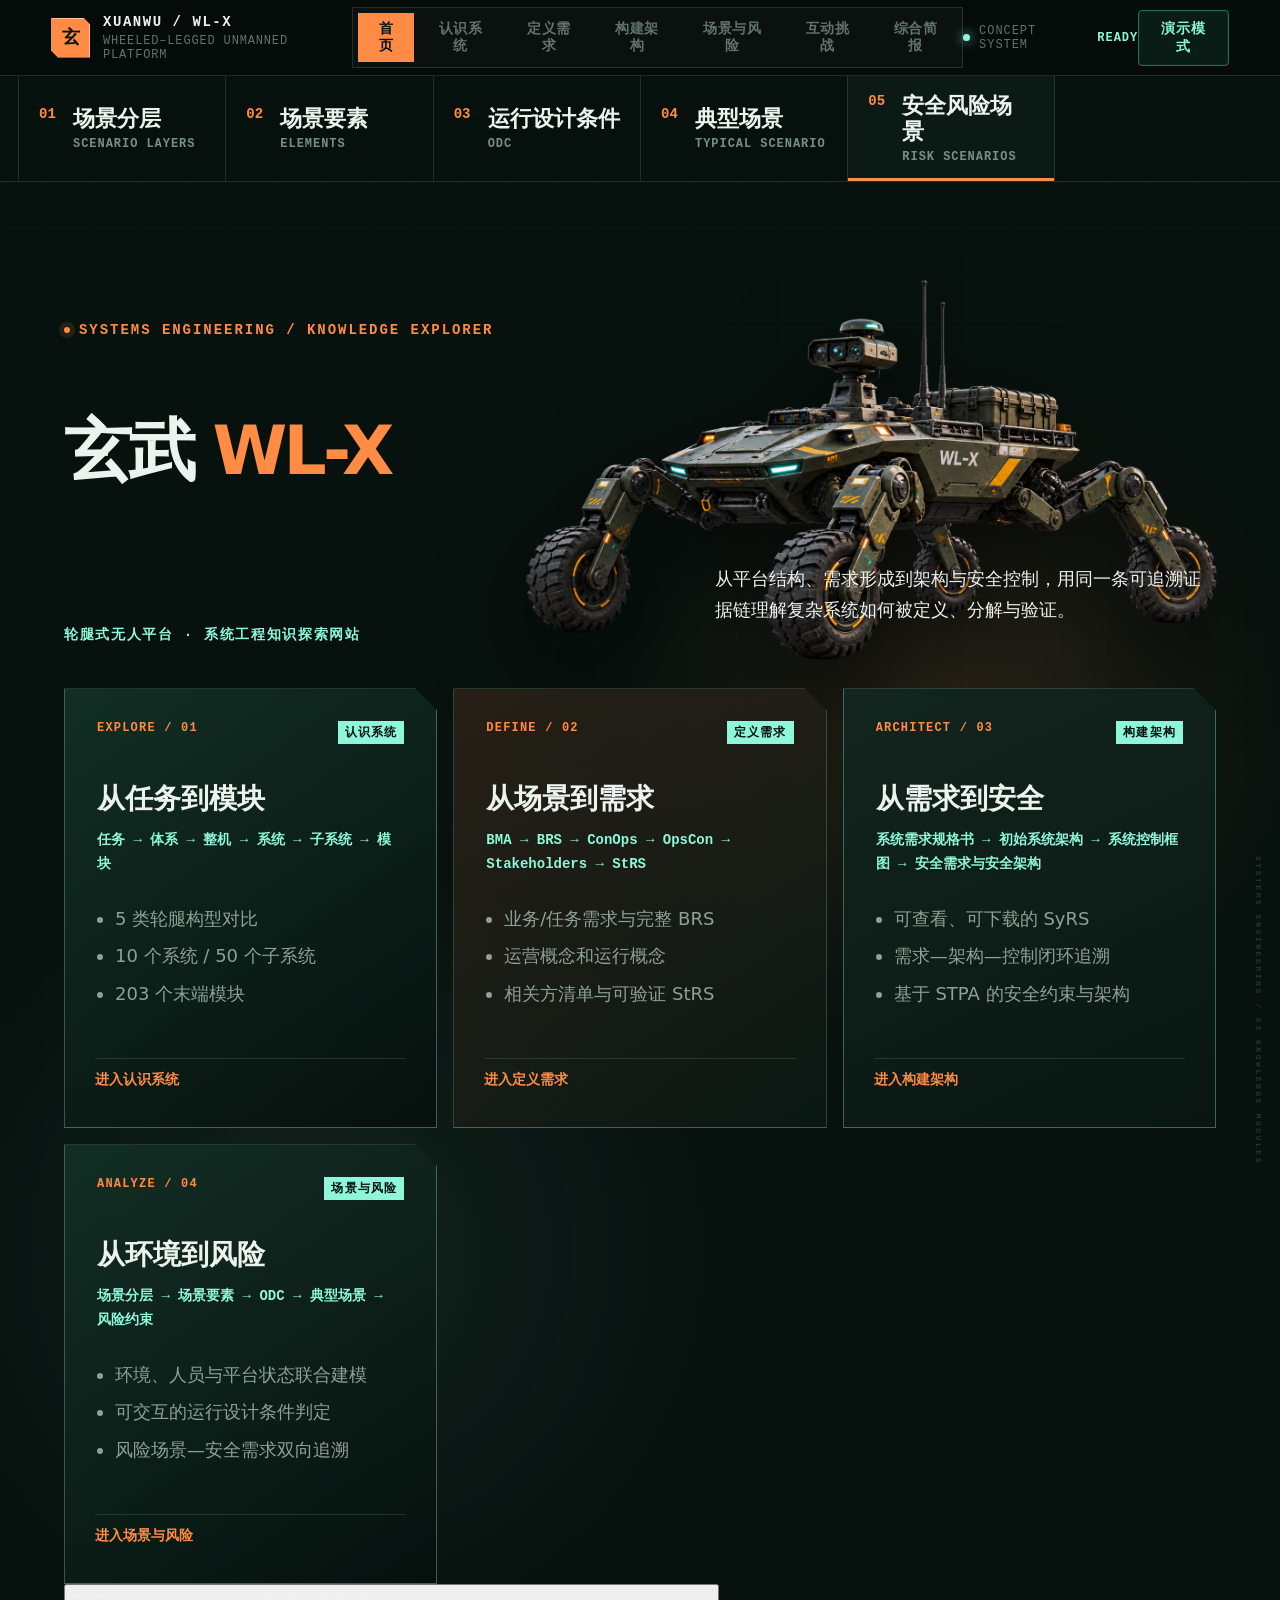
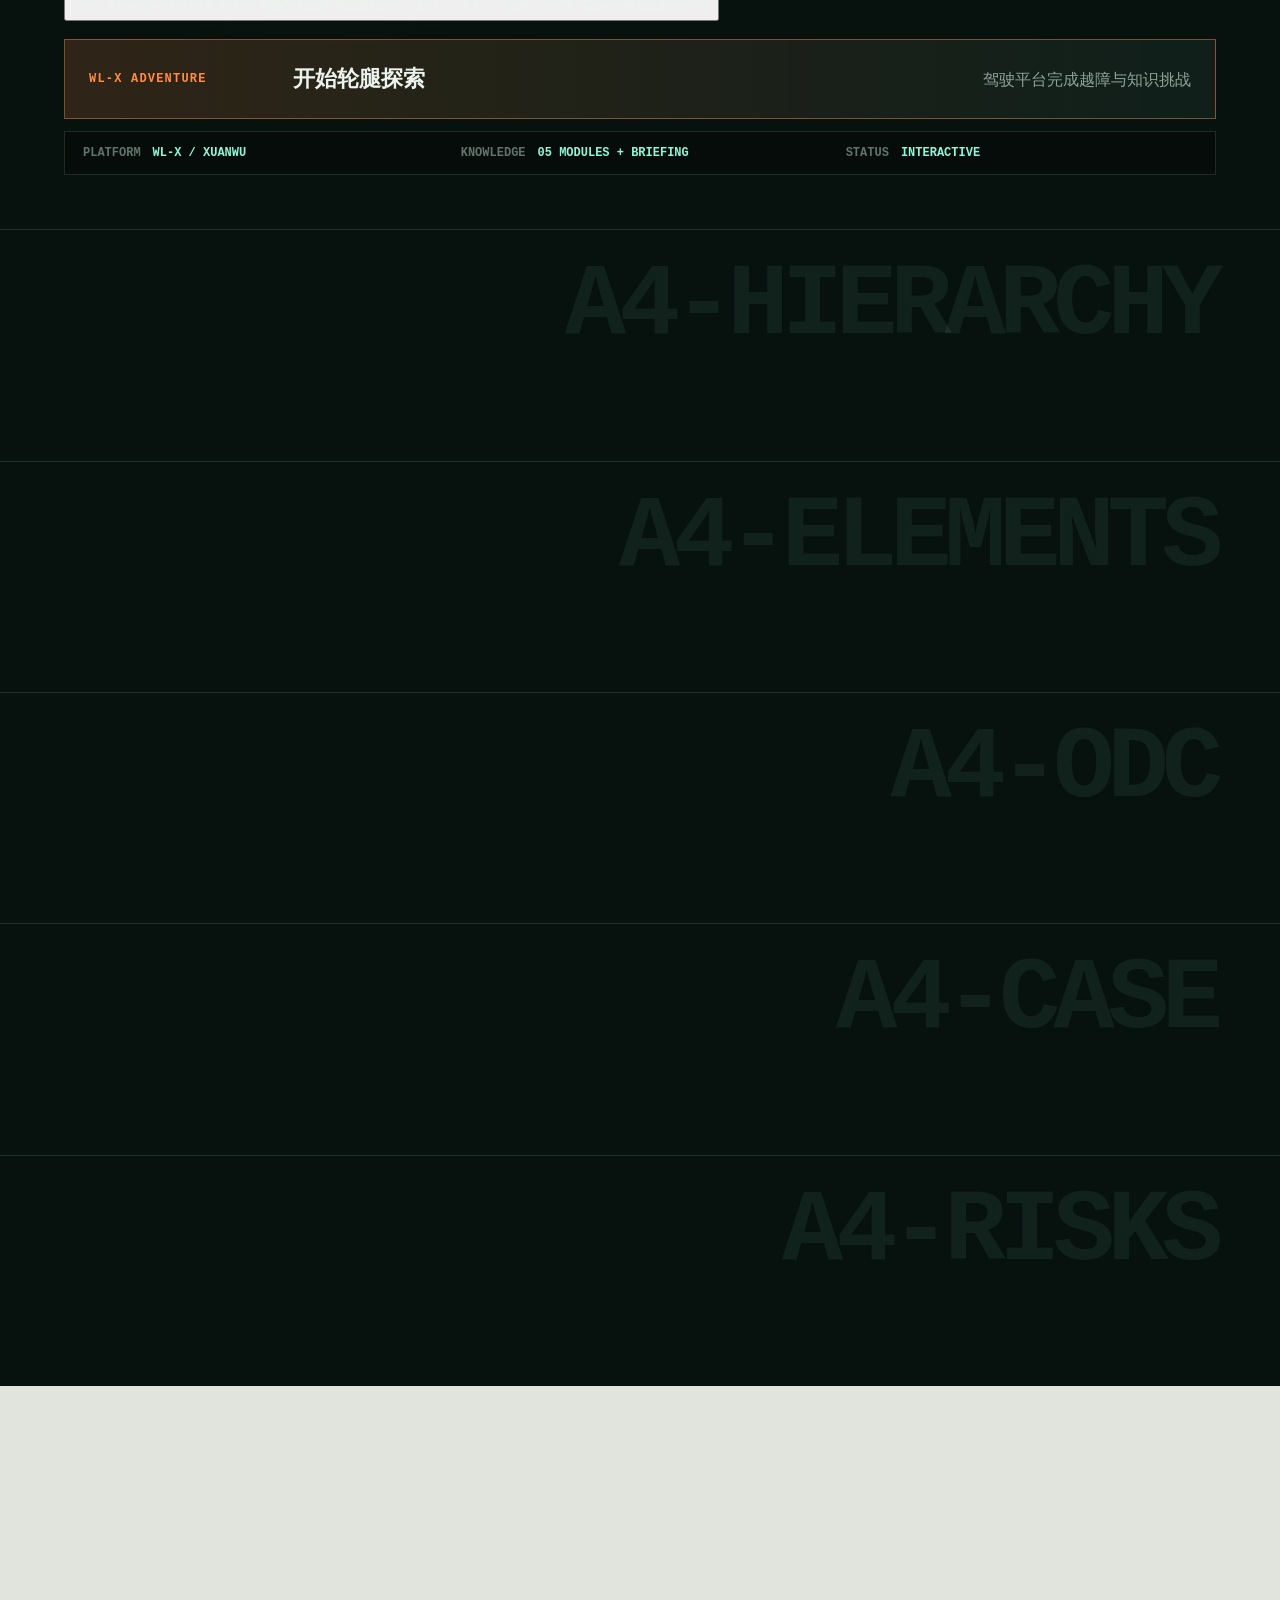
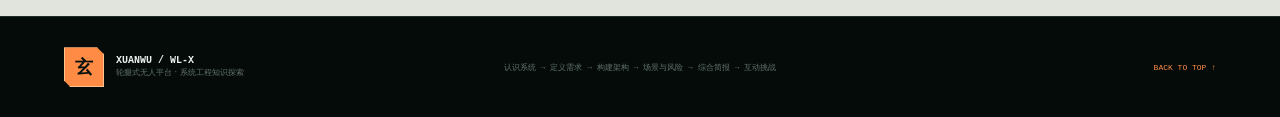
==== commit e2ae11d6: "Add files via upload" ====
--- a/index.html
+++ b/index.html
@@ -3,15 +3,24 @@
 <head>
   <meta charset="utf-8">
   <meta name="viewport" content="width=device-width, initial-scale=1">
-  <meta name="description" content="玄武 WL-X 轮腿式无人平台系统工程知识探索网站：认识系统、定义需求、构建架构与互动挑战。">
+  <meta name="description" content="玄武 WL-X 轮腿式无人平台系统工程知识网站：认识系统、定义需求、构建架构、场景与风险分析。">
   <meta name="theme-color" content="#07110e">
   <title>玄武 WL-X｜轮腿式无人作战平台</title>
   <link rel="icon" href="assets/favicon.svg" type="image/svg+xml">
   <link rel="stylesheet" href="styles.css">
   <link rel="stylesheet" href="v3.css">
+  <link rel="stylesheet" href="v4-scenario.css">
+  <link rel="stylesheet" href="briefing.css">
+  <link rel="stylesheet" href="briefing-enhanced.css">
+  <link rel="stylesheet" href="briefing-rebuild.css?v=20261127-4">
   <script src="data/requirements.js" defer></script>
+  <script src="data/scenarios.js" defer></script>
+  <script src="data/odc.js" defer></script>
+  <script src="data/risks.js" defer></script>
   <script src="script.js" defer></script>
   <script src="v3.js" defer></script>
+  <script src="v4-scenario.js" defer></script>
+  <script src="briefing-rebuild.js?v=20261127-4" defer></script>
 </head>
 <body data-view="hub">
   <a class="skip-link" href="#main">跳到正文</a>
@@ -26,7 +35,9 @@
       <button type="button" data-view-target="module1">认识系统</button>
       <button type="button" data-view-target="module2">定义需求</button>
       <button type="button" data-view-target="module3">构建架构</button>
+      <button type="button" data-view-target="module4">场景与风险</button>
       <button type="button" data-view-target="game">互动挑战</button>
+      <button type="button" data-view-target="briefing">综合简报</button>
     </nav>
     <div class="top-status"><i></i><span>CONCEPT SYSTEM</span><b>READY</b></div>
     <button class="command-button" id="presentationButton" type="button" aria-pressed="false"><span>演示模式</span></button>
@@ -55,6 +66,14 @@
     <a href="#a3-architecture" data-step="a3-architecture"><span>02</span><b>初始系统架构</b><small>ARCHITECTURE</small></a>
     <a href="#a3-control" data-step="a3-control"><span>03</span><b>系统控制框图</b><small>CONTROL LOOP</small></a>
     <a href="#a3-safety" data-step="a3-safety"><span>04</span><b>安全需求与架构</b><small>SAFETY / STPA</small></a>
+  </nav>
+
+  <nav class="process-rail module-four" aria-label="场景与风险分析流程">
+    <a href="#a4-hierarchy" data-step="a4-hierarchy"><span>01</span><b>场景分层</b><small>SCENARIO LAYERS</small></a>
+    <a href="#a4-elements" data-step="a4-elements"><span>02</span><b>场景要素</b><small>ELEMENTS</small></a>
+    <a href="#a4-odc" data-step="a4-odc"><span>03</span><b>运行设计条件</b><small>ODC</small></a>
+    <a href="#a4-case" data-step="a4-case"><span>04</span><b>典型场景</b><small>TYPICAL SCENARIO</small></a>
+    <a href="#a4-risks" data-step="a4-risks"><span>05</span><b>安全风险场景</b><small>RISK SCENARIOS</small></a>
   </nav>
 
   <main id="main">
@@ -89,9 +108,21 @@
           <ul><li>可查看、可下载的 SyRS</li><li>需求—架构—控制闭环追溯</li><li>基于 STPA 的安全约束与架构</li></ul>
           <button type="button">进入构建架构</button>
         </article>
-      </div>
+        <article class="assignment-card a4" data-open-view="module4" tabindex="0" role="button">
+          <div class="assignment-card-top"><span>ANALYZE / 04</span><b>场景与风险</b></div>
+          <h2>从环境到风险</h2>
+          <p>场景分层 → 场景要素 → ODC → 典型场景 → 风险约束</p>
+          <ul><li>环境、人员与平台状态联合建模</li><li>可交互的运行设计条件判定</li><li>风险场景—安全需求双向追溯</li></ul>
+          <button type="button">进入场景与风险</button>
+        </article>
+      </div>
+      <button class="briefing-entry" type="button" data-open-view="briefing">
+        <span class="briefing-entry-index">TACTICAL BRIEF / 05</span>
+        <span class="briefing-entry-copy"><b>战术任务简报</b><small>任务 · 需求 · 架构 · 场景 · 安全</small></span>
+        <span class="briefing-entry-action">进入简报系统 →</span>
+      </button>
       <button class="game-entry" type="button" data-view-target="game"><span>WL-X ADVENTURE</span><b>开始轮腿探索</b><small>驾驶平台完成越障与知识挑战</small></button>
-      <div class="hub-status"><span>PLATFORM</span><b>WL-X / XUANWU</b><span>KNOWLEDGE</span><b>03 MODULES</b><span>STATUS</span><b>INTERACTIVE</b></div>
+      <div class="hub-status"><span>PLATFORM</span><b>WL-X / XUANWU</b><span>KNOWLEDGE</span><b>05 MODULES + BRIEFING</b><span>STATUS</span><b>INTERACTIVE</b></div>
     </section>
 
     <section class="hero module-one" id="module1-top">
@@ -500,9 +531,9 @@
 
     <section class="references module-two a2-references" id="a2-references">
       <div class="chapter-shell">
-        <header class="references-head reveal"><div><p class="overline">DEFINE / REFERENCES</p><h2>参考文献</h2></div><p>本模块以用户提供教材第4章为框架，BRS 与 StRS 目录分别对照表4-1和表4-5；其他标准和手册用于补充术语与过程解释。</p></header>
+        <header class="references-head reveal"><div><p class="overline">DEFINE / REFERENCES</p><h2>参考文献</h2></div><p>需求链路以概念定义方法为框架，BRS 与 StRS 目录分别参照表4-1和表4-5；其他标准和手册用于补充术语与过程解释。</p></header>
         <ol class="reference-list reveal">
-          <li id="a2-ref-a1"><span>[A1]</span><p>郭宝柱.《系统工程——基于国际标准过程的研究与实践》第4章“概念定义”. 用户提供参考资料，重点参照表4-1 BRS 范例轮廓、表4-5 StRS 范例轮廓及 ConOps/OpsCon 论述。</p><b>本地参考资料</b></li>
+          <li id="a2-ref-a1"><span>[A1]</span><p>郭宝柱.《系统工程——基于国际标准过程的研究与实践》第4章“概念定义”. 重点参照表4-1 BRS 范例轮廓、表4-5 StRS 范例轮廓及 ConOps/OpsCon 论述。</p><b>研究专著</b></li>
           <li><span>[A2]</span><p>ISO/IEC/IEEE. <i>29148:2018 Systems and software engineering — Life cycle processes — Requirements engineering</i>.</p><a href="https://www.iso.org/standard/72089.html" target="_blank" rel="noreferrer">ISO ↗</a></li>
           <li><span>[A3]</span><p>ISO/IEC/IEEE. <i>15288:2023 Systems and software engineering — System life cycle processes</i>.</p><a href="https://www.iso.org/standard/81702.html" target="_blank" rel="noreferrer">ISO ↗</a></li>
           <li><span>[A4]</span><p>NASA. <i>NASA Systems Engineering Handbook</i>, Rev. 2, SP-2016-6105.</p><a href="https://www.nasa.gov/wp-content/uploads/2018/09/nasa_systems_engineering_handbook_0.pdf" target="_blank" rel="noreferrer">PDF ↗</a></li>
@@ -598,8 +629,18 @@
     </section>
 
     <section class="references module-three a3-references" id="a3-references">
-      <div class="chapter-shell"><header class="references-head reveal"><div><p class="overline">ARCHITECT / REFERENCES</p><h2>方法依据</h2></div><p>架构定义与安全分析分别依据系统生命周期过程、需求工程方法、用户提供教材第5章与 STPA Handbook。</p></header><ol class="reference-list reveal"><li><span>[B1]</span><p>ISO/IEC/IEEE 15288:2023 — System life cycle processes.</p><a href="https://www.iso.org/standard/81702.html" target="_blank" rel="noreferrer">ISO</a></li><li><span>[B2]</span><p>ISO/IEC/IEEE 29148:2018 — Requirements engineering.</p><a href="https://www.iso.org/standard/72089.html" target="_blank" rel="noreferrer">ISO</a></li><li><span>[B3]</span><p>Leveson, N.; Thomas, J. STPA Handbook, 2018.</p><a href="https://psas.scripts.mit.edu/home/get_file.php?name=STPA_handbook.pdf" target="_blank" rel="noreferrer">MIT</a></li><li><span>[B4]</span><p>郭宝柱.《系统工程——基于国际标准过程的研究与实践》第5章“系统定义”. 用户提供本地参考资料。</p><b>本地资料</b></li></ol></div>
-    </section>
+      <div class="chapter-shell"><header class="references-head reveal"><div><p class="overline">ARCHITECT / REFERENCES</p><h2>方法依据</h2></div><p>架构定义与安全分析分别依据系统生命周期过程、需求工程方法、系统定义方法与 STPA Handbook。</p></header><ol class="reference-list reveal"><li><span>[B1]</span><p>ISO/IEC/IEEE 15288:2023 — System life cycle processes.</p><a href="https://www.iso.org/standard/81702.html" target="_blank" rel="noreferrer">ISO</a></li><li><span>[B2]</span><p>ISO/IEC/IEEE 29148:2018 — Requirements engineering.</p><a href="https://www.iso.org/standard/72089.html" target="_blank" rel="noreferrer">ISO</a></li><li><span>[B3]</span><p>Leveson, N.; Thomas, J. STPA Handbook, 2018.</p><a href="https://psas.scripts.mit.edu/home/get_file.php?name=STPA_handbook.pdf" target="_blank" rel="noreferrer">MIT</a></li><li><span>[B4]</span><p>郭宝柱.《系统工程——基于国际标准过程的研究与实践》第5章“系统定义”.</p><b>研究专著</b></li></ol></div>
+    </section>
+
+    <section class="a4-hero module-four" id="module4-top" data-chapter="module4-top"></section>
+    <section class="chapter a4-section module-four" id="a4-hierarchy" data-chapter="a4-hierarchy"></section>
+    <section class="chapter a4-section module-four" id="a4-elements" data-chapter="a4-elements"></section>
+    <section class="chapter a4-section module-four" id="a4-odc" data-chapter="a4-odc"></section>
+    <section class="chapter a4-section module-four" id="a4-case" data-chapter="a4-case"></section>
+    <section class="chapter a4-section module-four" id="a4-risks" data-chapter="a4-risks"></section>
+    <section class="references module-four a4-references" id="a4-references"></section>
+
+    <section class="briefing-module" id="briefing-top" aria-label="轮腿式无人作战平台战术任务简报"></section>
 
     <section class="game-module" id="game-top">
       <div class="game-intro"><div><p class="overline">WL-X ADVENTURE / 四域验证任务</p><h2>驾驶 WL-X，<br>完成四域验证。</h2><p>依次验证轮腿机动、需求判定、架构控制与安全约束。每个知识终端对应网站中的一条工程结论，全部通过后护送平台返回基地。</p></div><div class="game-level-list"><span>01 轮腿机动域</span><span>02 需求判定域</span><span>03 架构控制域</span><span>04 安全约束域</span></div></div>
@@ -619,7 +660,7 @@
 
   <footer>
     <div class="footer-brand"><span class="brand-emblem">玄</span><p><b>XUANWU / WL-X</b><small>轮腿式无人平台 · 系统工程知识探索</small></p></div>
-    <p>认识系统 → 定义需求 → 构建架构 → 互动挑战</p>
+    <p>认识系统 → 定义需求 → 构建架构 → 场景与风险 → 综合简报 → 互动挑战</p>
     <a href="#top">BACK TO TOP ↑</a>
   </footer>
   <section class="presentation-shell" id="presentationShell" aria-hidden="true" aria-label="演示模式">
